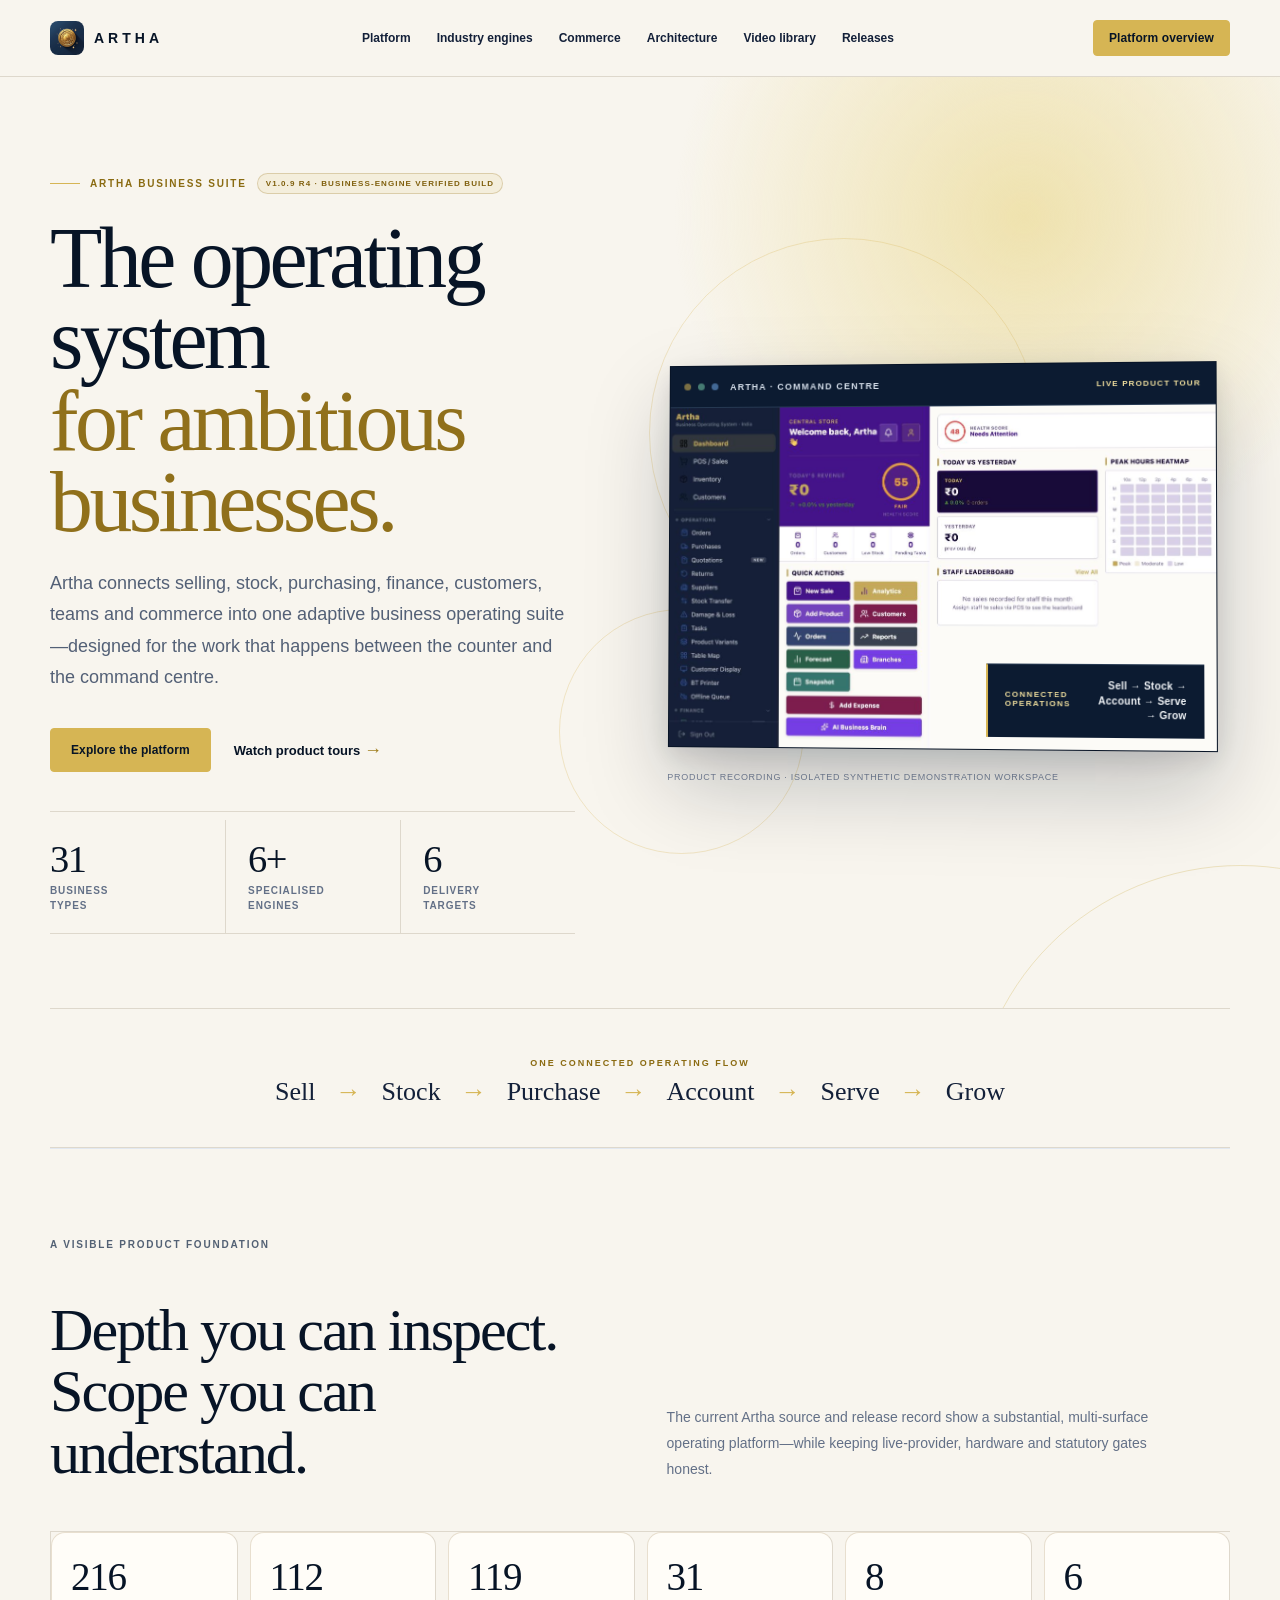
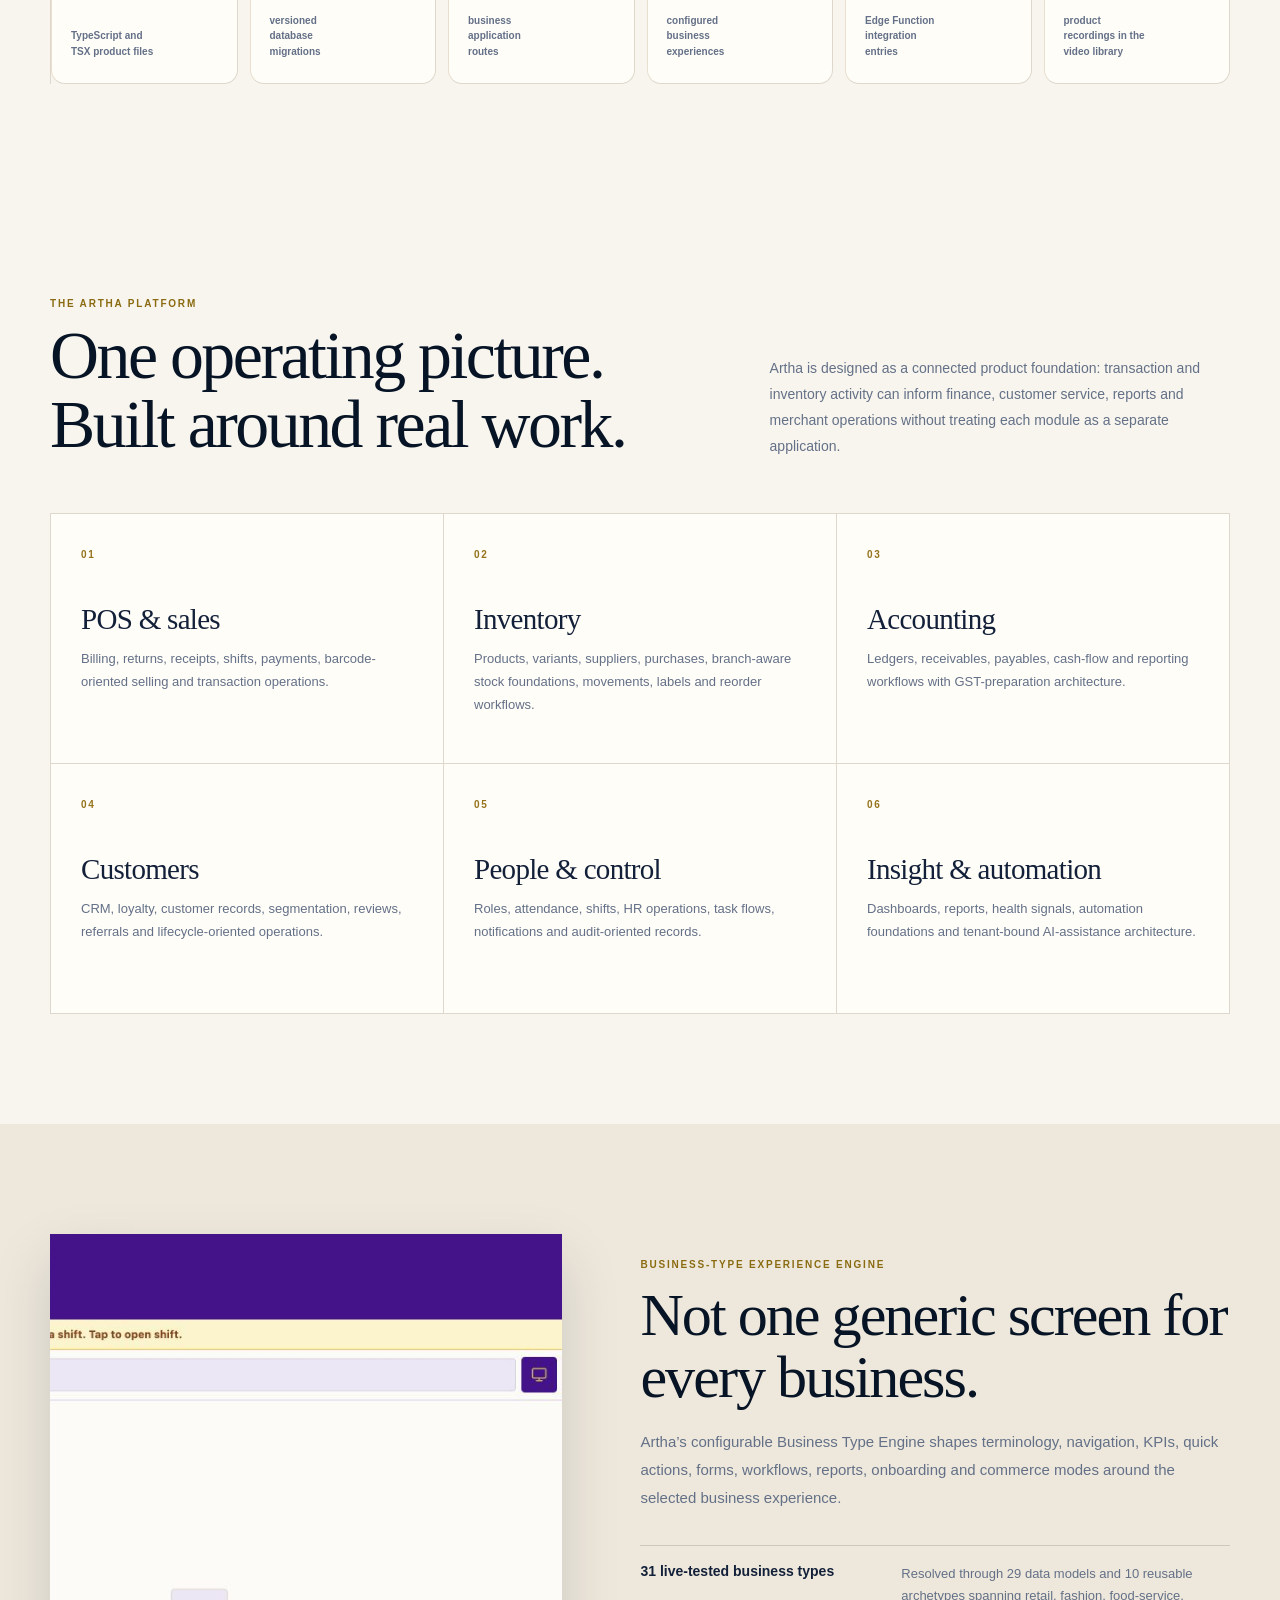
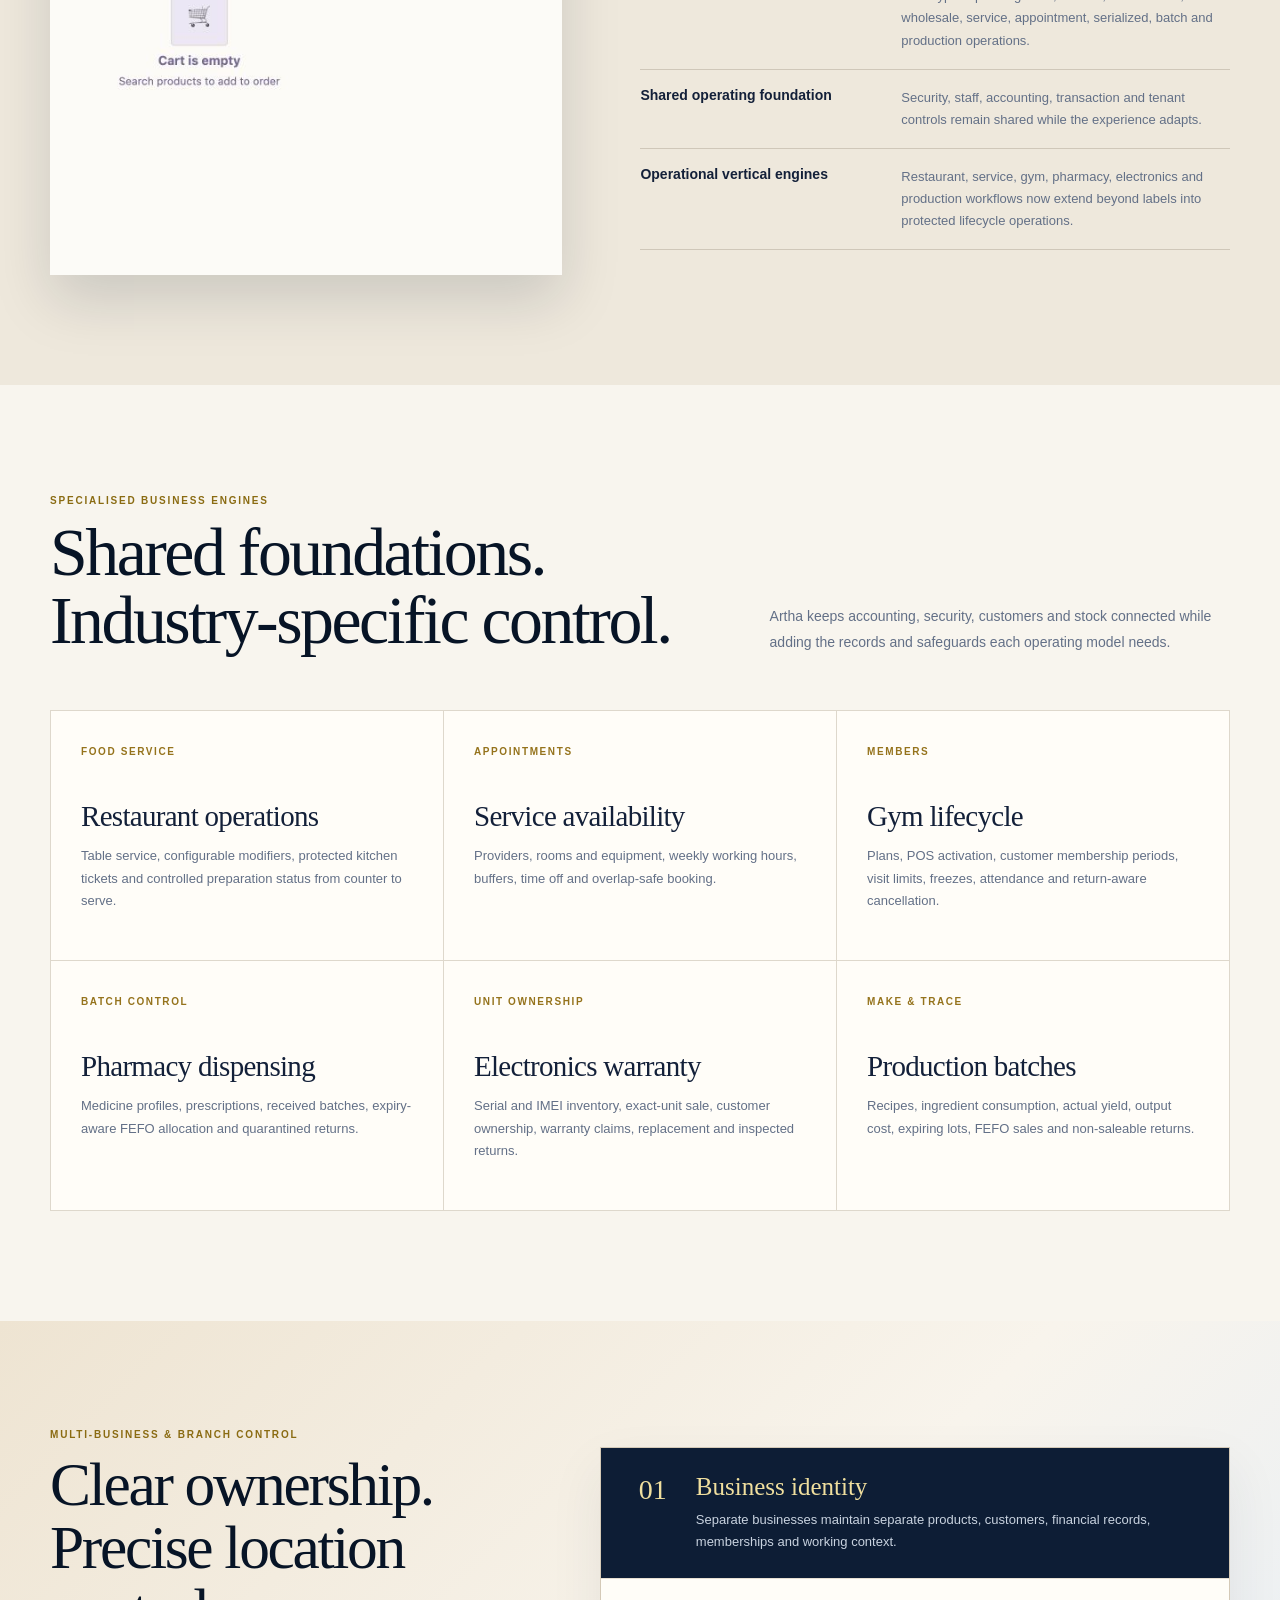
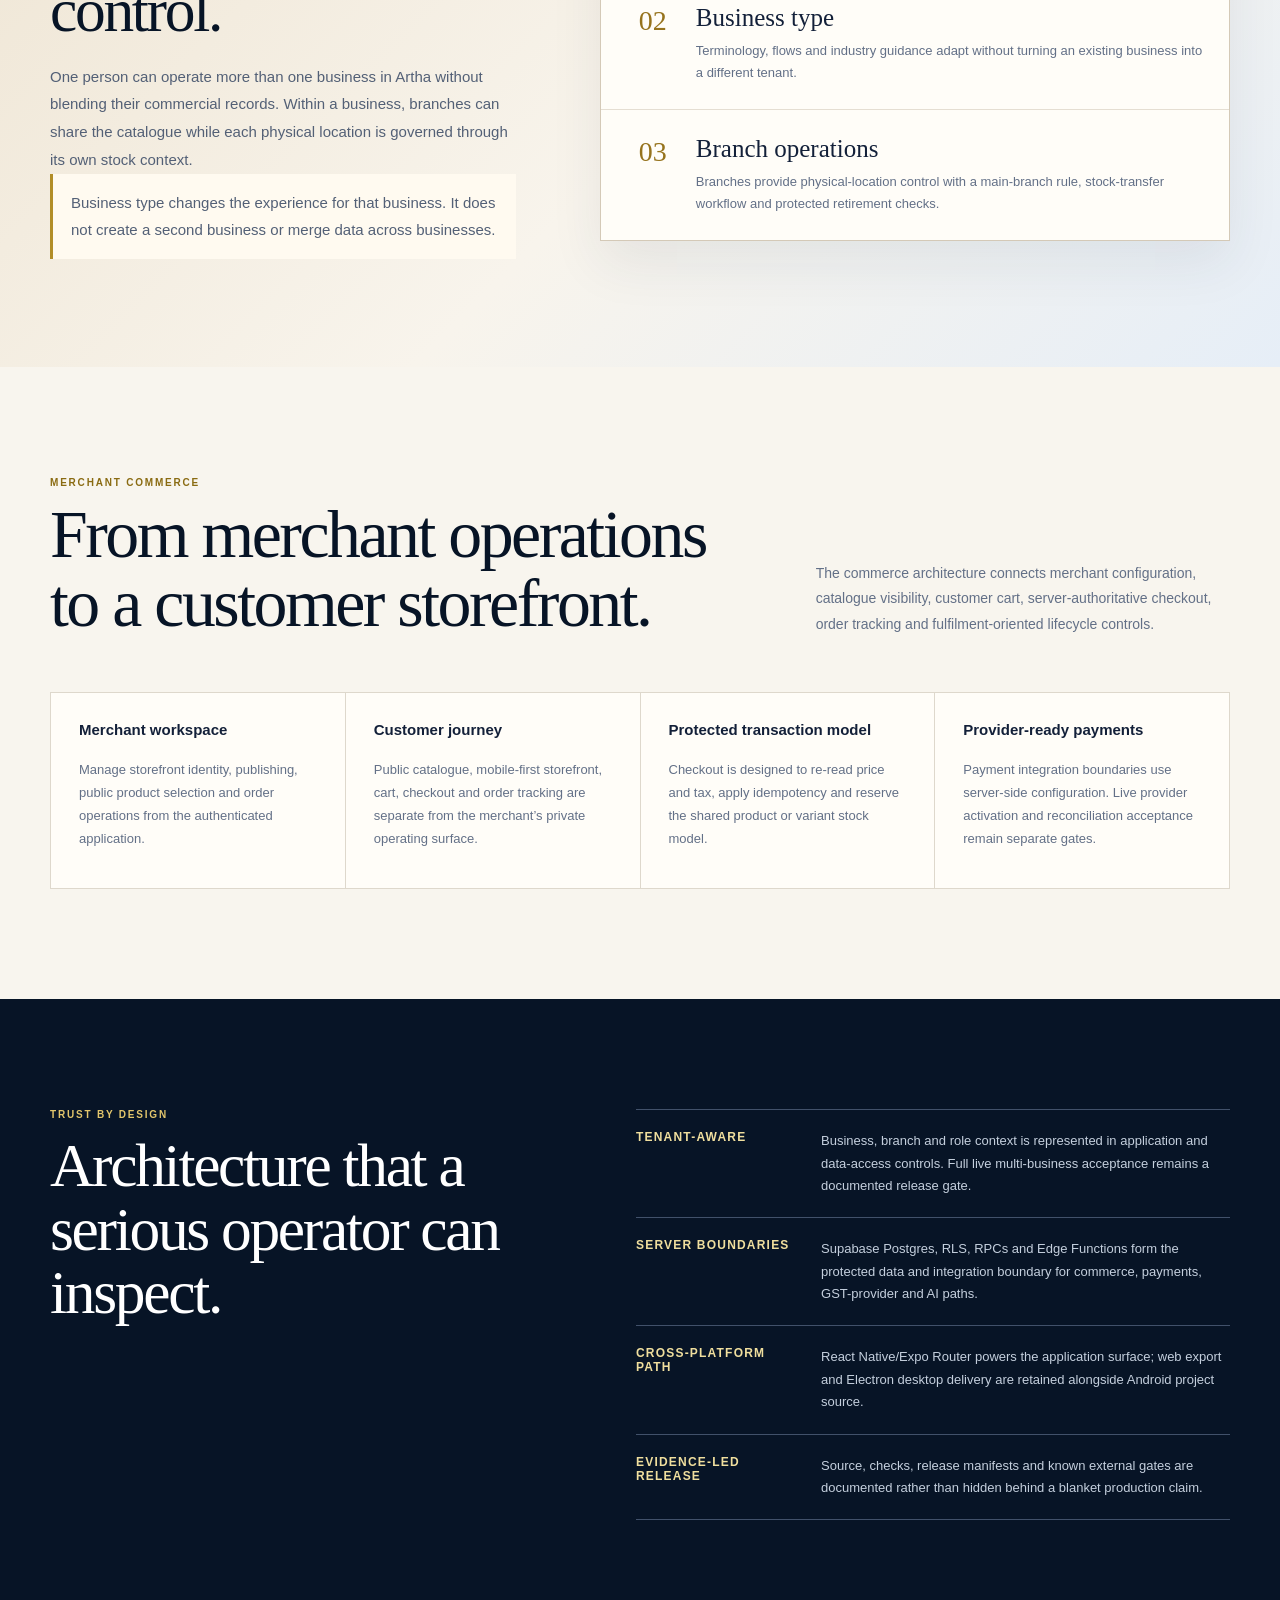
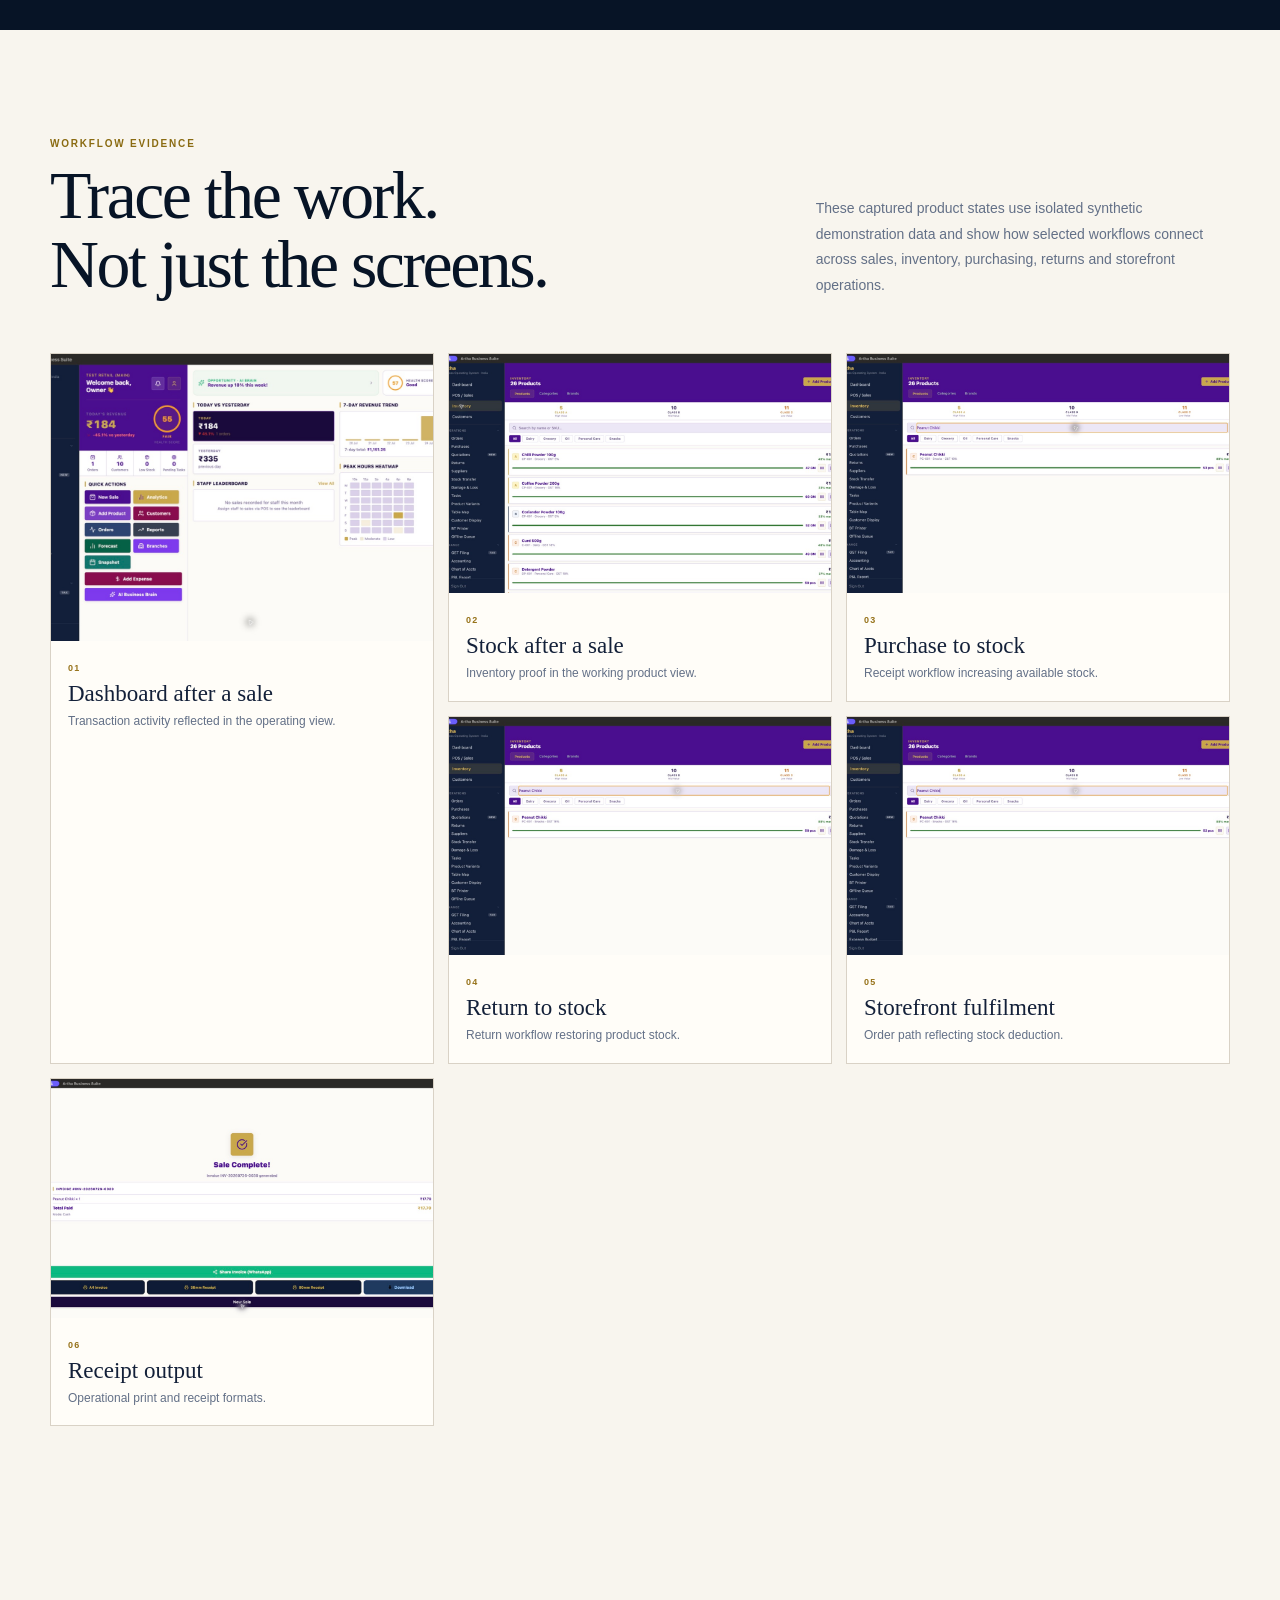
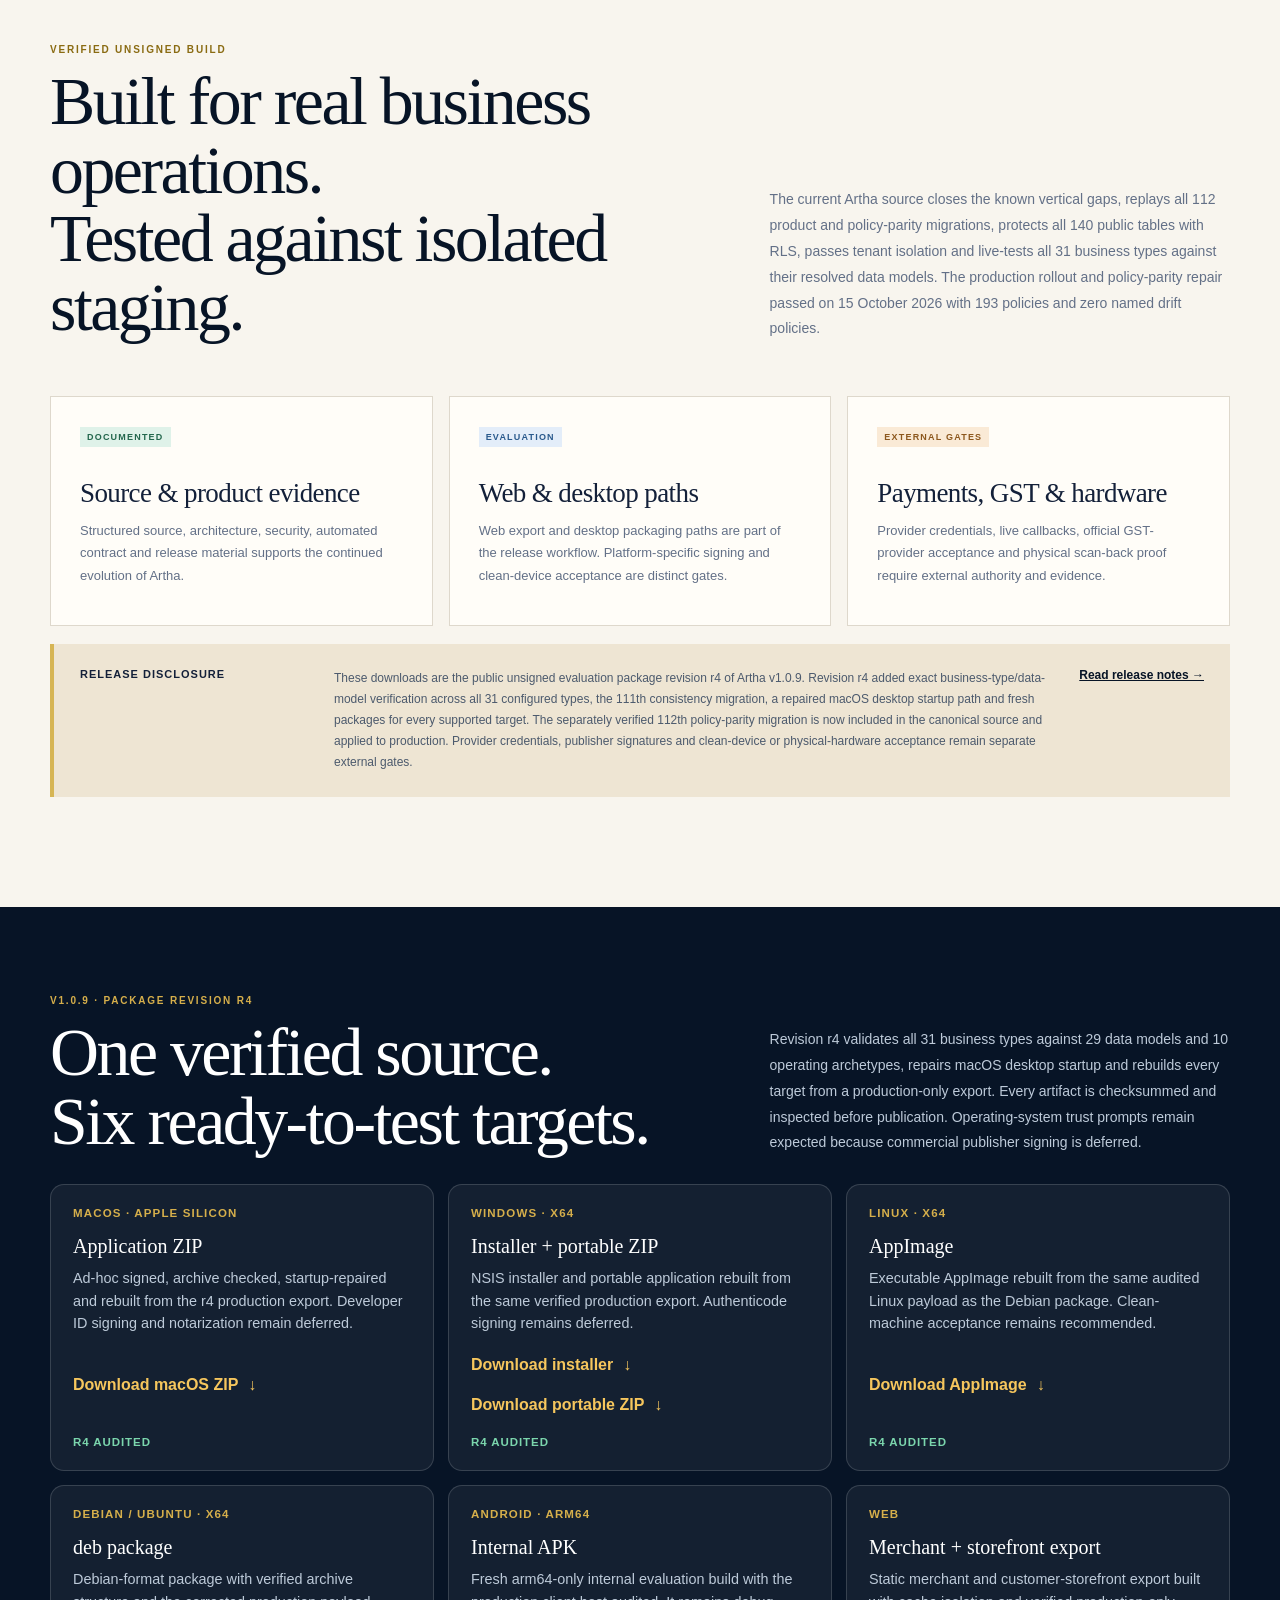
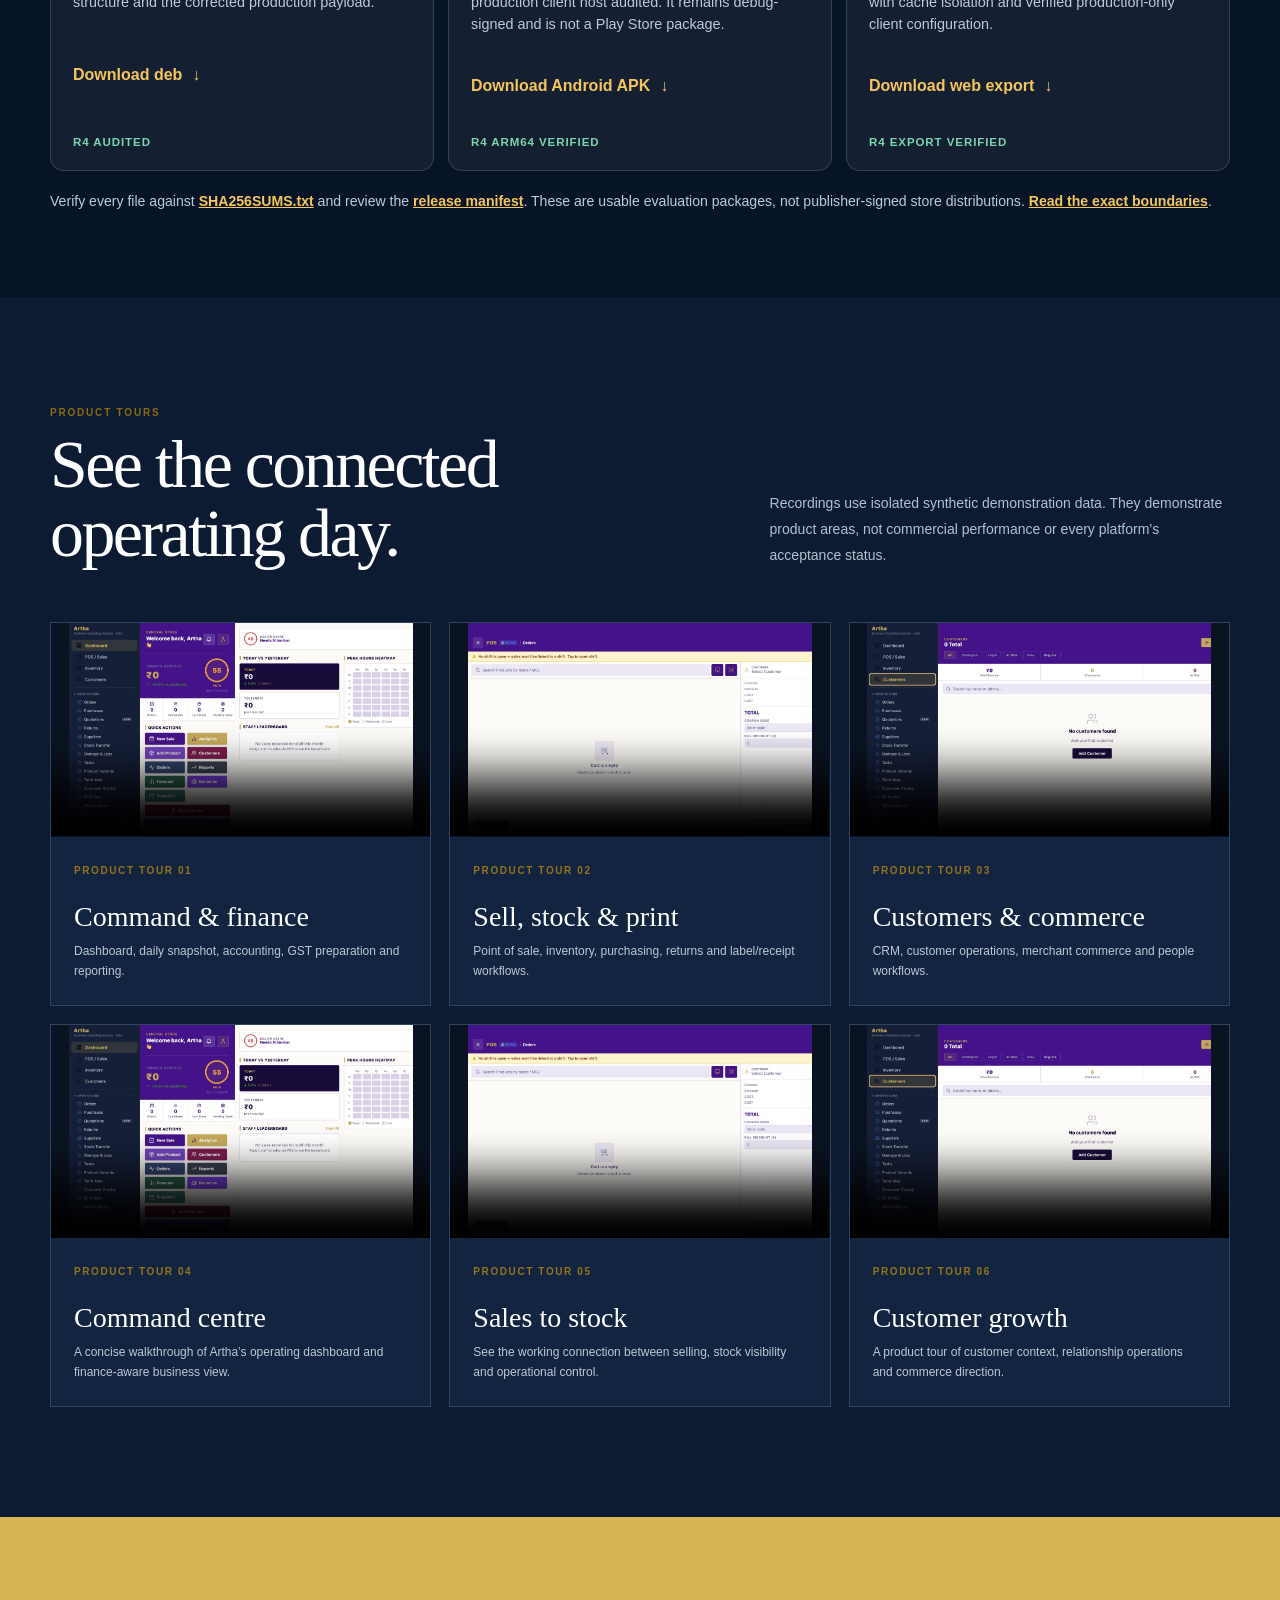
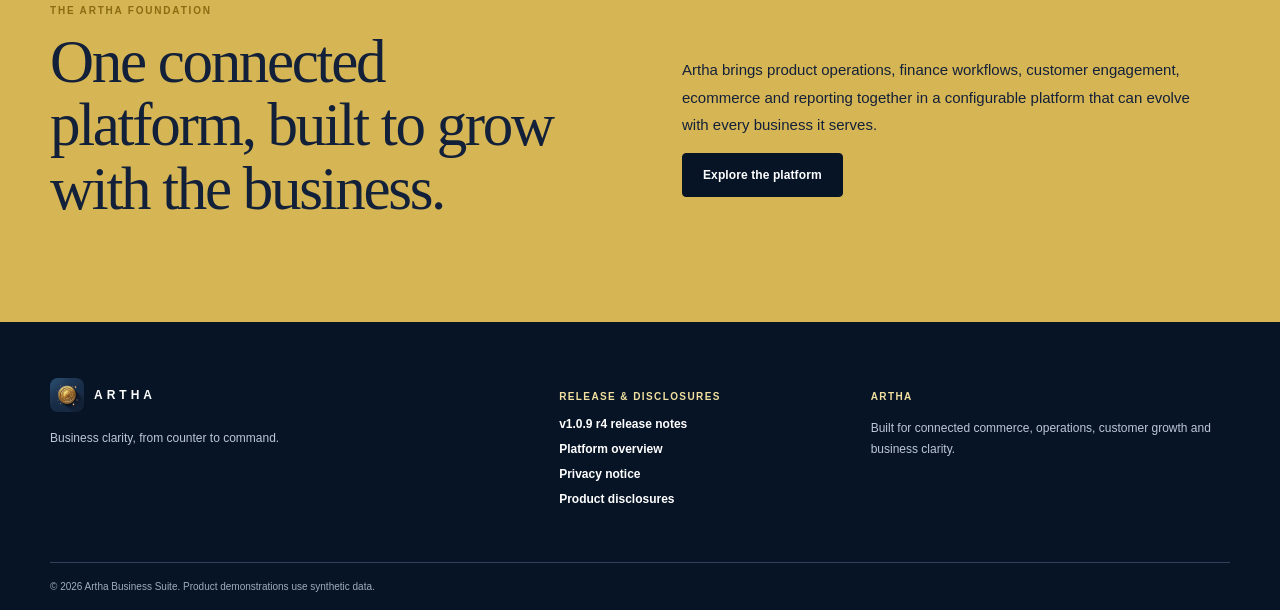
==== index.html @ af760c0e "Update verified migration parity wording" ====
<!doctype html>
<html lang="en">
<head>
  <meta charset="utf-8">
  <meta name="viewport" content="width=device-width,initial-scale=1">
  <meta name="description" content="Artha Business Suite is a multi-industry business operating platform for POS, inventory, finance, GST preparation, CRM, teams, commerce and storefront operations.">
  <meta name="theme-color" content="#071426">
  <meta property="og:type" content="website">
  <meta property="og:title" content="Artha Business Suite — Business clarity, from counter to command">
  <meta property="og:description" content="A connected multi-industry operating platform for sales, stock, finance, customers and commerce.">
  <meta property="og:image" content="assets/og.png">
  <title>Artha Business Suite — Business clarity, from counter to command</title>
  <link rel="icon" href="assets/artha-icon.png">
  <link rel="stylesheet" href="styles.css">
  <link rel="stylesheet" href="release.css">
</head>
<body>
  <a class="skip-link" href="#main">Skip to content</a>
  <header class="site-header">
    <div class="wrap nav">
      <a class="brand" href="#top" aria-label="Artha Business Suite home"><img src="assets/artha-icon.png" alt="">ARTHA</a>
      <nav aria-label="Primary navigation">
        <a href="#platform">Platform</a>
        <a href="#verticals">Industry engines</a>
        <a href="#commerce">Commerce</a>
        <a href="#architecture">Architecture</a>
        <a href="#demos">Video library</a>
        <a href="#releases">Releases</a>
      </nav>
      <a class="button button-small" href="platform.html">Platform overview</a>
    </div>
  </header>

  <main id="main">
    <section class="hero" id="top">
      <div class="wrap hero-grid">
        <div>
          <p class="eyebrow"><span></span>Artha Business Suite <b class="release-chip">v1.0.9 r4 · business-engine verified build</b></p>
          <h1>The operating system<br><em>for ambitious businesses.</em></h1>
          <p class="lede">Artha connects selling, stock, purchasing, finance, customers, teams and commerce into one adaptive business operating suite—designed for the work that happens between the counter and the command centre.</p>
          <div class="actions">
            <a class="button" href="#platform">Explore the platform</a>
            <a class="text-link" href="#demos">Watch product tours <span aria-hidden="true">→</span></a>
          </div>
          <div class="hero-proof" aria-label="Artha scope at a glance">
            <div><strong>31</strong><span>business types</span></div>
            <div><strong>6+</strong><span>specialised engines</span></div>
            <div><strong>6</strong><span>delivery targets</span></div>
          </div>
        </div>
        <figure class="hero-stage">
          <div class="stage-orbit orbit-one"></div><div class="stage-orbit orbit-two"></div>
          <div class="stage-window">
            <div class="stage-bar"><span></span><span></span><span></span><b>ARTHA · COMMAND CENTRE</b><i>LIVE PRODUCT TOUR</i></div>
            <video muted autoplay loop playsinline preload="metadata" poster="assets/media/dashboard.png" aria-label="Artha command centre product tour using synthetic demonstration data"><source src="assets/media/artha-command-centre.mp4" type="video/mp4"></video>
            <div class="stage-annotation"><span>CONNECTED OPERATIONS</span><strong>Sell → Stock → Account → Serve → Grow</strong></div>
          </div>
          <figcaption>Product recording · isolated synthetic demonstration workspace</figcaption>
        </figure>
      </div>
    </section>

    <section class="operating-flow wrap" aria-label="Connected operating flow">
      <p>ONE CONNECTED OPERATING FLOW</p>
      <div><span>Sell</span><b>→</b><span>Stock</span><b>→</b><span>Purchase</span><b>→</b><span>Account</span><b>→</b><span>Serve</span><b>→</b><span>Grow</span></div>
    </section>

    <section class="proof-section wrap" aria-label="Artha product evidence">
      <div class="proof-heading"><p class="kicker">A visible product foundation</p><h2>Depth you can inspect.<br>Scope you can understand.</h2><p>The current Artha source and release record show a substantial, multi-surface operating platform—while keeping live-provider, hardware and statutory gates honest.</p></div>
      <div class="proof-grid proof-grid-six">
        <article><strong>216</strong><span>TypeScript and TSX product files</span></article>
        <article><strong>112</strong><span>versioned database migrations</span></article>
        <article><strong>119</strong><span>business application routes</span></article>
        <article><strong>31</strong><span>configured business experiences</span></article>
        <article><strong>8</strong><span>Edge Function integration entries</span></article>
        <article><strong>6</strong><span>product recordings in the video library</span></article>
      </div>
    </section>

    <section class="section wrap" id="platform">
      <div class="section-heading">
        <div><p class="kicker">The Artha platform</p><h2>One operating picture.<br>Built around real work.</h2></div>
        <p>Artha is designed as a connected product foundation: transaction and inventory activity can inform finance, customer service, reports and merchant operations without treating each module as a separate application.</p>
      </div>
      <div class="capability-grid">
        <article><span>01</span><h3>POS &amp; sales</h3><p>Billing, returns, receipts, shifts, payments, barcode-oriented selling and transaction operations.</p></article>
        <article><span>02</span><h3>Inventory</h3><p>Products, variants, suppliers, purchases, branch-aware stock foundations, movements, labels and reorder workflows.</p></article>
        <article><span>03</span><h3>Accounting</h3><p>Ledgers, receivables, payables, cash-flow and reporting workflows with GST-preparation architecture.</p></article>
        <article><span>04</span><h3>Customers</h3><p>CRM, loyalty, customer records, segmentation, reviews, referrals and lifecycle-oriented operations.</p></article>
        <article><span>05</span><h3>People &amp; control</h3><p>Roles, attendance, shifts, HR operations, task flows, notifications and audit-oriented records.</p></article>
        <article><span>06</span><h3>Insight &amp; automation</h3><p>Dashboards, reports, health signals, automation foundations and tenant-bound AI-assistance architecture.</p></article>
      </div>
    </section>

    <section class="split-section" id="experiences">
      <div class="wrap split-grid">
        <div class="feature-image"><img src="assets/media/pos.png" alt="Artha point of sale interface with synthetic data"></div>
        <div class="feature-copy">
          <p class="kicker">Business-type experience engine</p>
          <h2>Not one generic screen for every business.</h2>
          <p>Artha’s configurable Business Type Engine shapes terminology, navigation, KPIs, quick actions, forms, workflows, reports, onboarding and commerce modes around the selected business experience.</p>
          <ul class="check-list">
            <li><strong>31 live-tested business types</strong><span>Resolved through 29 data models and 10 reusable archetypes spanning retail, fashion, food-service, wholesale, service, appointment, serialized, batch and production operations.</span></li>
            <li><strong>Shared operating foundation</strong><span>Security, staff, accounting, transaction and tenant controls remain shared while the experience adapts.</span></li>
            <li><strong>Operational vertical engines</strong><span>Restaurant, service, gym, pharmacy, electronics and production workflows now extend beyond labels into protected lifecycle operations.</span></li>
          </ul>
        </div>
      </div>
    </section>

    <section class="section wrap" id="verticals">
      <div class="section-heading">
        <div><p class="kicker">Specialised business engines</p><h2>Shared foundations.<br>Industry-specific control.</h2></div>
        <p>Artha keeps accounting, security, customers and stock connected while adding the records and safeguards each operating model needs.</p>
      </div>
      <div class="capability-grid">
        <article><span>FOOD SERVICE</span><h3>Restaurant operations</h3><p>Table service, configurable modifiers, protected kitchen tickets and controlled preparation status from counter to serve.</p></article>
        <article><span>APPOINTMENTS</span><h3>Service availability</h3><p>Providers, rooms and equipment, weekly working hours, buffers, time off and overlap-safe booking.</p></article>
        <article><span>MEMBERS</span><h3>Gym lifecycle</h3><p>Plans, POS activation, customer membership periods, visit limits, freezes, attendance and return-aware cancellation.</p></article>
        <article><span>BATCH CONTROL</span><h3>Pharmacy dispensing</h3><p>Medicine profiles, prescriptions, received batches, expiry-aware FEFO allocation and quarantined returns.</p></article>
        <article><span>UNIT OWNERSHIP</span><h3>Electronics warranty</h3><p>Serial and IMEI inventory, exact-unit sale, customer ownership, warranty claims, replacement and inspected returns.</p></article>
        <article><span>MAKE &amp; TRACE</span><h3>Production batches</h3><p>Recipes, ingredient consumption, actual yield, output cost, expiring lots, FEFO sales and non-saleable returns.</p></article>
      </div>
    </section>

    <section class="business-model-section" id="operating-model">
      <div class="wrap business-model-grid">
        <div class="business-model-copy">
          <p class="kicker">Multi-business &amp; branch control</p>
          <h2>Clear ownership.<br>Precise location control.</h2>
          <p>One person can operate more than one business in Artha without blending their commercial records. Within a business, branches can share the catalogue while each physical location is governed through its own stock context.</p>
          <p class="model-note">Business type changes the experience for that business. It does not create a second business or merge data across businesses.</p>
        </div>
        <div class="tenancy-panel" aria-label="Business and branch operating model">
          <article class="model-anchor"><span>01</span><div><b>Business identity</b><p>Separate businesses maintain separate products, customers, financial records, memberships and working context.</p></div></article>
          <article><span>02</span><div><b>Business type</b><p>Terminology, flows and industry guidance adapt without turning an existing business into a different tenant.</p></div></article>
          <article><span>03</span><div><b>Branch operations</b><p>Branches provide physical-location control with a main-branch rule, stock-transfer workflow and protected retirement checks.</p></div></article>
        </div>
      </div>
    </section>

    <section class="section wrap" id="commerce">
      <div class="section-heading narrow">
        <div><p class="kicker">Merchant commerce</p><h2>From merchant operations<br>to a customer storefront.</h2></div>
        <p>The commerce architecture connects merchant configuration, catalogue visibility, customer cart, server-authoritative checkout, order tracking and fulfilment-oriented lifecycle controls.</p>
      </div>
      <div class="commerce-grid">
        <article><b>Merchant workspace</b><p>Manage storefront identity, publishing, public product selection and order operations from the authenticated application.</p></article>
        <article><b>Customer journey</b><p>Public catalogue, mobile-first storefront, cart, checkout and order tracking are separate from the merchant’s private operating surface.</p></article>
        <article><b>Protected transaction model</b><p>Checkout is designed to re-read price and tax, apply idempotency and reserve the shared product or variant stock model.</p></article>
        <article><b>Provider-ready payments</b><p>Payment integration boundaries use server-side configuration. Live provider activation and reconciliation acceptance remain separate gates.</p></article>
      </div>
    </section>

    <section class="dark-section" id="architecture">
      <div class="wrap architecture-grid">
        <div><p class="kicker">Trust by design</p><h2>Architecture that a serious operator can inspect.</h2></div>
        <div class="architecture-list">
          <article><span>Tenant-aware</span><p>Business, branch and role context is represented in application and data-access controls. Full live multi-business acceptance remains a documented release gate.</p></article>
          <article><span>Server boundaries</span><p>Supabase Postgres, RLS, RPCs and Edge Functions form the protected data and integration boundary for commerce, payments, GST-provider and AI paths.</p></article>
          <article><span>Cross-platform path</span><p>React Native/Expo Router powers the application surface; web export and Electron desktop delivery are retained alongside Android project source.</p></article>
          <article><span>Evidence-led release</span><p>Source, checks, release manifests and known external gates are documented rather than hidden behind a blanket production claim.</p></article>
        </div>
      </div>
    </section>

    <section class="evidence-workbench wrap">
      <div class="section-heading narrow">
        <div><p class="kicker">Workflow evidence</p><h2>Trace the work.<br>Not just the screens.</h2></div>
        <p>These captured product states use isolated synthetic demonstration data and show how selected workflows connect across sales, inventory, purchasing, returns and storefront operations.</p>
      </div>
      <div class="evidence-wall">
        <figure class="evidence-feature"><img src="assets/evidence/dashboard-after-real-sale.png" alt="Artha dashboard state after a synthetic sale"><figcaption><span>01</span><b>Dashboard after a sale</b><p>Transaction activity reflected in the operating view.</p></figcaption></figure>
        <figure><img src="assets/evidence/inventory-after-real-sale.png" alt="Artha inventory state after a synthetic sale"><figcaption><span>02</span><b>Stock after a sale</b><p>Inventory proof in the working product view.</p></figcaption></figure>
        <figure><img src="assets/evidence/purchase-stock-increased.png" alt="Artha product stock after a synthetic purchase"><figcaption><span>03</span><b>Purchase to stock</b><p>Receipt workflow increasing available stock.</p></figcaption></figure>
        <figure><img src="assets/evidence/return-stock-restored.png" alt="Artha inventory state after a synthetic return"><figcaption><span>04</span><b>Return to stock</b><p>Return workflow restoring product stock.</p></figcaption></figure>
        <figure><img src="assets/evidence/storefront-order-stock-deducted.png" alt="Artha storefront order stock deduction evidence"><figcaption><span>05</span><b>Storefront fulfilment</b><p>Order path reflecting stock deduction.</p></figcaption></figure>
        <figure><img src="assets/evidence/receipt-formats-real-sale.png" alt="Artha receipt format examples generated from a synthetic sale"><figcaption><span>06</span><b>Receipt output</b><p>Operational print and receipt formats.</p></figcaption></figure>
      </div>
    </section>

    <section class="section wrap" id="evidence">
      <div class="section-heading">
        <div><p class="kicker">Verified unsigned build</p><h2>Built for real business operations.<br>Tested against isolated staging.</h2></div>
        <p>The current Artha source closes the known vertical gaps, replays all 112 product and policy-parity migrations, protects all 140 public tables with RLS, passes tenant isolation and live-tests all 31 business types against their resolved data models. The production rollout and policy-parity repair passed on 15 October 2026 with 193 policies and zero named drift policies.</p>
      </div>
      <div class="status-grid">
        <article><span class="status-label verified">Documented</span><h3>Source &amp; product evidence</h3><p>Structured source, architecture, security, automated contract and release material supports the continued evolution of Artha.</p></article>
        <article><span class="status-label evaluation">Evaluation</span><h3>Web &amp; desktop paths</h3><p>Web export and desktop packaging paths are part of the release workflow. Platform-specific signing and clean-device acceptance are distinct gates.</p></article>
        <article><span class="status-label external">External gates</span><h3>Payments, GST &amp; hardware</h3><p>Provider credentials, live callbacks, official GST-provider acceptance and physical scan-back proof require external authority and evidence.</p></article>
      </div>
      <div class="release-note"><strong>Release disclosure</strong><p>These downloads are the public unsigned evaluation package revision r4 of Artha v1.0.9. Revision r4 added exact business-type/data-model verification across all 31 configured types, the 111th consistency migration, a repaired macOS desktop startup path and fresh packages for every supported target. The separately verified 112th policy-parity migration is now included in the canonical source and applied to production. Provider credentials, publisher signatures and clean-device or physical-hardware acceptance remain separate external gates.</p><a href="release-notes.html">Read release notes →</a></div>
    </section>

    <section class="release-hub" id="releases">
      <div class="wrap">
        <div class="section-heading inverse"><div><p class="kicker">v1.0.9 · package revision r4</p><h2>One verified source.<br>Six ready-to-test targets.</h2></div><p>Revision r4 validates all 31 business types against 29 data models and 10 operating archetypes, repairs macOS desktop startup and rebuilds every target from a production-only export. Every artifact is checksummed and inspected before publication. Operating-system trust prompts remain expected because commercial publisher signing is deferred.</p></div>
        <div class="package-grid">
          <article><span class="package-platform">macOS · Apple Silicon</span><h3>Application ZIP</h3><p>Ad-hoc signed, archive checked, startup-repaired and rebuilt from the r4 production export. Developer ID signing and notarization remain deferred.</p><a href="https://github.com/TechHorizonAdmin/artha-official/releases/download/v1.0.9-unsigned-r4/Artha-Business-Suite-macOS-Apple-Silicon-1.0.9.zip">Download macOS ZIP <span>↓</span></a><span class="package-status package-status-ready">R4 AUDITED</span></article>
          <article><span class="package-platform">Windows · x64</span><h3>Installer + portable ZIP</h3><p>NSIS installer and portable application rebuilt from the same verified production export. Authenticode signing remains deferred.</p><a href="https://github.com/TechHorizonAdmin/artha-official/releases/download/v1.0.9-unsigned-r4/Artha-Business-Suite-Windows-Setup-1.0.9-x64.exe">Download installer <span>↓</span></a><a href="https://github.com/TechHorizonAdmin/artha-official/releases/download/v1.0.9-unsigned-r4/Artha-Business-Suite-Windows-portable-1.0.9-x64.zip">Download portable ZIP <span>↓</span></a><span class="package-status package-status-ready">R4 AUDITED</span></article>
          <article><span class="package-platform">Linux · x64</span><h3>AppImage</h3><p>Executable AppImage rebuilt from the same audited Linux payload as the Debian package. Clean-machine acceptance remains recommended.</p><a href="https://github.com/TechHorizonAdmin/artha-official/releases/download/v1.0.9-unsigned-r4/Artha-Business-Suite-Linux-1.0.9-x86_64.AppImage">Download AppImage <span>↓</span></a><span class="package-status package-status-ready">R4 AUDITED</span></article>
          <article><span class="package-platform">Debian / Ubuntu · x64</span><h3>deb package</h3><p>Debian-format package with verified archive structure and the corrected production payload.</p><a href="https://github.com/TechHorizonAdmin/artha-official/releases/download/v1.0.9-unsigned-r4/Artha-Business-Suite-Linux-1.0.9-amd64.deb">Download deb <span>↓</span></a><span class="package-status package-status-ready">R4 AUDITED</span></article>
          <article><span class="package-platform">Android · arm64</span><h3>Internal APK</h3><p>Fresh arm64-only internal evaluation build with the production client host audited. It remains debug-signed and is not a Play Store package.</p><a href="https://github.com/TechHorizonAdmin/artha-official/releases/download/v1.0.9-unsigned-r4/Artha-Business-Suite-Android-internal-1.0.9-arm64.apk">Download Android APK <span>↓</span></a><span class="package-status package-status-ready">R4 ARM64 VERIFIED</span></article>
          <article><span class="package-platform">Web</span><h3>Merchant + storefront export</h3><p>Static merchant and customer-storefront export built with cache isolation and verified production-only client configuration.</p><a href="https://github.com/TechHorizonAdmin/artha-official/releases/download/v1.0.9-unsigned-r4/Artha-Web-Application-unsigned-1.0.9.zip">Download web export <span>↓</span></a><span class="package-status package-status-ready">R4 EXPORT VERIFIED</span></article>
        </div>
        <p class="release-library-note">Verify every file against <a href="downloads/SHA256SUMS.txt">SHA256SUMS.txt</a> and review the <a href="downloads/RELEASE-MANIFEST.md">release manifest</a>. These are usable evaluation packages, not publisher-signed store distributions. <a href="release-notes.html">Read the exact boundaries</a>.</p>
      </div>
    </section>

    <section class="demo-section" id="demos">
      <div class="wrap">
        <div class="section-heading inverse"><div><p class="kicker">Product tours</p><h2>See the connected<br>operating day.</h2></div><p>Recordings use isolated synthetic demonstration data. They demonstrate product areas, not commercial performance or every platform’s acceptance status.</p></div>
        <div class="video-grid">
          <article><video controls preload="metadata" poster="assets/media/dashboard.png"><source src="assets/media/artha-1.0.7-command-finance.webm" type="video/webm"></video><div><span>PRODUCT TOUR 01</span><h3>Command &amp; finance</h3><p>Dashboard, daily snapshot, accounting, GST preparation and reporting.</p></div></article>
          <article><video controls preload="metadata" poster="assets/media/pos.png"><source src="assets/media/artha-1.0.7-sell-stock-print.webm" type="video/webm"></video><div><span>PRODUCT TOUR 02</span><h3>Sell, stock &amp; print</h3><p>Point of sale, inventory, purchasing, returns and label/receipt workflows.</p></div></article>
          <article><video controls preload="metadata" poster="assets/media/customers.png"><source src="assets/media/artha-1.0.7-customers-commerce-people.webm" type="video/webm"></video><div><span>PRODUCT TOUR 03</span><h3>Customers &amp; commerce</h3><p>CRM, customer operations, merchant commerce and people workflows.</p></div></article>
          <article><video controls preload="metadata" poster="assets/media/dashboard.png"><source src="assets/media/artha-command-centre.mp4" type="video/mp4"></video><div><span>PRODUCT TOUR 04</span><h3>Command centre</h3><p>A concise walkthrough of Artha’s operating dashboard and finance-aware business view.</p></div></article>
          <article><video controls preload="metadata" poster="assets/media/pos.png"><source src="assets/media/artha-sell-and-stock.mp4" type="video/mp4"></video><div><span>PRODUCT TOUR 05</span><h3>Sales to stock</h3><p>See the working connection between selling, stock visibility and operational control.</p></div></article>
          <article><video controls preload="metadata" poster="assets/media/customers.png"><source src="assets/media/artha-customer-growth.mp4" type="video/mp4"></video><div><span>PRODUCT TOUR 06</span><h3>Customer growth</h3><p>A product tour of customer context, relationship operations and commerce direction.</p></div></article>
        </div>
      </div>
    </section>

    <section class="artha-callout">
      <div class="wrap artha-callout-grid"><div><p class="kicker">The Artha foundation</p><h2>One connected platform, built to grow with the business.</h2></div><div><p>Artha brings product operations, finance workflows, customer engagement, ecommerce and reporting together in a configurable platform that can evolve with every business it serves.</p><a class="button button-dark" href="platform.html">Explore the platform</a></div></div>
    </section>
  </main>

  <footer class="site-footer">
    <div class="wrap footer-grid"><div><a class="brand brand-light" href="#top"><img src="assets/artha-icon.png" alt="">ARTHA</a><p>Business clarity, from counter to command.</p></div><div><p class="footer-title">Release &amp; disclosures</p><a href="release-notes.html">v1.0.9 r4 release notes</a><a href="platform.html">Platform overview</a><a href="privacy.html">Privacy notice</a><a href="disclosures.html">Product disclosures</a></div><div><p class="footer-title">Artha</p><p>Built for connected commerce, operations, customer growth and business clarity.</p></div></div>
    <div class="wrap footer-bottom">© 2026 Artha Business Suite. Product demonstrations use synthetic data.</div>
  </footer>
</body>
</html>
---- styles.css ----
:root{--navy:#071426;--navy-2:#101e36;--ink:#132039;--gold:#d6b554;--gold-light:#f0df9e;--cream:#f8f5ee;--paper:#fffdf8;--muted:#637087;--line:#ded8cc;--blue:#74a6e7;--green:#69c8a3;--orange:#e5af64}*{box-sizing:border-box}html{scroll-behavior:smooth}body{margin:0;background:var(--cream);color:var(--ink);font-family:Inter,-apple-system,BlinkMacSystemFont,"Segoe UI",Arial,sans-serif;font-size:16px}.wrap{width:min(1180px,calc(100% - 48px));margin-inline:auto}.skip-link{position:absolute;left:-9999px;top:8px;background:var(--navy);color:#fff;padding:10px;z-index:10}.skip-link:focus{left:8px}.site-header{position:sticky;top:0;z-index:5;background:#f8f5eefa;backdrop-filter:blur(12px);border-bottom:1px solid var(--line)}.nav{height:76px;display:flex;align-items:center;justify-content:space-between;gap:22px}.brand{display:inline-flex;align-items:center;gap:10px;color:var(--navy);font-weight:900;letter-spacing:4px;text-decoration:none;font-size:14px}.brand img{width:34px;height:34px;border-radius:8px}.nav nav{display:flex;align-items:center;gap:26px}.nav nav a,.site-footer a{color:inherit;text-decoration:none;font-size:12px;font-weight:750}.nav nav a:hover,.site-footer a:hover,.text-link:hover{color:#8b6c13}.button{display:inline-flex;align-items:center;justify-content:center;border:1px solid var(--gold);background:var(--gold);color:var(--navy);text-decoration:none;padding:14px 20px;border-radius:4px;font-size:12px;font-weight:900;letter-spacing:.1px;transition:transform .2s ease,background-color .2s ease}.button:hover{background:var(--gold-light);transform:translateY(-2px)}.button-small{padding:10px 15px}.button-dark{background:var(--navy);border-color:var(--navy);color:#fff}.button-dark:hover{background:#172a48}.text-link{font-size:13px;font-weight:800;color:var(--navy);text-decoration:none;padding:12px 0}.text-link span{color:#9f7d1c;font-size:18px;vertical-align:-1px}.button:focus-visible,.text-link:focus-visible,.nav a:focus-visible,.site-footer a:focus-visible{outline:3px solid #397bc4;outline-offset:3px}.hero{padding:96px 0 74px;background:radial-gradient(circle at 80% 15%,#efe2ae 0,transparent 27%),var(--cream)}.hero-grid{display:grid;grid-template-columns:.91fr 1.09fr;align-items:center;gap:64px}.eyebrow,.kicker{margin:0;color:#8a6b12;letter-spacing:1.8px;font-size:10px;text-transform:uppercase;font-weight:900}.eyebrow{display:flex;align-items:center;gap:10px}.eyebrow span{width:30px;height:1px;background:var(--gold)}h1,h2,h3{font-family:Georgia,"Times New Roman",serif;font-weight:400}h1{font-size:clamp(54px,6.7vw,92px);letter-spacing:-3.5px;line-height:.95;margin:24px 0;color:var(--navy)}h1 em{font-style:normal;color:#90701b}.lede{font-size:18px;line-height:1.75;color:#536076;max-width:620px;margin:0}.actions{display:flex;align-items:center;flex-wrap:wrap;gap:23px;margin:34px 0}.trust-strip{display:flex;flex-wrap:wrap;gap:0;margin:42px 0 0;padding:0;list-style:none}.trust-strip li{border:1px solid var(--line);padding:8px 11px;margin-right:-1px;font-size:9px;text-transform:uppercase;letter-spacing:1px;font-weight:850}.product-frame{margin:0;background:var(--navy);box-shadow:0 35px 75px #07142630}.product-frame img{width:100%;display:block;aspect-ratio:16/10;object-fit:cover}.product-frame figcaption{display:block;color:#c9d2df;padding:10px 14px;font-size:10px;letter-spacing:.5px}.operating-flow{padding:40px 0;border-top:1px solid var(--line);border-bottom:1px solid var(--line);text-align:center}.operating-flow p{font-size:9px;color:#8b6b12;font-weight:900;letter-spacing:2px}.operating-flow div{display:flex;justify-content:center;align-items:center;gap:20px;flex-wrap:wrap;font:26px Georgia,serif}.operating-flow b{color:var(--gold)}.section{padding:110px 0}.section-heading{display:grid;grid-template-columns:1.05fr .75fr;align-items:end;gap:75px;margin-bottom:54px}.section-heading.narrow{grid-template-columns:1.2fr .72fr}.section-heading h2{font-size:clamp(42px,5.3vw,70px);letter-spacing:-2.5px;line-height:1.01;margin:13px 0 0;color:var(--navy)}.section-heading>p{color:var(--muted);font-size:14px;line-height:1.85;margin:0}.capability-grid{display:grid;grid-template-columns:repeat(3,1fr);border-top:1px solid var(--line);border-left:1px solid var(--line)}.capability-grid article{min-height:250px;padding:30px;border-right:1px solid var(--line);border-bottom:1px solid var(--line);background:var(--paper)}.capability-grid span,.video-grid span{font-size:10px;color:#95731c;font-weight:900;letter-spacing:1.6px}.capability-grid h3{font-size:29px;letter-spacing:-.7px;margin:41px 0 12px}.capability-grid p,.commerce-grid p{font-size:13px;line-height:1.75;color:var(--muted);margin:0}.split-section{background:#eee8dc;padding:110px 0}.split-grid{display:grid;grid-template-columns:.93fr 1.07fr;align-items:center;gap:78px}.feature-image{background:var(--navy);box-shadow:0 25px 55px #07142626}.feature-image img{display:block;width:100%;aspect-ratio:4/5;object-fit:cover}.feature-copy h2{font-size:clamp(40px,4.7vw,61px);letter-spacing:-2px;line-height:1.03;color:var(--navy);margin:14px 0 20px}.feature-copy>p:not(.kicker){color:var(--muted);line-height:1.85;font-size:15px;max-width:610px}.check-list{margin:34px 0 0;padding:0;list-style:none;border-top:1px solid #cfc7b9}.check-list li{padding:17px 0;border-bottom:1px solid #cfc7b9;display:grid;grid-template-columns:.85fr 1.15fr;gap:18px;font-size:13px}.check-list strong{font-size:14px}.check-list span{line-height:1.7;color:var(--muted)}.commerce-grid{display:grid;grid-template-columns:repeat(4,1fr);gap:1px;border:1px solid var(--line);background:var(--line)}.commerce-grid article{background:var(--paper);padding:28px;min-height:195px}.commerce-grid b{font-size:15px}.commerce-grid p{margin-top:20px}.dark-section{background:var(--navy);color:#fff;padding:110px 0}.architecture-grid{display:grid;grid-template-columns:.92fr 1.08fr;gap:80px}.architecture-grid h2{font-size:clamp(43px,4.8vw,64px);letter-spacing:-2.3px;line-height:1.03;margin:14px 0}.architecture-list{border-top:1px solid #41516a}.architecture-list article{display:grid;grid-template-columns:.57fr 1.43fr;gap:22px;padding:20px 0;border-bottom:1px solid #41516a}.architecture-list span{color:var(--gold-light);font-size:12px;text-transform:uppercase;letter-spacing:1.2px;font-weight:900}.architecture-list p{color:#c4cfdd;line-height:1.72;font-size:13px;margin:0}.status-grid{display:grid;grid-template-columns:repeat(3,1fr);gap:16px}.status-grid article{border:1px solid var(--line);background:var(--paper);padding:29px;min-height:230px}.status-label{font-size:9px;letter-spacing:1.2px;font-weight:900;text-transform:uppercase;display:inline-block;padding:5px 7px}.verified{background:#dff2e9;color:#23674d}.evaluation{background:#e3edf9;color:#29598c}.external{background:#faead6;color:#8c571d}.status-grid h3{font-size:27px;letter-spacing:-.6px;line-height:1.05;margin:32px 0 12px}.status-grid p{font-size:13px;line-height:1.75;color:var(--muted);margin:0}.release-note{margin-top:18px;padding:24px 26px;border-left:4px solid var(--gold);background:#eee5d3;display:grid;grid-template-columns:.5fr 1.55fr auto;gap:20px;align-items:start}.release-note strong{font-size:11px;text-transform:uppercase;letter-spacing:1px}.release-note p{font-size:12px;line-height:1.75;margin:0;color:#4c5a6d}.release-note a{white-space:nowrap;color:var(--navy);font-weight:800;font-size:12px}.demo-section{background:#0c1b31;color:#fff;padding:110px 0}.inverse h2{color:#fff}.inverse>p{color:#b5c1d1}.video-grid{display:grid;grid-template-columns:repeat(3,1fr);gap:18px}.video-grid article{background:#12243f;border:1px solid #32435d}.video-grid video{display:block;width:100%;aspect-ratio:16/9;background:#020814}.video-grid article>div{padding:23px}.video-grid h3{font-size:28px;margin:23px 0 8px}.video-grid p{color:#bdc8d7;font-size:12px;line-height:1.7;margin:0}.artha-callout{padding:88px 0;background:var(--gold)}.artha-callout-grid{display:grid;grid-template-columns:1fr 1fr;gap:84px;align-items:center}.artha-callout h2{font-size:clamp(40px,4.8vw,61px);letter-spacing:-2.3px;line-height:1.04;margin:14px 0}.artha-callout-grid>div>p:not(.kicker){line-height:1.82;font-size:15px;max-width:530px}.site-footer{background:var(--navy);color:#fff;padding:56px 0 0}.brand-light{color:#fff}.footer-grid{display:grid;grid-template-columns:1.25fr .7fr 1fr;gap:60px;padding-bottom:45px}.footer-grid p{font-size:12px;line-height:1.75;color:#bcc8d6}.footer-grid a:not(.brand){display:block;margin:11px 0;color:#fff}.footer-title{color:var(--gold-light)!important;text-transform:uppercase;letter-spacing:1.4px;font-size:10px!important;font-weight:900}.footer-bottom{border-top:1px solid #30415c;padding:18px 0;color:#9eadbf;font-size:10px}.legal-page{max-width:850px;padding:88px 0 105px}.legal-page h1{font-size:clamp(48px,6vw,76px);margin-bottom:22px}.legal-page h2{font-size:30px;letter-spacing:-.8px;margin-top:42px}.legal-page h3{font-size:21px;margin-top:28px}.legal-page p,.legal-page li{color:#536076;line-height:1.85;font-size:15px}.legal-page a{color:#74590e}.legal-page table{width:100%;border-collapse:collapse;font-size:13px}.legal-page th,.legal-page td{border:1px solid var(--line);padding:12px;text-align:left;vertical-align:top;line-height:1.55}.legal-page th{background:#eee6d7}.legal-notice{padding:18px 21px;background:#eee6d7;border-left:4px solid var(--gold);font-size:13px;line-height:1.7}.page-header{background:var(--cream)}@media(max-width:920px){.hero-grid,.section-heading,.section-heading.narrow,.split-grid,.architecture-grid,.artha-callout-grid{grid-template-columns:1fr;gap:30px}.hero{padding-top:65px}.product-frame{max-width:740px}.commerce-grid{grid-template-columns:repeat(2,1fr)}.release-note{grid-template-columns:1fr;gap:10px}.release-note a{white-space:normal}.footer-grid{grid-template-columns:1fr 1fr;gap:30px}.footer-grid>div:first-child{grid-column:1/-1}}@media(max-width:680px){.wrap{width:calc(100% - 28px)}.nav{height:68px}.nav nav{display:none}.button-small{display:none}h1{font-size:50px}.section,.split-section,.dark-section,.demo-section{padding:72px 0}.capability-grid,.status-grid,.video-grid{grid-template-columns:1fr}.capability-grid article{min-height:auto}.commerce-grid{grid-template-columns:1fr}.operating-flow div{font-size:18px;gap:10px}.check-list li,.architecture-list article{grid-template-columns:1fr;gap:7px}.footer-grid{grid-template-columns:1fr}.footer-grid>div:first-child{grid-column:auto}.trust-strip{margin-top:30px}.hero-grid{gap:40px}.legal-page{padding:55px 0 80px}}@media(prefers-reduced-motion:reduce){html{scroll-behavior:auto}.button{transition:none}}
---- release.css ----
.proof-section{padding:72px 0 32px;border-top:1px solid #e2e8f0}.proof-heading{display:grid;grid-template-columns:minmax(0,1.1fr) minmax(260px,.75fr);gap:32px;align-items:end;margin-bottom:24px}.proof-heading h2{margin:6px 0 0;font-size:clamp(1.8rem,3.2vw,3rem);line-height:1.06;color:#071426}.proof-heading>p{margin:0;color:#536174;line-height:1.65}.proof-grid{display:grid;grid-template-columns:repeat(4,1fr);gap:12px}.proof-grid article{min-height:156px;padding:22px;background:linear-gradient(145deg,#f7f2e8,#fff);border:1px solid #e8dfcf;border-radius:14px;display:flex;flex-direction:column;justify-content:space-between}.proof-grid strong{font-size:2.6rem;line-height:1;color:#9c771f;letter-spacing:-.07em}.proof-grid span{max-width:15ch;color:#334155;font-size:.92rem;line-height:1.35;font-weight:600}.release-hub{padding:88px 0;background:#071426;color:#f8fafc}.release-hub .section-heading{margin-bottom:28px}.release-hub .section-heading h2{color:#fff}.release-hub .section-heading>p{color:#bdcad9}.release-hub .kicker{color:#d6af4b}.package-grid{display:grid;grid-template-columns:repeat(4,1fr);gap:14px}.package-grid article{display:flex;min-height:286px;flex-direction:column;padding:22px;border:1px solid rgba(255,255,255,.15);border-radius:14px;background:rgba(255,255,255,.055)}.package-platform{font-size:.72rem;text-transform:uppercase;letter-spacing:.1em;color:#d6af4b;font-weight:800}.package-grid h3{margin:16px 0 9px;color:#fff;font-size:1.25rem}.package-grid p{margin:0;color:#bdcad9;line-height:1.55;font-size:.9rem}.package-grid a{margin-top:auto;padding-top:22px;color:#f6c65d;font-weight:800;text-decoration:none}.package-grid a span{margin-left:5px}.package-grid a:hover,.release-library-note a:hover{text-decoration:underline}.release-library-note{margin:22px 0 0;color:#bdcad9;font-size:.88rem}.release-library-note a{color:#f6c65d;font-weight:700}.video-grid{grid-template-columns:repeat(3,minmax(0,1fr))}.video-grid article{min-width:0}.video-grid video{background:#0b1322}@media(max-width:940px){.nav nav{display:none}}@media(max-width:860px){.proof-heading{grid-template-columns:1fr;gap:12px}.proof-grid,.package-grid{grid-template-columns:repeat(2,1fr)}.package-grid article{min-height:250px}}@media(max-width:560px){.proof-section{padding:52px 0 18px}.proof-grid,.package-grid{grid-template-columns:1fr}.proof-grid article{min-height:126px}.release-hub{padding:58px 0}.video-grid{grid-template-columns:1fr}}
.release-chip{display:inline-flex;align-items:center;border:1px solid #c8a849;border-radius:99px;padding:4px 7px;color:#5e4705;background:#fff8df;font-size:8px;letter-spacing:1px}.hero{overflow:hidden;position:relative}.hero:after{content:"";position:absolute;width:42vw;height:42vw;right:-18vw;bottom:-31vw;border:1px solid #d2b65d55;border-radius:50%;pointer-events:none}.hero-grid{position:relative;z-index:1}.hero-proof{display:flex;gap:18px;padding-top:8px}.hero-proof>div{display:flex;align-items:baseline;gap:7px}.hero-proof strong{font-size:1.35rem;color:#8c6b10;letter-spacing:-.06em}.hero-proof span{font-size:9px;line-height:1.25;max-width:63px;text-transform:uppercase;letter-spacing:.55px;font-weight:800;color:#5d6878}.hero-stage{position:relative;margin:0;padding:20px 16px 0}.stage-orbit{position:absolute;inset:auto;border-radius:50%;pointer-events:none}.orbit-one{width:90%;aspect-ratio:1;left:0;top:1%;border:1px solid #b2902f66}.orbit-two{width:55%;aspect-ratio:1;right:-5%;bottom:-6%;border:1px dashed #bd9a3e77}.stage-window{overflow:hidden;position:relative;border:1px solid #8693a4;background:#071426;box-shadow:0 35px 70px #07142642;transform:perspective(1100px) rotateY(-3deg) rotateX(1deg)}.stage-window video{display:block;width:100%;aspect-ratio:16/9;object-fit:cover;background:#0b1322}.stage-bar{display:flex;align-items:center;gap:5px;height:35px;padding:0 12px;background:#0e213d;color:#bdcad9;font:700 8px Inter,Arial,sans-serif;letter-spacing:1px}.stage-bar span{width:7px;height:7px;border-radius:50%;background:#d6b554}.stage-bar span:nth-child(2){background:#75c9a7}.stage-bar span:nth-child(3){background:#70a7e8}.stage-bar b{margin-left:7px;font:800 8px Inter,Arial,sans-serif}.stage-bar i{margin-left:auto;color:#d6b554;font-style:normal;font-size:7px}.stage-annotation{position:absolute;right:12px;bottom:12px;max-width:215px;padding:10px 12px;background:#071426e6;border-left:2px solid #d6b554;color:#fff}.stage-annotation span{display:block;margin-bottom:3px;color:#e4c96f;font:800 7px Inter,Arial,sans-serif;letter-spacing:1.2px}.stage-annotation strong{font:700 10px/1.35 Inter,Arial,sans-serif}.hero-stage figcaption{padding:11px 2px 0;color:#596679;font-size:9px;letter-spacing:.6px;text-transform:uppercase}.proof-grid-six{grid-template-columns:repeat(6,1fr)}.proof-grid-six article{min-height:135px}.business-model-section{padding:108px 0;background:linear-gradient(135deg,#eee4d2,#f8f4ec 55%,#e6eef7)}.business-model-grid{display:grid;grid-template-columns:.85fr 1.15fr;gap:84px;align-items:center}.business-model-copy h2{margin:13px 0 20px;color:#071426;font-size:clamp(42px,4.8vw,64px);line-height:1.03;letter-spacing:-2.3px}.business-model-copy>p:not(.kicker){margin:0;color:#536076;font-size:15px;line-height:1.85}.business-model-copy .model-note{margin-top:20px;padding:15px 18px;border-left:3px solid #b18d28;background:#fffaf0;color:#4e4a3d;font-size:13px;line-height:1.7}.tenancy-panel{border:1px solid #d4c9b7;background:#fffdf8;box-shadow:0 22px 50px #24334b14}.tenancy-panel article{display:grid;grid-template-columns:54px 1fr;gap:16px;padding:25px;border-bottom:1px solid #e5ded2}.tenancy-panel article:last-child{border-bottom:0}.tenancy-panel article span{display:flex;align-items:flex-start;justify-content:center;padding-top:1px;color:#96731d;font:400 28px Georgia,serif}.tenancy-panel b{display:block;color:#132039;font:400 25px Georgia,serif}.tenancy-panel p{margin:8px 0 0;color:#637087;font-size:13px;line-height:1.7}.tenancy-panel .model-anchor{background:#0d1d35}.tenancy-panel .model-anchor span,.tenancy-panel .model-anchor b{color:#f0df9e}.tenancy-panel .model-anchor p{color:#c8d2df}.evidence-workbench{padding:108px 0}.evidence-wall{display:grid;grid-template-columns:repeat(3,1fr);gap:14px}.evidence-wall figure{margin:0;overflow:hidden;border:1px solid #d9d2c6;background:#fffdf8}.evidence-wall img{display:block;width:100%;aspect-ratio:16/10;object-fit:cover;transition:transform .35s ease}.evidence-wall figure:hover img{transform:scale(1.025)}.evidence-wall figcaption{padding:16px 17px 18px}.evidence-wall figcaption span{display:inline-block;margin-bottom:8px;color:#97731b;font-size:9px;font-weight:900;letter-spacing:1.3px}.evidence-wall figcaption b{display:block;color:#132039;font:400 23px Georgia,serif}.evidence-wall figcaption p{margin:5px 0 0;color:#637087;font-size:12px;line-height:1.55}.evidence-wall .evidence-feature{grid-row:span 2}.evidence-wall .evidence-feature img{aspect-ratio:4/3}.dark-section .kicker{color:#e3c66c}@media(max-width:960px){.proof-grid-six{grid-template-columns:repeat(3,1fr)}.business-model-grid{grid-template-columns:1fr;gap:36px}.evidence-wall{grid-template-columns:repeat(2,1fr)}.evidence-wall .evidence-feature{grid-row:auto}}@media(max-width:680px){.hero-proof{gap:12px}.hero-stage{padding:16px 0 0}.stage-bar b{display:none}.stage-annotation{right:8px;bottom:8px}.proof-grid-six{grid-template-columns:repeat(2,1fr)}.business-model-section,.evidence-workbench{padding:72px 0}.evidence-wall{grid-template-columns:1fr}.evidence-wall .evidence-feature img{aspect-ratio:16/10}}@media(prefers-reduced-motion:reduce){.evidence-wall img{transition:none}.stage-window{transform:none}}

/* ==========================================================================
   ARTHA — CURRENT-SOURCE PUBLIC WEBSITE POLISH
   Executive visual hierarchy + responsive proof metrics
   ========================================================================== */

.hero {
  overflow: hidden;
}

/* Current-source package promotion states. */
.package-grid {
  grid-template-columns: repeat(3, minmax(0, 1fr));
}

.package-grid article > a {
  display: inline-flex;
  align-items: center;
  gap: 5px;
}

.package-status {
  margin-top: auto;
  padding-top: 22px;
  color: #efc764;
  font-size: 0.72rem;
  font-weight: 900;
  letter-spacing: 0.08em;
}

.package-status-ready {
  color: #7bd6ad;
}

@media (max-width: 1100px) {
  .package-grid {
    grid-template-columns: repeat(3, minmax(0, 1fr));
  }
}

@media (max-width: 760px) {
  .package-grid {
    grid-template-columns: 1fr;
  }
}

.hero-grid {
  position: relative;
}

/* Hero proof metrics */
.hero-proof {
  display: grid;
  grid-template-columns: repeat(3, minmax(0, 1fr));
  gap: 0;
  max-width: 610px;
  margin-top: 38px;
  border-top: 1px solid var(--line);
  border-bottom: 1px solid var(--line);
}

.hero-proof > div {
  min-width: 0;
  padding: 20px 22px 20px 0;
  display: flex;
  flex-direction: column;
  gap: 6px;
}

.hero-proof > div + div {
  border-left: 1px solid var(--line);
  padding-left: 22px;
}

.hero-proof strong {
  display: block;
  color: var(--navy);
  font-family: Georgia, "Times New Roman", serif;
  font-weight: 400;
  font-size: clamp(30px, 3vw, 43px);
  line-height: 1;
  letter-spacing: -1.5px;
}

.hero-proof span {
  display: block;
  color: var(--muted);
  font-size: 10px;
  line-height: 1.45;
  font-weight: 800;
  letter-spacing: 0.9px;
  text-transform: uppercase;
}

/* Hero product stage */
.hero-stage {
  position: relative;
  margin: 0;
  min-width: 0;
  isolation: isolate;
}

.stage-window {
  position: relative;
  z-index: 2;
  overflow: hidden;
  background: #071426;
  border: 1px solid rgba(7, 20, 38, 0.18);
  box-shadow:
    0 38px 80px rgba(7, 20, 38, 0.22),
    0 8px 24px rgba(7, 20, 38, 0.11);
}

.stage-window video {
  display: block;
  width: 100%;
  aspect-ratio: 16 / 10;
  object-fit: cover;
  background: #071426;
}

.stage-bar {
  min-height: 42px;
  padding: 0 14px;
  display: flex;
  align-items: center;
  gap: 7px;
  background: #0c1b31;
  color: #d5deea;
  border-bottom: 1px solid #263952;
  white-space: nowrap;
}

.stage-bar > span {
  width: 7px;
  height: 7px;
  border-radius: 50%;
  background: #d6b554;
  opacity: 0.55;
  flex: 0 0 auto;
}

.stage-bar b {
  margin-left: 5px;
  font-size: 9px;
  letter-spacing: 1.2px;
  font-family: Inter, -apple-system, BlinkMacSystemFont, "Segoe UI", Arial, sans-serif;
}

.stage-bar i {
  margin-left: auto;
  color: var(--gold-light);
  font-size: 8px;
  font-style: normal;
  font-weight: 900;
  letter-spacing: 1.1px;
}

.stage-annotation {
  display: flex;
  align-items: center;
  justify-content: space-between;
  gap: 18px;
  padding: 14px 17px;
  background: #0c1b31;
  border-top: 1px solid #263952;
}

.stage-annotation span {
  color: var(--gold-light);
  font-size: 8px;
  letter-spacing: 1.3px;
  font-weight: 900;
}

.stage-annotation strong {
  color: #f2f5f8;
  font-size: 10px;
  line-height: 1.45;
  text-align: right;
  letter-spacing: 0.25px;
}

.hero-stage figcaption {
  margin-top: 11px;
  color: #778298;
  font-size: 9px;
  line-height: 1.5;
  letter-spacing: 0.7px;
  text-transform: uppercase;
}

.stage-orbit {
  position: absolute;
  z-index: 0;
  border: 1px solid rgba(214, 181, 84, 0.28);
  border-radius: 50%;
  pointer-events: none;
}

.orbit-one {
  width: 390px;
  height: 390px;
  right: -145px;
  top: -105px;
}

.orbit-two {
  width: 245px;
  height: 245px;
  left: -90px;
  bottom: -70px;
}

/* Proof foundation */
.proof-section {
  padding-top: 88px;
  padding-bottom: 104px;
}

.proof-heading {
  display: grid;
  grid-template-columns: 1fr 1.05fr;
  column-gap: 80px;
  align-items: end;
  margin-bottom: 48px;
}

.proof-heading .kicker {
  grid-column: 1 / -1;
  margin-bottom: 13px;
}

.proof-heading h2 {
  margin: 0;
  color: var(--navy);
  font-size: clamp(40px, 4.7vw, 62px);
  line-height: 1.02;
  letter-spacing: -2px;
}

.proof-heading > p:not(.kicker) {
  margin: 0;
  color: var(--muted);
  font-size: 14px;
  line-height: 1.85;
  max-width: 520px;
}

.proof-grid {
  display: grid;
  border-top: 1px solid var(--line);
  border-left: 1px solid var(--line);
}

.proof-grid-six {
  grid-template-columns: repeat(6, minmax(0, 1fr));
}

.proof-grid article {
  min-width: 0;
  min-height: 150px;
  padding: 24px 19px;
  background: var(--paper);
  border-right: 1px solid var(--line);
  border-bottom: 1px solid var(--line);
}

.proof-grid strong {
  display: block;
  color: var(--navy);
  font-family: Georgia, "Times New Roman", serif;
  font-size: 39px;
  font-weight: 400;
  line-height: 1;
  letter-spacing: -1.3px;
  margin-bottom: 17px;
}

.proof-grid span {
  display: block;
  color: var(--muted);
  font-size: 10px;
  line-height: 1.55;
  font-weight: 750;
}

/* Release chip */
.release-chip {
  display: inline-flex;
  align-items: center;
  padding: 5px 8px;
  border: 1px solid rgba(143, 108, 18, 0.25);
  border-radius: 999px;
  background: rgba(214, 181, 84, 0.11);
  color: #80600e;
  font-size: 8px;
  letter-spacing: 1.1px;
  white-space: nowrap;
}

/* Slightly improve hero balance on large displays */
@media (min-width: 1200px) {
  .hero-grid {
    grid-template-columns: 0.95fr 1.05fr;
    gap: 74px;
  }

  .hero-stage {
    transform: translateY(10px);
  }
}

@media (max-width: 1000px) {
  .proof-grid-six {
    grid-template-columns: repeat(3, minmax(0, 1fr));
  }
}

@media (max-width: 920px) {
  .hero-proof {
    max-width: 660px;
  }

  .hero-stage {
    margin-top: 14px;
    max-width: 800px;
  }

  .proof-heading {
    grid-template-columns: 1fr;
    row-gap: 20px;
  }

  .proof-heading .kicker {
    grid-column: auto;
    margin-bottom: 0;
  }
}

@media (max-width: 680px) {
  .hero-proof {
    grid-template-columns: 1fr;
    border-bottom: 0;
    margin-top: 30px;
  }

  .hero-proof > div,
  .hero-proof > div + div {
    border-left: 0;
    border-bottom: 1px solid var(--line);
    padding: 15px 0;
    display: grid;
    grid-template-columns: 72px 1fr;
    align-items: center;
    gap: 15px;
  }

  .hero-proof strong {
    font-size: 31px;
  }

  .hero-proof span {
    font-size: 9px;
  }

  .stage-bar i {
    display: none;
  }

  .stage-annotation {
    align-items: flex-start;
    flex-direction: column;
    gap: 5px;
  }

  .stage-annotation strong {
    text-align: left;
  }

  .proof-grid-six {
    grid-template-columns: repeat(2, minmax(0, 1fr));
  }

  .proof-section {
    padding-top: 66px;
    padding-bottom: 76px;
  }
}
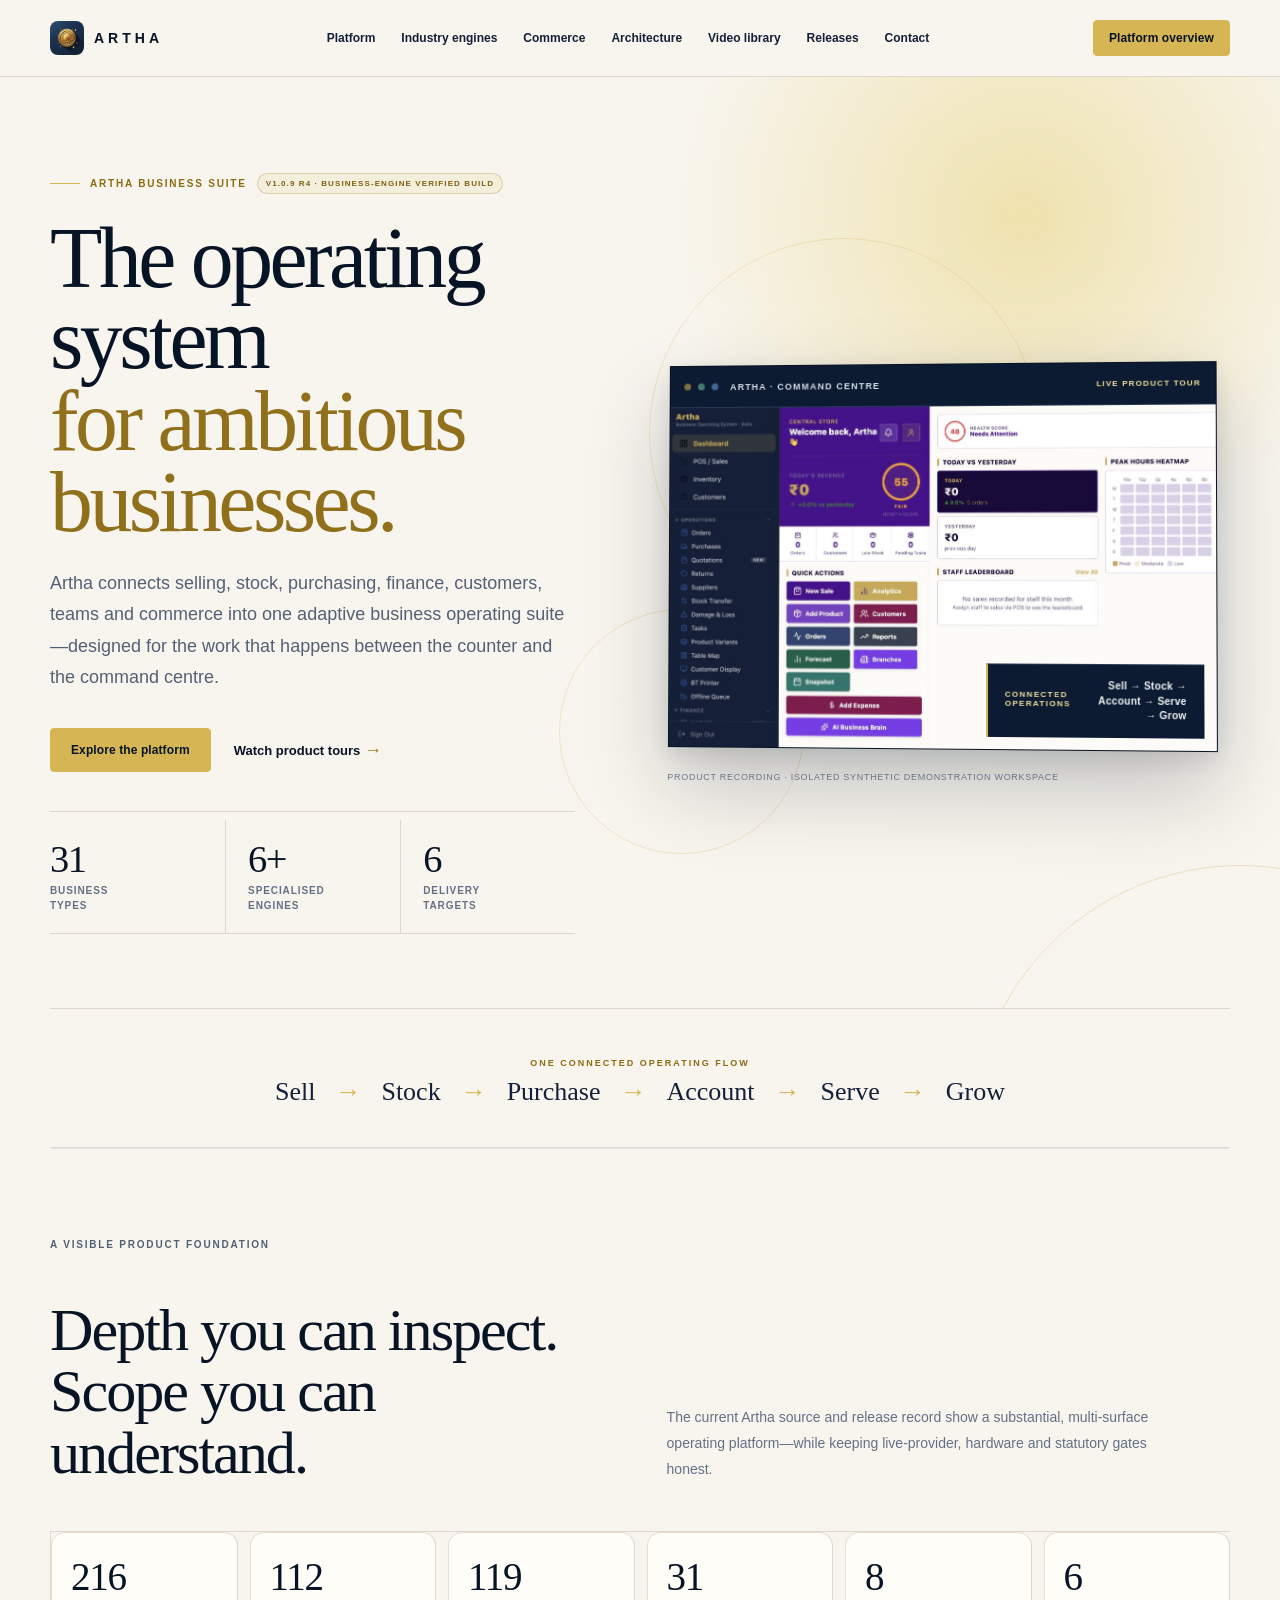
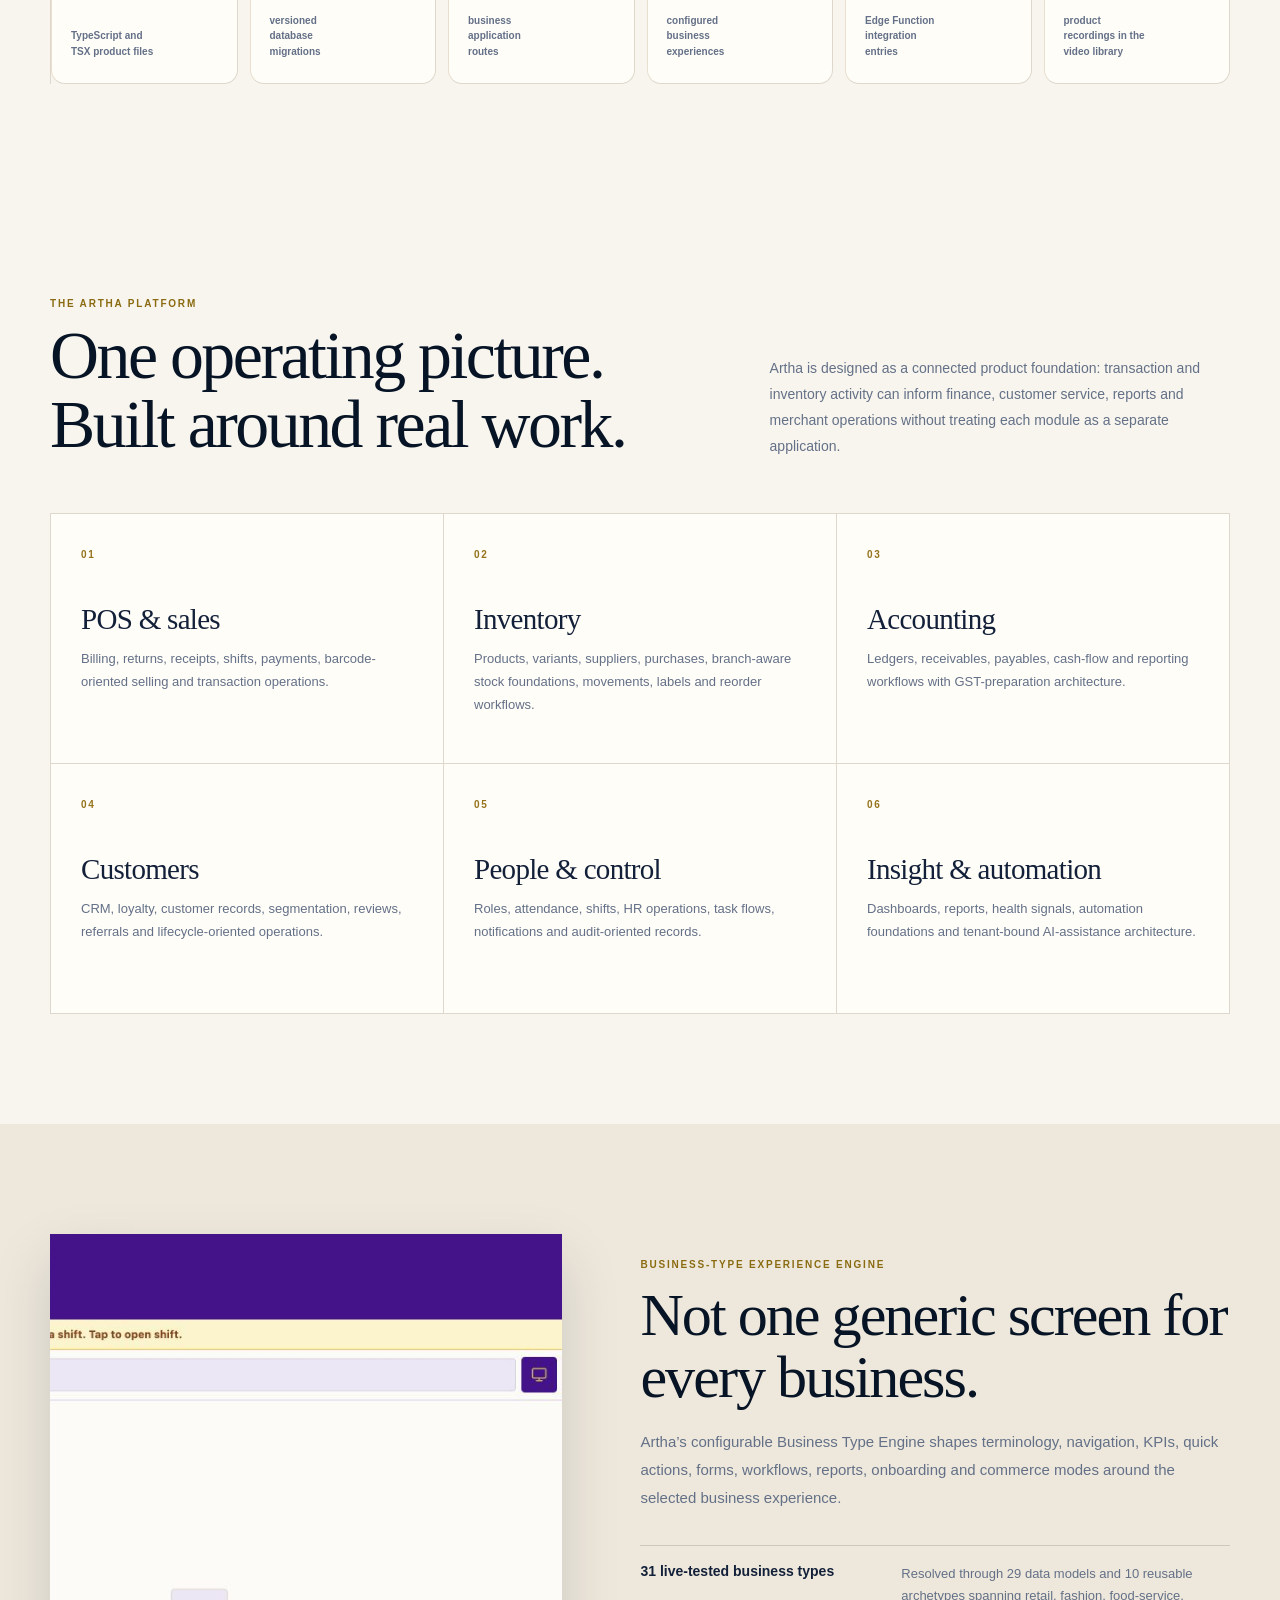
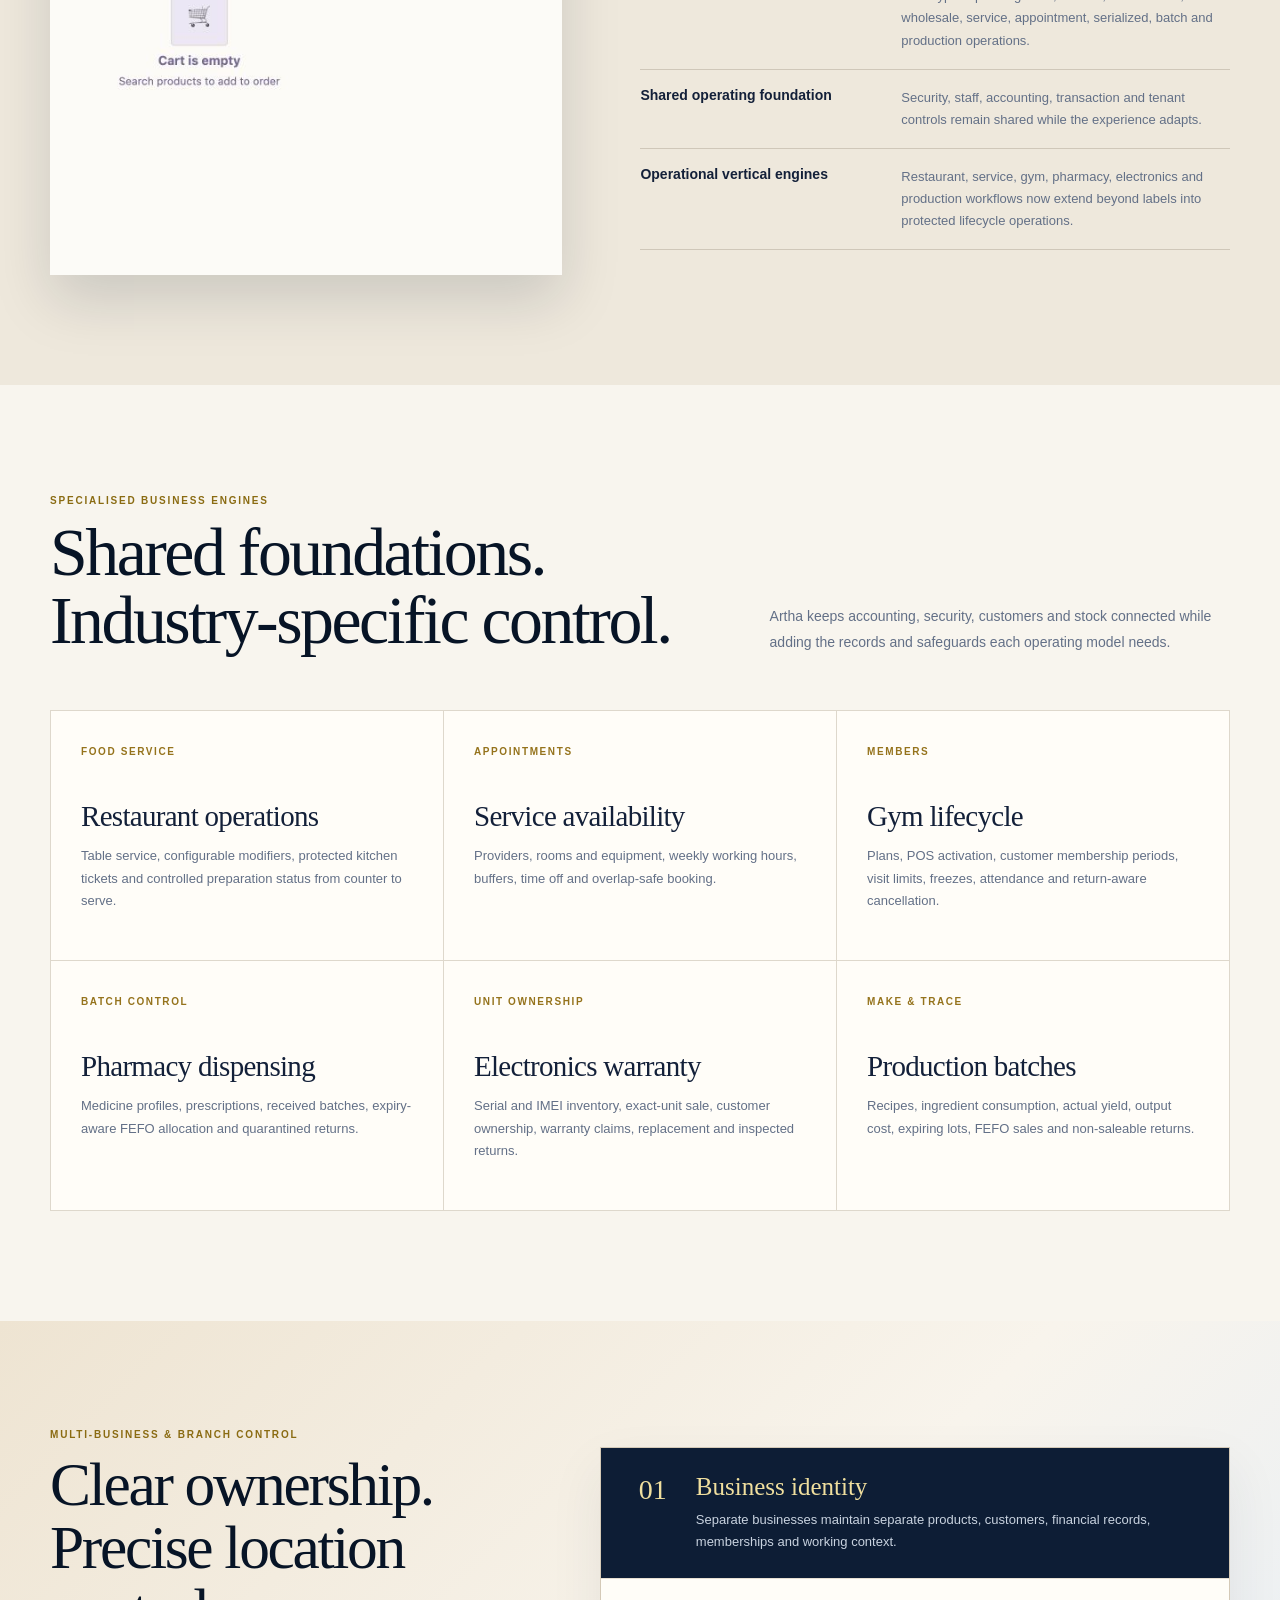
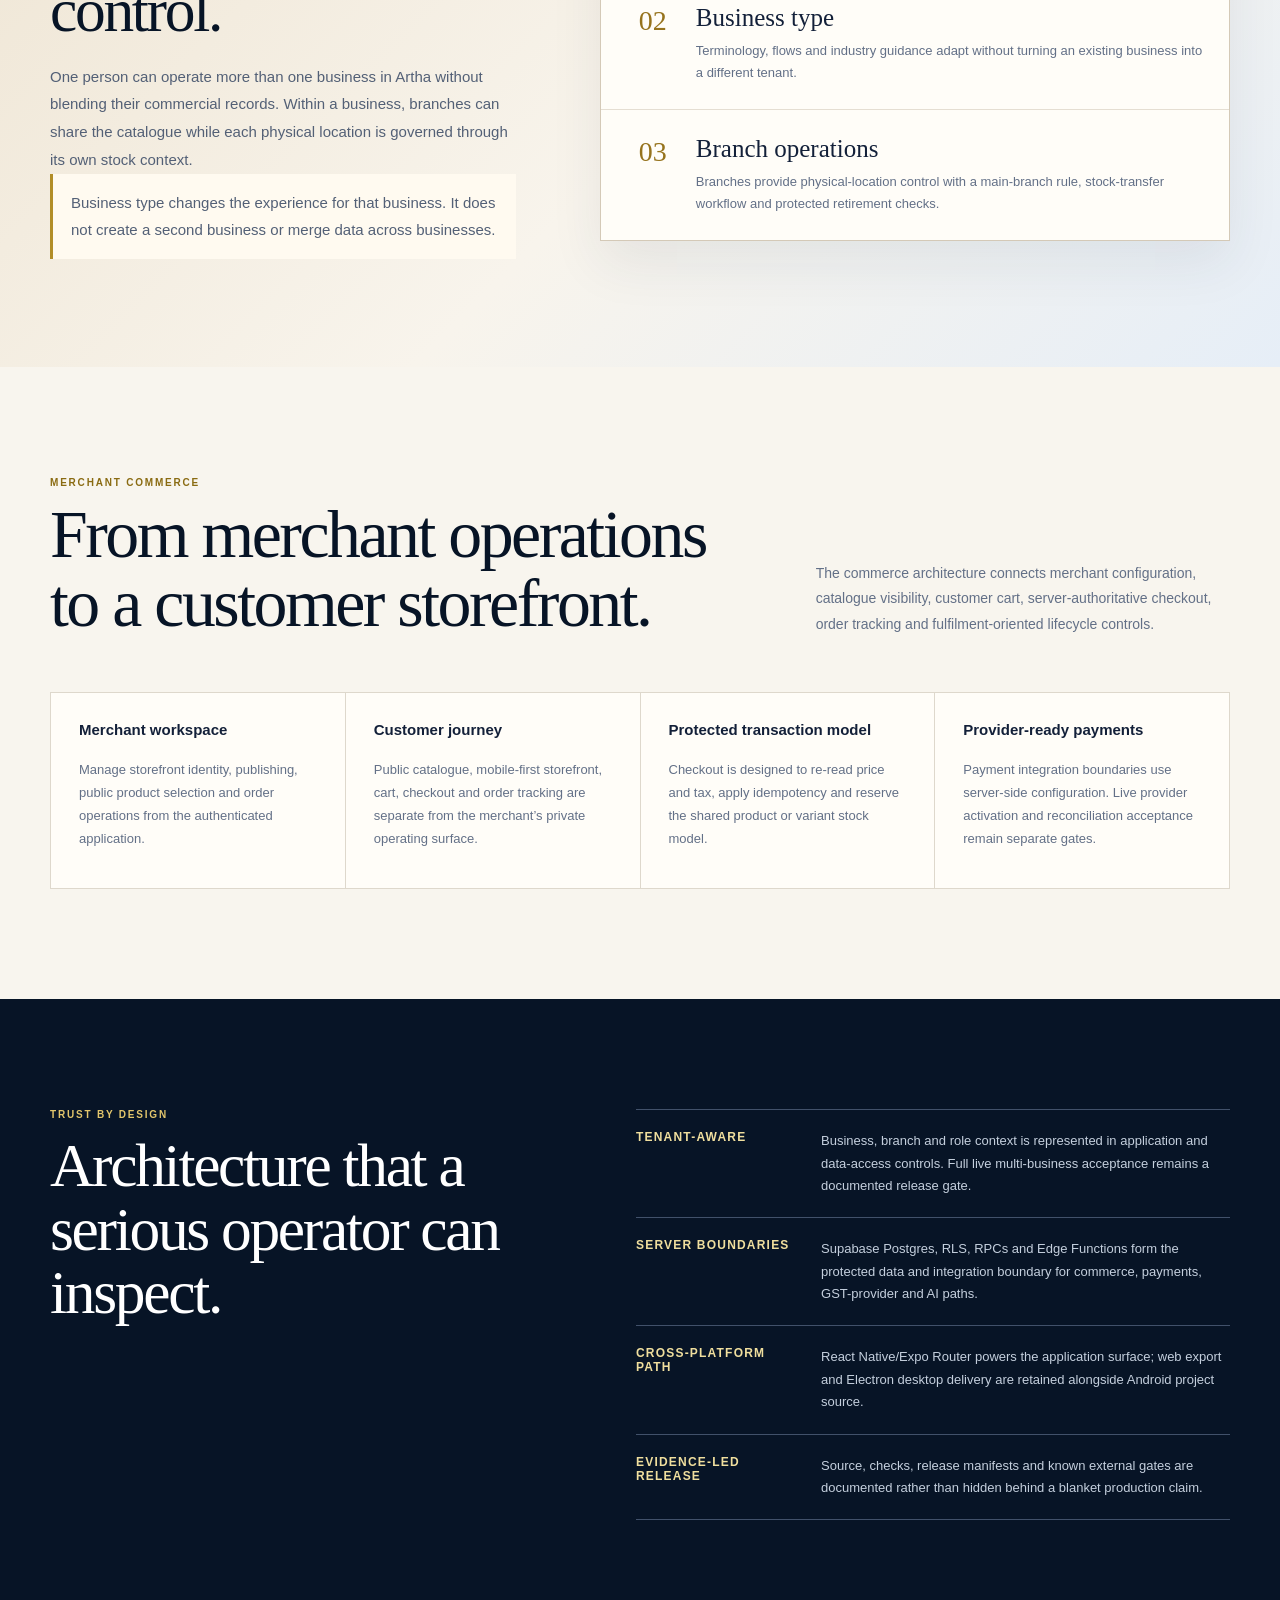
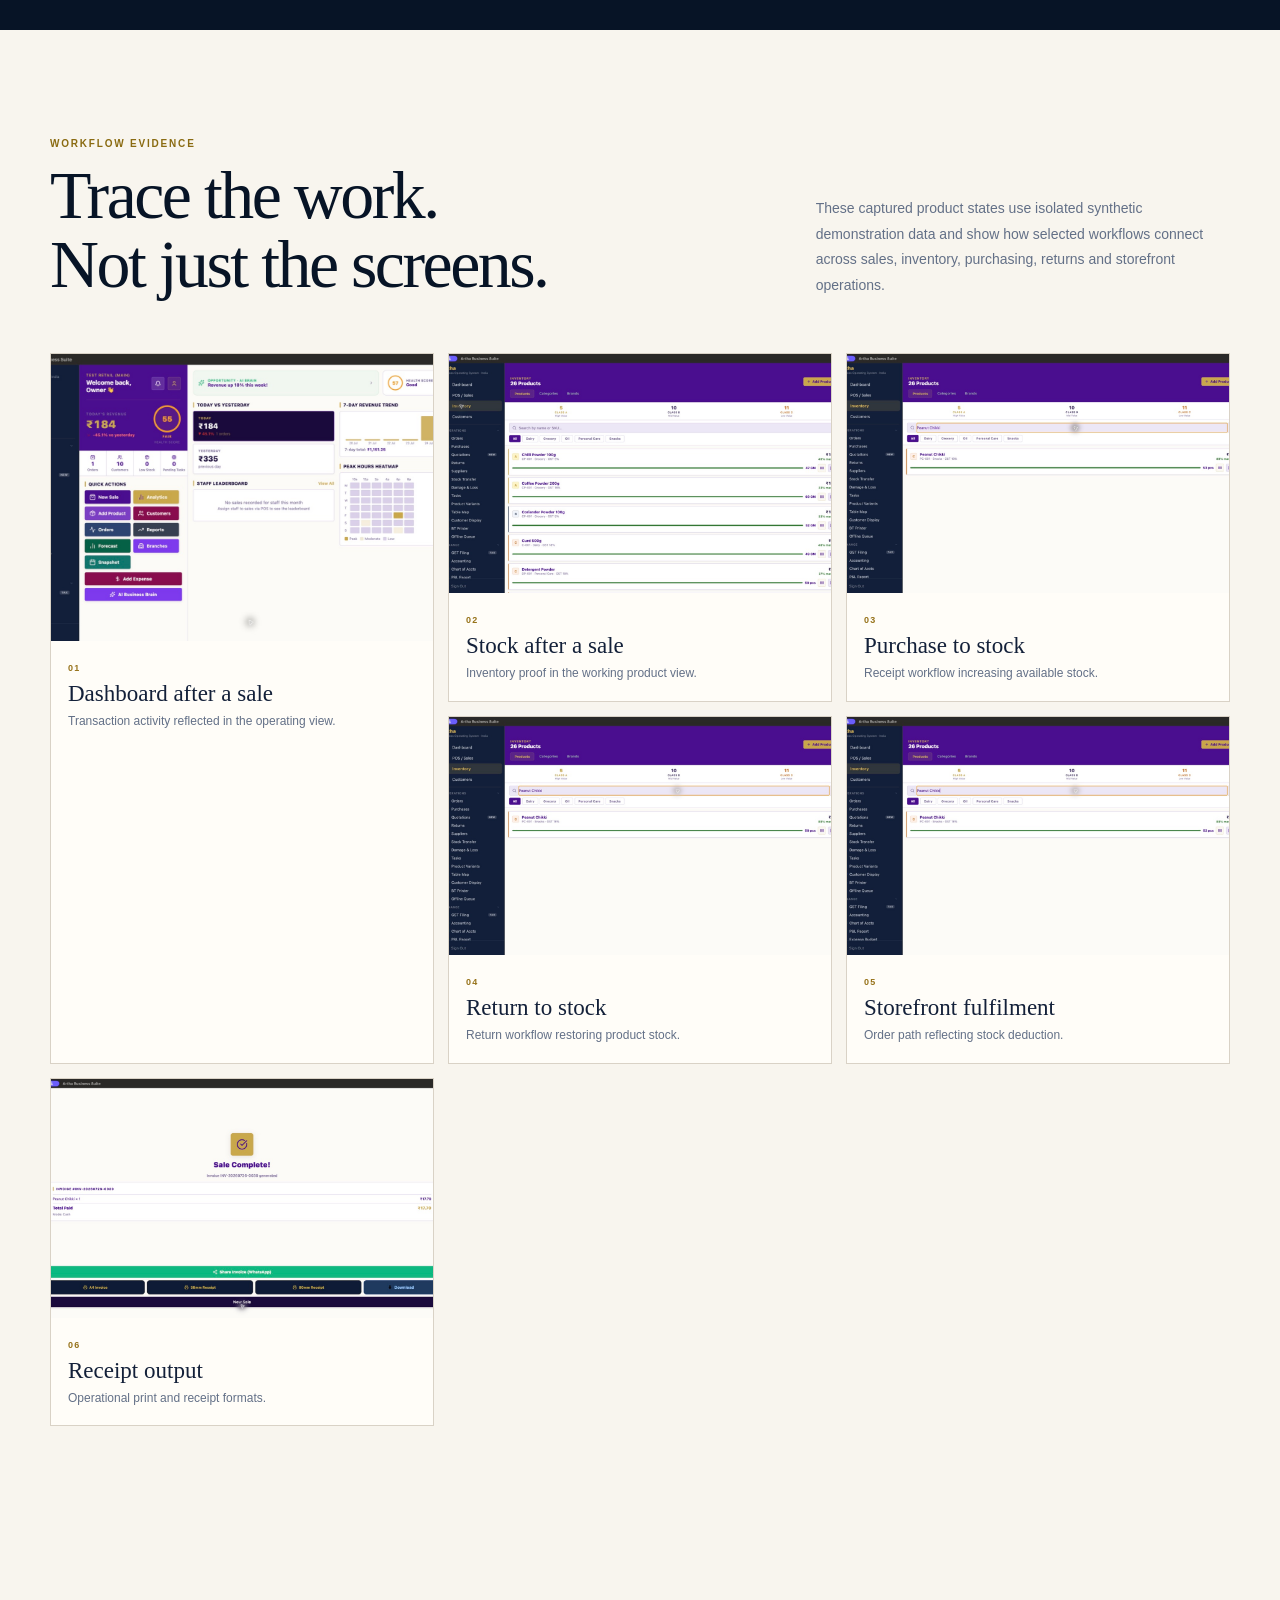
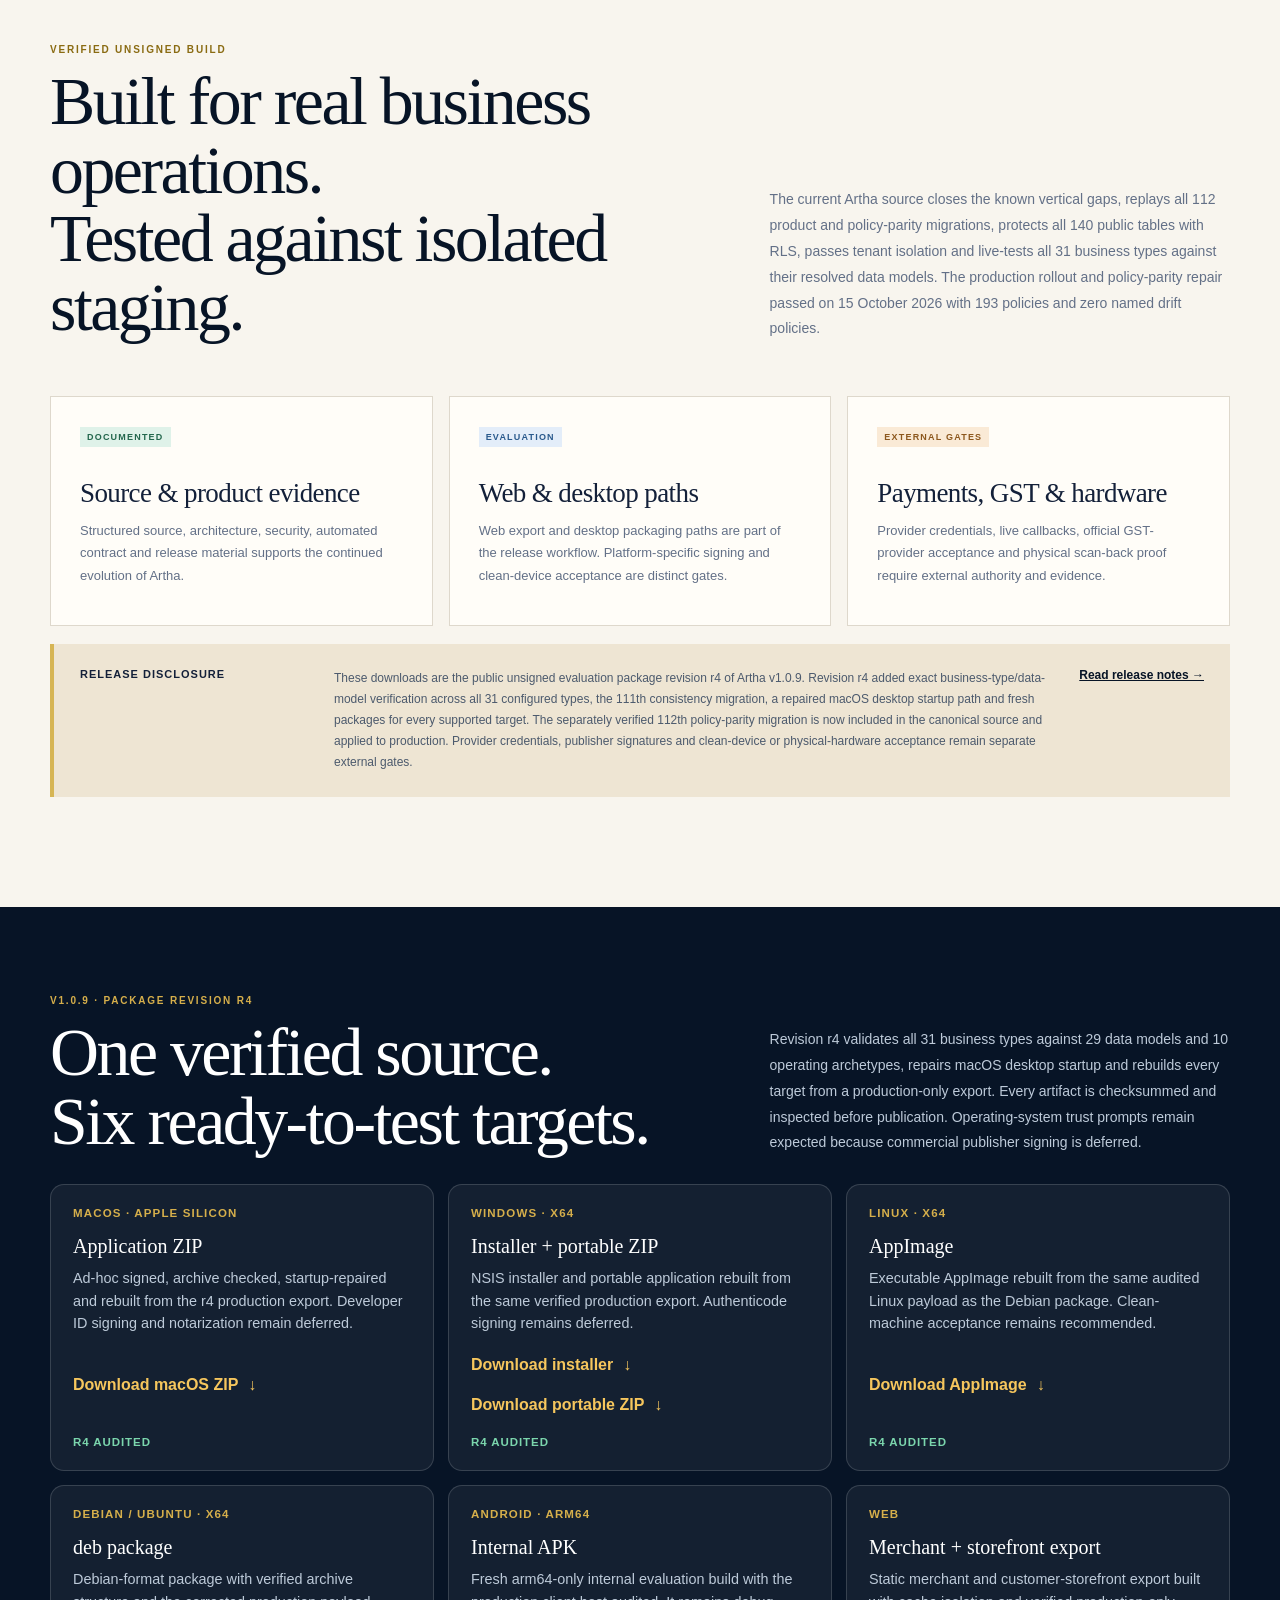
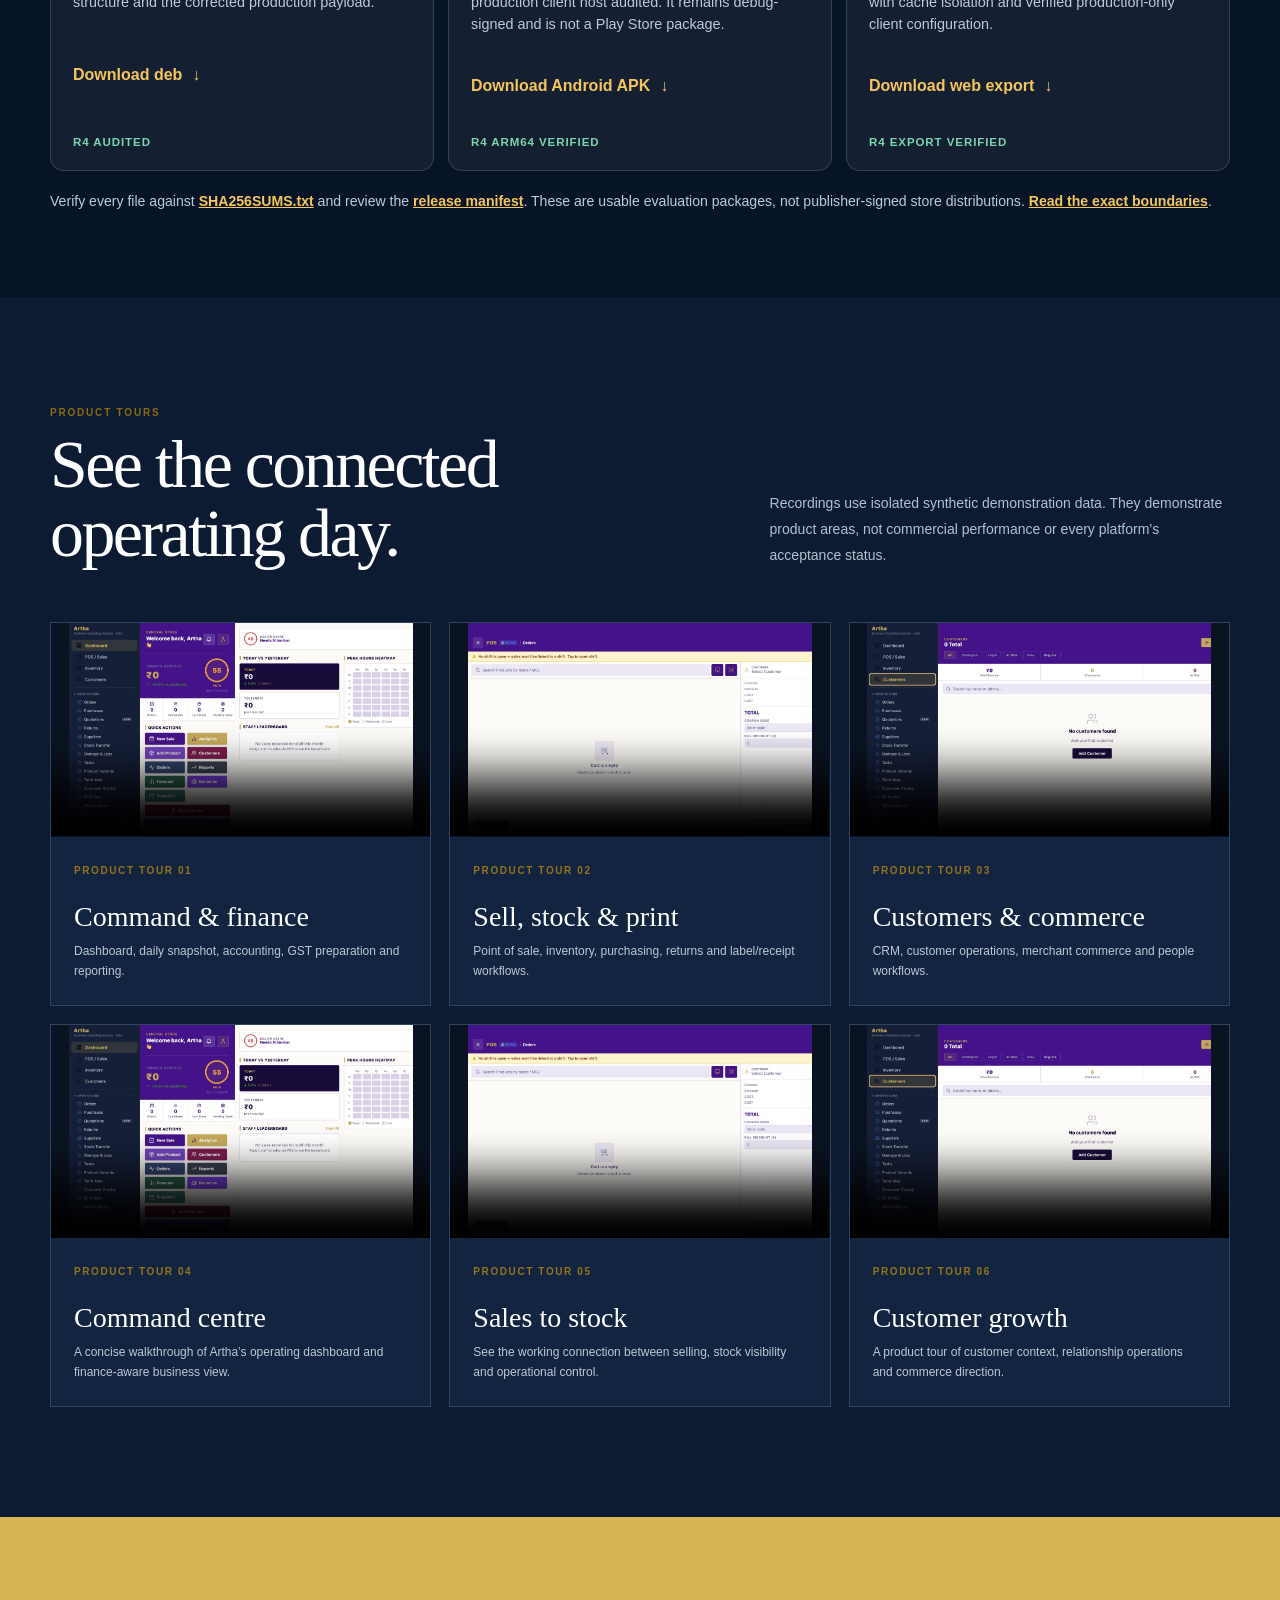
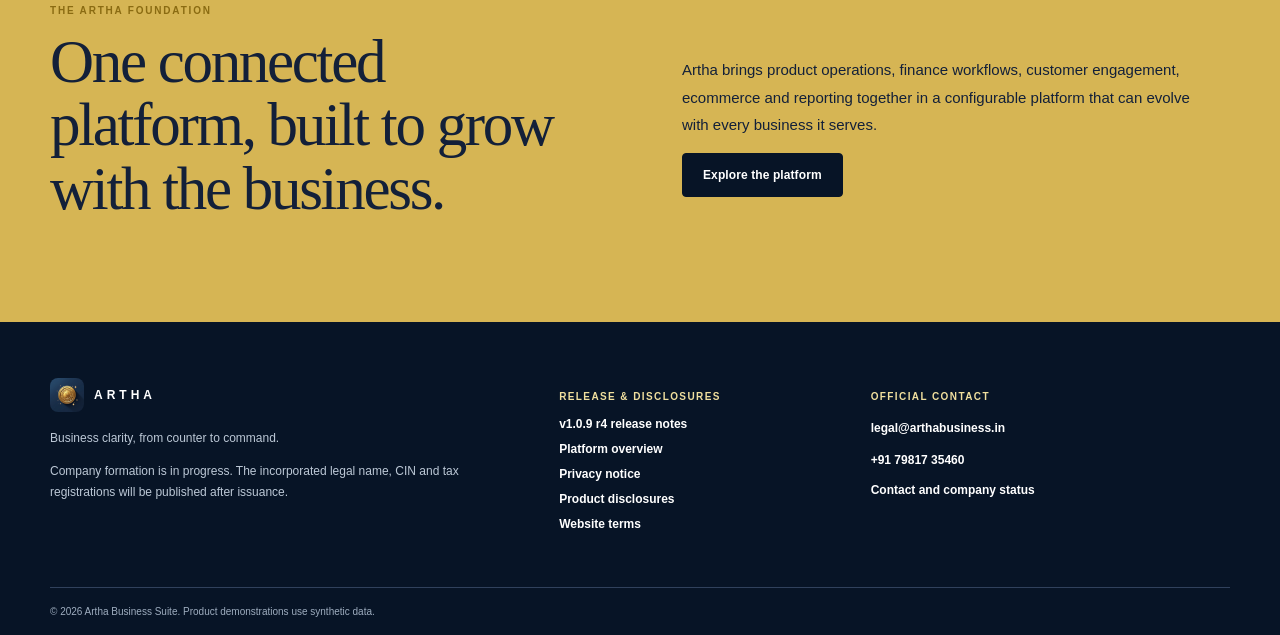
==== commit f28f2d11: "Publish Artha company contact and release boundaries" ====
--- a/index.html
+++ b/index.html
@@ -26,6 +26,7 @@
         <a href="#architecture">Architecture</a>
         <a href="#demos">Video library</a>
         <a href="#releases">Releases</a>
+        <a href="contact.html">Contact</a>
       </nav>
       <a class="button button-small" href="platform.html">Platform overview</a>
     </div>
@@ -227,7 +228,7 @@
   </main>
 
   <footer class="site-footer">
-    <div class="wrap footer-grid"><div><a class="brand brand-light" href="#top"><img src="assets/artha-icon.png" alt="">ARTHA</a><p>Business clarity, from counter to command.</p></div><div><p class="footer-title">Release &amp; disclosures</p><a href="release-notes.html">v1.0.9 r4 release notes</a><a href="platform.html">Platform overview</a><a href="privacy.html">Privacy notice</a><a href="disclosures.html">Product disclosures</a></div><div><p class="footer-title">Artha</p><p>Built for connected commerce, operations, customer growth and business clarity.</p></div></div>
+    <div class="wrap footer-grid"><div><a class="brand brand-light" href="#top"><img src="assets/artha-icon.png" alt="">ARTHA</a><p>Business clarity, from counter to command.</p><p>Company formation is in progress. The incorporated legal name, CIN and tax registrations will be published after issuance.</p></div><div><p class="footer-title">Release &amp; disclosures</p><a href="release-notes.html">v1.0.9 r4 release notes</a><a href="platform.html">Platform overview</a><a href="privacy.html">Privacy notice</a><a href="disclosures.html">Product disclosures</a><a href="terms.html">Website terms</a></div><div><p class="footer-title">Official contact</p><p><a href="mailto:legal@arthabusiness.in">legal@arthabusiness.in</a><a href="tel:+917981735460">+91 79817 35460</a></p><a href="contact.html">Contact and company status</a></div></div>
     <div class="wrap footer-bottom">© 2026 Artha Business Suite. Product demonstrations use synthetic data.</div>
   </footer>
 </body>
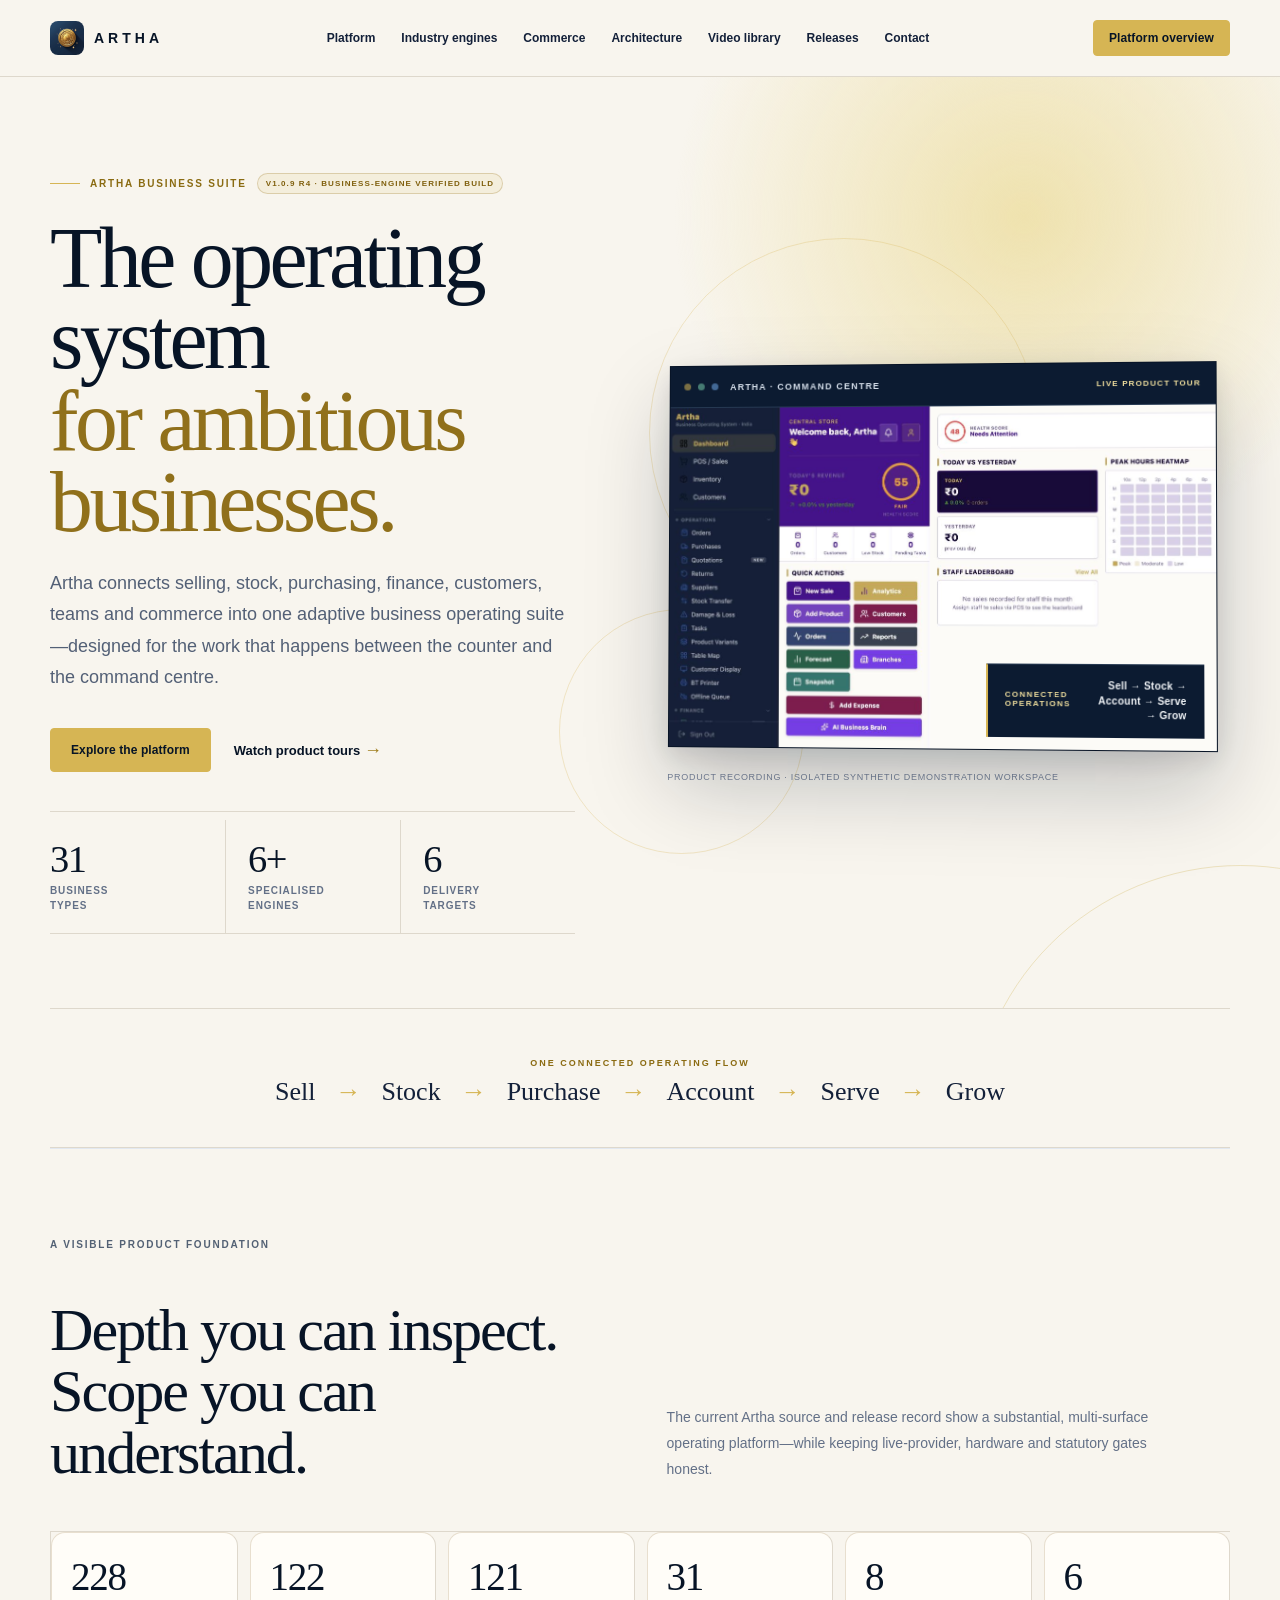
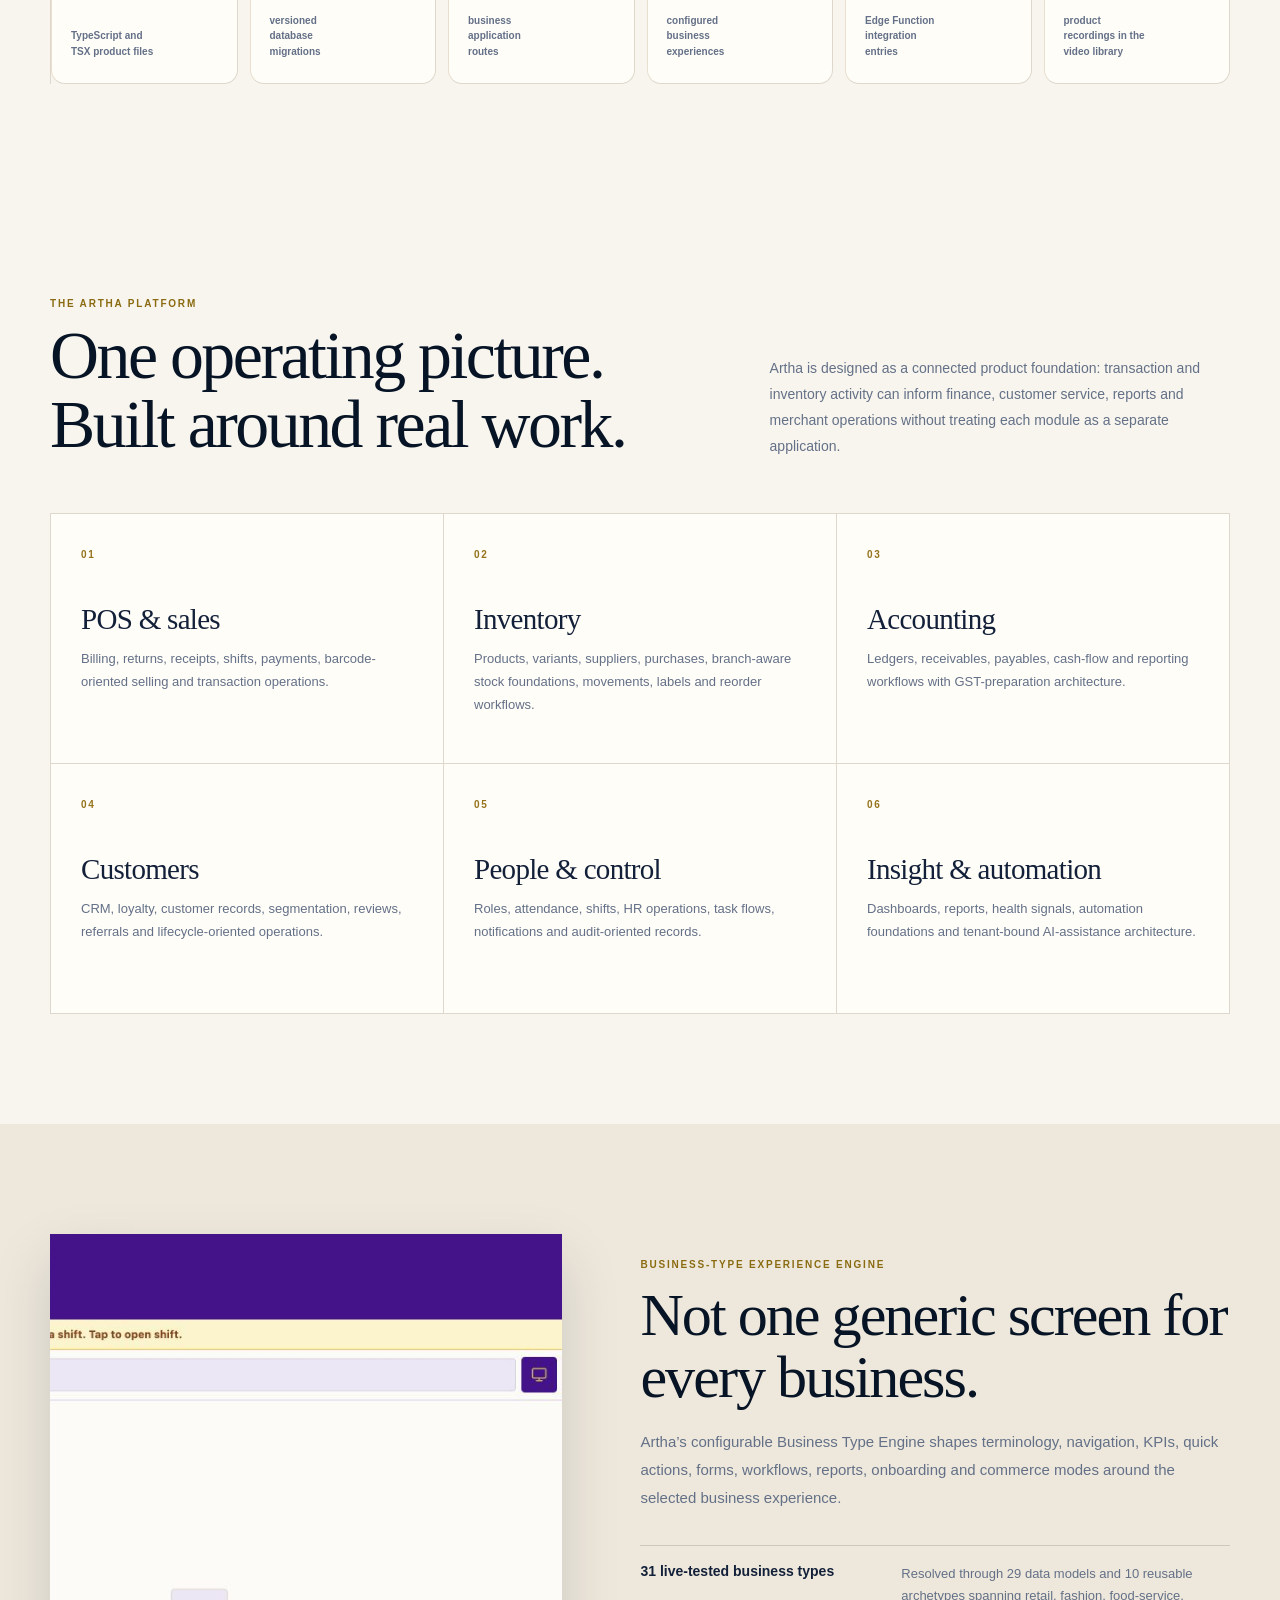
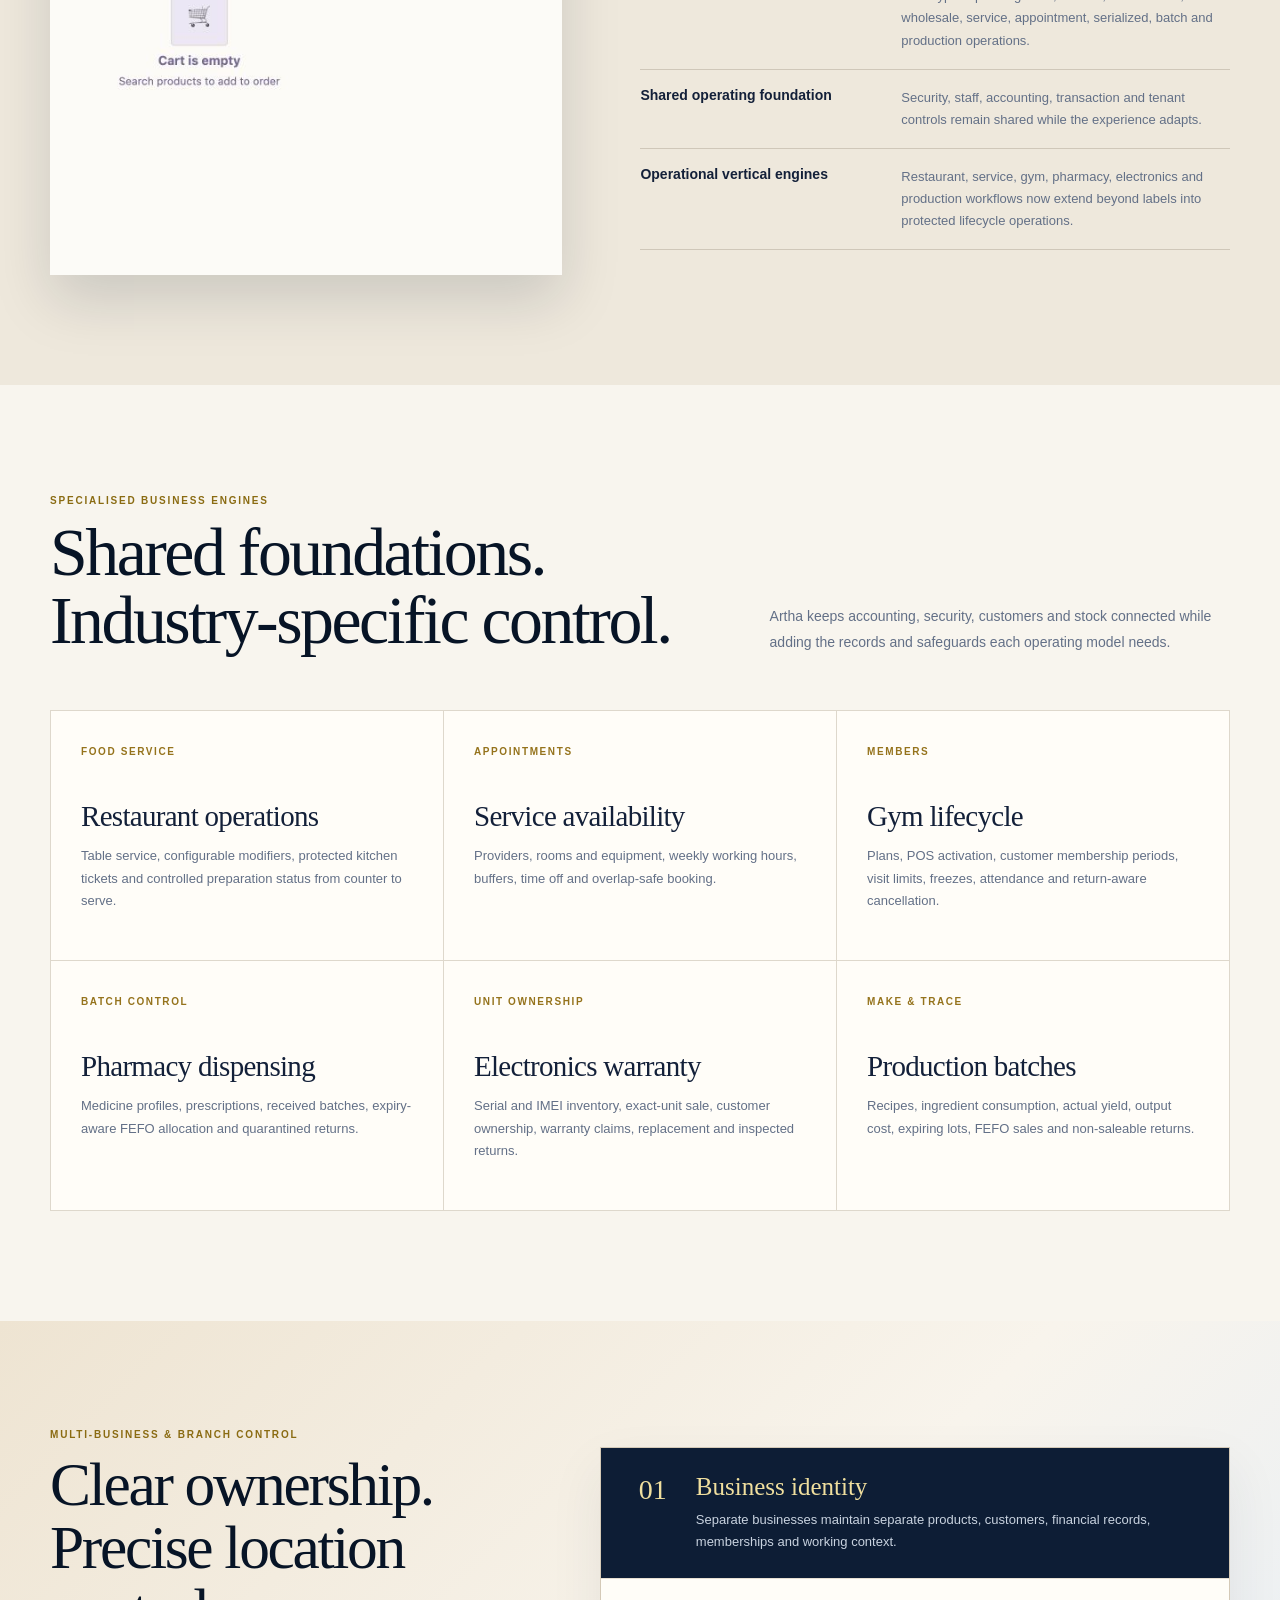
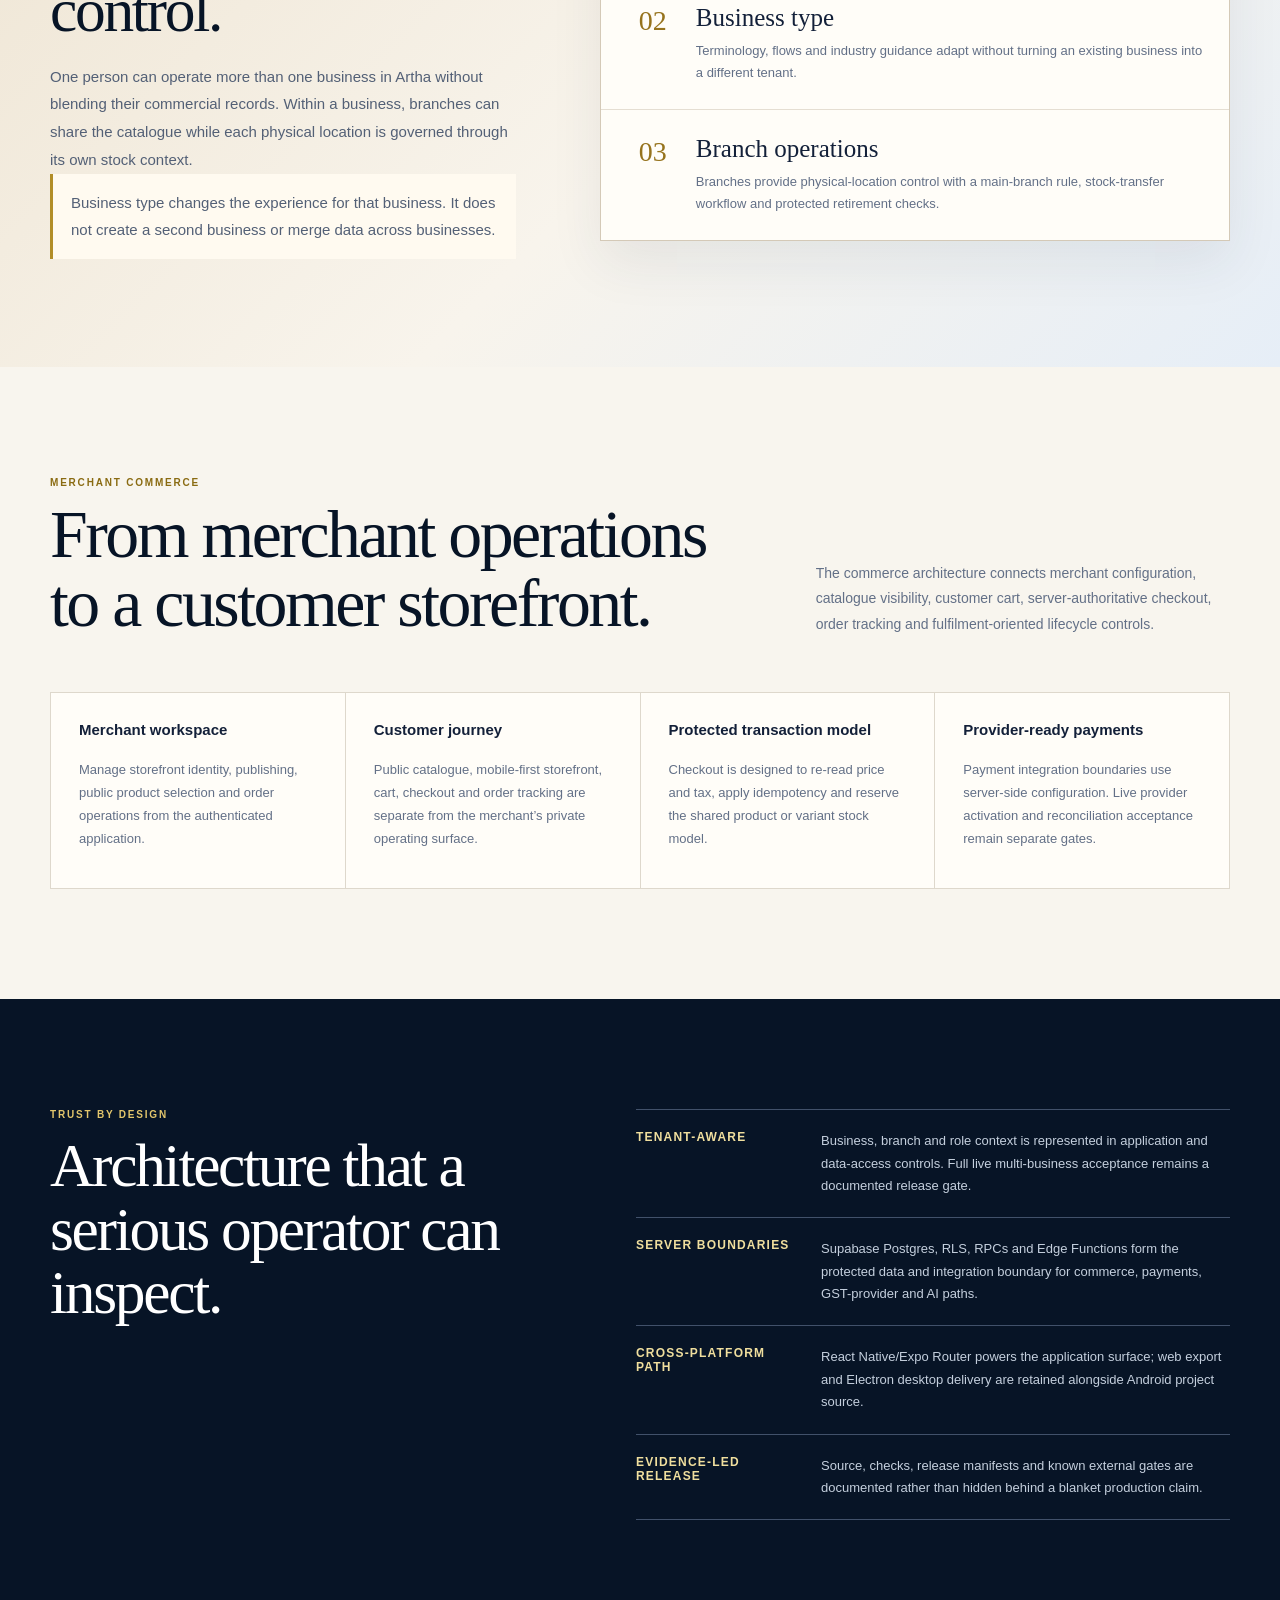
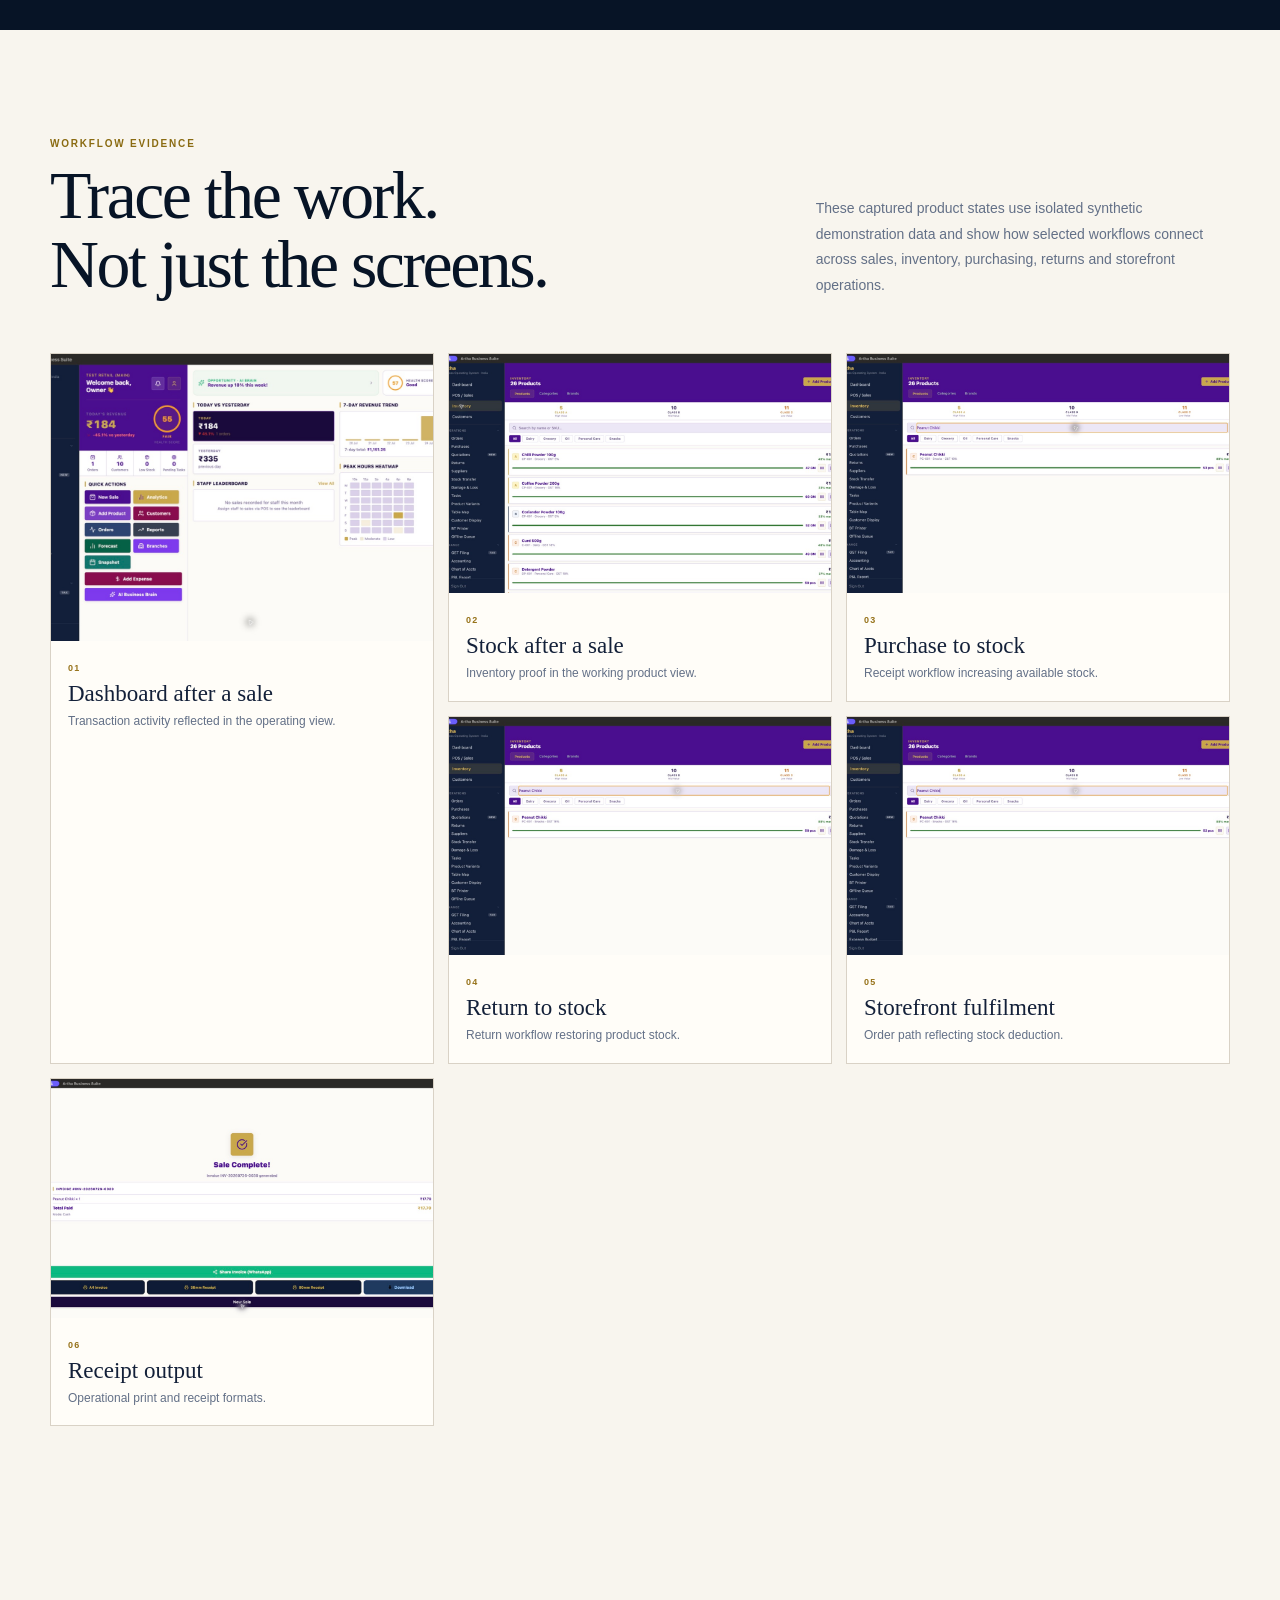
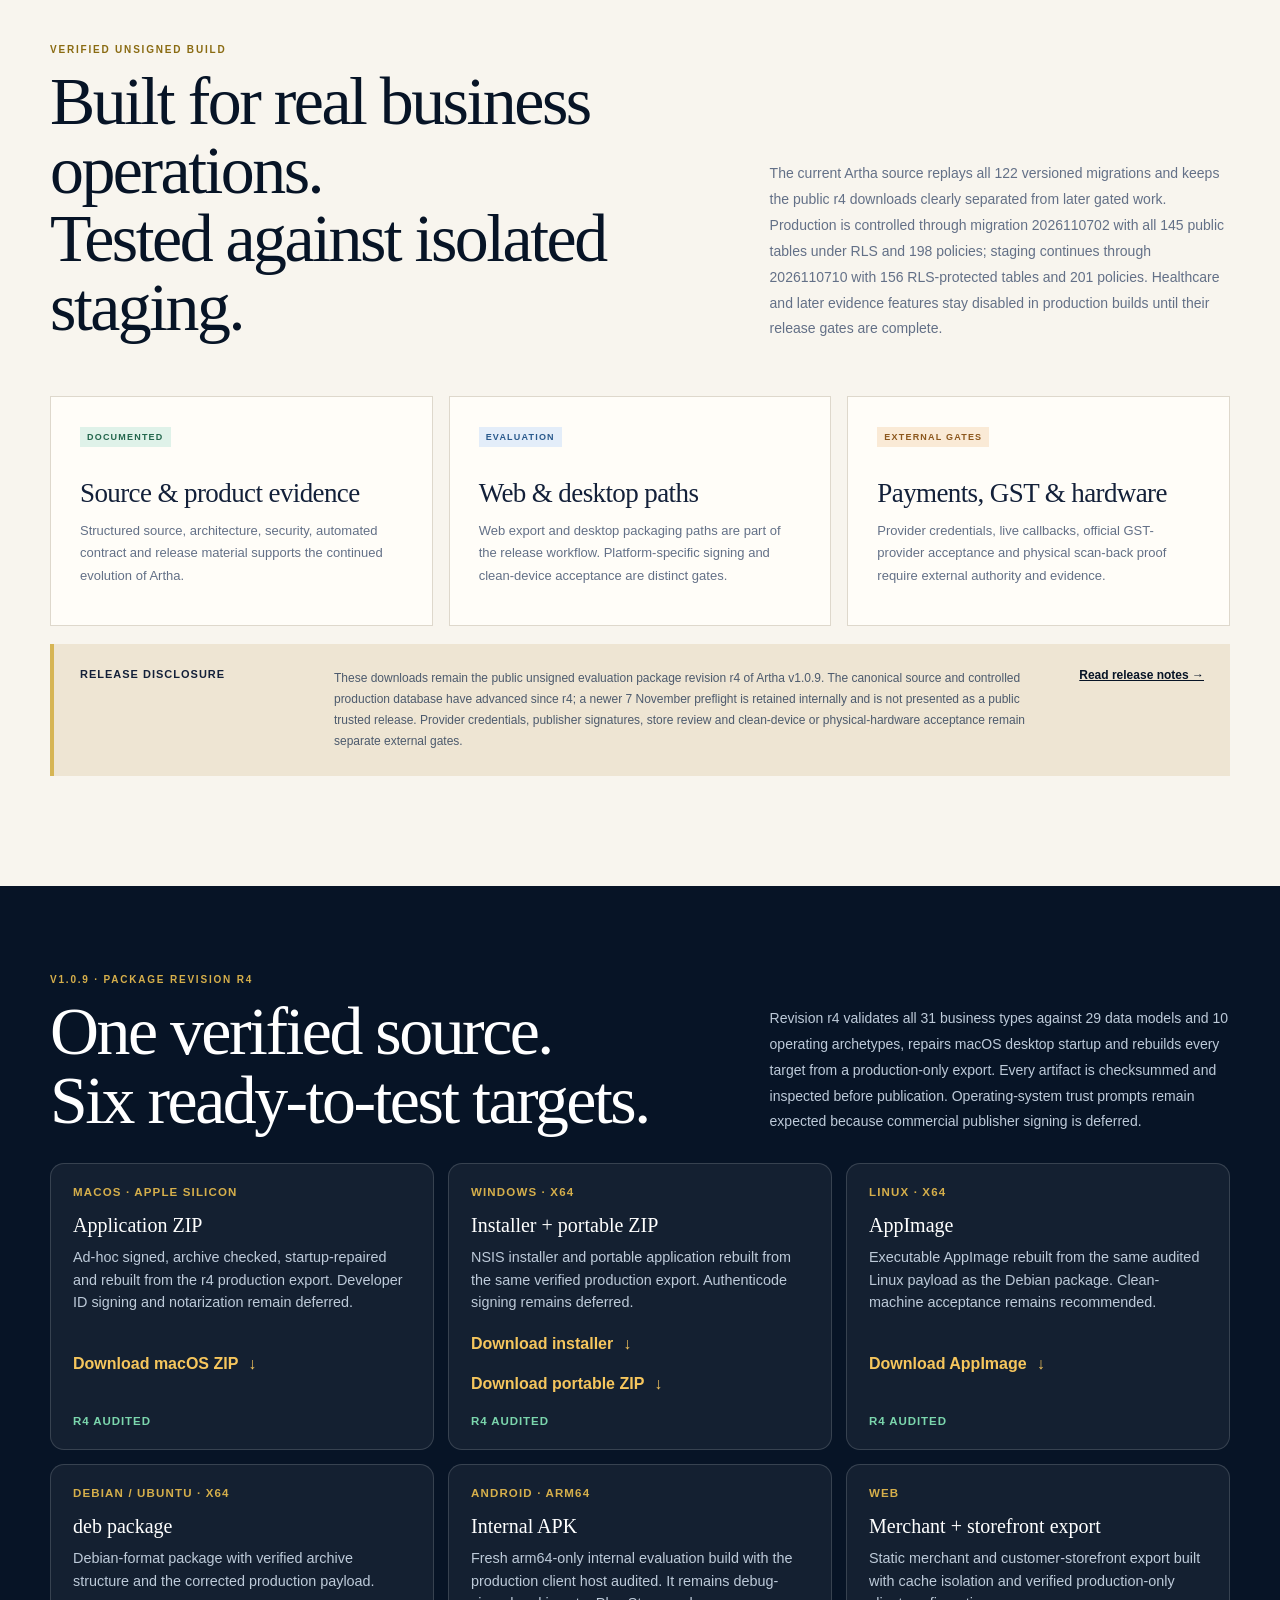
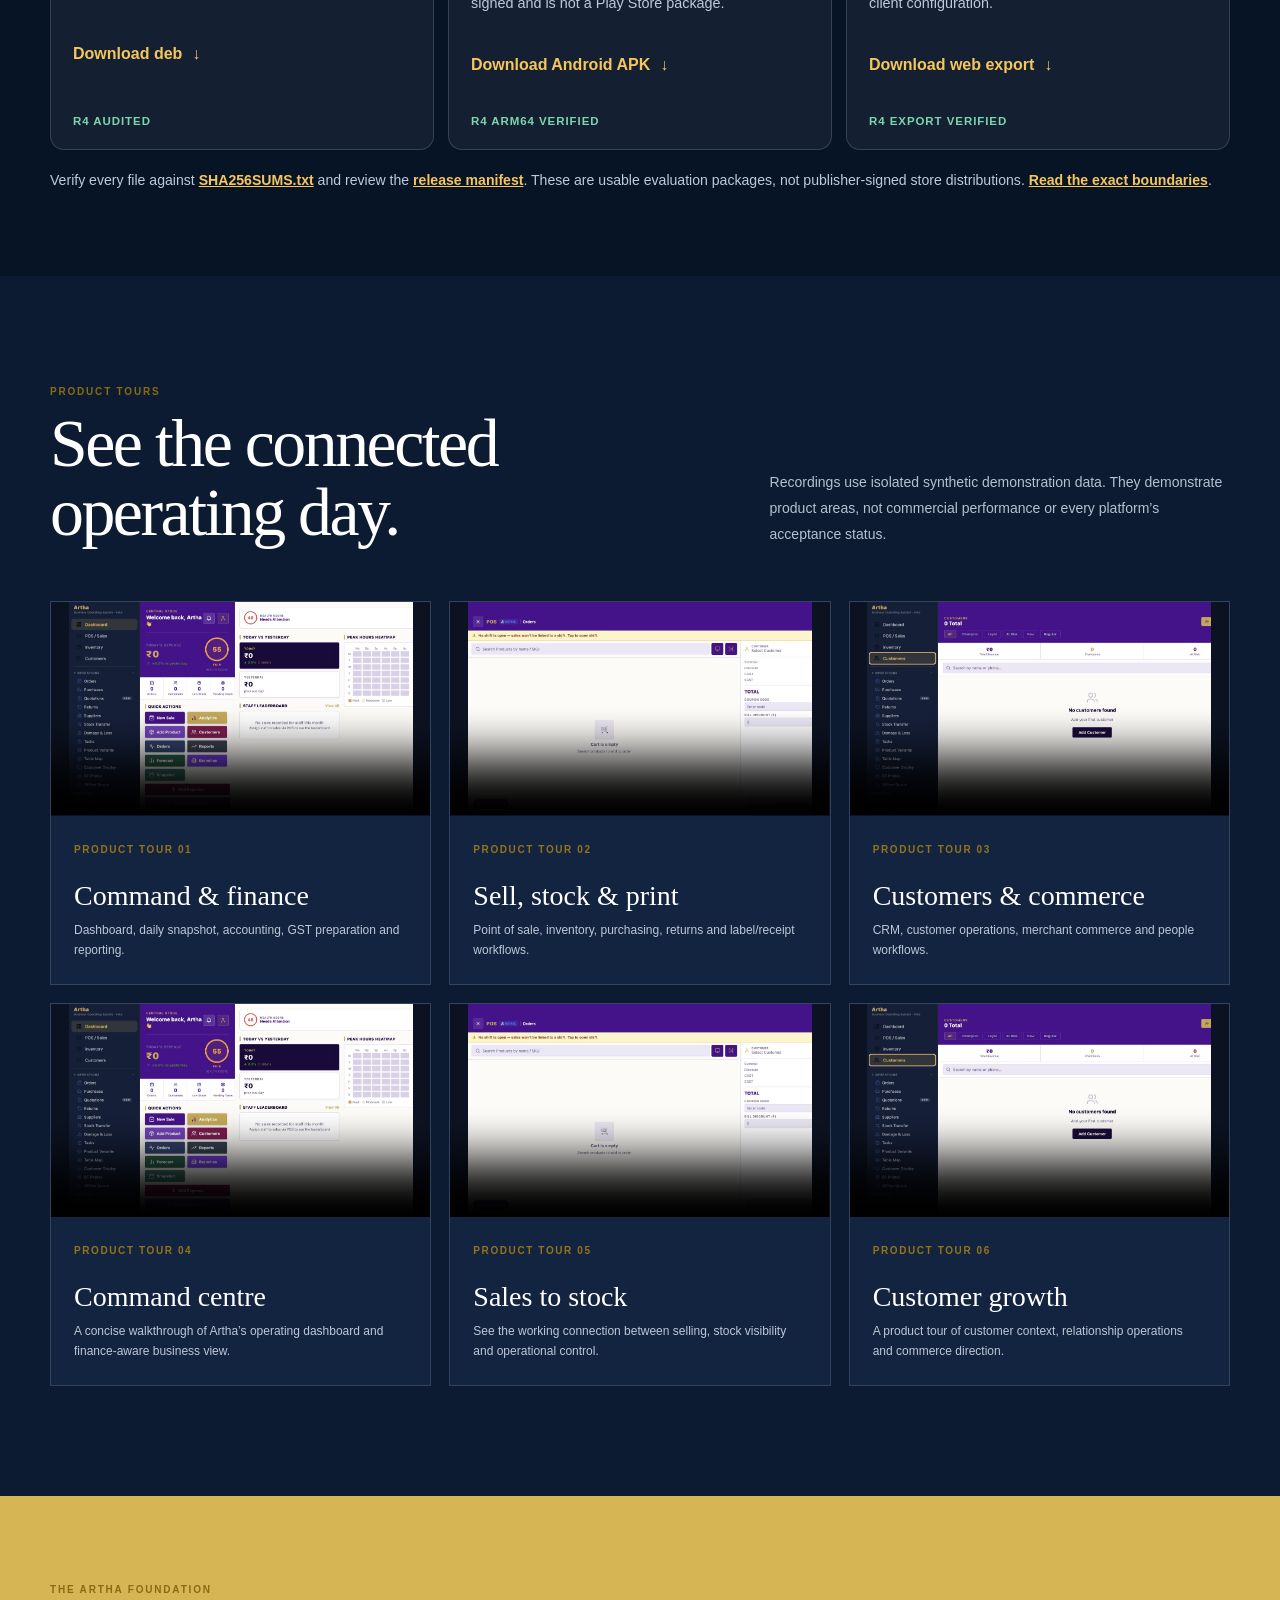
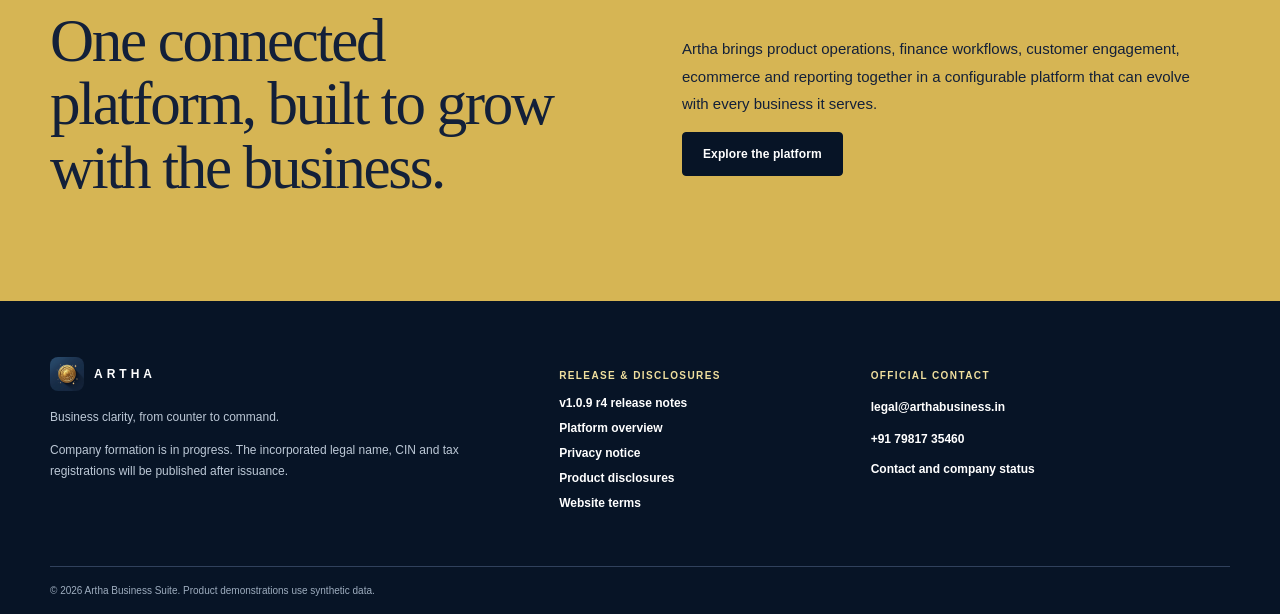
==== commit ab6db910: "Update Artha platform and release boundaries" ====
--- a/index.html
+++ b/index.html
@@ -69,9 +69,9 @@
     <section class="proof-section wrap" aria-label="Artha product evidence">
       <div class="proof-heading"><p class="kicker">A visible product foundation</p><h2>Depth you can inspect.<br>Scope you can understand.</h2><p>The current Artha source and release record show a substantial, multi-surface operating platform—while keeping live-provider, hardware and statutory gates honest.</p></div>
       <div class="proof-grid proof-grid-six">
-        <article><strong>216</strong><span>TypeScript and TSX product files</span></article>
-        <article><strong>112</strong><span>versioned database migrations</span></article>
-        <article><strong>119</strong><span>business application routes</span></article>
+        <article><strong>228</strong><span>TypeScript and TSX product files</span></article>
+        <article><strong>122</strong><span>versioned database migrations</span></article>
+        <article><strong>121</strong><span>business application routes</span></article>
         <article><strong>31</strong><span>configured business experiences</span></article>
         <article><strong>8</strong><span>Edge Function integration entries</span></article>
         <article><strong>6</strong><span>product recordings in the video library</span></article>
@@ -183,14 +183,14 @@
     <section class="section wrap" id="evidence">
       <div class="section-heading">
         <div><p class="kicker">Verified unsigned build</p><h2>Built for real business operations.<br>Tested against isolated staging.</h2></div>
-        <p>The current Artha source closes the known vertical gaps, replays all 112 product and policy-parity migrations, protects all 140 public tables with RLS, passes tenant isolation and live-tests all 31 business types against their resolved data models. The production rollout and policy-parity repair passed on 15 October 2026 with 193 policies and zero named drift policies.</p>
+        <p>The current Artha source replays all 122 versioned migrations and keeps the public r4 downloads clearly separated from later gated work. Production is controlled through migration 2026110702 with all 145 public tables under RLS and 198 policies; staging continues through 2026110710 with 156 RLS-protected tables and 201 policies. Healthcare and later evidence features stay disabled in production builds until their release gates are complete.</p>
       </div>
       <div class="status-grid">
         <article><span class="status-label verified">Documented</span><h3>Source &amp; product evidence</h3><p>Structured source, architecture, security, automated contract and release material supports the continued evolution of Artha.</p></article>
         <article><span class="status-label evaluation">Evaluation</span><h3>Web &amp; desktop paths</h3><p>Web export and desktop packaging paths are part of the release workflow. Platform-specific signing and clean-device acceptance are distinct gates.</p></article>
         <article><span class="status-label external">External gates</span><h3>Payments, GST &amp; hardware</h3><p>Provider credentials, live callbacks, official GST-provider acceptance and physical scan-back proof require external authority and evidence.</p></article>
       </div>
-      <div class="release-note"><strong>Release disclosure</strong><p>These downloads are the public unsigned evaluation package revision r4 of Artha v1.0.9. Revision r4 added exact business-type/data-model verification across all 31 configured types, the 111th consistency migration, a repaired macOS desktop startup path and fresh packages for every supported target. The separately verified 112th policy-parity migration is now included in the canonical source and applied to production. Provider credentials, publisher signatures and clean-device or physical-hardware acceptance remain separate external gates.</p><a href="release-notes.html">Read release notes →</a></div>
+      <div class="release-note"><strong>Release disclosure</strong><p>These downloads remain the public unsigned evaluation package revision r4 of Artha v1.0.9. The canonical source and controlled production database have advanced since r4; a newer 7 November preflight is retained internally and is not presented as a public trusted release. Provider credentials, publisher signatures, store review and clean-device or physical-hardware acceptance remain separate external gates.</p><a href="release-notes.html">Read release notes →</a></div>
     </section>
 
     <section class="release-hub" id="releases">
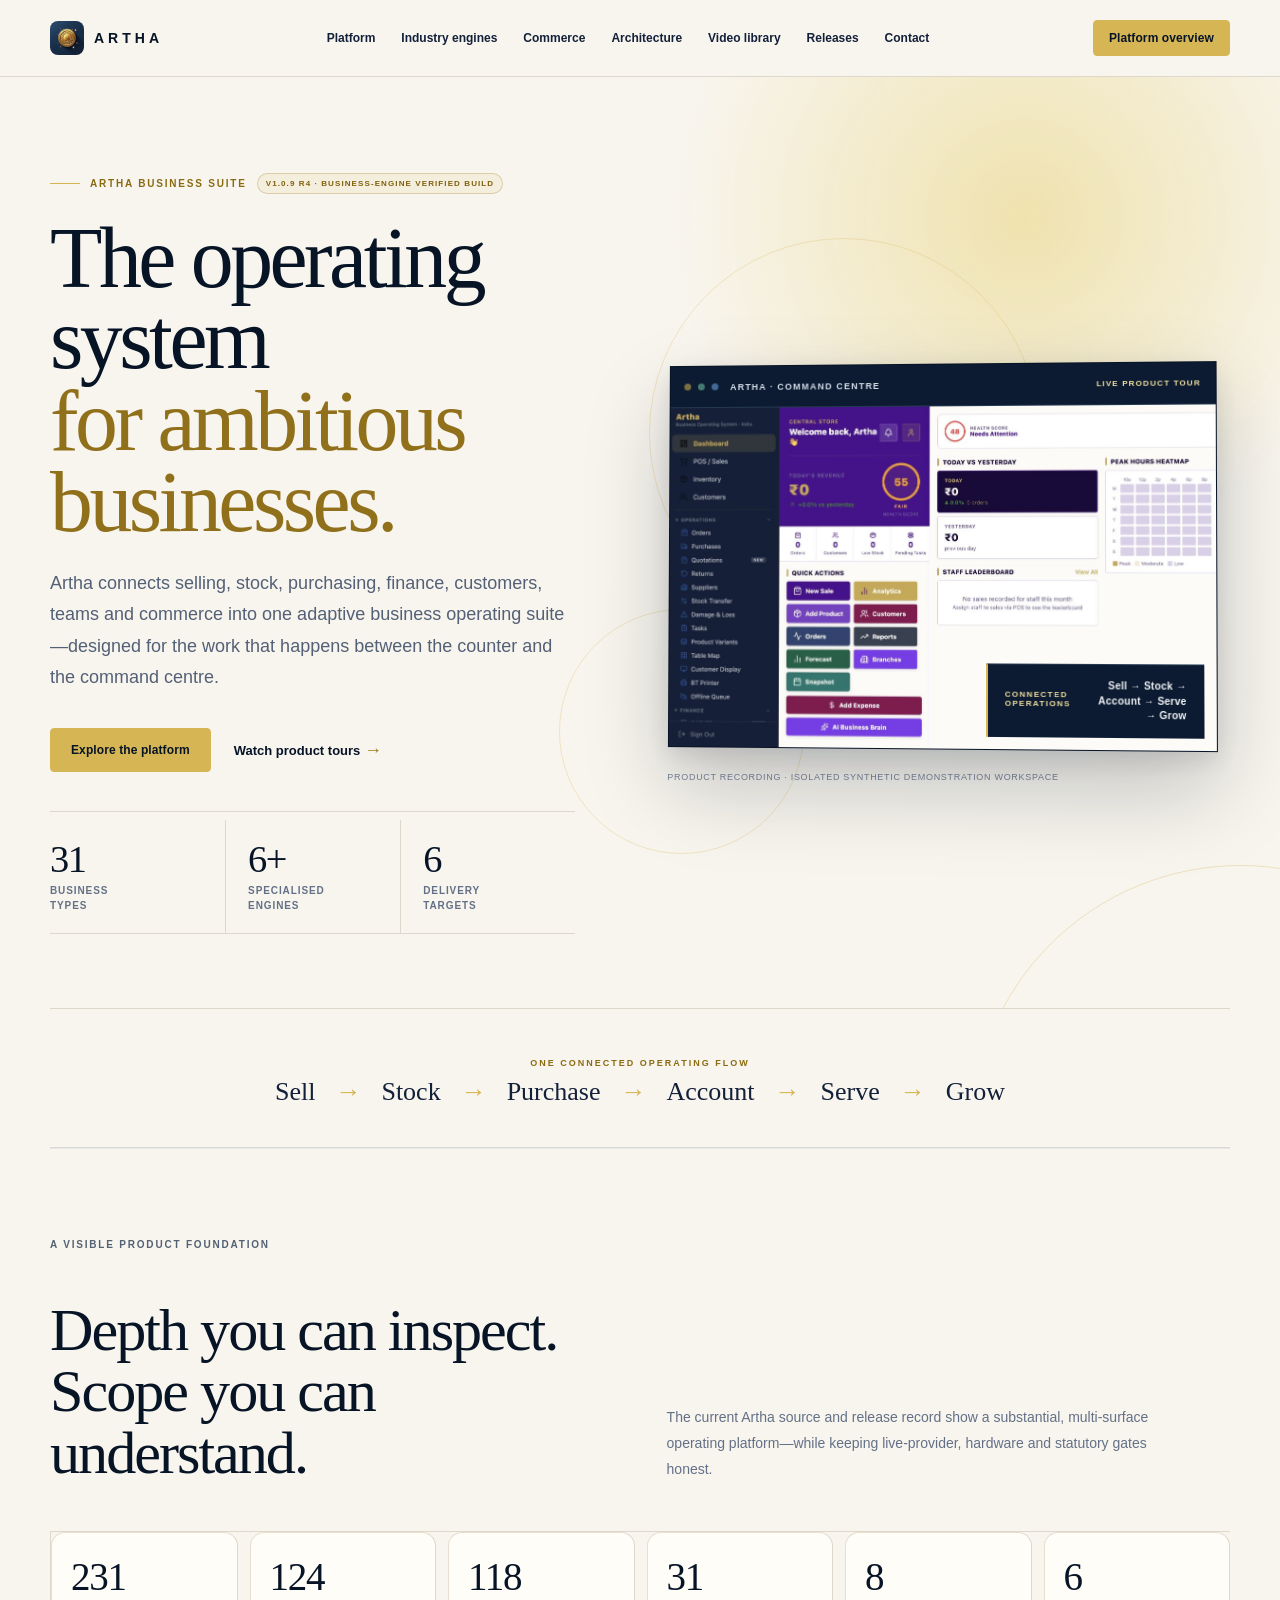
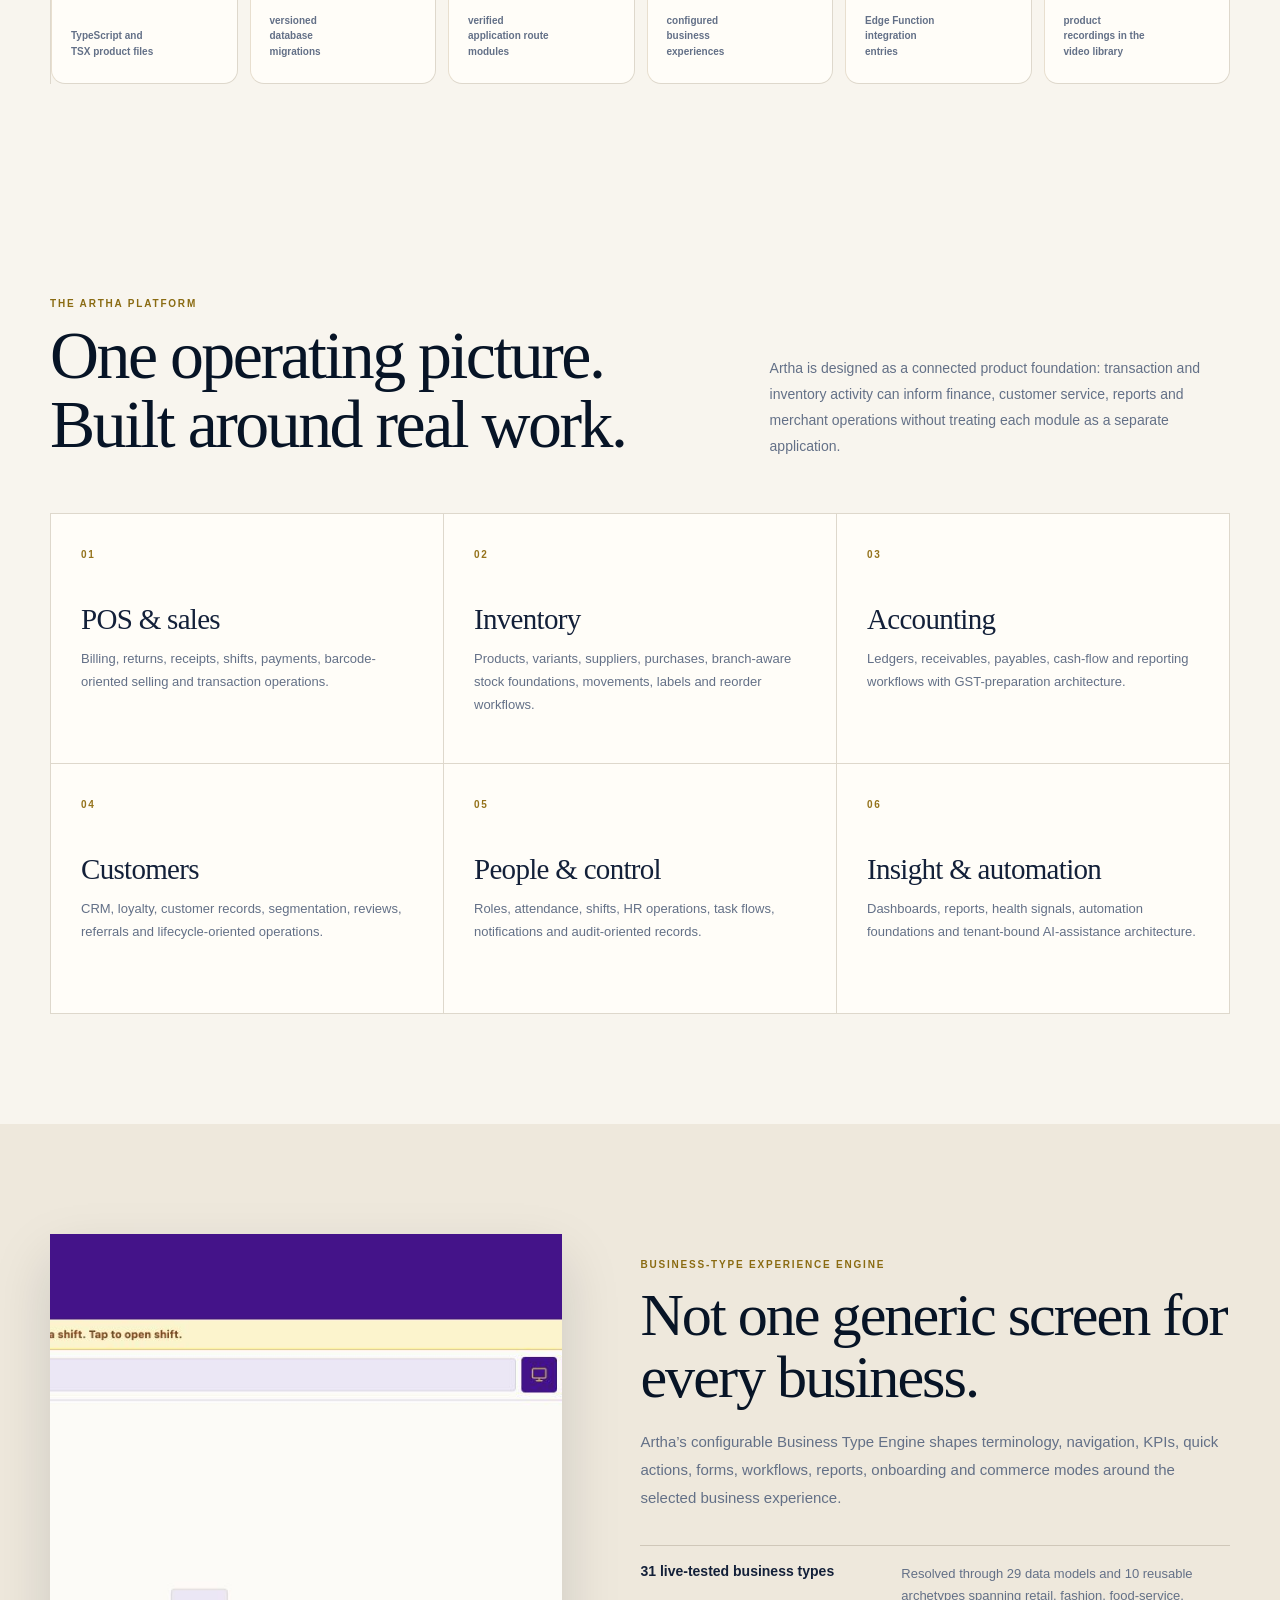
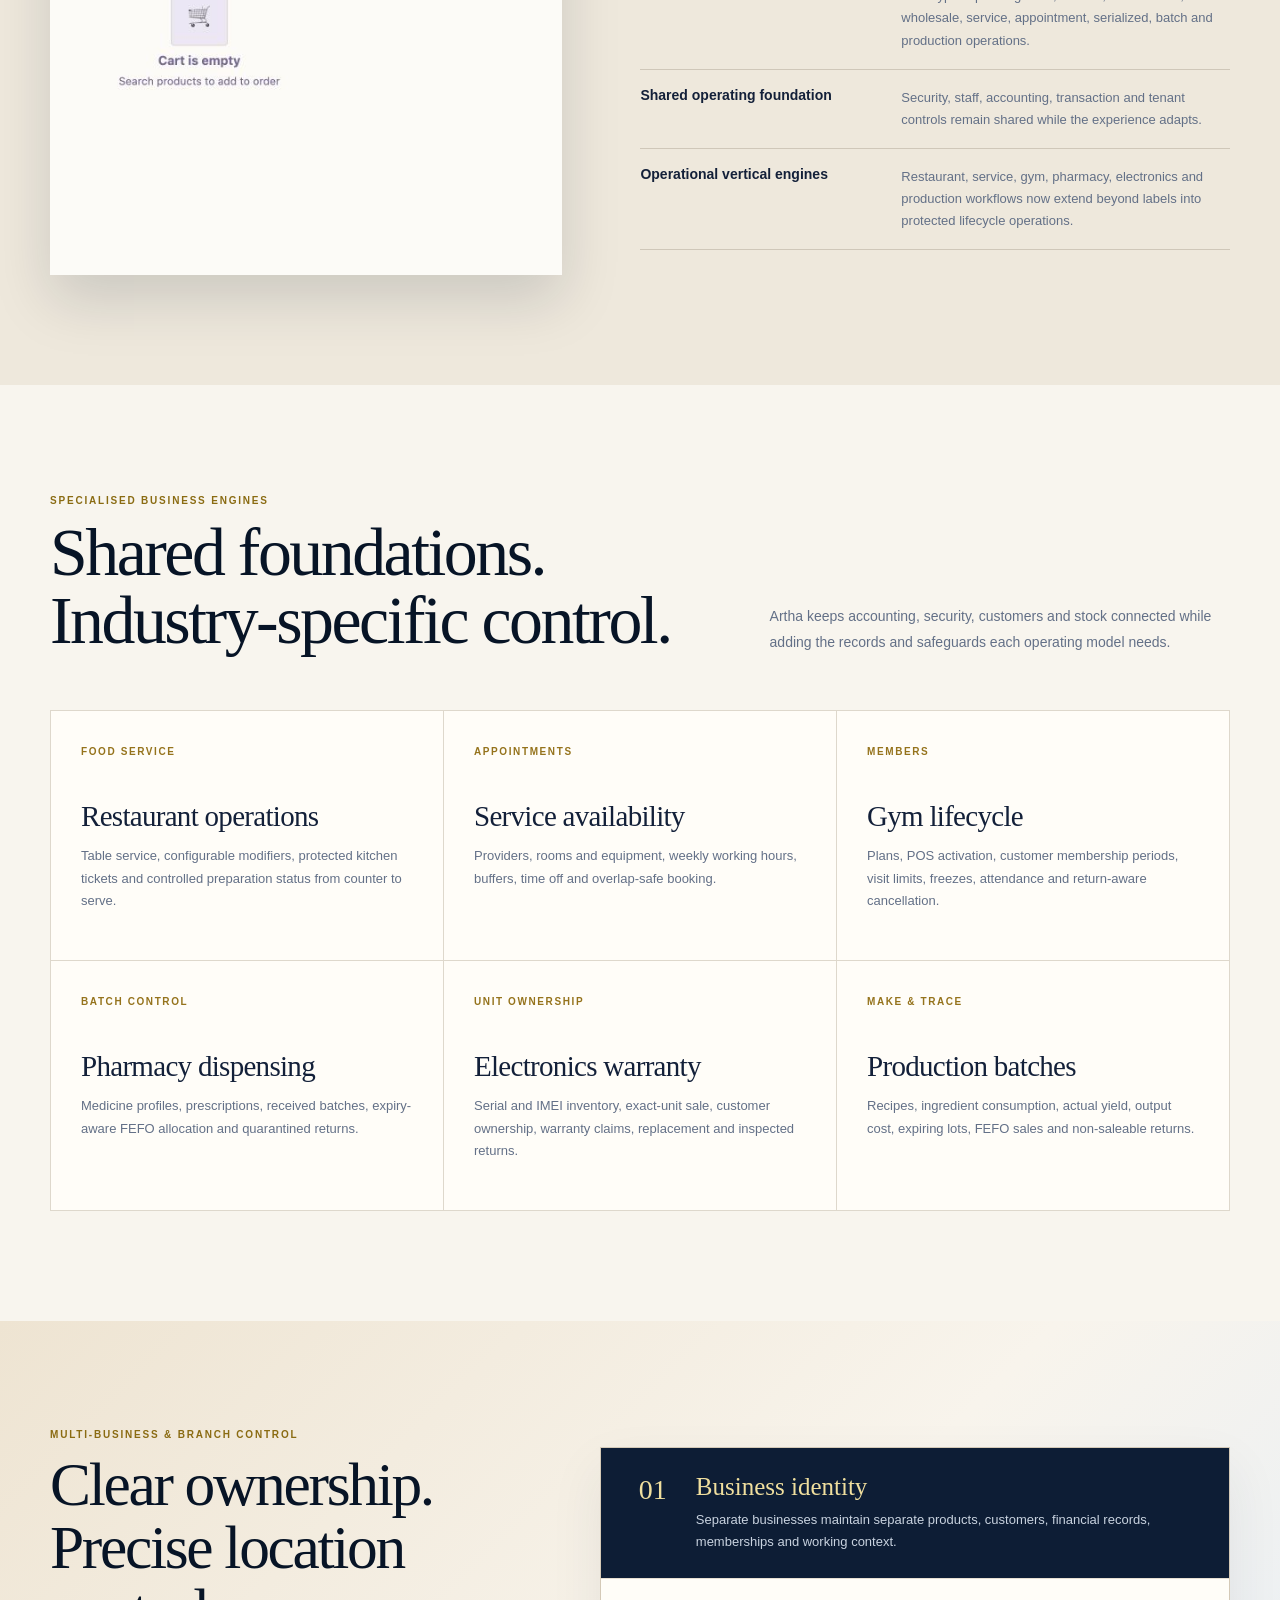
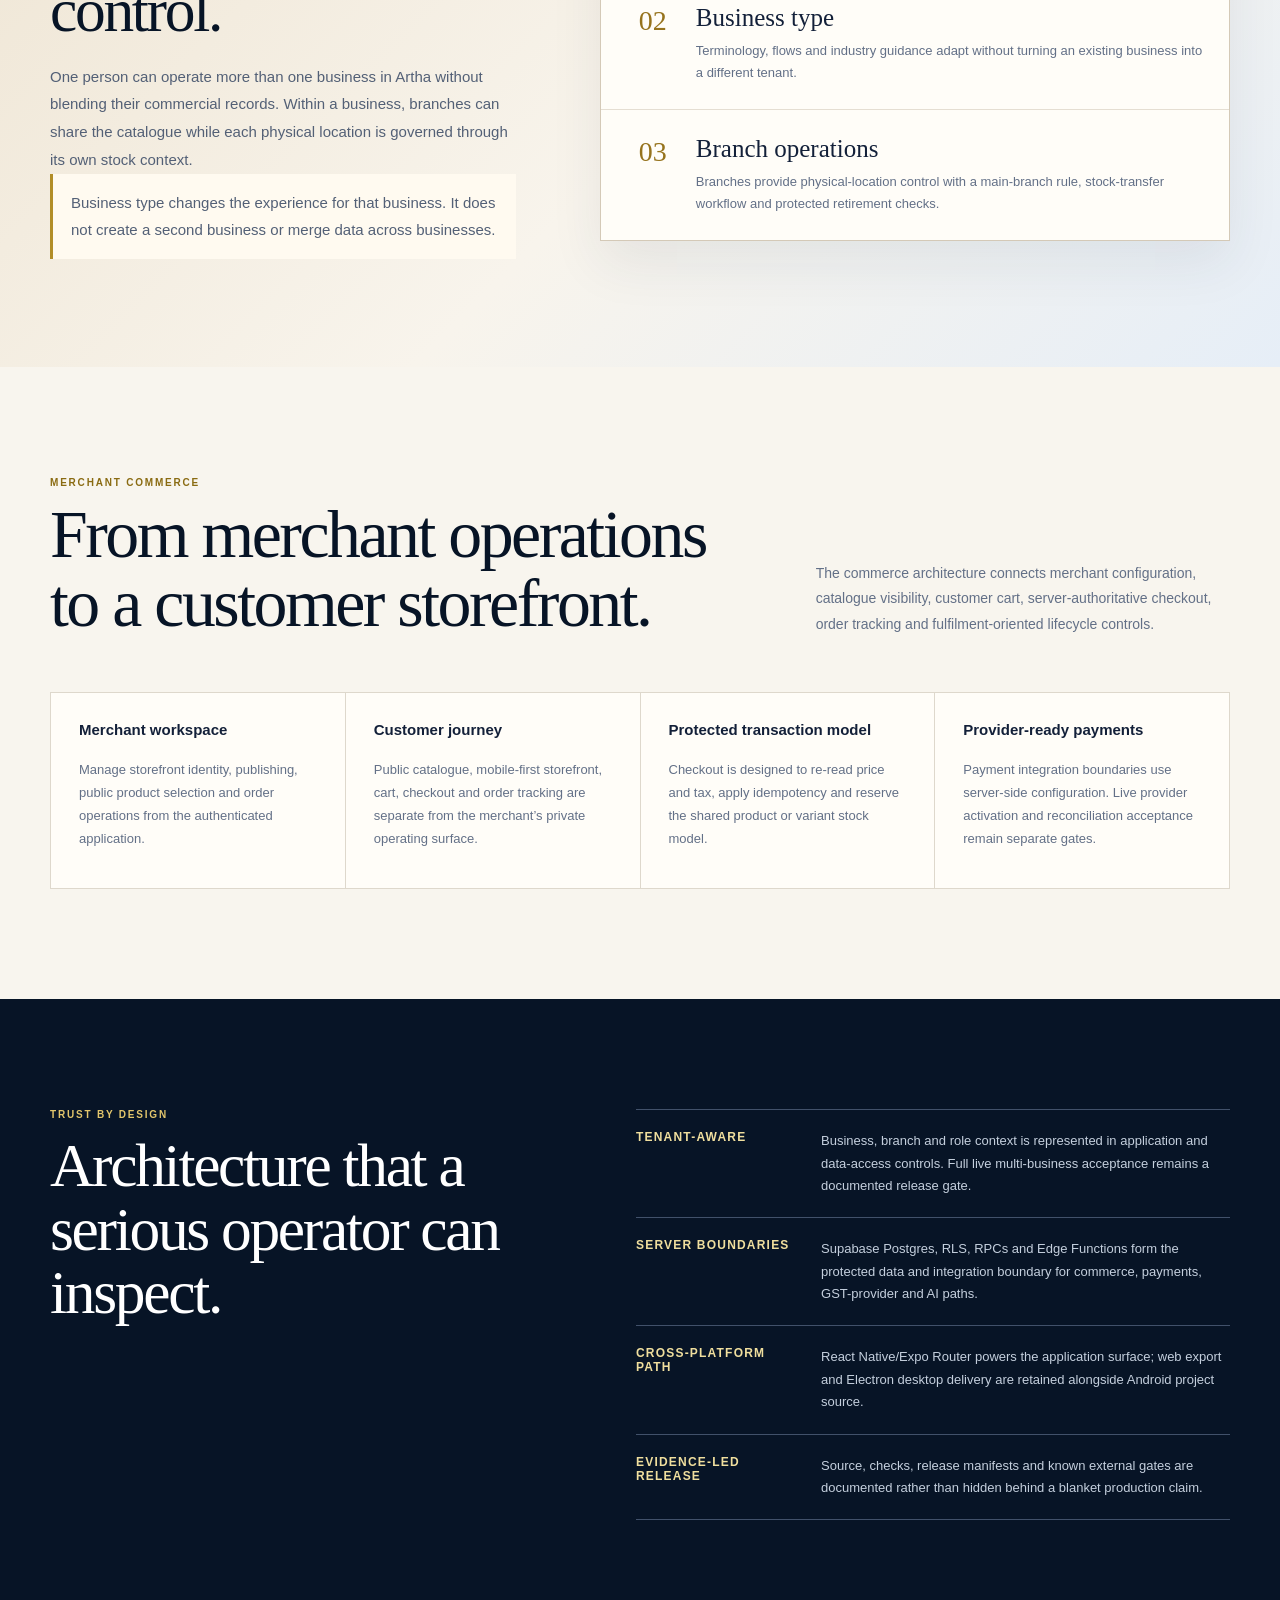
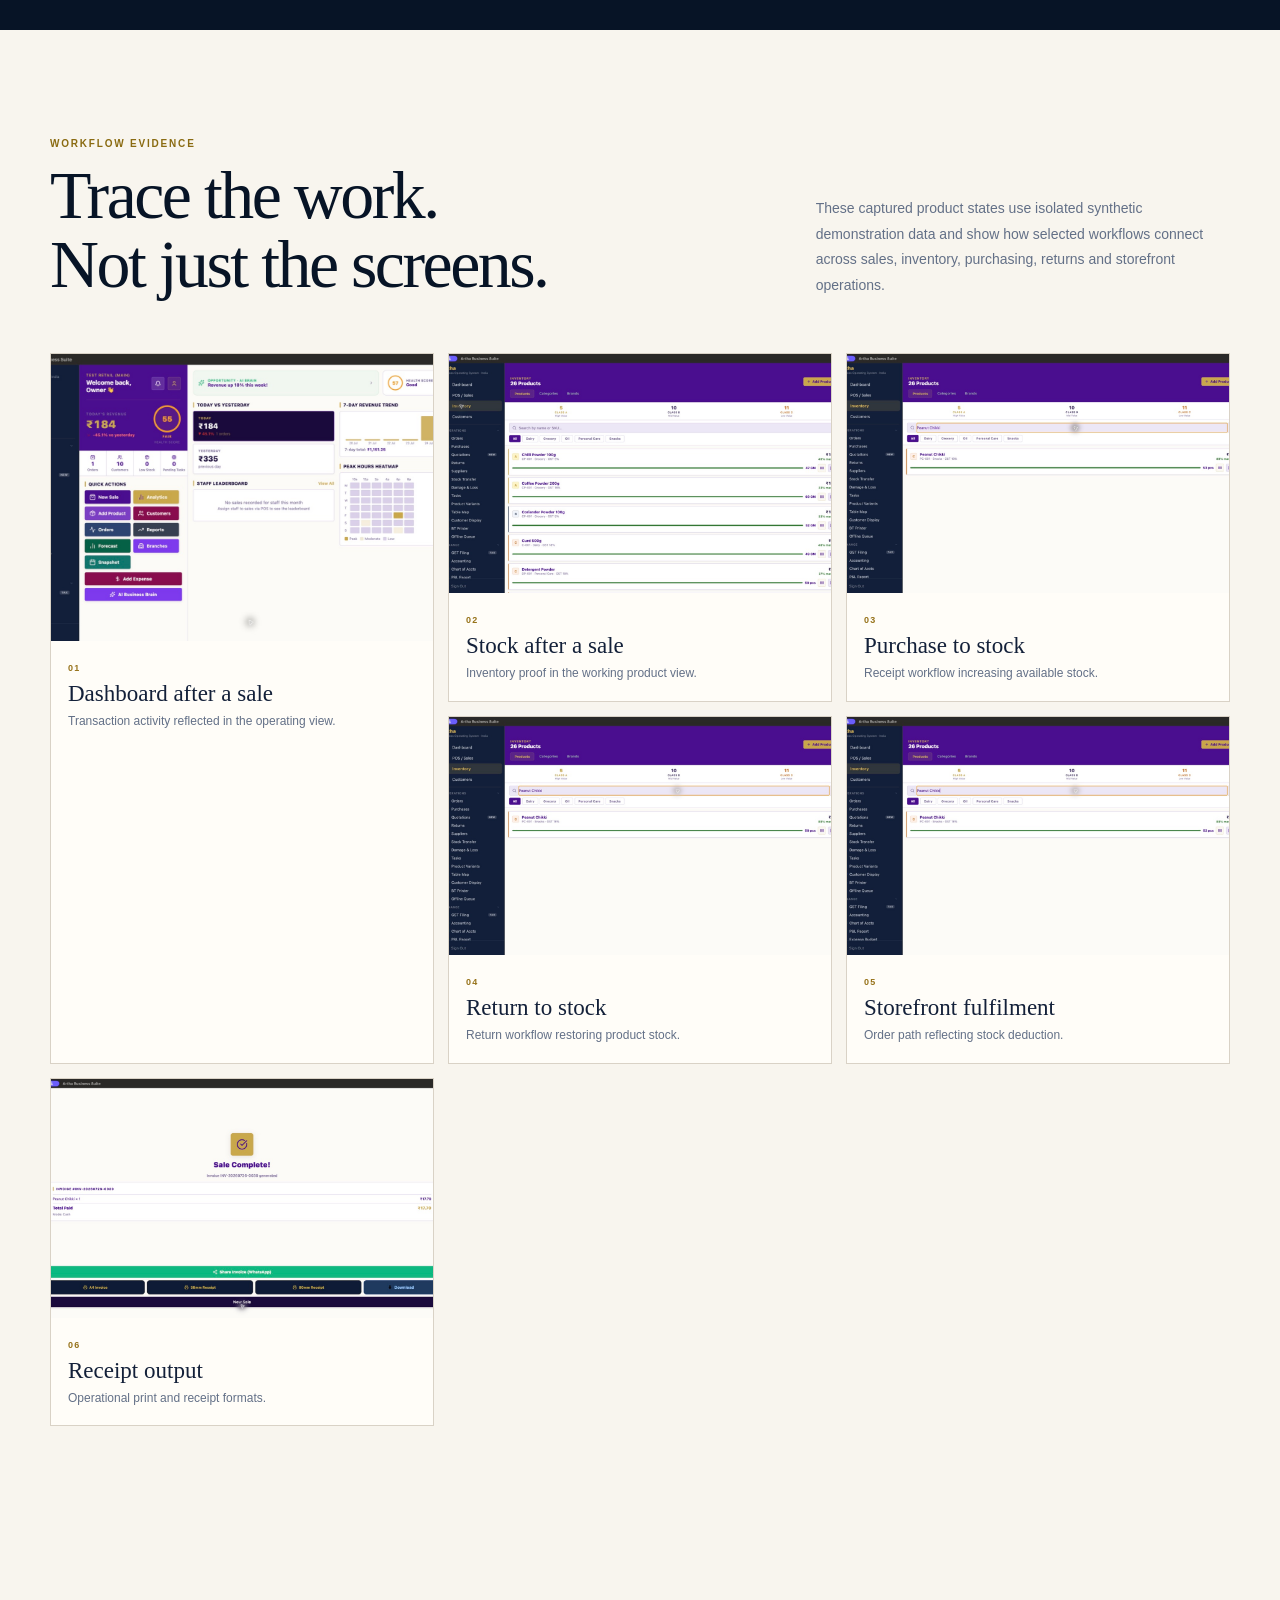
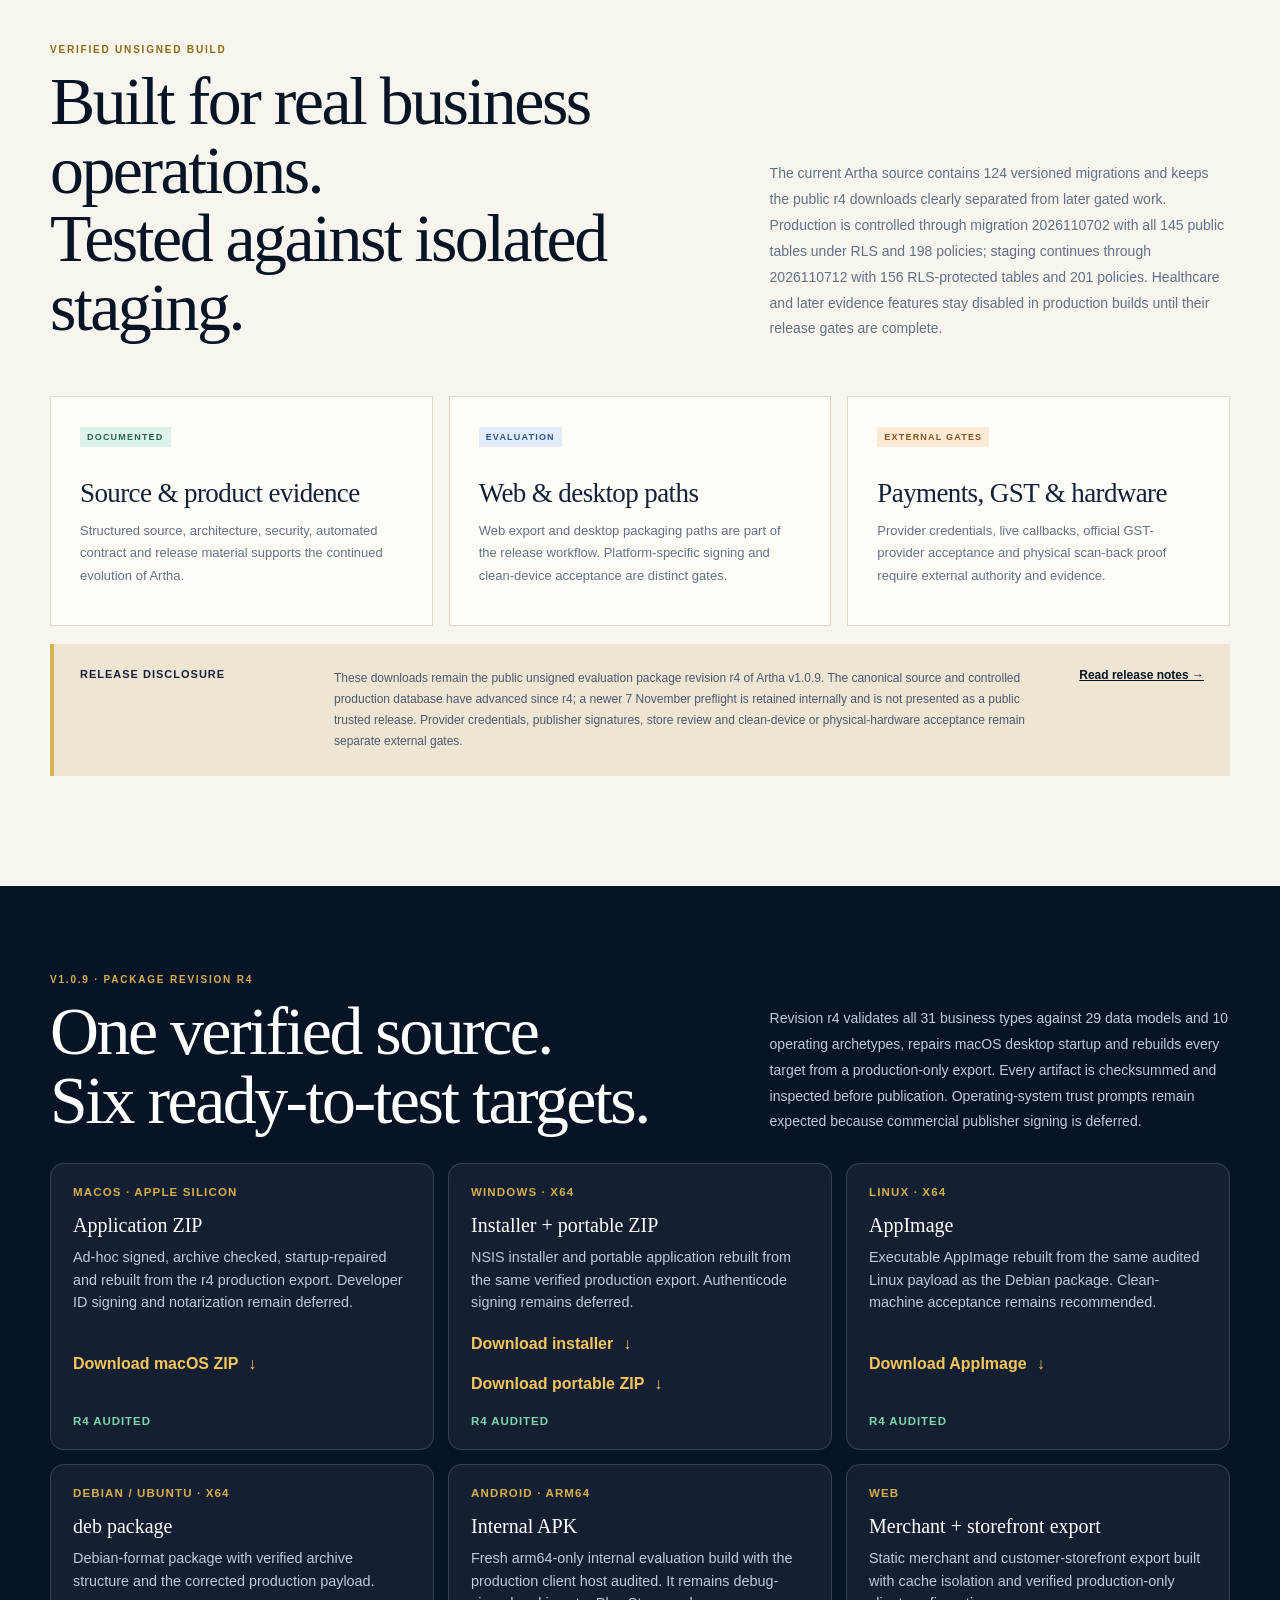
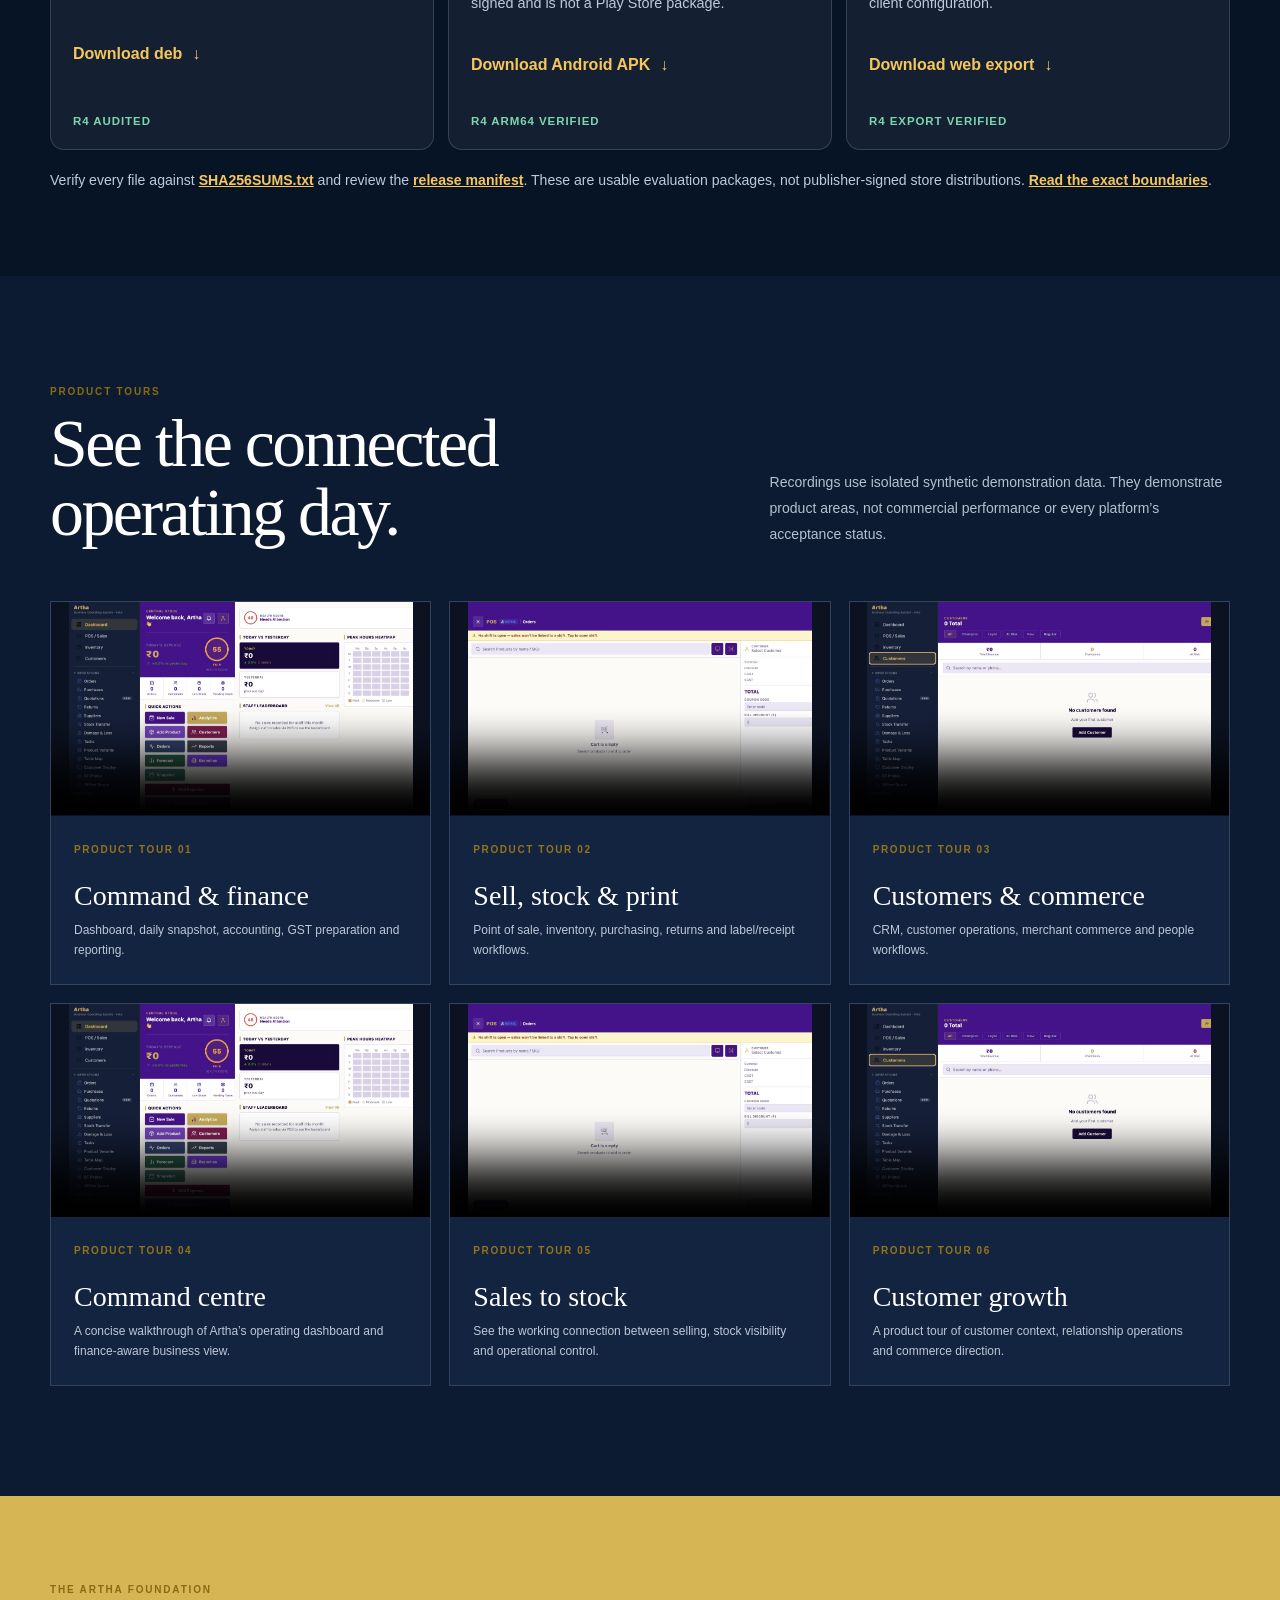
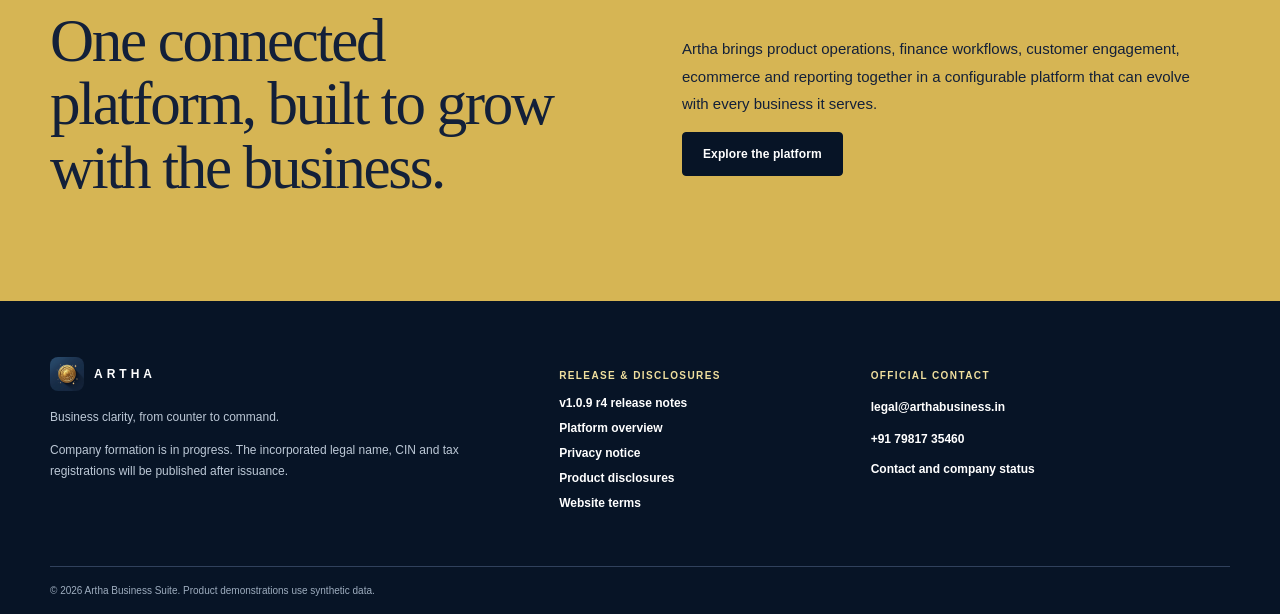
==== commit cf17cac2: "Update current source and staging facts" ====
--- a/index.html
+++ b/index.html
@@ -69,9 +69,9 @@
     <section class="proof-section wrap" aria-label="Artha product evidence">
       <div class="proof-heading"><p class="kicker">A visible product foundation</p><h2>Depth you can inspect.<br>Scope you can understand.</h2><p>The current Artha source and release record show a substantial, multi-surface operating platform—while keeping live-provider, hardware and statutory gates honest.</p></div>
       <div class="proof-grid proof-grid-six">
-        <article><strong>228</strong><span>TypeScript and TSX product files</span></article>
-        <article><strong>122</strong><span>versioned database migrations</span></article>
-        <article><strong>121</strong><span>business application routes</span></article>
+        <article><strong>231</strong><span>TypeScript and TSX product files</span></article>
+        <article><strong>124</strong><span>versioned database migrations</span></article>
+        <article><strong>118</strong><span>verified application route modules</span></article>
         <article><strong>31</strong><span>configured business experiences</span></article>
         <article><strong>8</strong><span>Edge Function integration entries</span></article>
         <article><strong>6</strong><span>product recordings in the video library</span></article>
@@ -183,7 +183,7 @@
     <section class="section wrap" id="evidence">
       <div class="section-heading">
         <div><p class="kicker">Verified unsigned build</p><h2>Built for real business operations.<br>Tested against isolated staging.</h2></div>
-        <p>The current Artha source replays all 122 versioned migrations and keeps the public r4 downloads clearly separated from later gated work. Production is controlled through migration 2026110702 with all 145 public tables under RLS and 198 policies; staging continues through 2026110710 with 156 RLS-protected tables and 201 policies. Healthcare and later evidence features stay disabled in production builds until their release gates are complete.</p>
+        <p>The current Artha source contains 124 versioned migrations and keeps the public r4 downloads clearly separated from later gated work. Production is controlled through migration 2026110702 with all 145 public tables under RLS and 198 policies; staging continues through 2026110712 with 156 RLS-protected tables and 201 policies. Healthcare and later evidence features stay disabled in production builds until their release gates are complete.</p>
       </div>
       <div class="status-grid">
         <article><span class="status-label verified">Documented</span><h3>Source &amp; product evidence</h3><p>Structured source, architecture, security, automated contract and release material supports the continued evolution of Artha.</p></article>
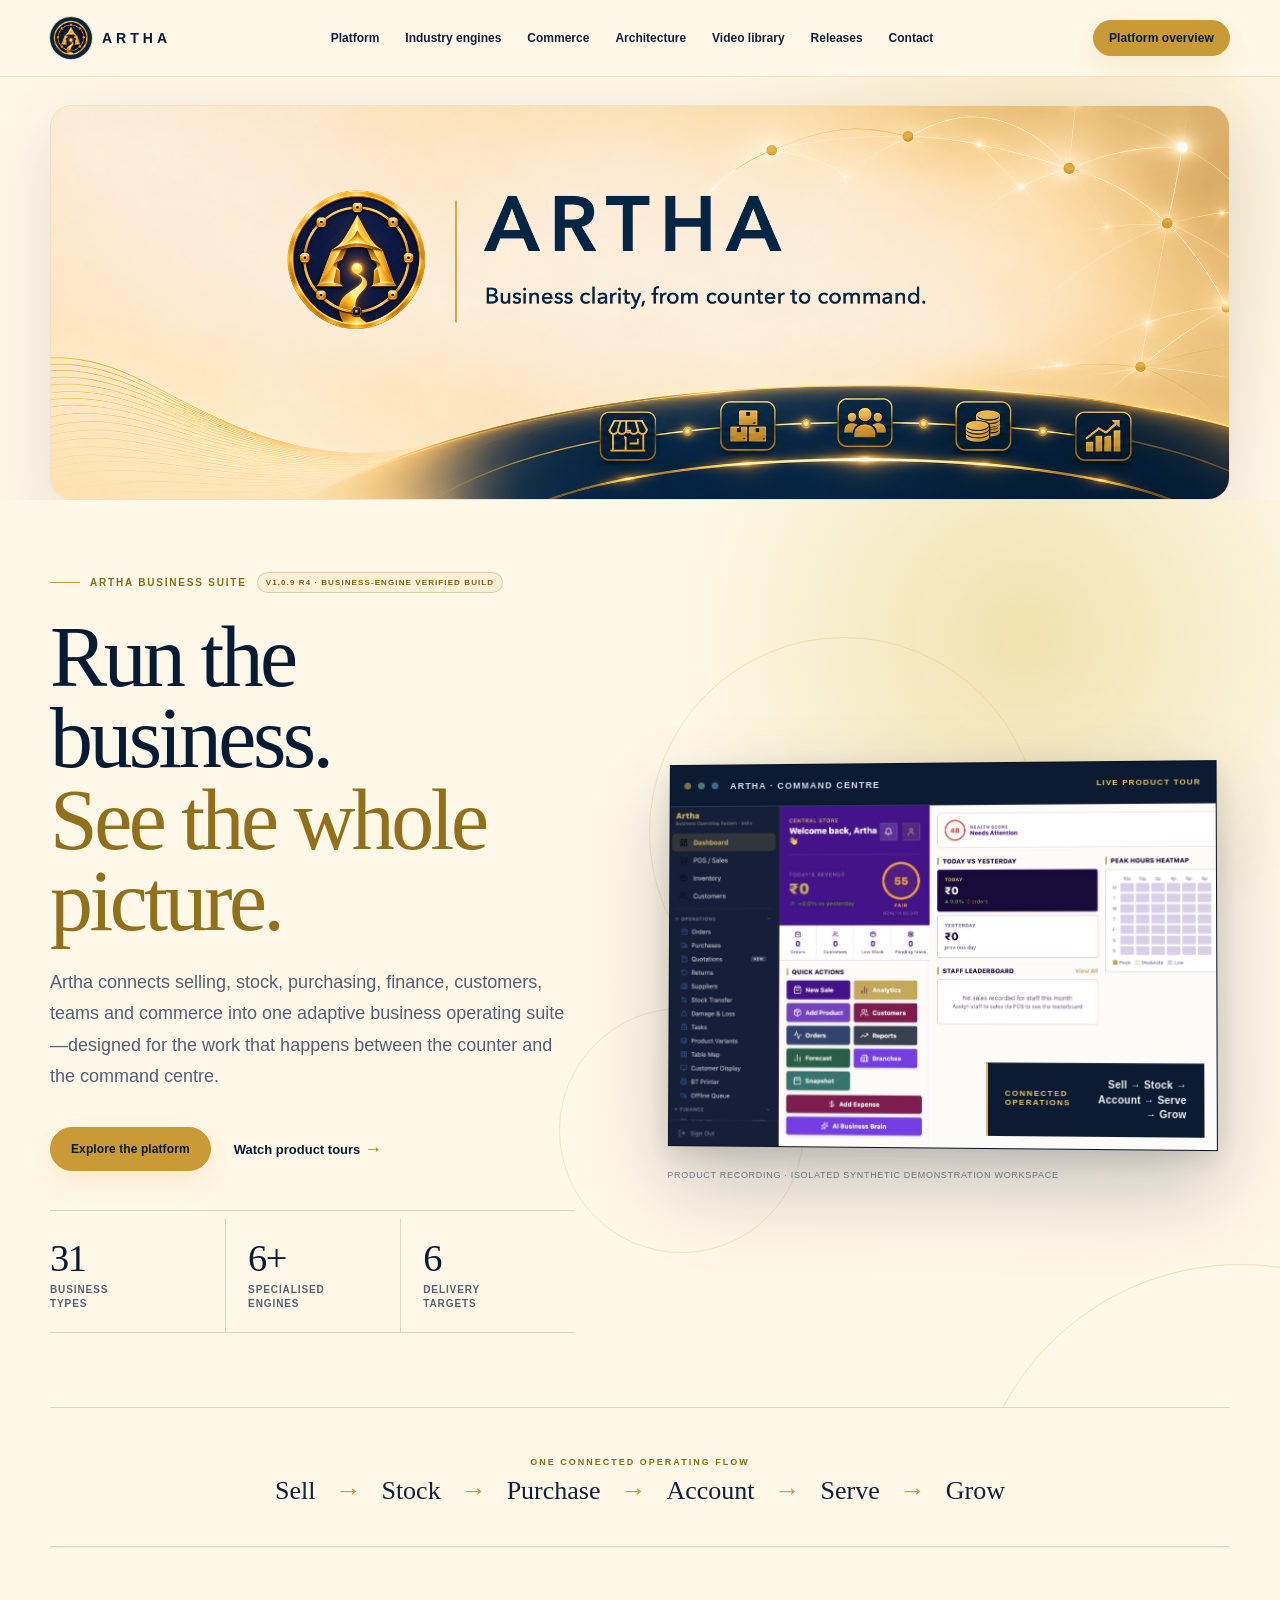
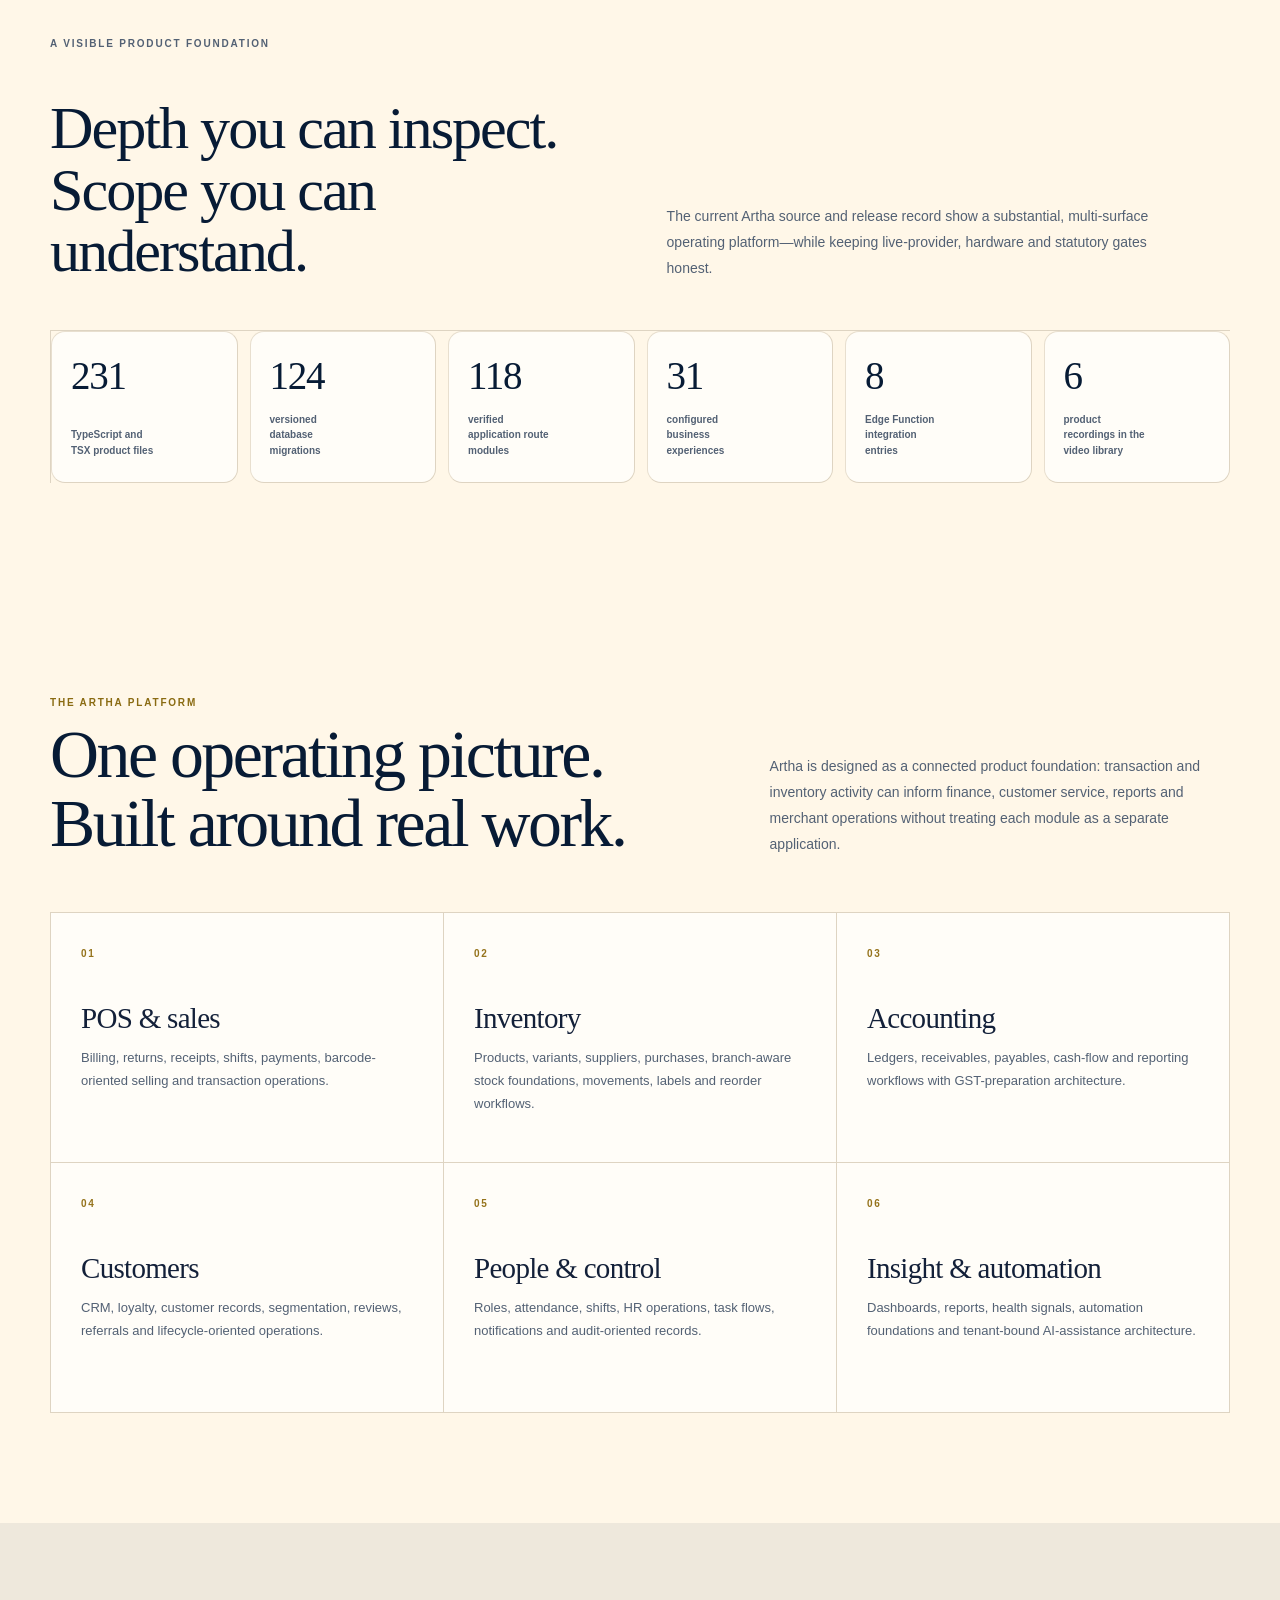
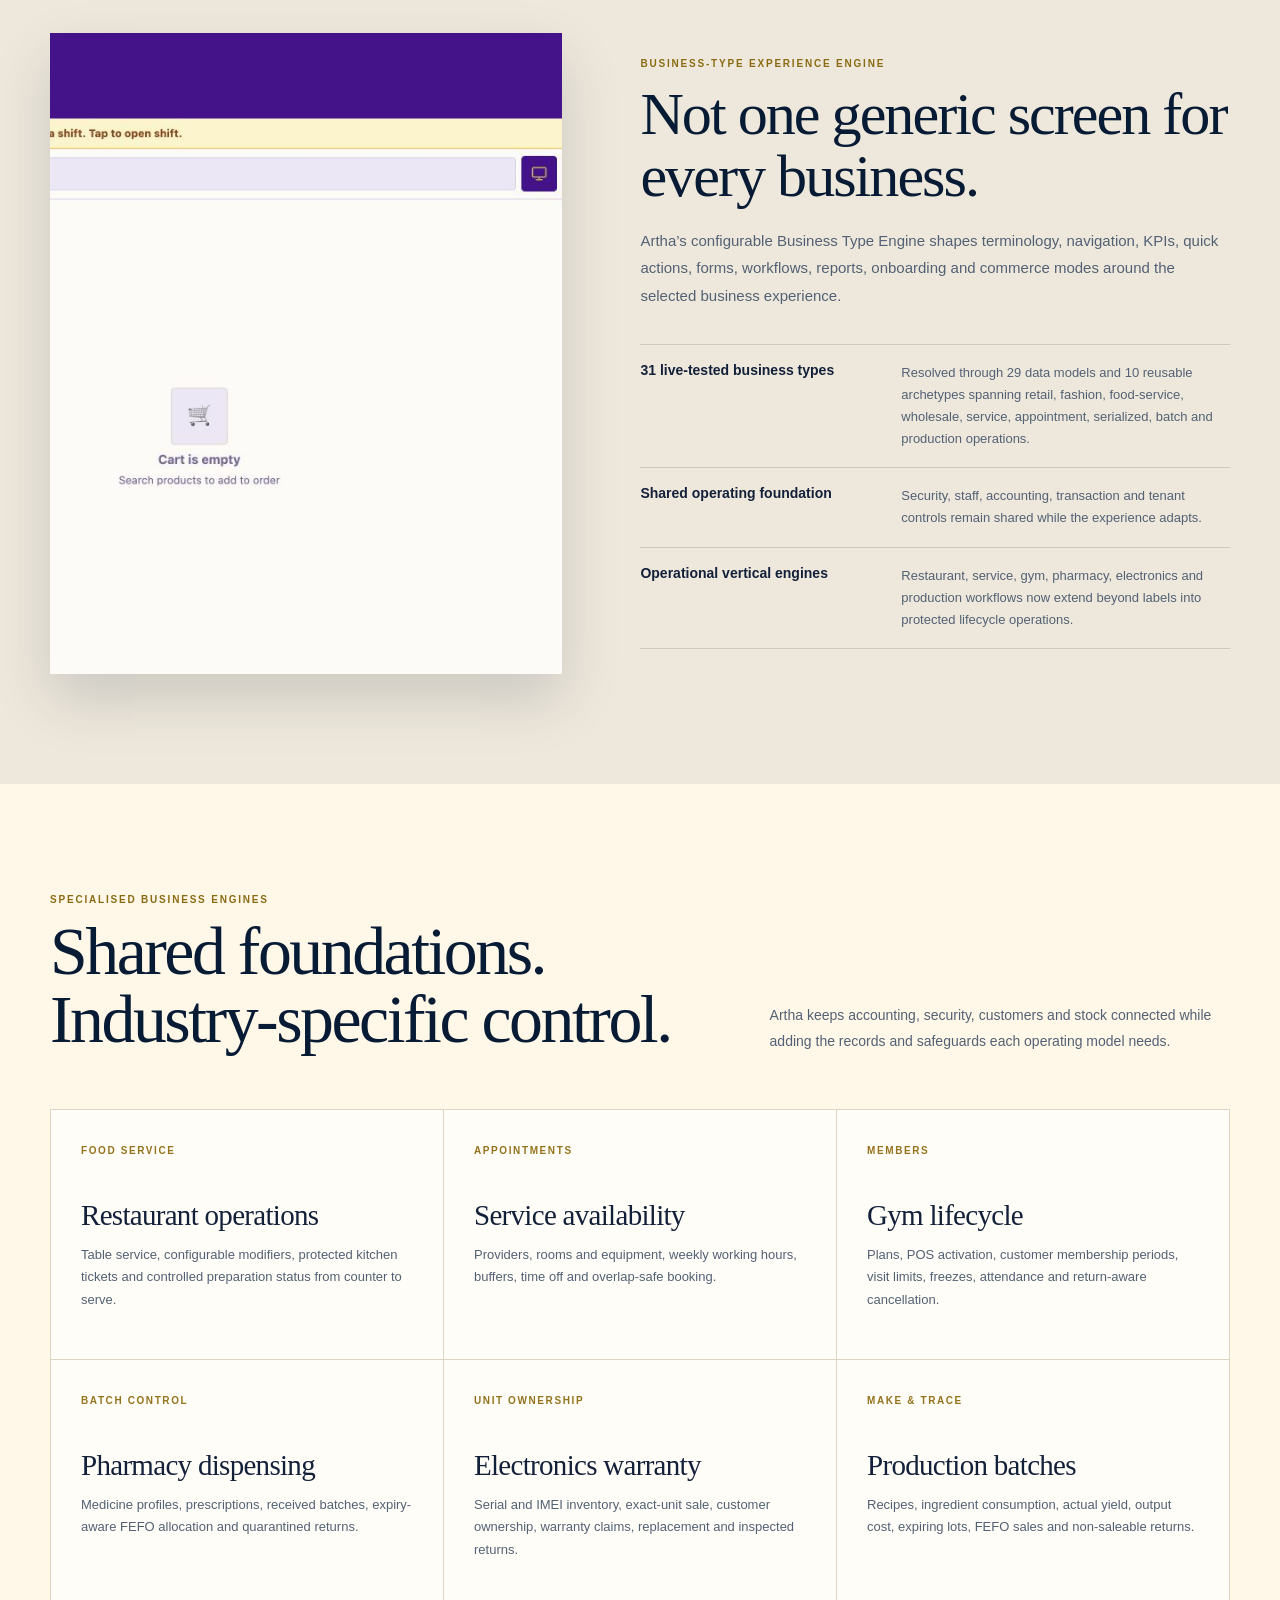
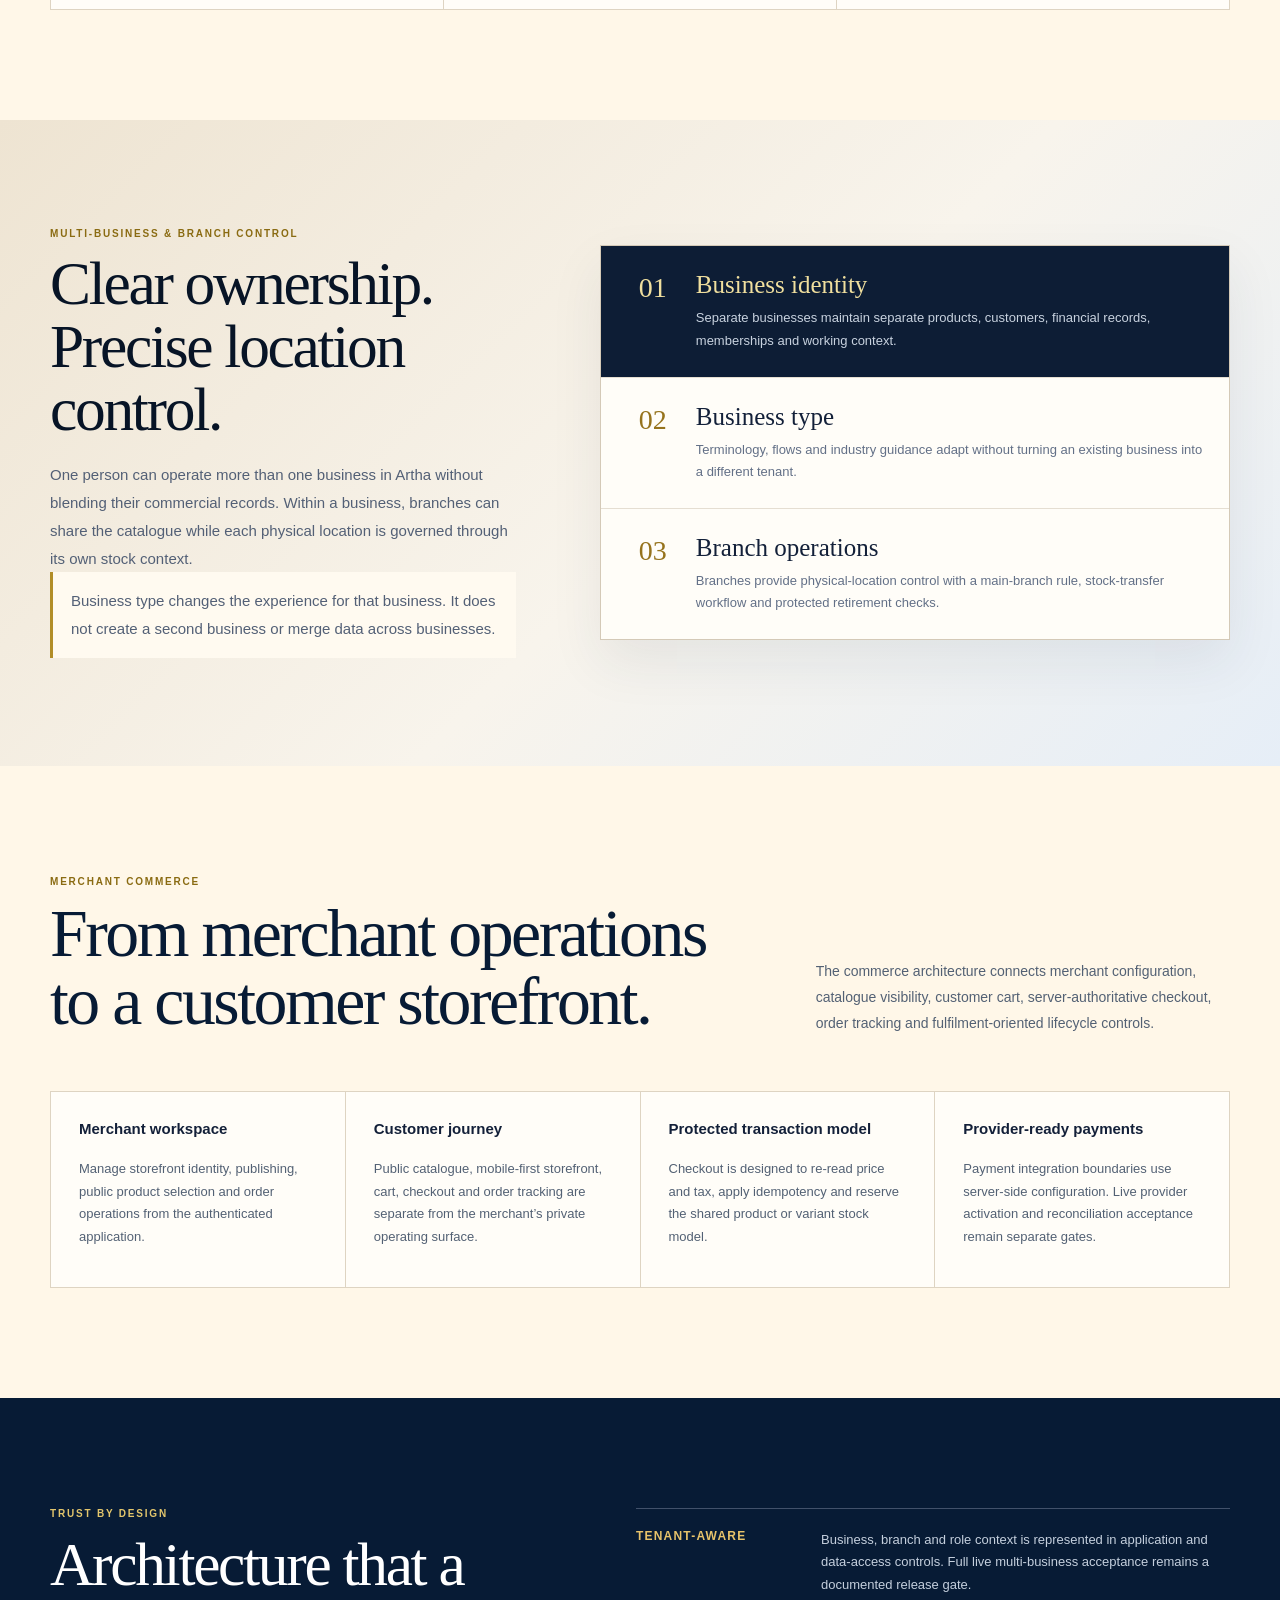
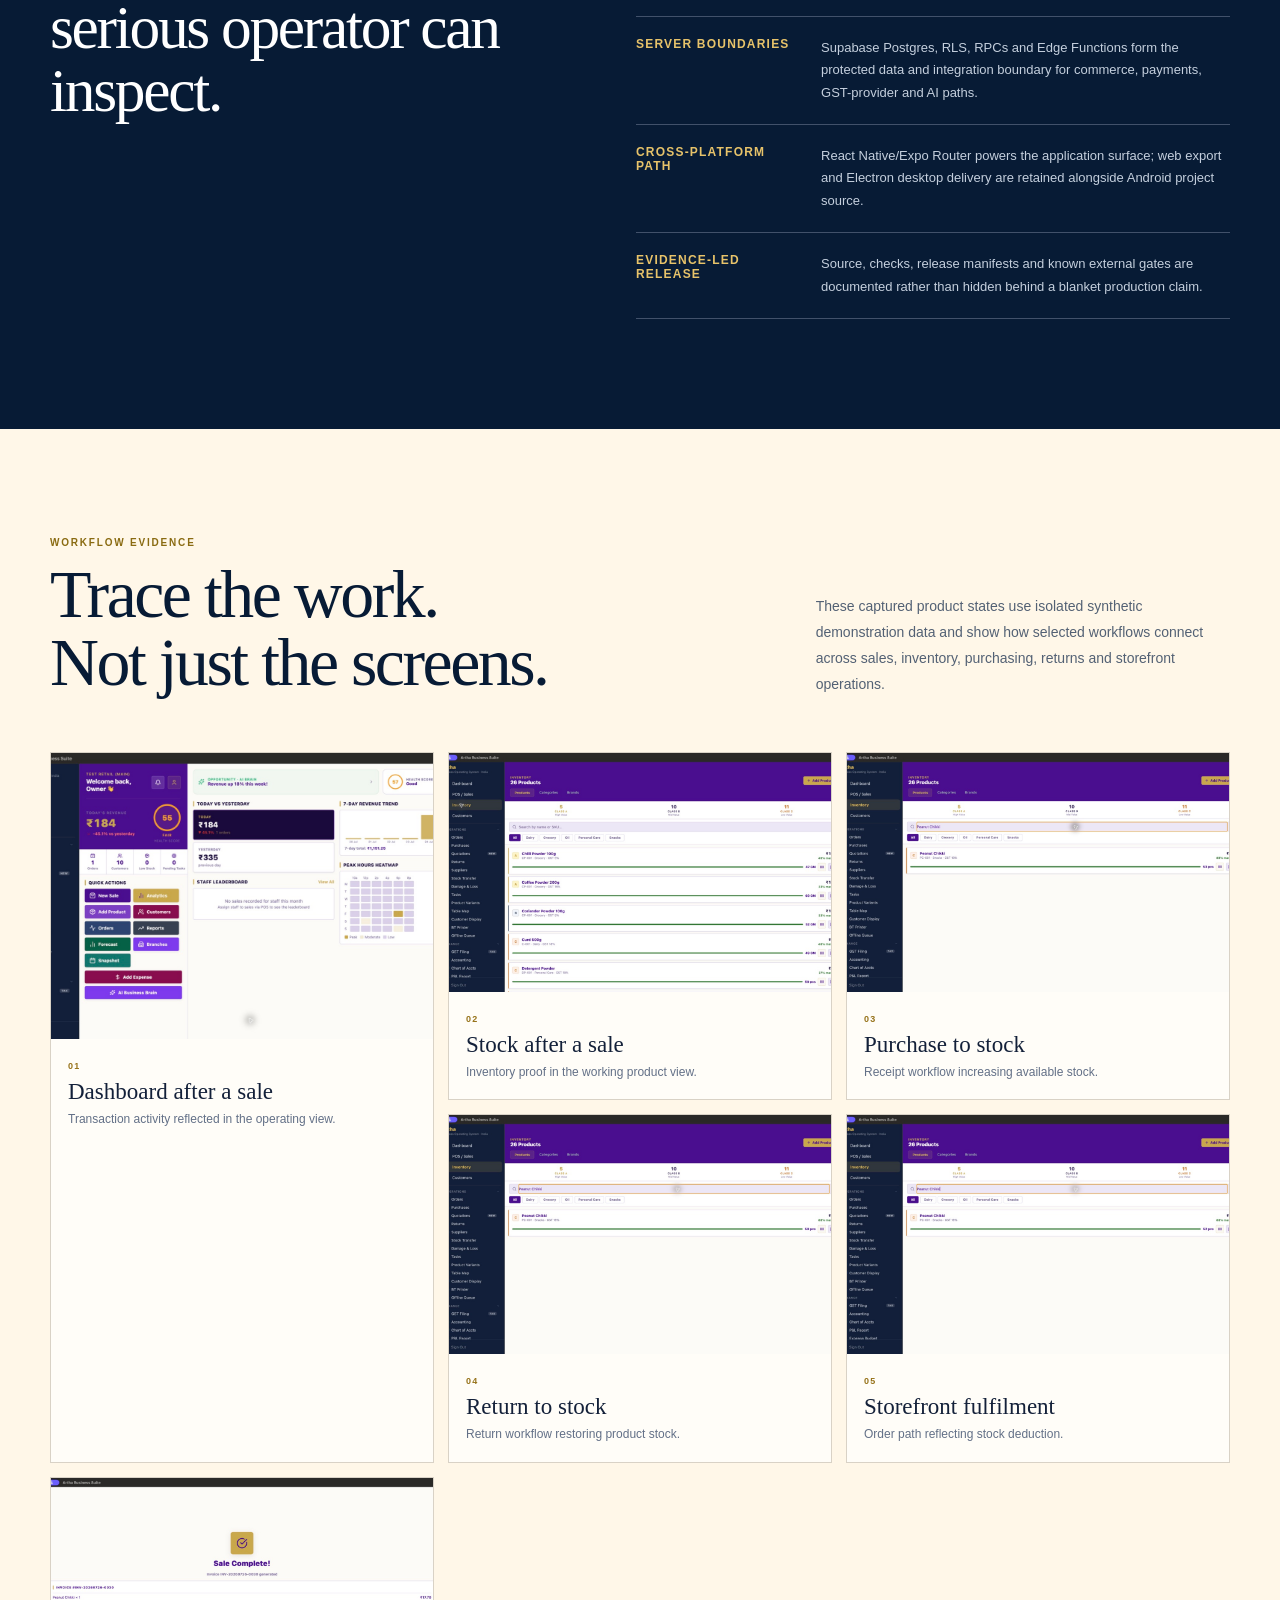
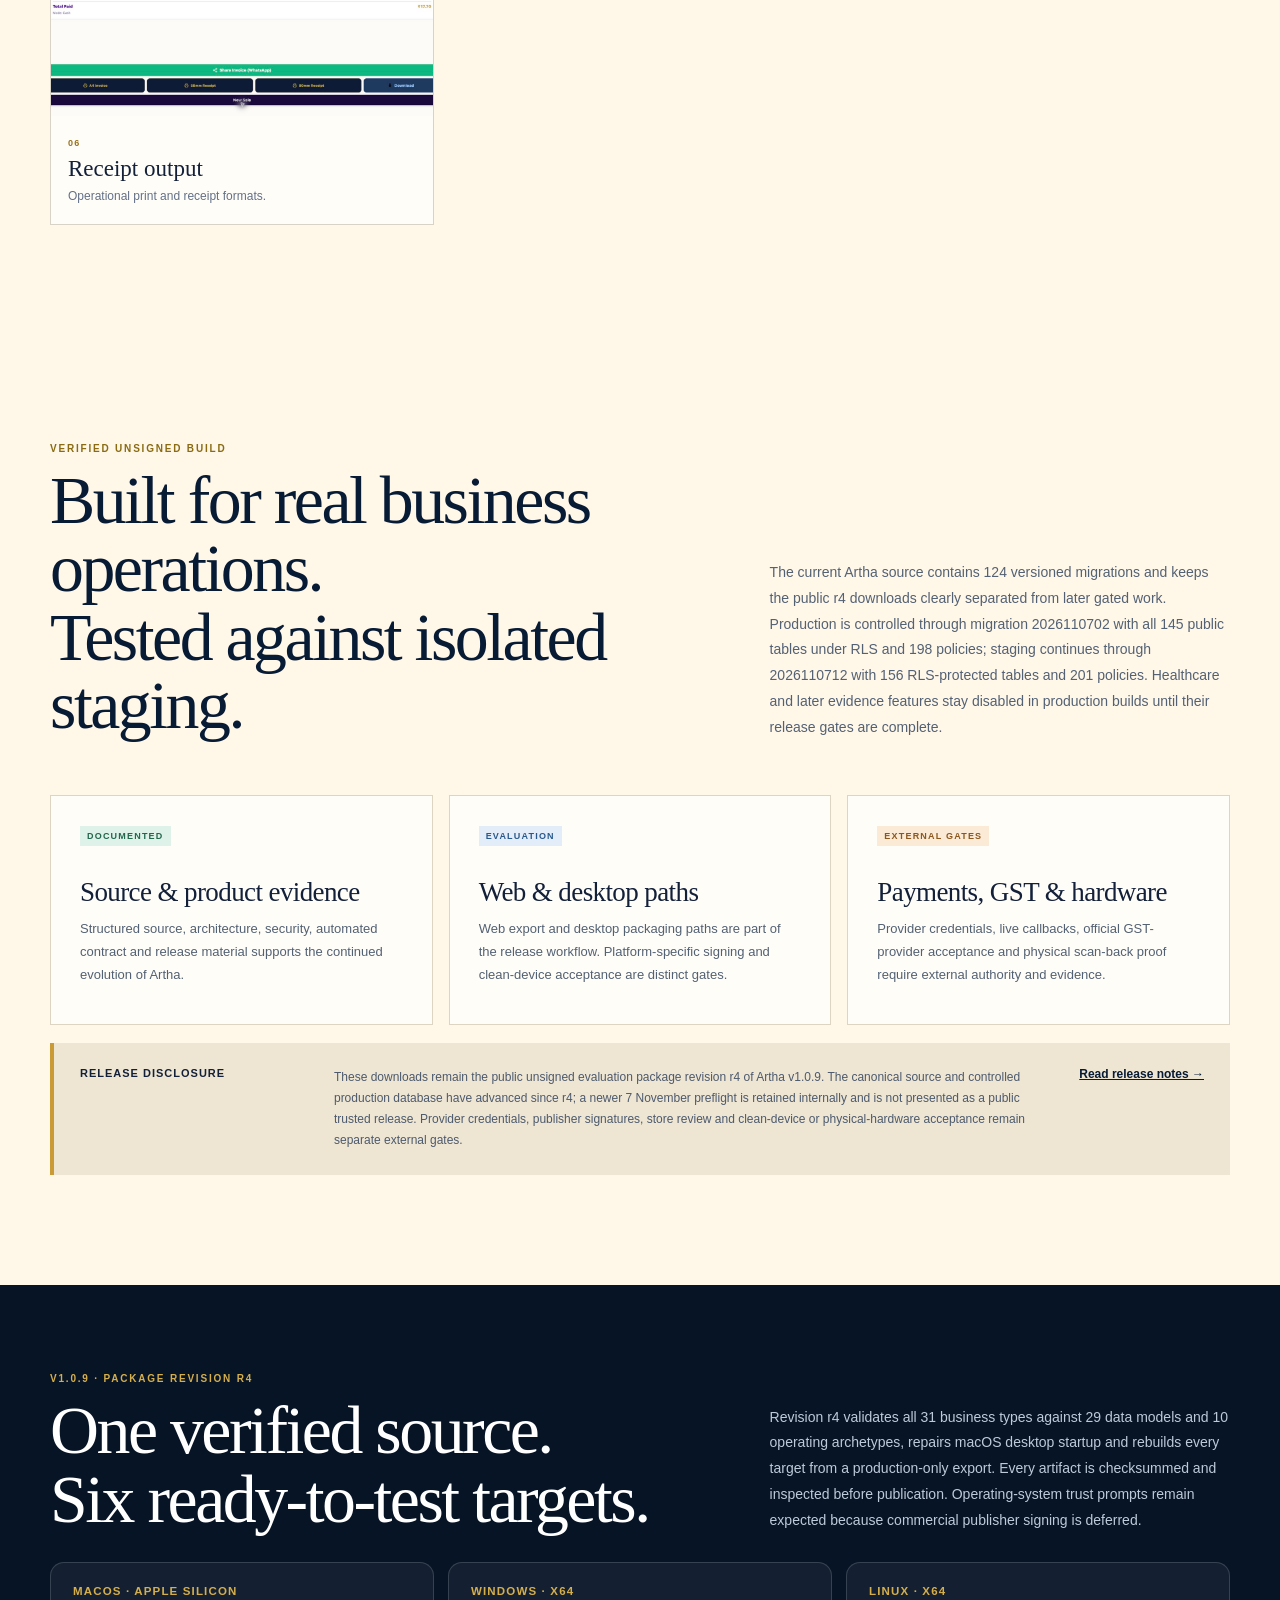
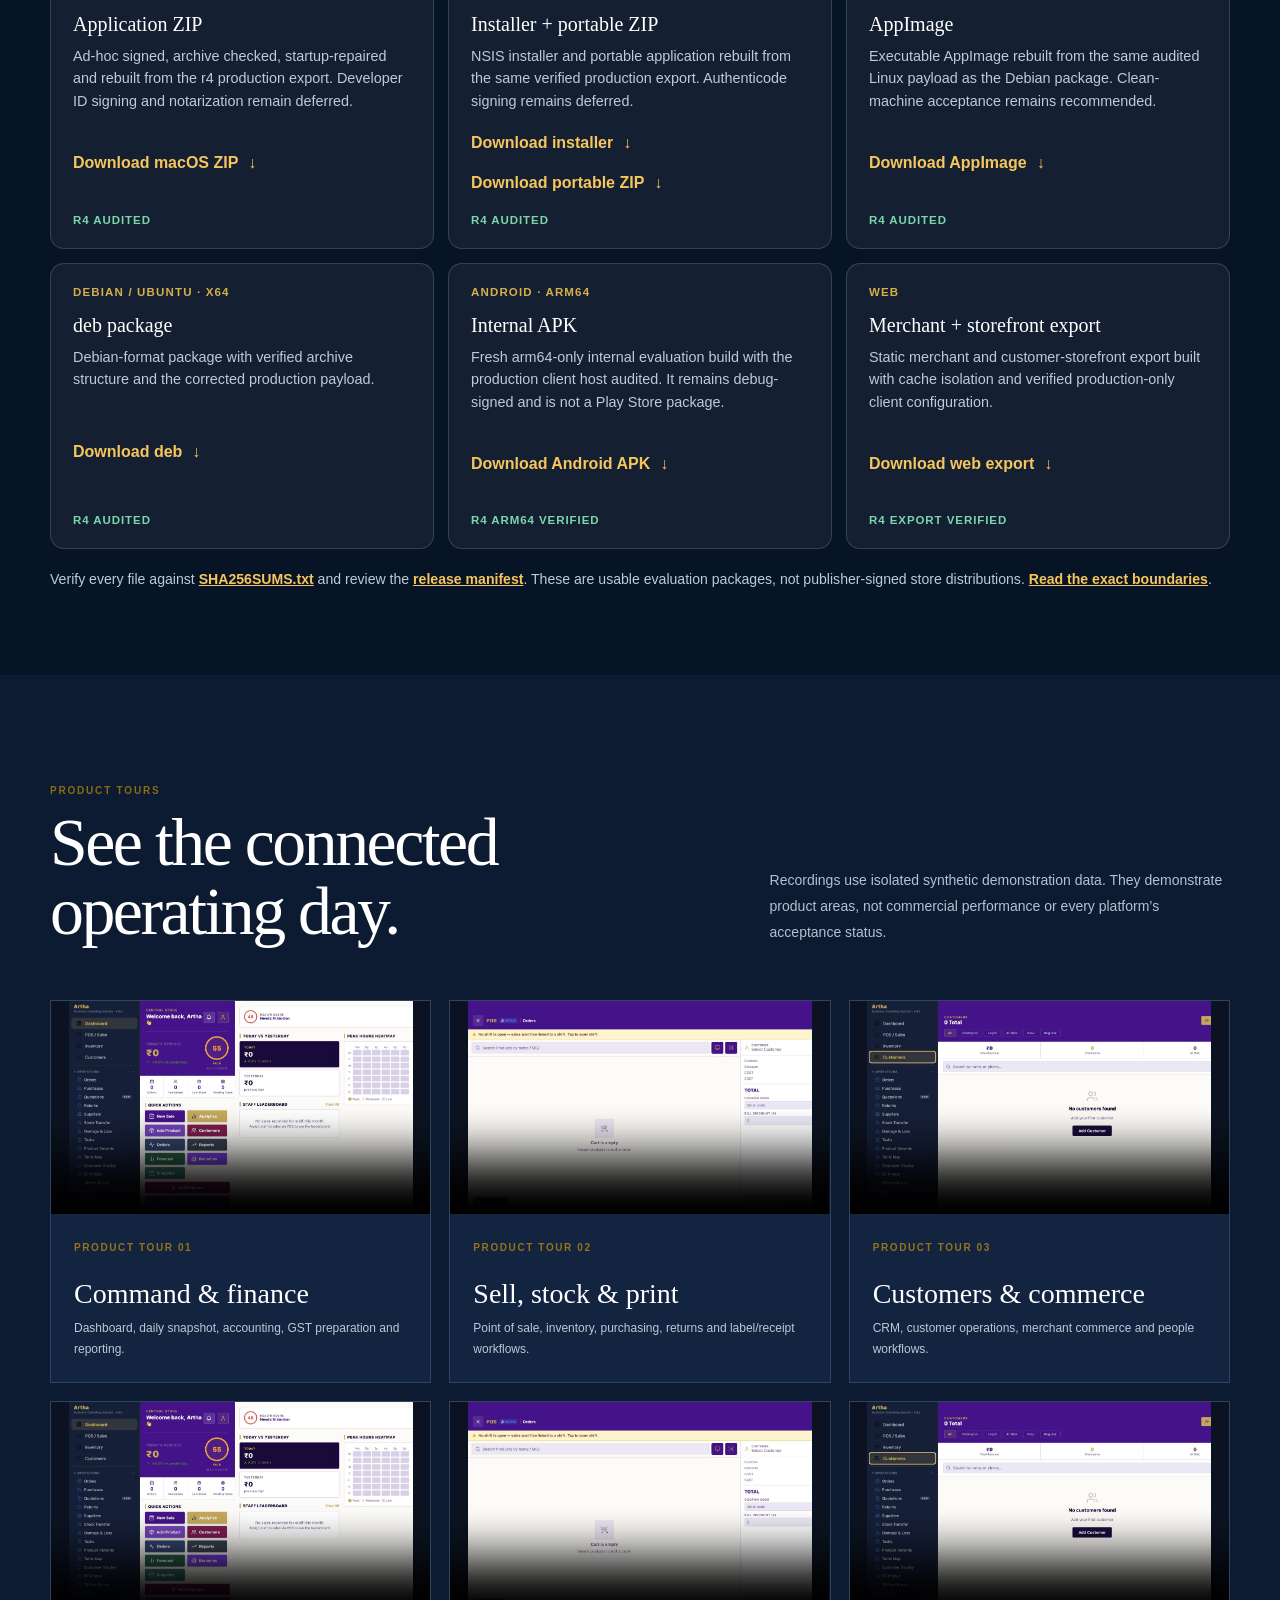
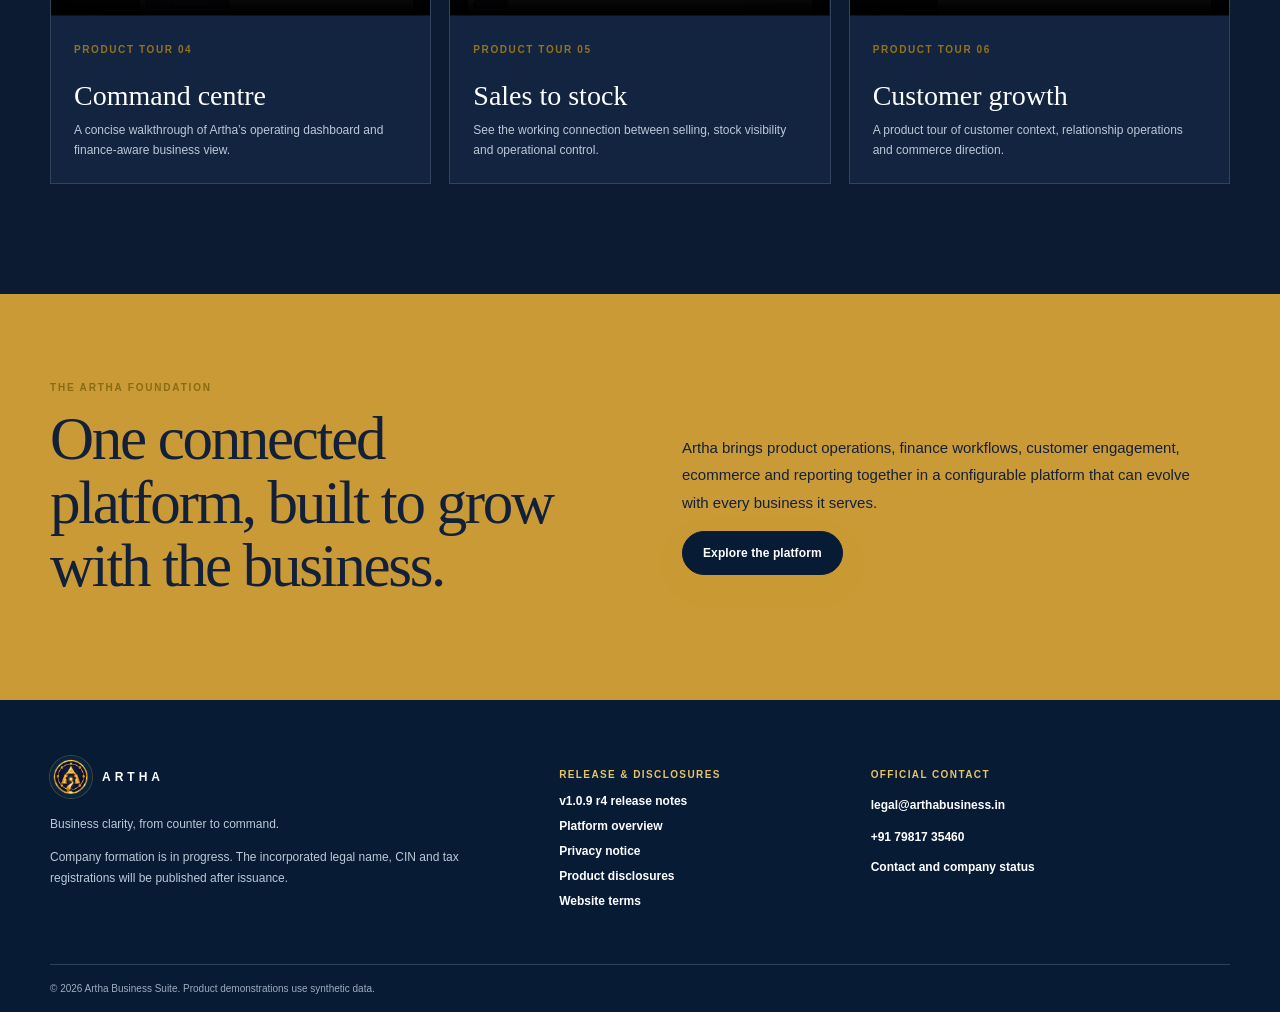
==== commit e98bbb6c: "feat: apply approved Royal Gateway brand system" ====
--- a/index.html
+++ b/index.html
@@ -9,16 +9,23 @@
   <meta property="og:title" content="Artha Business Suite — Business clarity, from counter to command">
   <meta property="og:description" content="A connected multi-industry operating platform for sales, stock, finance, customers and commerce.">
   <meta property="og:image" content="assets/og.png">
+  <meta property="og:image:width" content="1200">
+  <meta property="og:image:height" content="630">
+  <meta name="twitter:card" content="summary_large_image">
+  <meta name="twitter:title" content="Artha Business Suite — Business clarity, from counter to command">
+  <meta name="twitter:description" content="A connected multi-industry operating platform for sales, stock, finance, customers and commerce.">
+  <meta name="twitter:image" content="assets/og.png">
   <title>Artha Business Suite — Business clarity, from counter to command</title>
   <link rel="icon" href="assets/artha-icon.png">
   <link rel="stylesheet" href="styles.css">
+  <link rel="stylesheet" href="brand.css">
   <link rel="stylesheet" href="release.css">
 </head>
 <body>
   <a class="skip-link" href="#main">Skip to content</a>
   <header class="site-header">
     <div class="wrap nav">
-      <a class="brand" href="#top" aria-label="Artha Business Suite home"><img src="assets/artha-icon.png" alt="">ARTHA</a>
+      <a class="brand" href="#top" aria-label="Artha Business Suite home"><img src="assets/artha-icon.png" alt="Artha Royal Gateway emblem">ARTHA</a>
       <nav aria-label="Primary navigation">
         <a href="#platform">Platform</a>
         <a href="#verticals">Industry engines</a>
@@ -29,15 +36,30 @@
         <a href="contact.html">Contact</a>
       </nav>
       <a class="button button-small" href="platform.html">Platform overview</a>
+      <details class="mobile-menu">
+        <summary aria-label="Open navigation">Menu</summary>
+        <nav aria-label="Mobile navigation">
+          <a href="#platform">Platform</a><a href="#verticals">Industry engines</a><a href="#commerce">Commerce</a><a href="#architecture">Architecture</a><a href="#demos">Video library</a><a href="#releases">Releases</a><a href="contact.html">Contact</a>
+        </nav>
+      </details>
     </div>
   </header>
 
   <main id="main">
+    <section class="brand-banner" aria-label="Artha Business Suite identity">
+      <div class="wrap brand-banner-frame">
+        <img class="brand-banner-art" src="assets/brand/artha-website-hero-royal-gateway.png" alt="Artha Royal Gateway emblem and the words Business clarity, from counter to command">
+        <div class="brand-banner-mobile" aria-hidden="true">
+          <img src="assets/brand/artha-master-emblem.png" alt="">
+          <div><strong>ARTHA</strong><span>Business clarity, from counter to command.</span></div>
+        </div>
+      </div>
+    </section>
     <section class="hero" id="top">
       <div class="wrap hero-grid">
         <div>
           <p class="eyebrow"><span></span>Artha Business Suite <b class="release-chip">v1.0.9 r4 · business-engine verified build</b></p>
-          <h1>The operating system<br><em>for ambitious businesses.</em></h1>
+          <h1>Run the business.<br><em>See the whole picture.</em></h1>
           <p class="lede">Artha connects selling, stock, purchasing, finance, customers, teams and commerce into one adaptive business operating suite—designed for the work that happens between the counter and the command centre.</p>
           <div class="actions">
             <a class="button" href="#platform">Explore the platform</a>
@@ -228,7 +250,7 @@
   </main>
 
   <footer class="site-footer">
-    <div class="wrap footer-grid"><div><a class="brand brand-light" href="#top"><img src="assets/artha-icon.png" alt="">ARTHA</a><p>Business clarity, from counter to command.</p><p>Company formation is in progress. The incorporated legal name, CIN and tax registrations will be published after issuance.</p></div><div><p class="footer-title">Release &amp; disclosures</p><a href="release-notes.html">v1.0.9 r4 release notes</a><a href="platform.html">Platform overview</a><a href="privacy.html">Privacy notice</a><a href="disclosures.html">Product disclosures</a><a href="terms.html">Website terms</a></div><div><p class="footer-title">Official contact</p><p><a href="mailto:legal@arthabusiness.in">legal@arthabusiness.in</a><a href="tel:+917981735460">+91 79817 35460</a></p><a href="contact.html">Contact and company status</a></div></div>
+    <div class="wrap footer-grid"><div><a class="brand brand-light" href="#top"><img src="assets/artha-icon.png" alt="Artha Royal Gateway emblem">ARTHA</a><p>Business clarity, from counter to command.</p><p>Company formation is in progress. The incorporated legal name, CIN and tax registrations will be published after issuance.</p></div><div><p class="footer-title">Release &amp; disclosures</p><a href="release-notes.html">v1.0.9 r4 release notes</a><a href="platform.html">Platform overview</a><a href="privacy.html">Privacy notice</a><a href="disclosures.html">Product disclosures</a><a href="terms.html">Website terms</a></div><div><p class="footer-title">Official contact</p><p><a href="mailto:legal@arthabusiness.in">legal@arthabusiness.in</a><a href="tel:+917981735460">+91 79817 35460</a></p><a href="contact.html">Contact and company status</a></div></div>
     <div class="wrap footer-bottom">© 2026 Artha Business Suite. Product demonstrations use synthetic data.</div>
   </footer>
 </body>
--- a/brand.css
+++ b/brand.css
@@ -0,0 +1,58 @@
+:root {
+  --navy: #071b35;
+  --navy-2: #0b2744;
+  --gold: #c99a35;
+  --gold-light: #e7c36a;
+  --cream: #fff7e8;
+  --paper: #fffdf8;
+  --muted: #536174;
+  --line: #ded4c2;
+}
+
+body {
+  background: radial-gradient(circle at 92% 2%, rgba(231, 195, 106, .14), transparent 25rem), var(--cream);
+}
+.site-header {
+  background: rgba(255, 247, 232, .94);
+  border-bottom-color: rgba(201, 154, 53, .22);
+}
+.brand img {
+  width: 42px;
+  height: 42px;
+  border-radius: 50%;
+  object-fit: cover;
+  box-shadow: 0 0 0 1px rgba(201, 154, 53, .35);
+}
+.button {
+  border-radius: 999px;
+  box-shadow: 0 10px 26px rgba(201, 154, 53, .14);
+}
+.legal-page { position: relative; }
+.legal-page::before {
+  content: "";
+  position: absolute;
+  z-index: -1;
+  top: 30px;
+  right: -80px;
+  width: 240px;
+  height: 240px;
+  border: 1px solid rgba(201, 154, 53, .18);
+  border-radius: 50%;
+  box-shadow: inset 0 0 0 45px rgba(231, 195, 106, .045);
+}
+.legal-page table {
+  overflow: hidden;
+  border-radius: 16px;
+  background: var(--paper);
+  box-shadow: 0 18px 45px rgba(7, 27, 53, .06);
+}
+.legal-page th { background: #f8e9cd; color: var(--navy); }
+.legal-notice {
+  border-left-color: var(--gold);
+  border-radius: 0 14px 14px 0;
+  background: #f8e9cd;
+}
+@media (max-width: 680px) {
+  .brand img { width: 38px; height: 38px; }
+  .legal-page::before { right: -140px; }
+}
--- a/release.css
+++ b/release.css
@@ -389,3 +389,116 @@
     padding-bottom: 76px;
   }
 }
+
+/* Approved 2026 Royal Gateway identity and responsive navigation. */
+:root {
+  --navy: #071b35;
+  --navy-2: #0b2744;
+  --gold: #c99a35;
+  --gold-light: #e7c36a;
+  --cream: #fff7e8;
+  --muted: #536174;
+  --line: #ded4c2;
+}
+
+.brand-banner {
+  padding: 28px 0 0;
+  overflow: hidden;
+  background: radial-gradient(circle at 82% 18%, rgba(231, 195, 106, .26), transparent 33%), var(--cream);
+}
+.brand-banner-frame {
+  overflow: hidden;
+  border: 1px solid rgba(201, 154, 53, .24);
+  border-radius: 22px;
+  background: #fff7e8;
+  box-shadow: 0 24px 70px rgba(7, 27, 53, .12);
+}
+.brand-banner-art { display: block; width: 100%; height: auto; }
+.brand-banner-mobile { display: none; }
+.brand img {
+  width: 42px;
+  height: 42px;
+  border-radius: 50%;
+  object-fit: cover;
+  box-shadow: 0 0 0 1px rgba(201, 154, 53, .35);
+}
+
+.mobile-menu { display: none; position: relative; }
+.mobile-menu summary {
+  cursor: pointer;
+  list-style: none;
+  border: 1px solid var(--gold);
+  border-radius: 999px;
+  padding: 9px 14px;
+  color: var(--navy);
+  font-size: 11px;
+  font-weight: 900;
+  letter-spacing: .6px;
+  text-transform: uppercase;
+}
+.mobile-menu summary::-webkit-details-marker { display: none; }
+.mobile-menu nav {
+  position: absolute;
+  right: 0;
+  top: calc(100% + 12px);
+  display: grid;
+  width: min(270px, calc(100vw - 28px));
+  padding: 10px;
+  border: 1px solid var(--line);
+  border-radius: 16px;
+  background: #fffdf8;
+  box-shadow: 0 22px 50px rgba(7, 27, 53, .18);
+}
+.mobile-menu nav a {
+  padding: 12px 14px;
+  border-radius: 9px;
+  color: var(--navy);
+  font-size: 12px;
+  font-weight: 800;
+  text-decoration: none;
+}
+.mobile-menu nav a:hover,
+.mobile-menu nav a:focus-visible { background: #f8e9cd; }
+.hero { padding-top: 72px; }
+
+@media (max-width: 940px) {
+  .nav > nav,
+  .nav > .button-small { display: none; }
+  .mobile-menu { display: block; }
+}
+@media (max-width: 680px) {
+  .brand-banner { padding-top: 14px; }
+  .brand-banner .wrap { width: calc(100% - 20px); }
+  .brand-banner-frame { border-radius: 14px; }
+  .brand-banner-art { display: none; }
+  .brand-banner-mobile {
+    display: grid;
+    grid-template-columns: 92px 1fr;
+    align-items: center;
+    gap: 18px;
+    min-height: 164px;
+    padding: 22px;
+    background:
+      radial-gradient(circle at 87% 14%, rgba(231, 195, 106, .34), transparent 55%),
+      #fff7e8;
+  }
+  .brand-banner-mobile img { display: block; width: 92px; height: 92px; object-fit: contain; }
+  .brand-banner-mobile strong {
+    display: block;
+    color: var(--navy);
+    font-size: clamp(28px, 11vw, 44px);
+    line-height: 1;
+    letter-spacing: .16em;
+  }
+  .brand-banner-mobile span {
+    display: block;
+    margin-top: 12px;
+    color: var(--navy);
+    font-size: 11px;
+    line-height: 1.45;
+    font-weight: 650;
+  }
+  .eyebrow { flex-wrap: wrap; line-height: 1.55; }
+  .release-chip { max-width: 100%; white-space: normal; line-height: 1.45; }
+  .hero { padding-top: 54px; }
+}
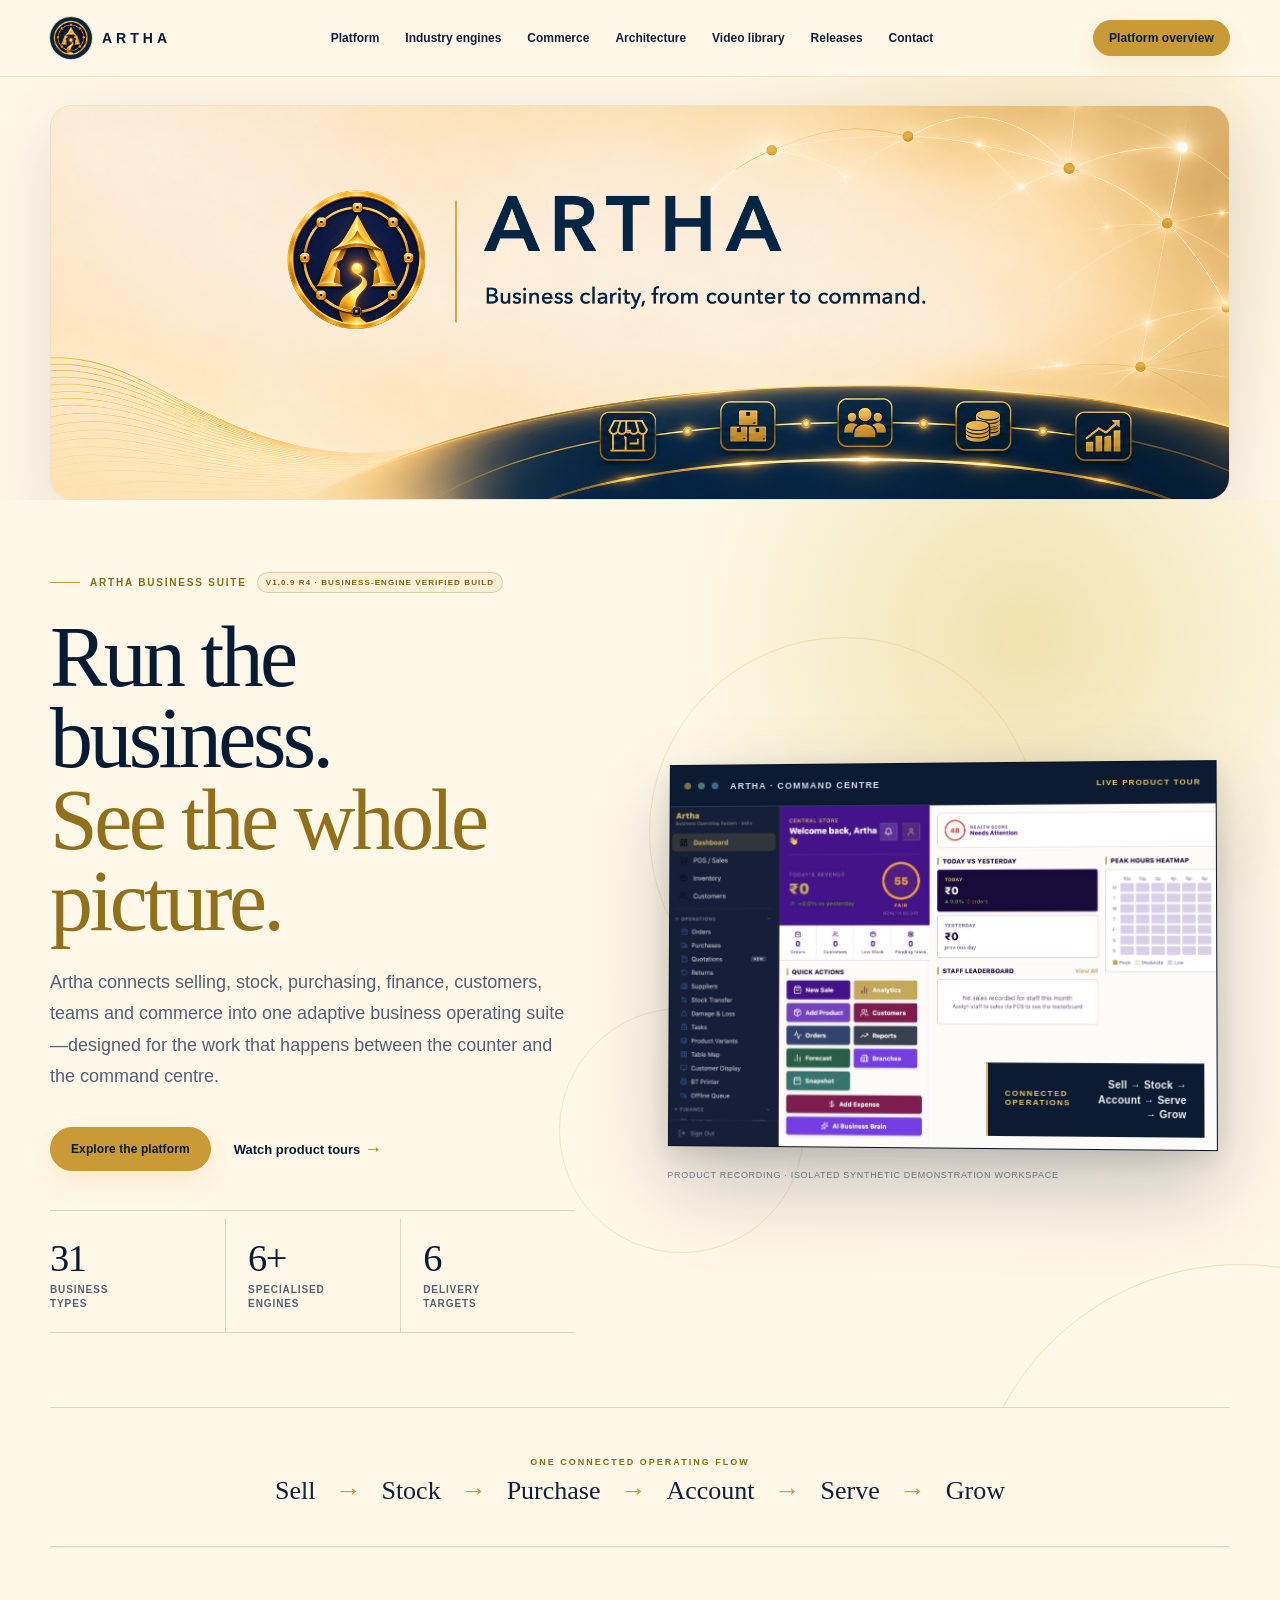
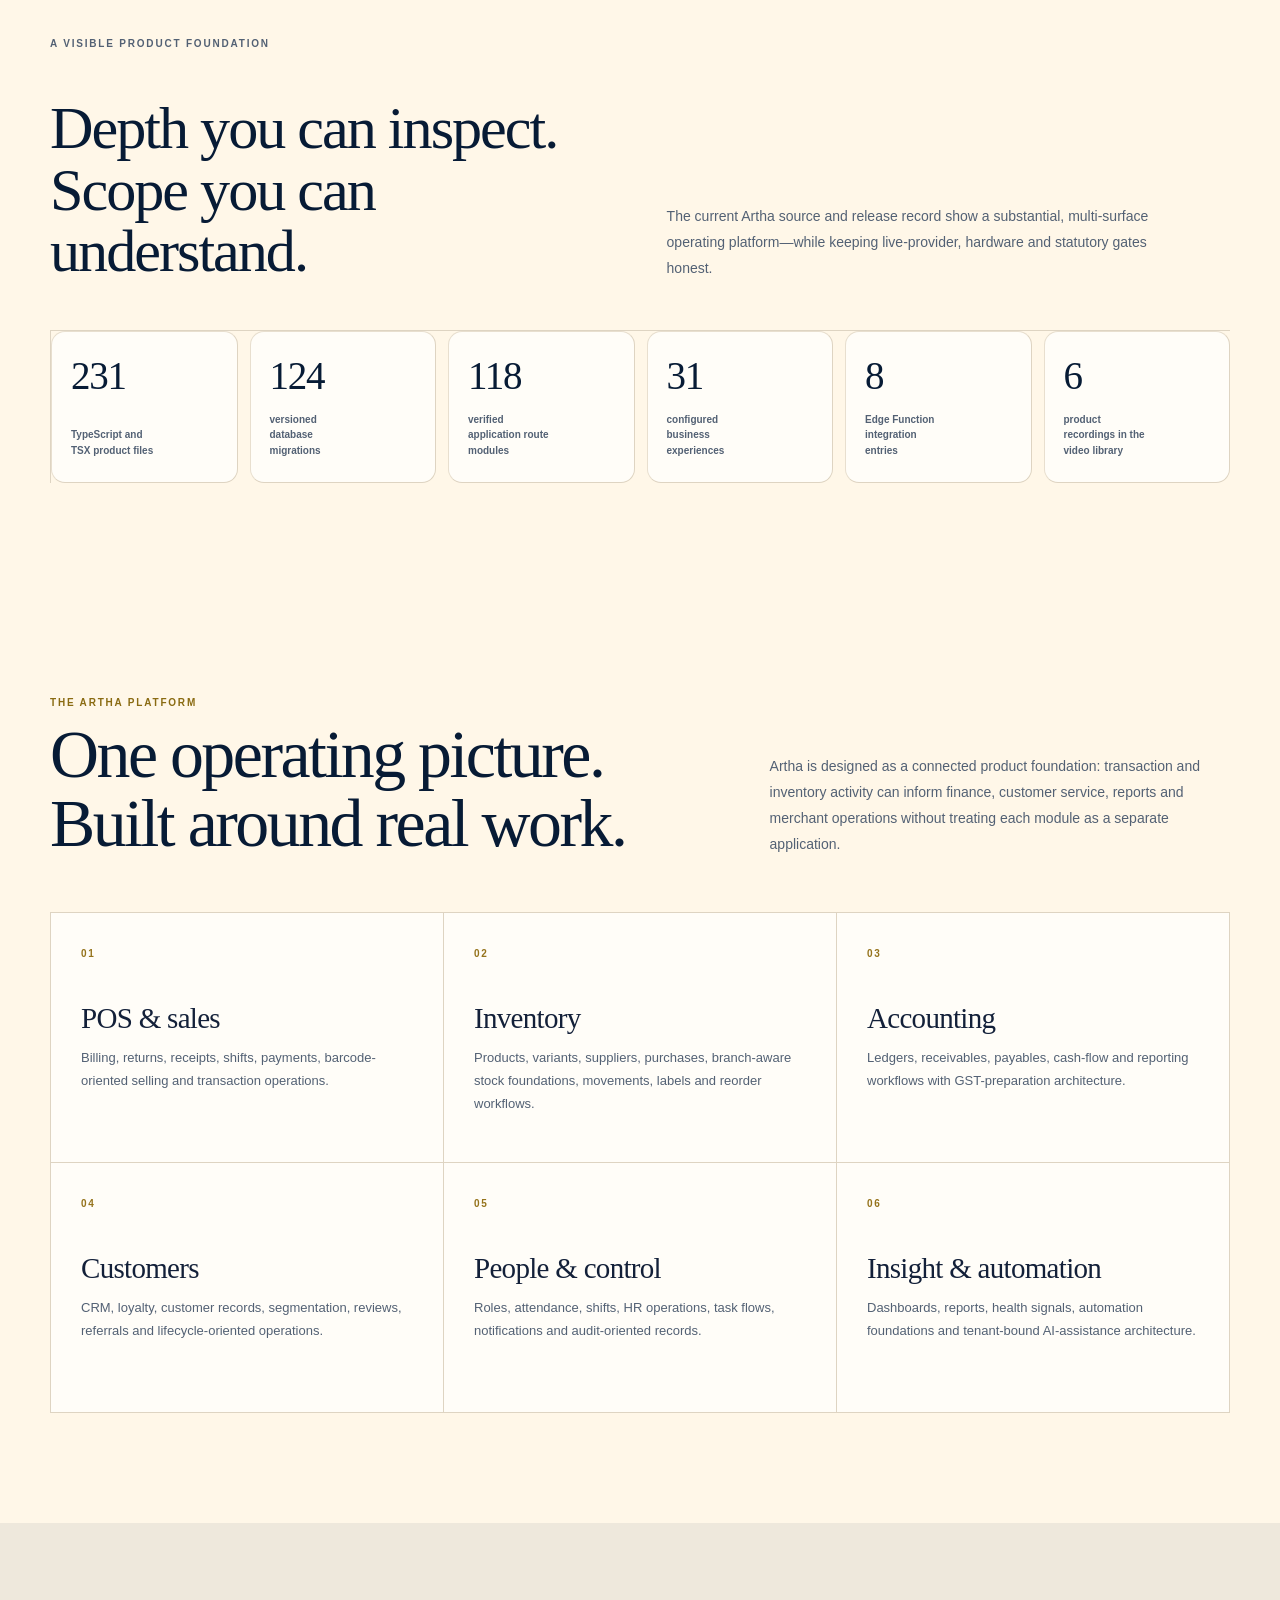
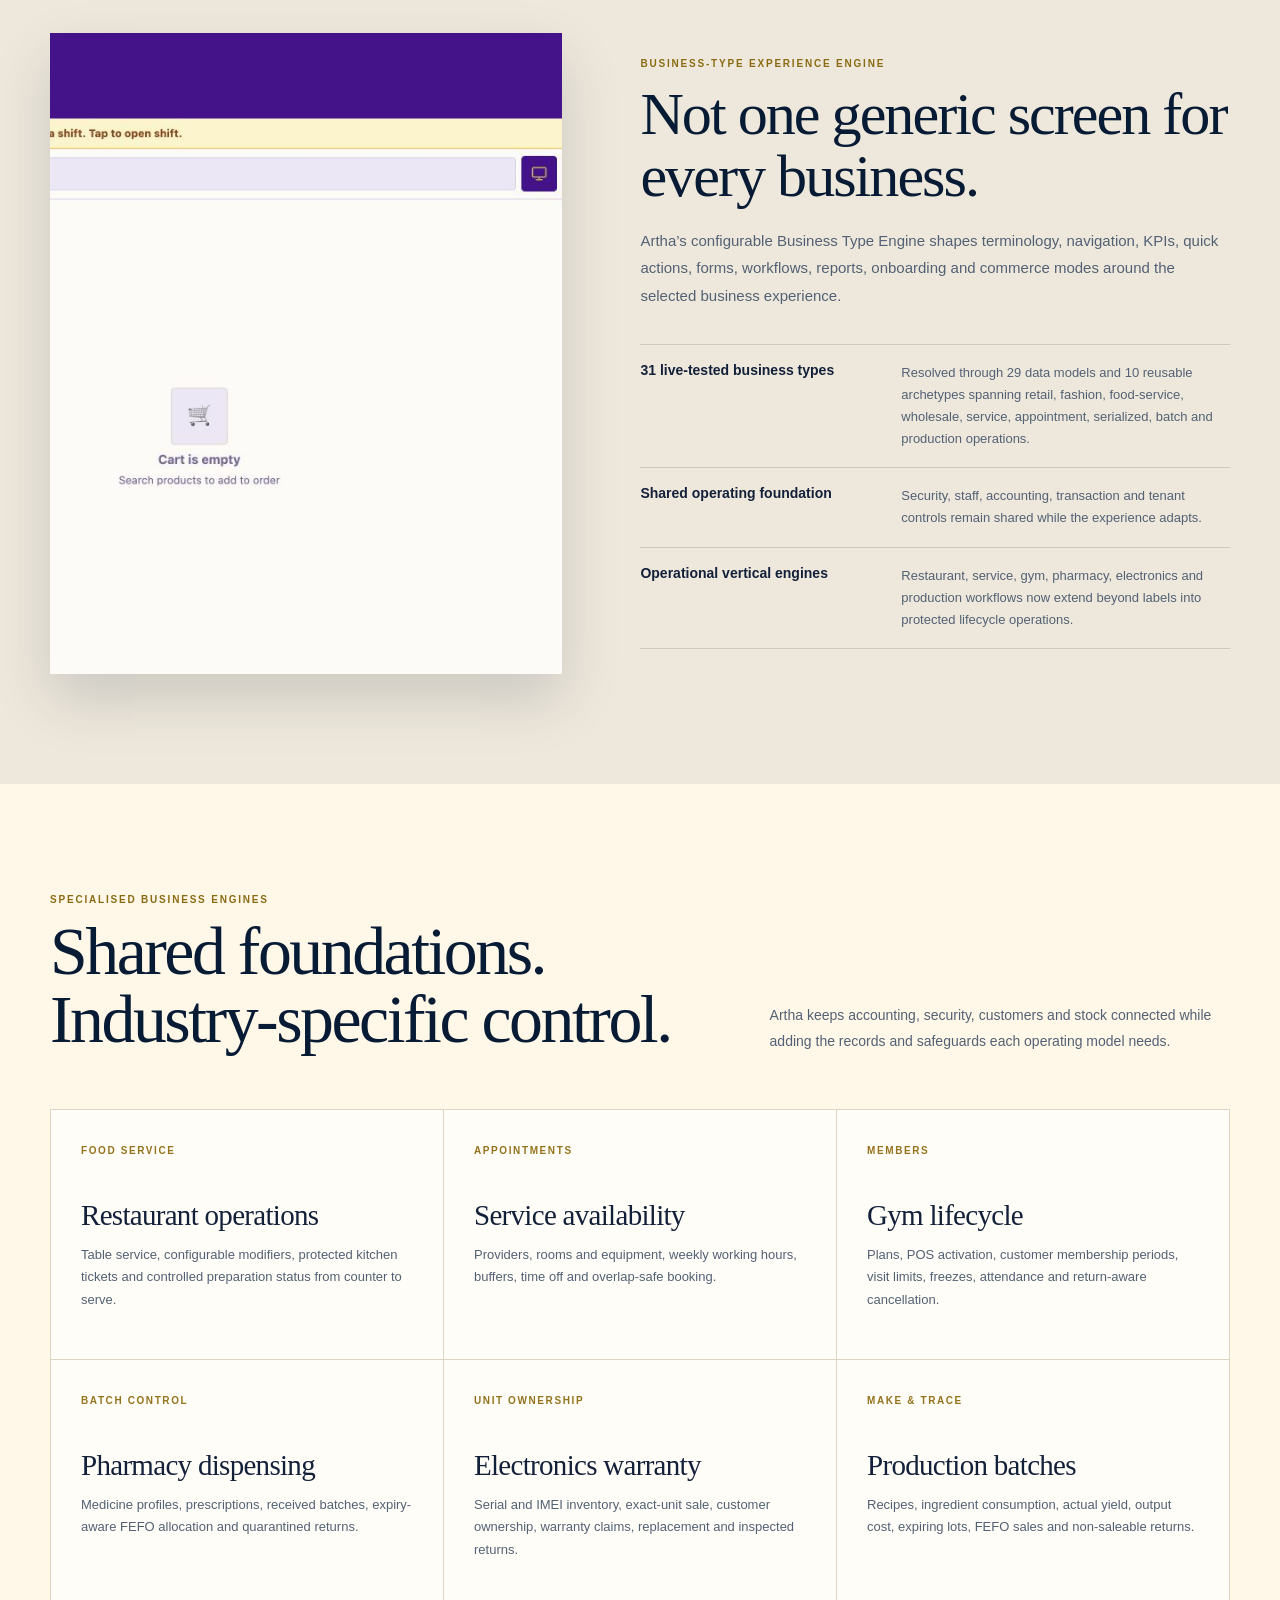
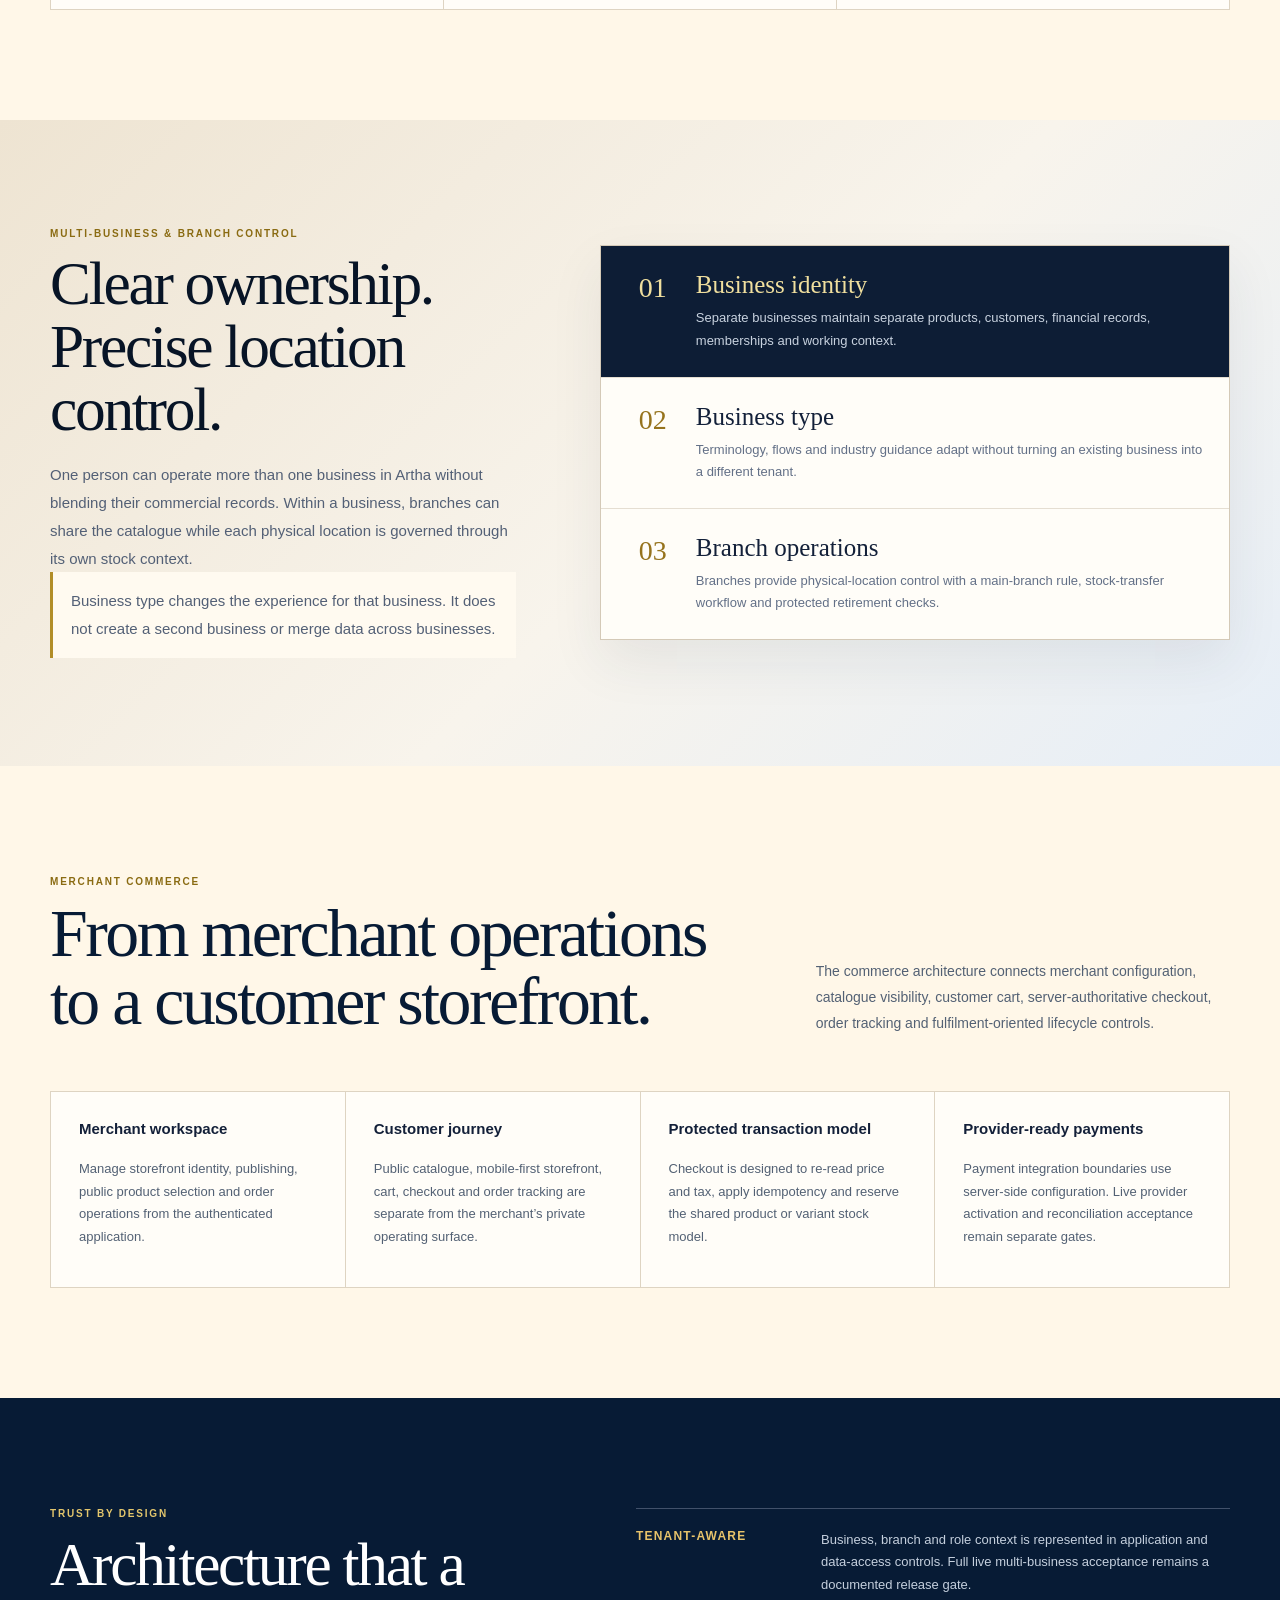
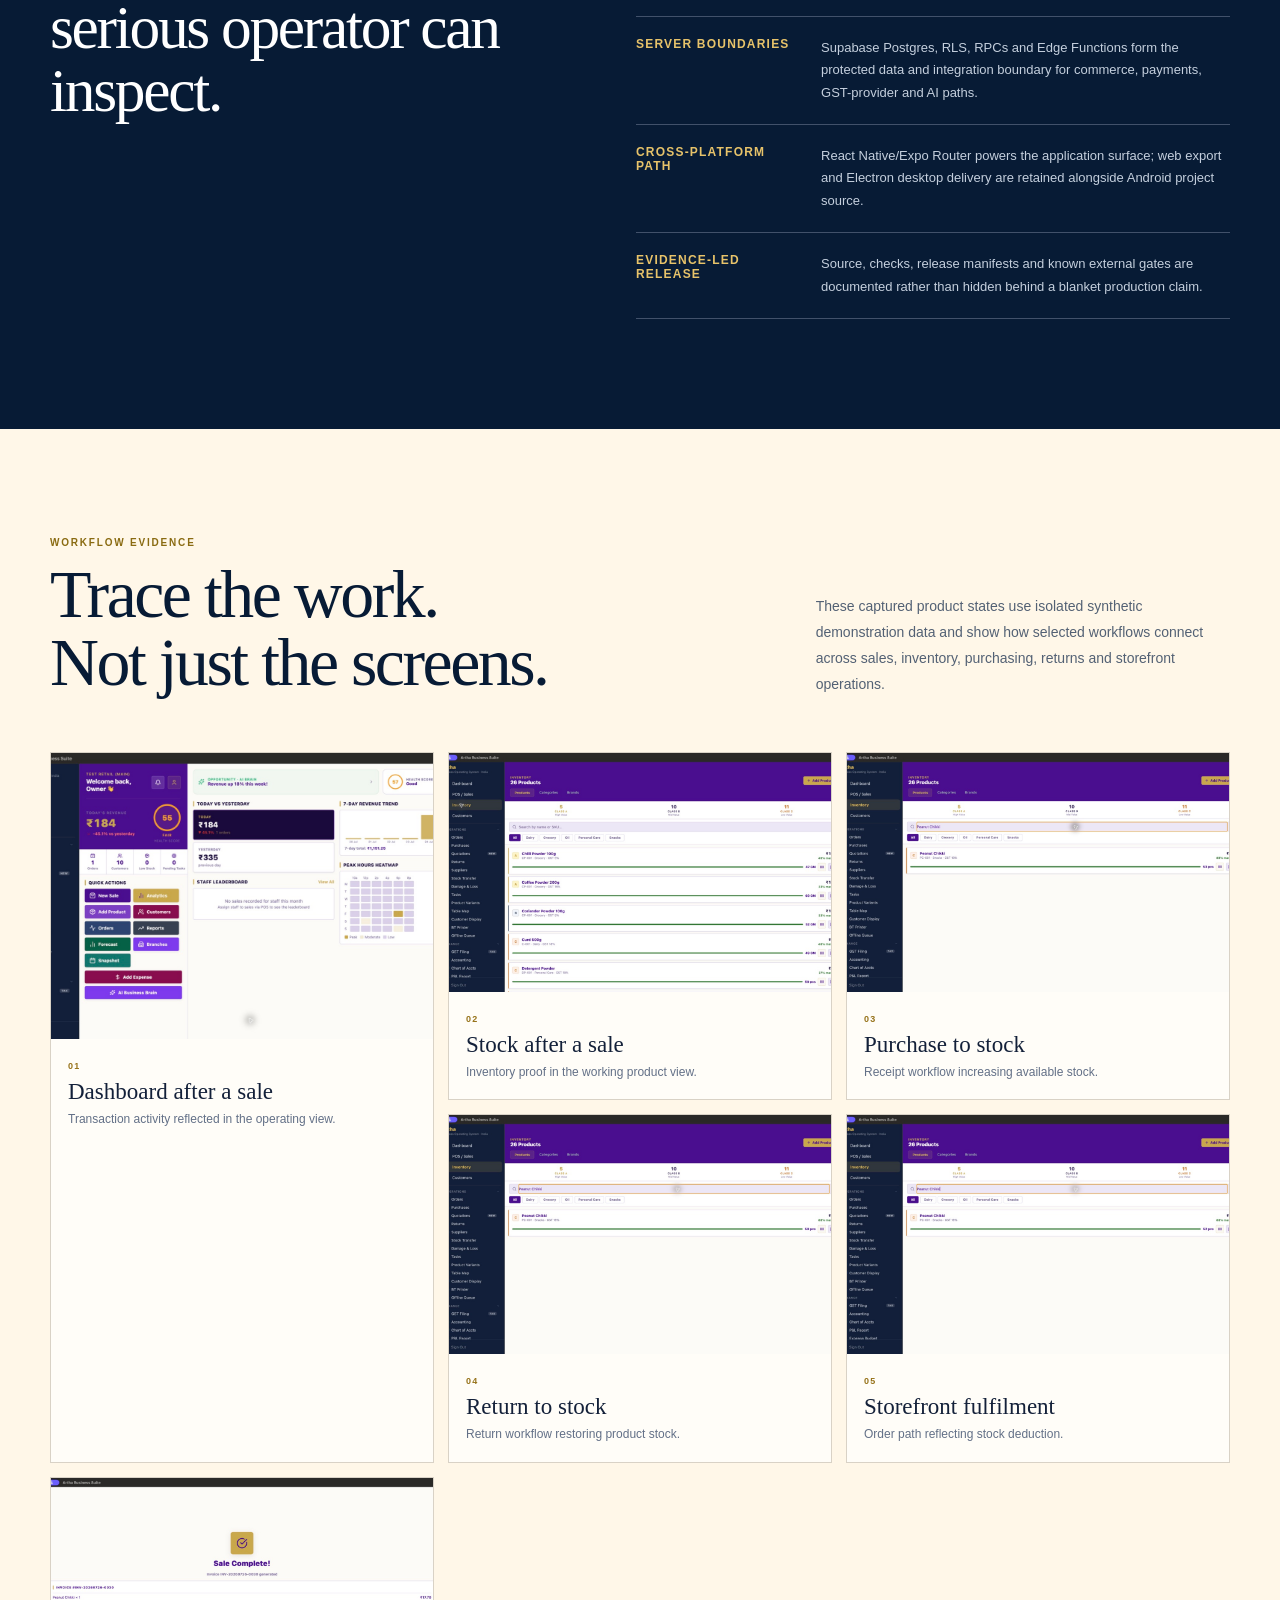
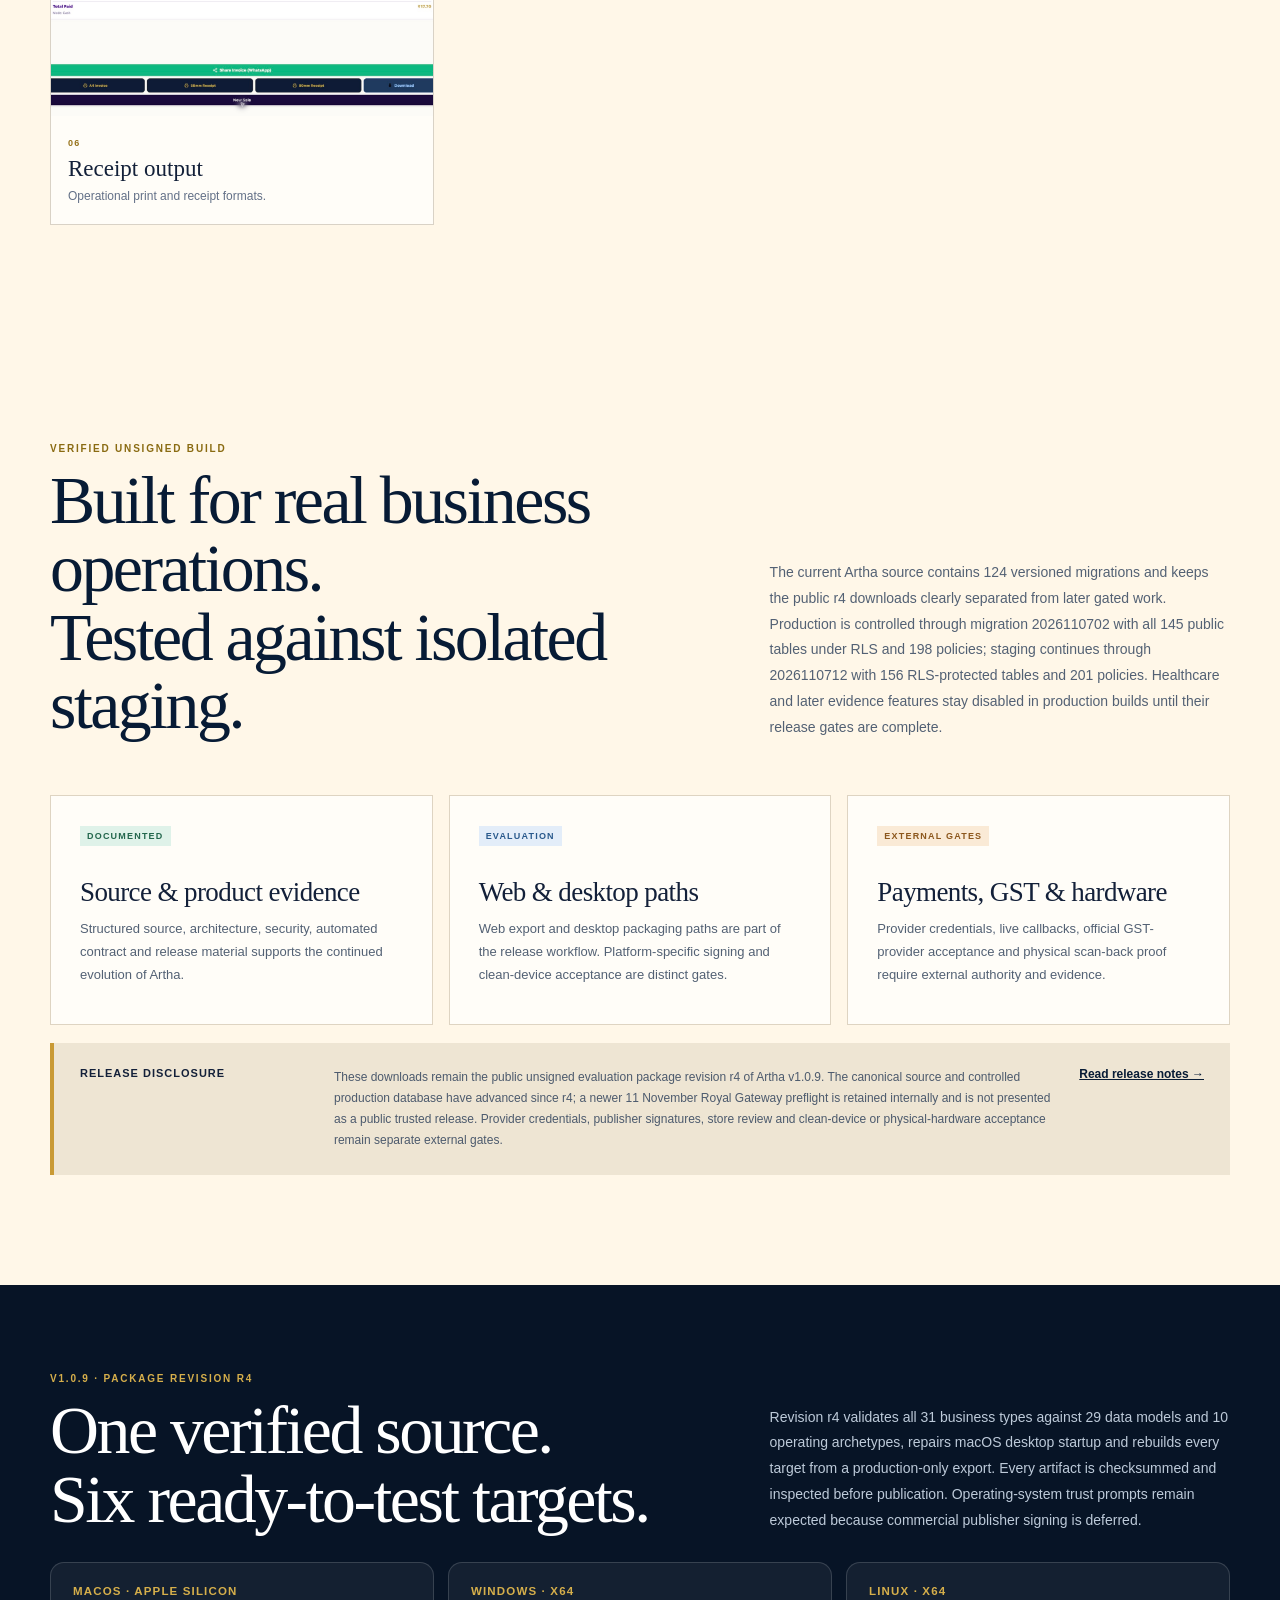
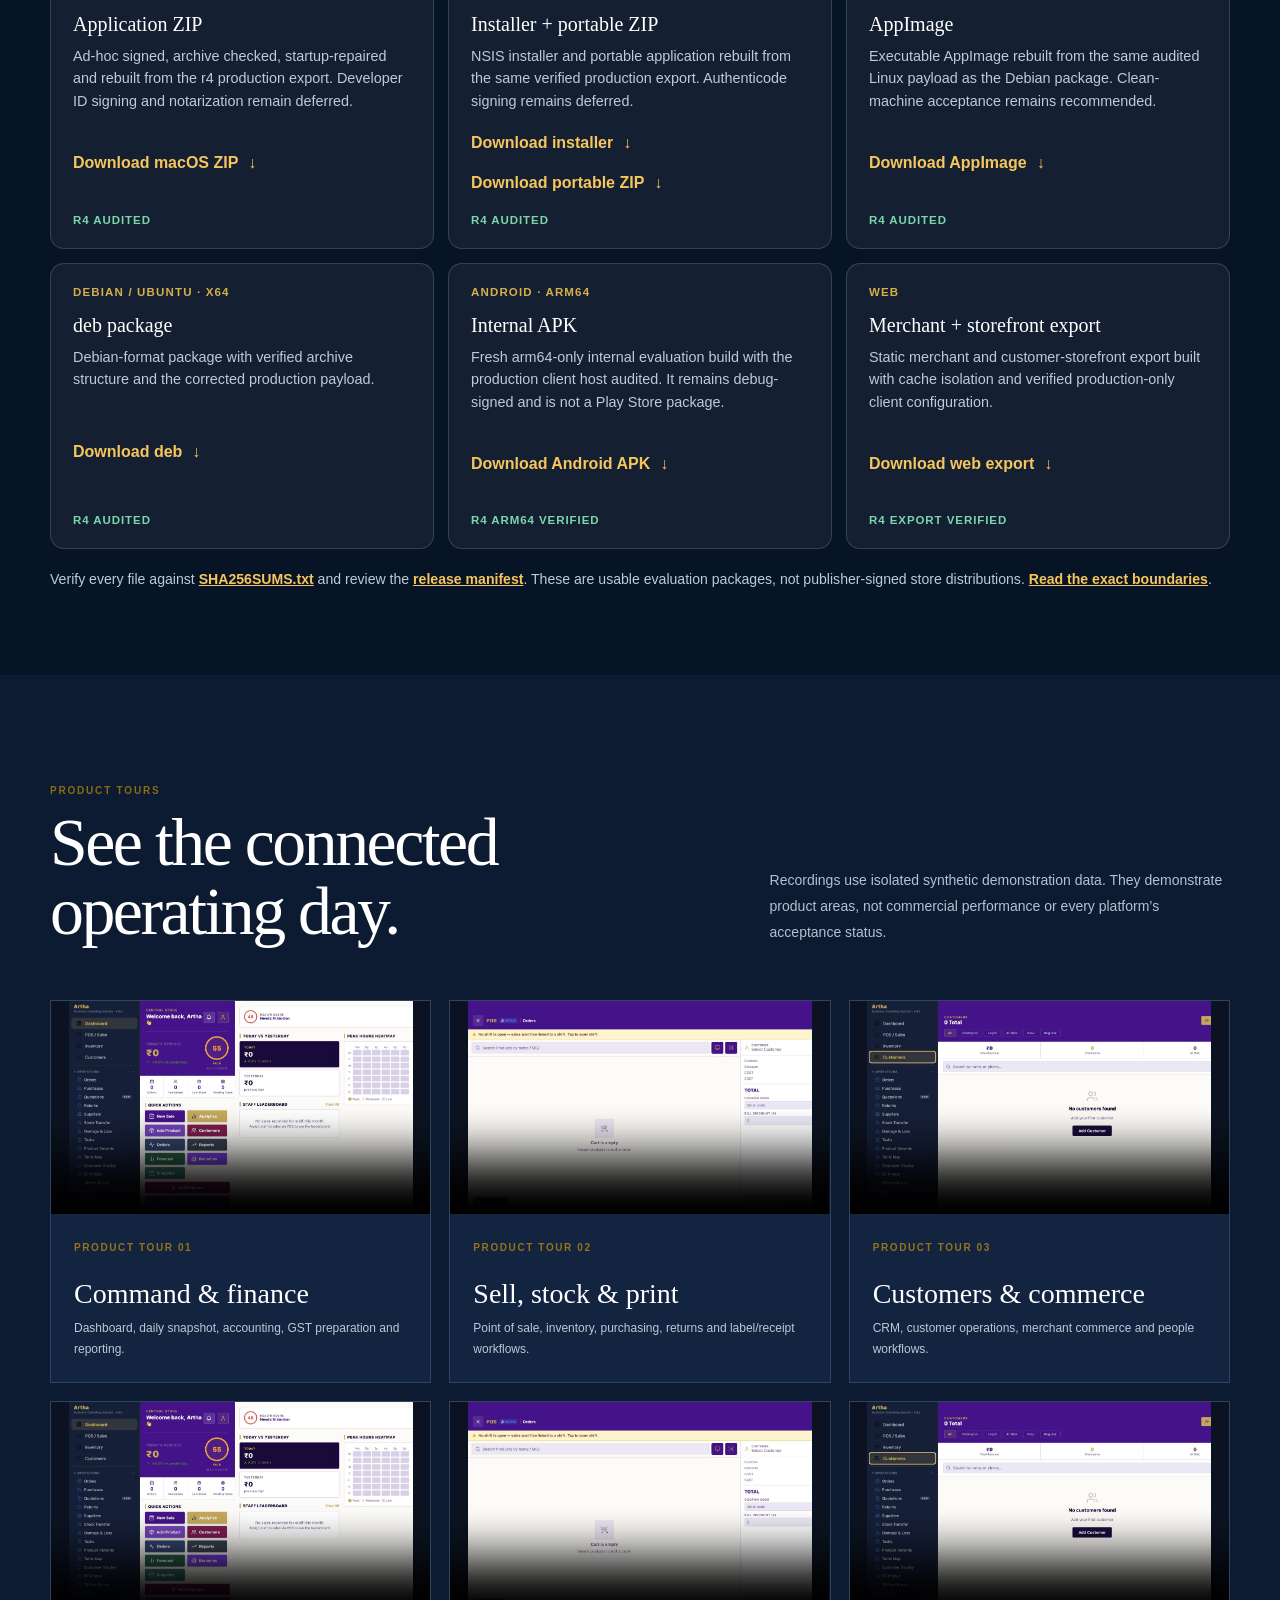
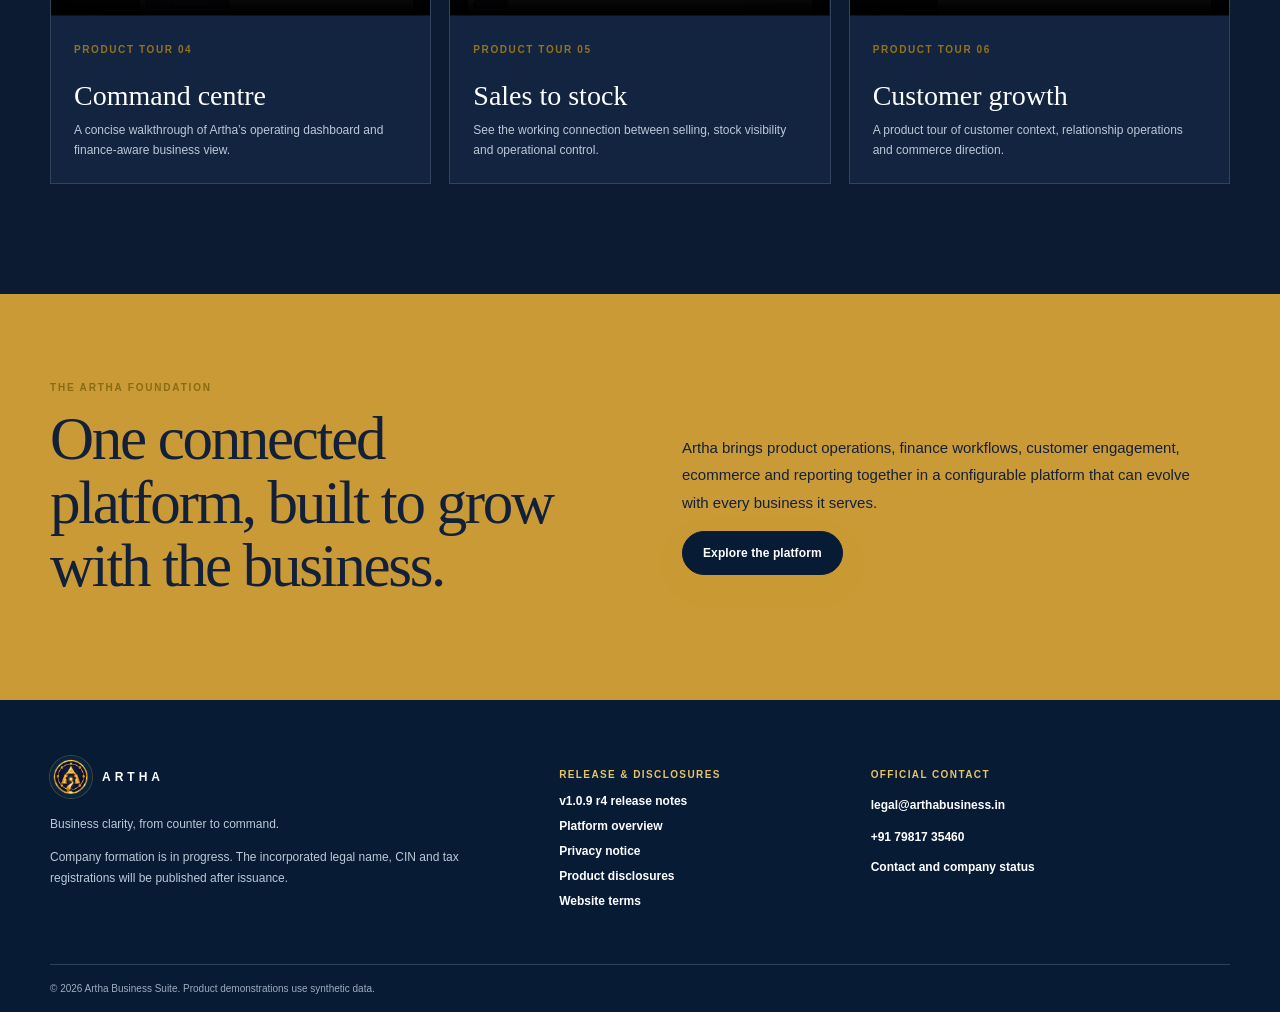
==== commit 0f6b4d24: "docs: record Royal Gateway preflight boundary" ====
--- a/index.html
+++ b/index.html
@@ -212,7 +212,7 @@
         <article><span class="status-label evaluation">Evaluation</span><h3>Web &amp; desktop paths</h3><p>Web export and desktop packaging paths are part of the release workflow. Platform-specific signing and clean-device acceptance are distinct gates.</p></article>
         <article><span class="status-label external">External gates</span><h3>Payments, GST &amp; hardware</h3><p>Provider credentials, live callbacks, official GST-provider acceptance and physical scan-back proof require external authority and evidence.</p></article>
       </div>
-      <div class="release-note"><strong>Release disclosure</strong><p>These downloads remain the public unsigned evaluation package revision r4 of Artha v1.0.9. The canonical source and controlled production database have advanced since r4; a newer 7 November preflight is retained internally and is not presented as a public trusted release. Provider credentials, publisher signatures, store review and clean-device or physical-hardware acceptance remain separate external gates.</p><a href="release-notes.html">Read release notes →</a></div>
+      <div class="release-note"><strong>Release disclosure</strong><p>These downloads remain the public unsigned evaluation package revision r4 of Artha v1.0.9. The canonical source and controlled production database have advanced since r4; a newer 11 November Royal Gateway preflight is retained internally and is not presented as a public trusted release. Provider credentials, publisher signatures, store review and clean-device or physical-hardware acceptance remain separate external gates.</p><a href="release-notes.html">Read release notes →</a></div>
     </section>
 
     <section class="release-hub" id="releases">
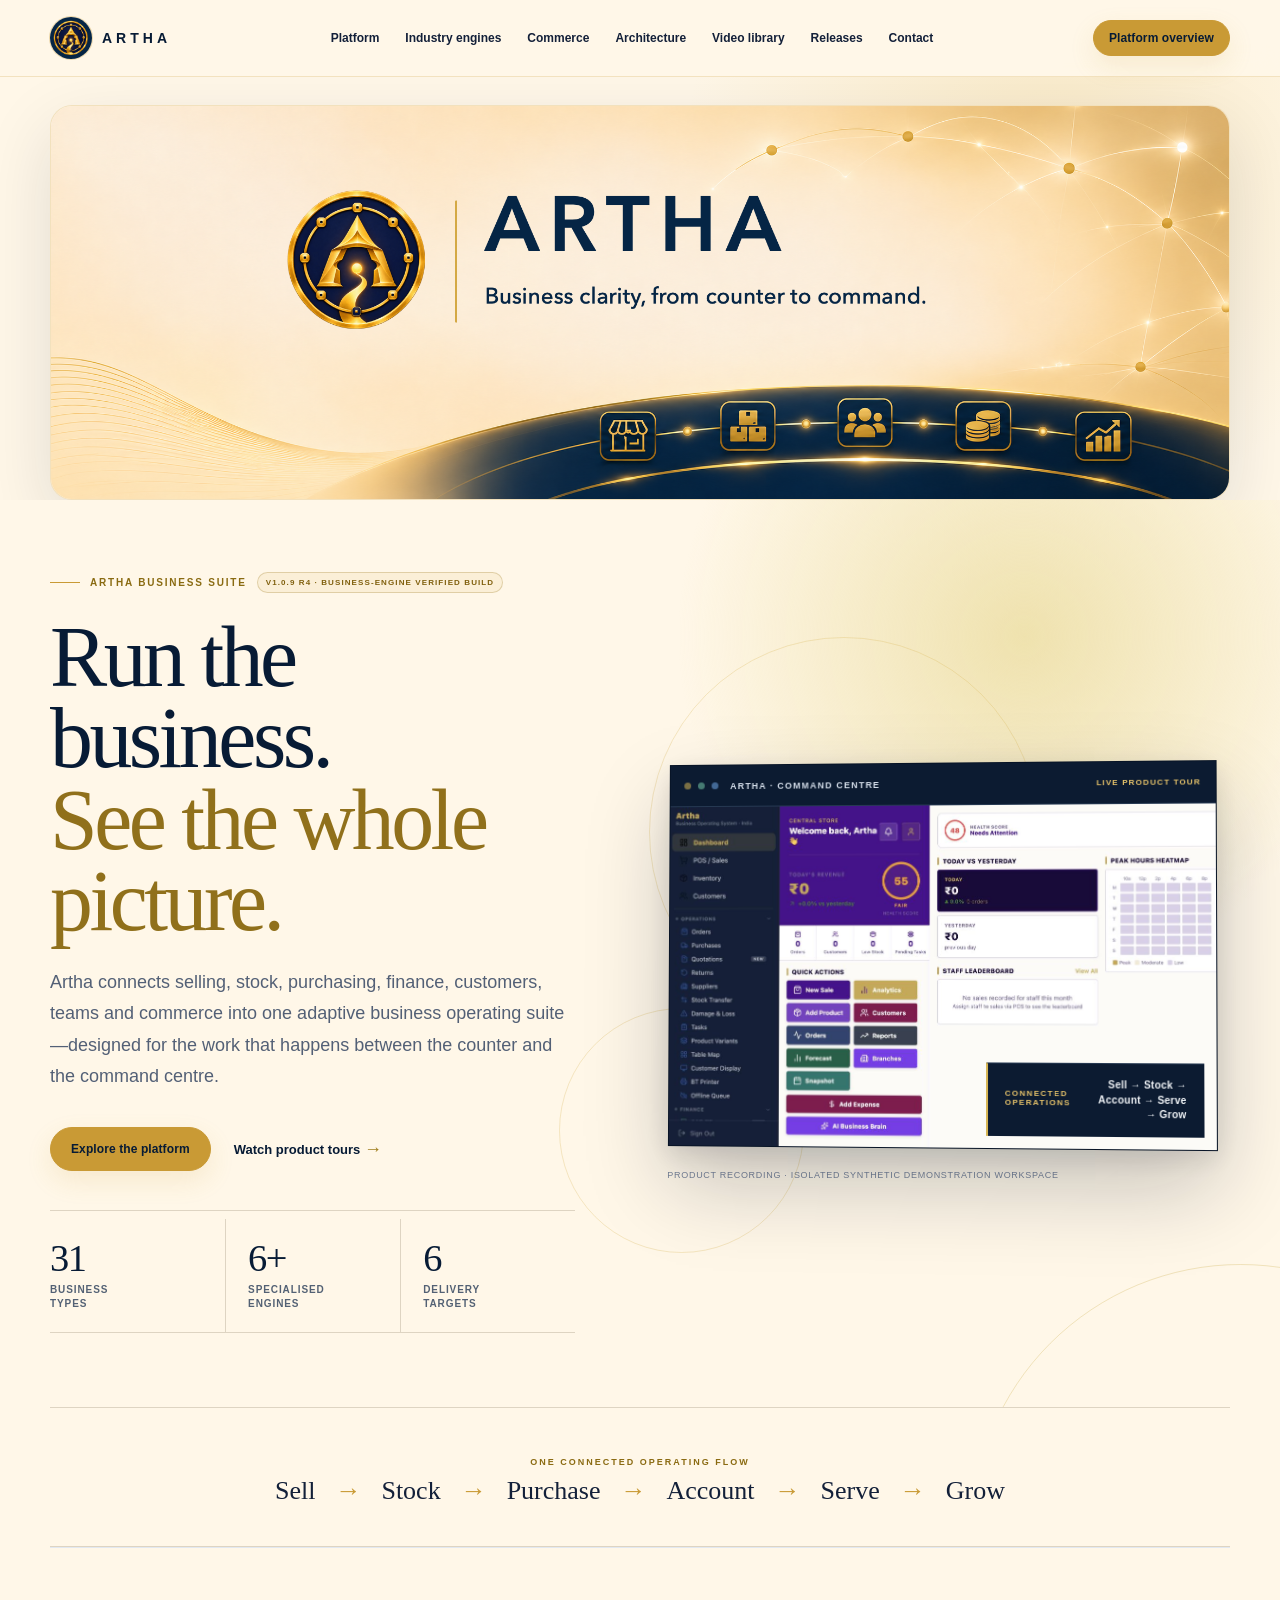
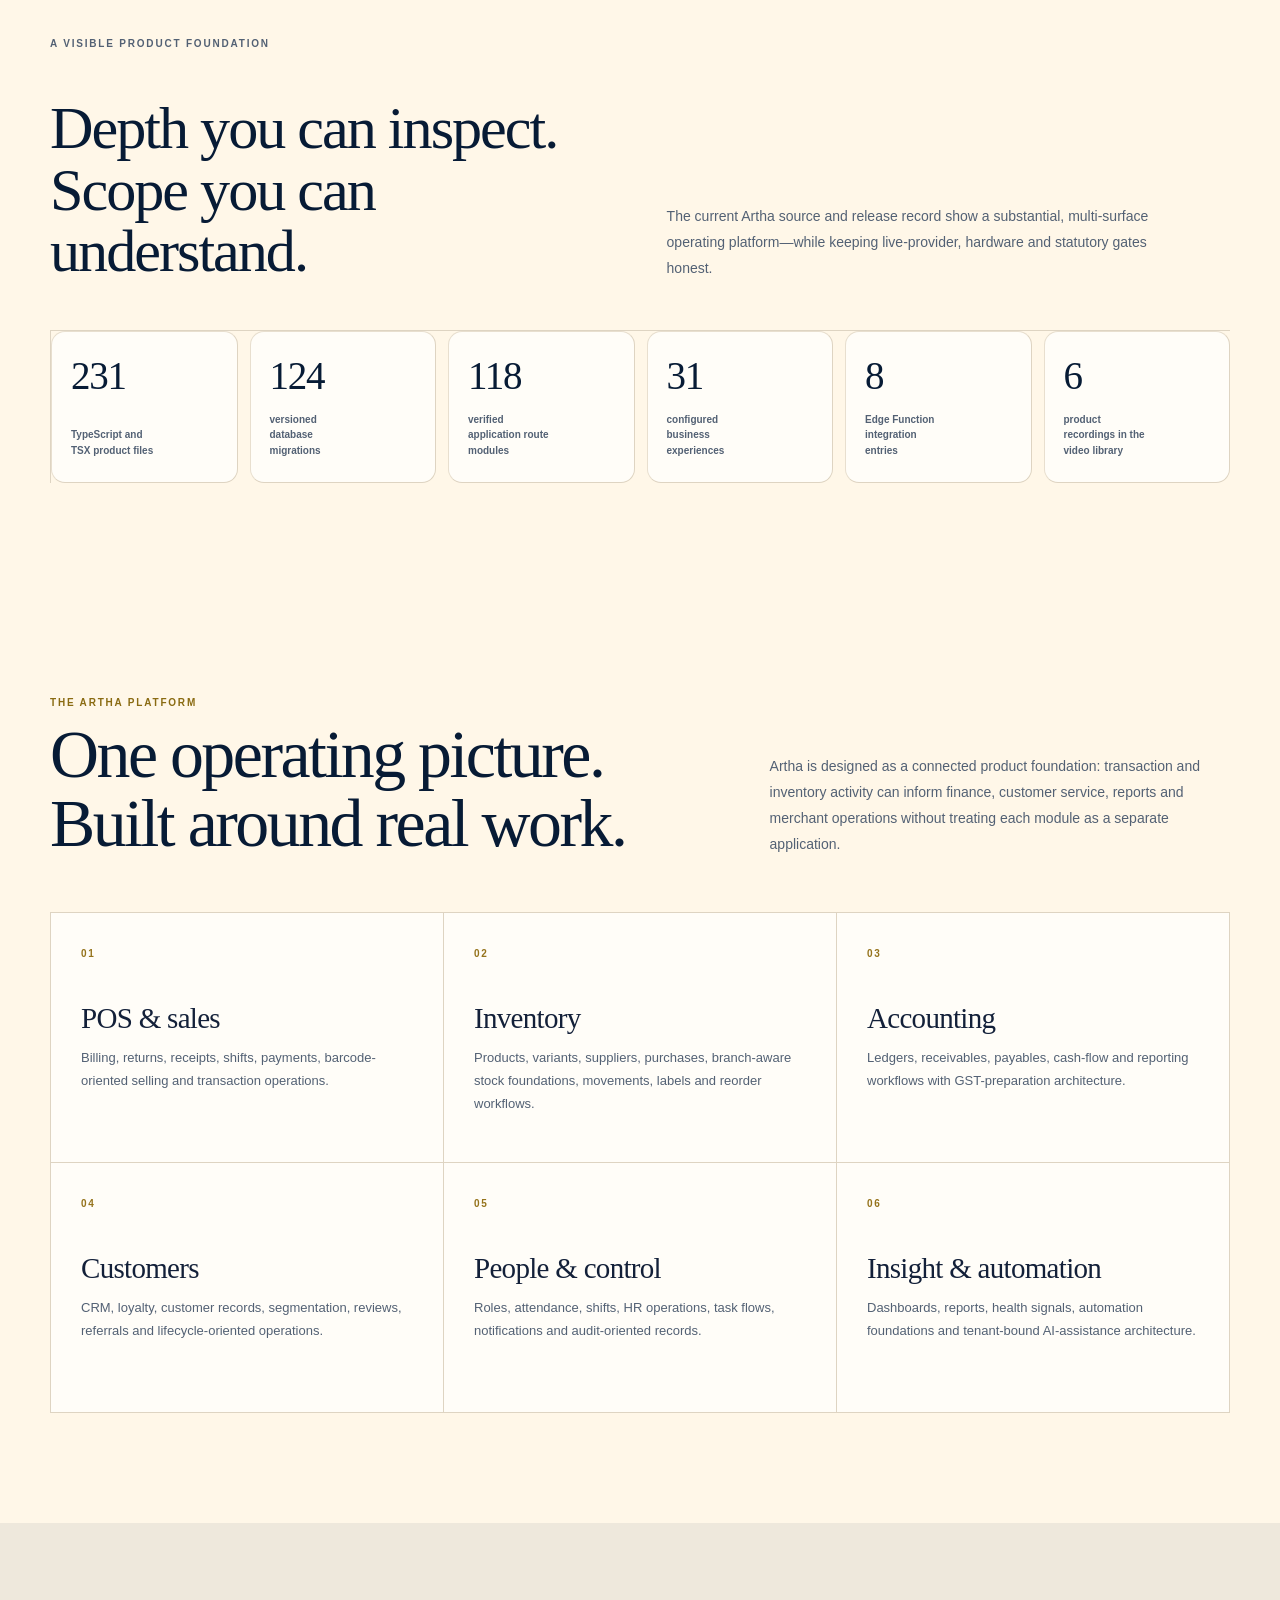
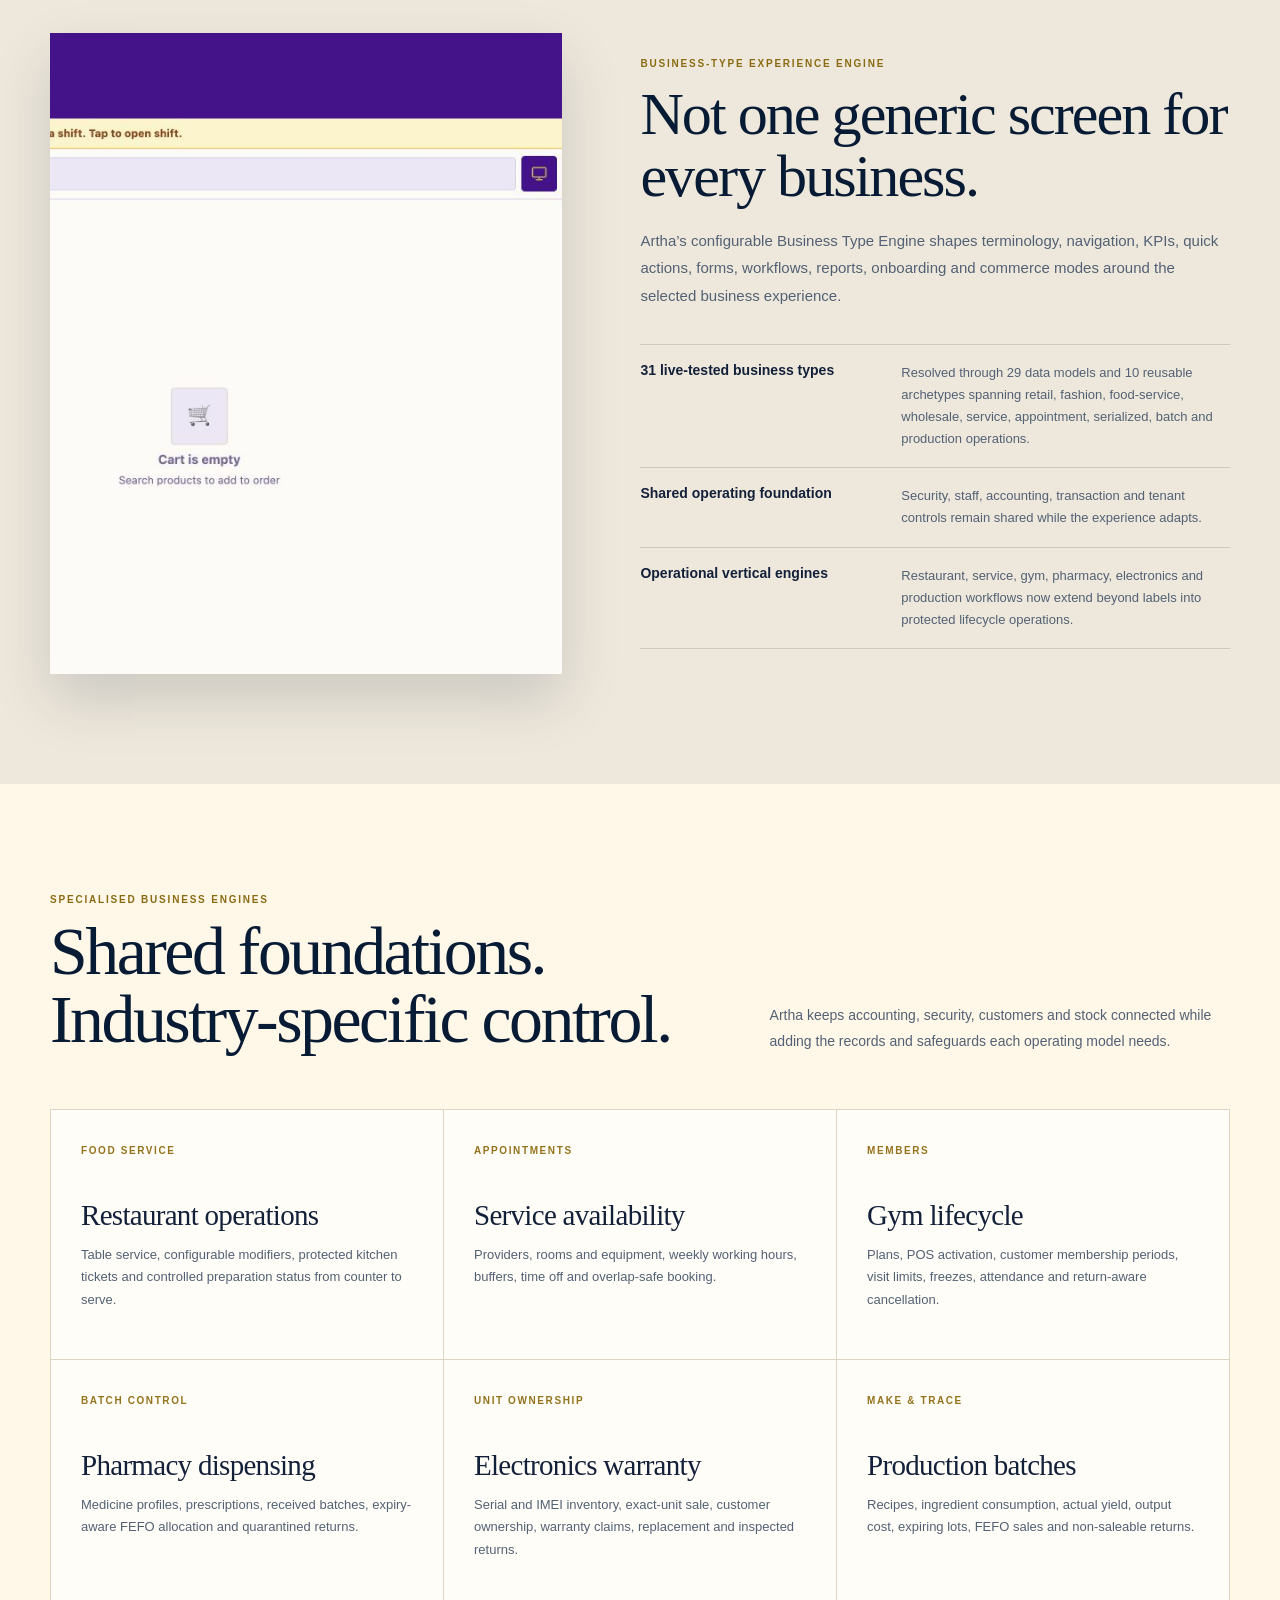
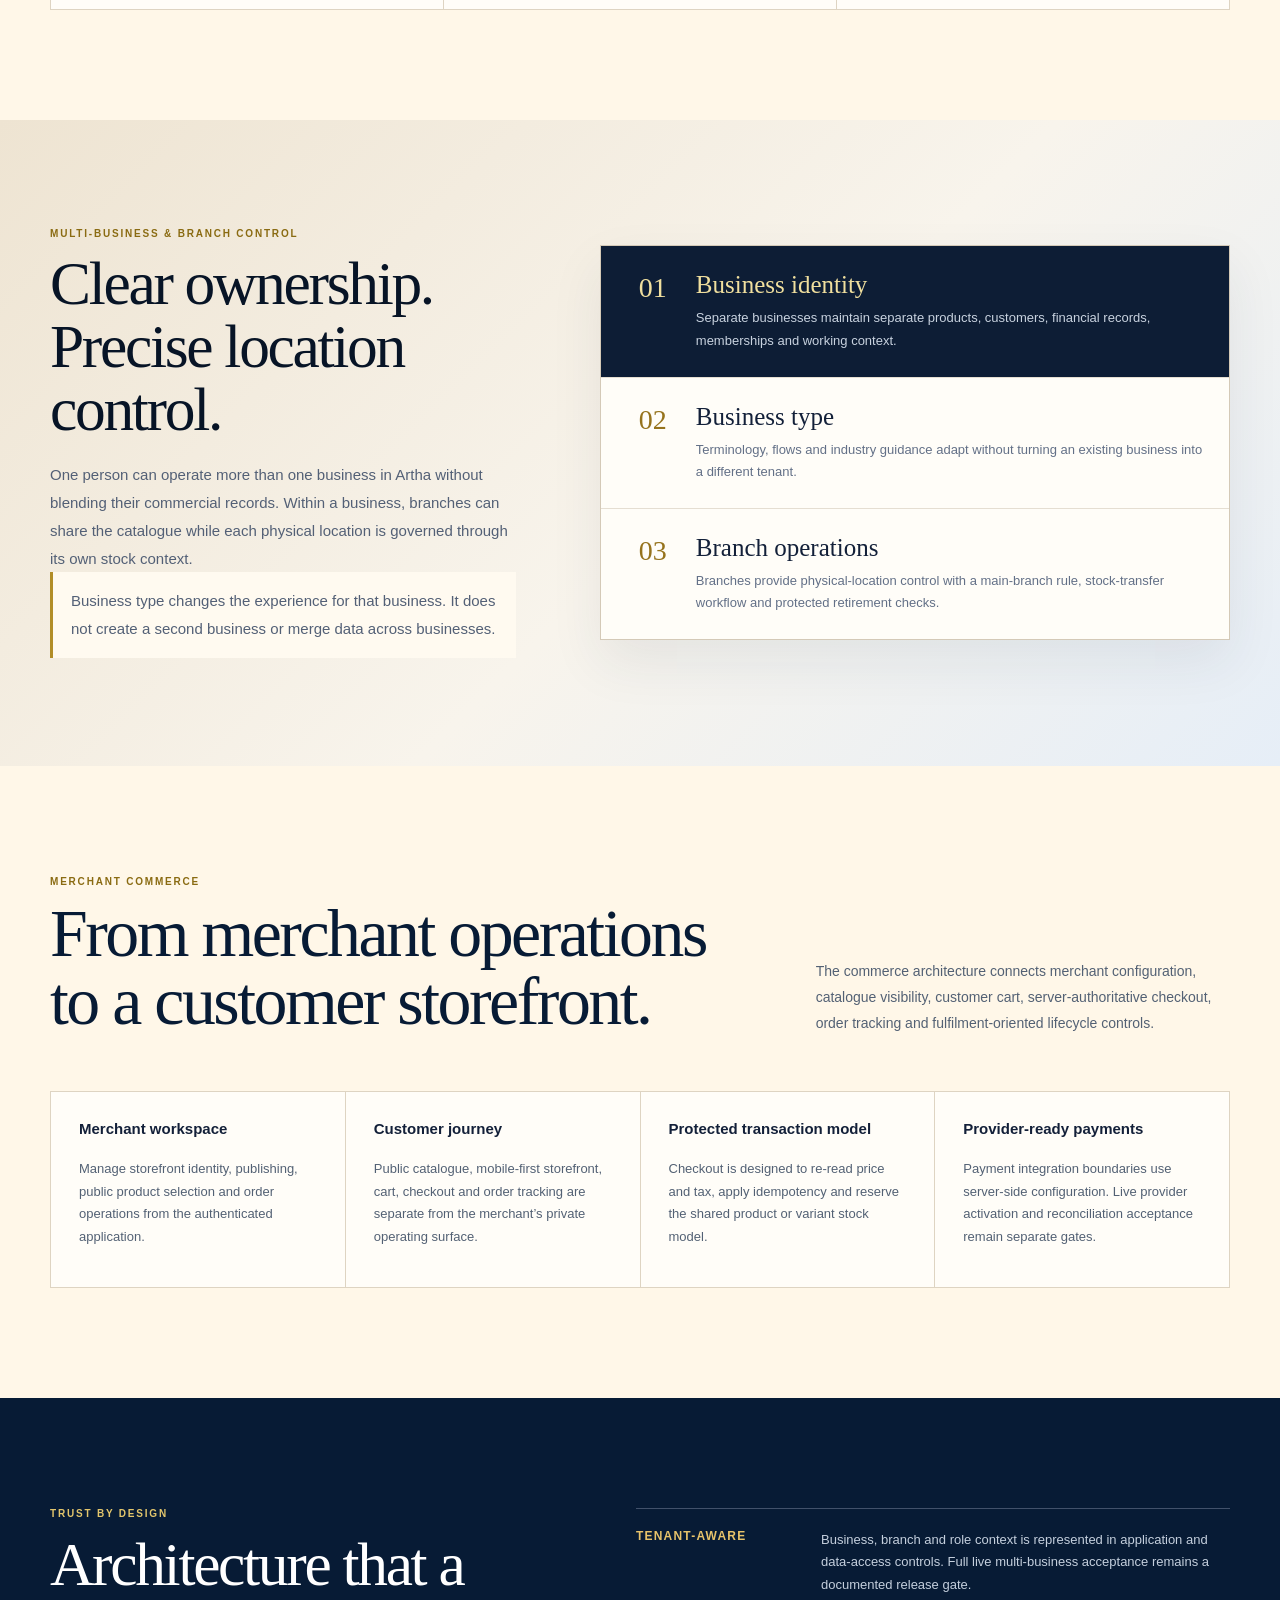
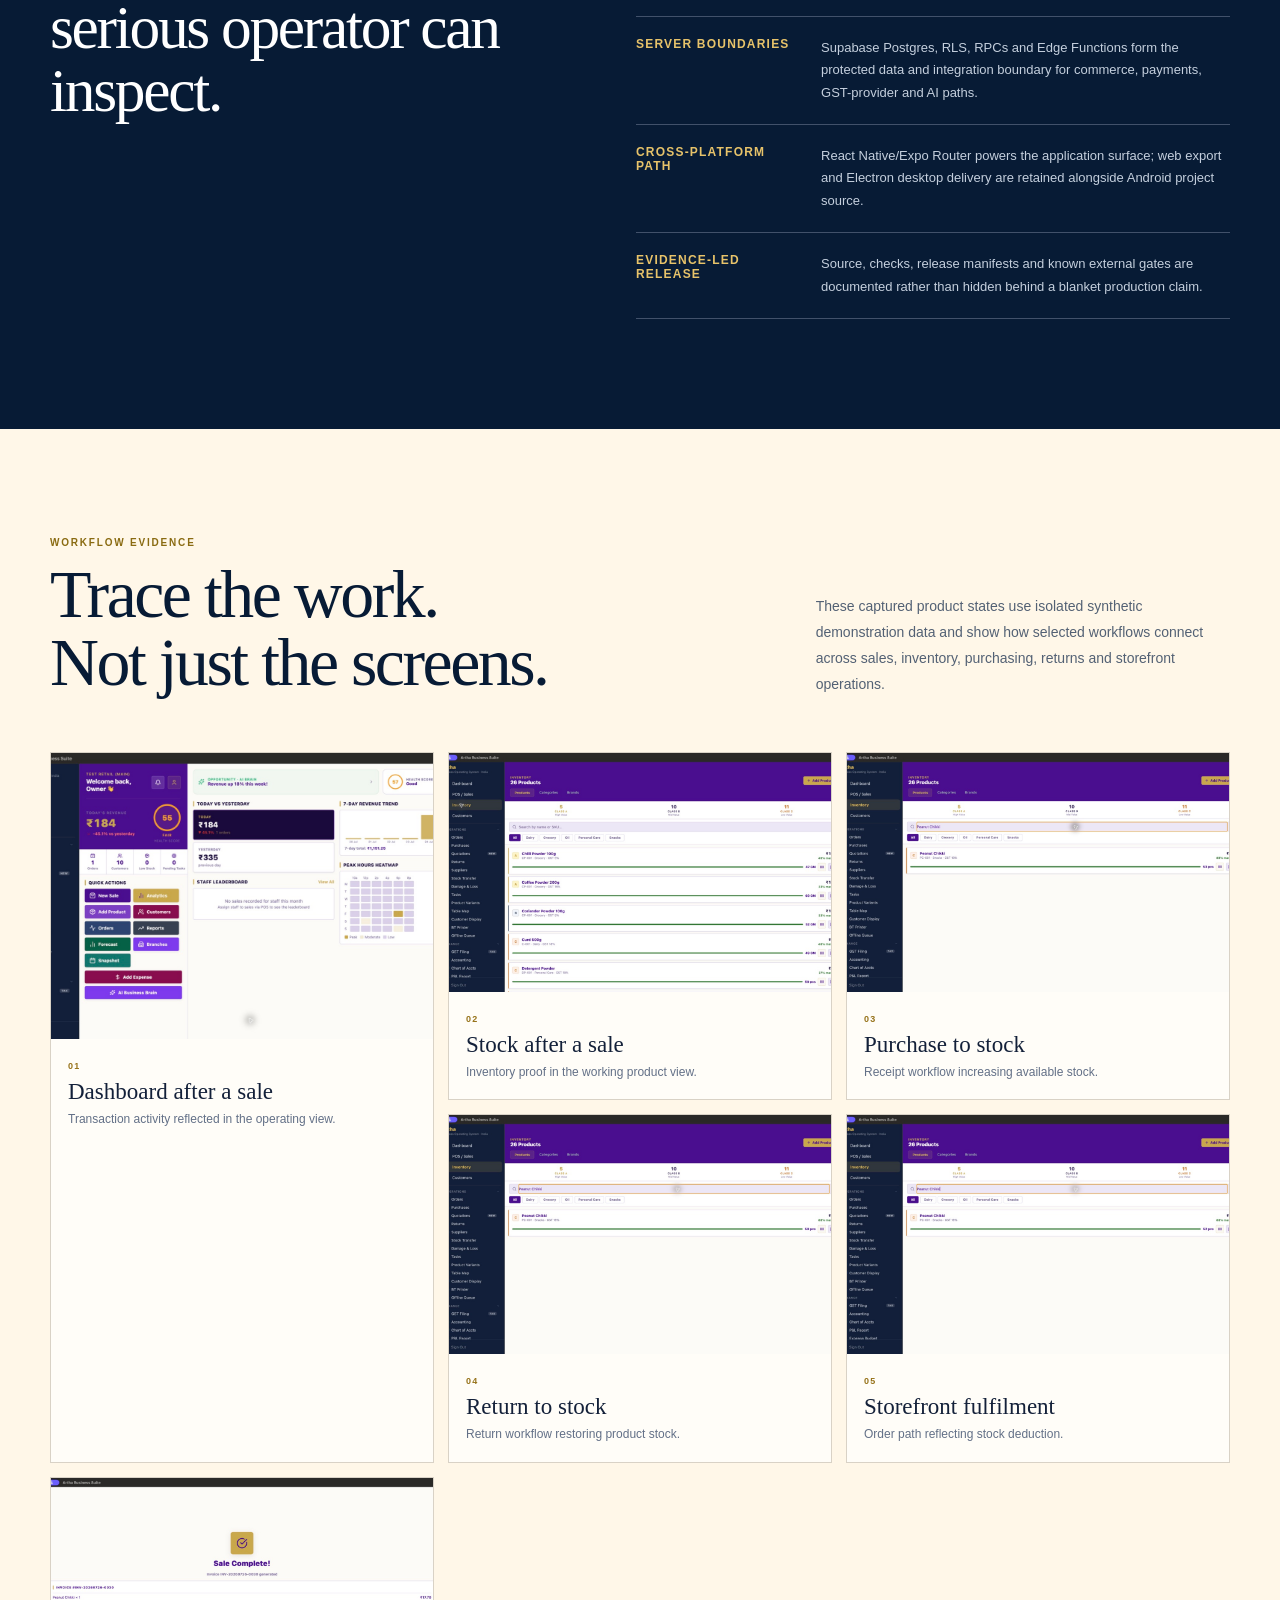
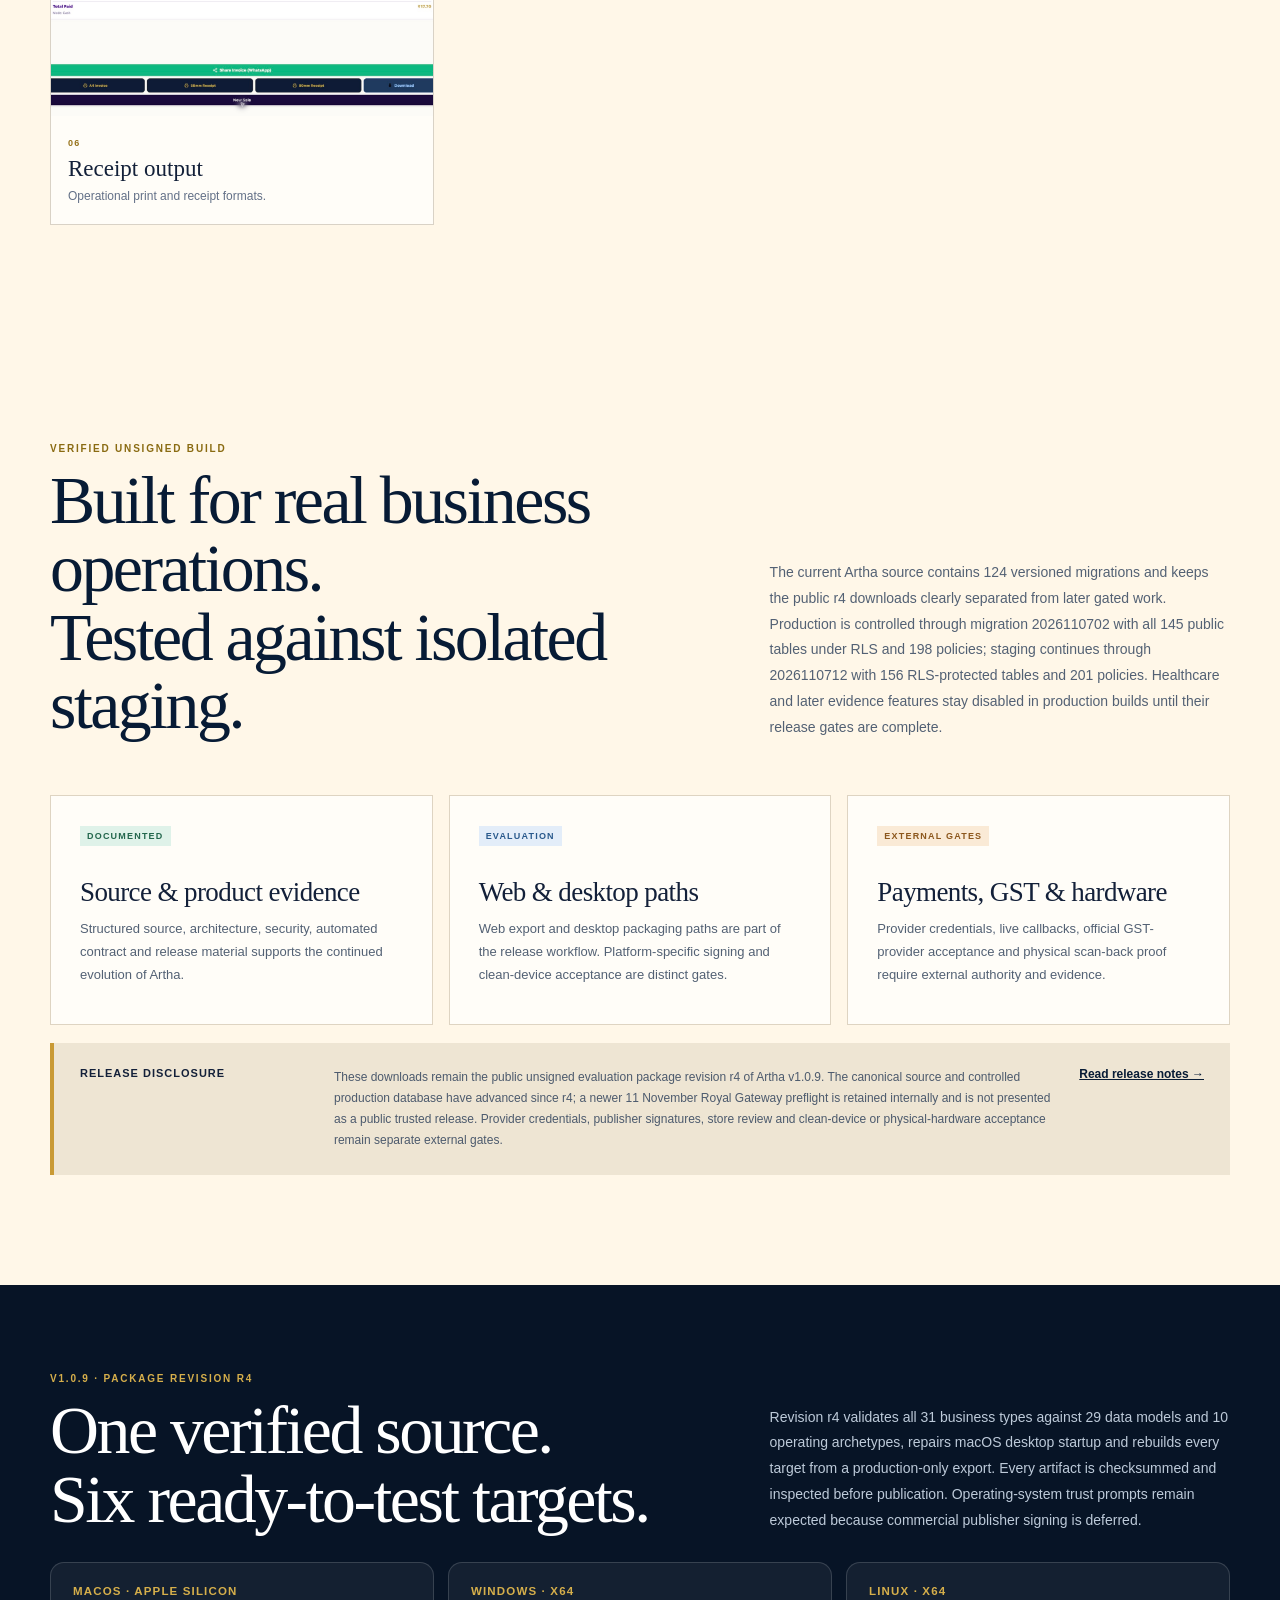
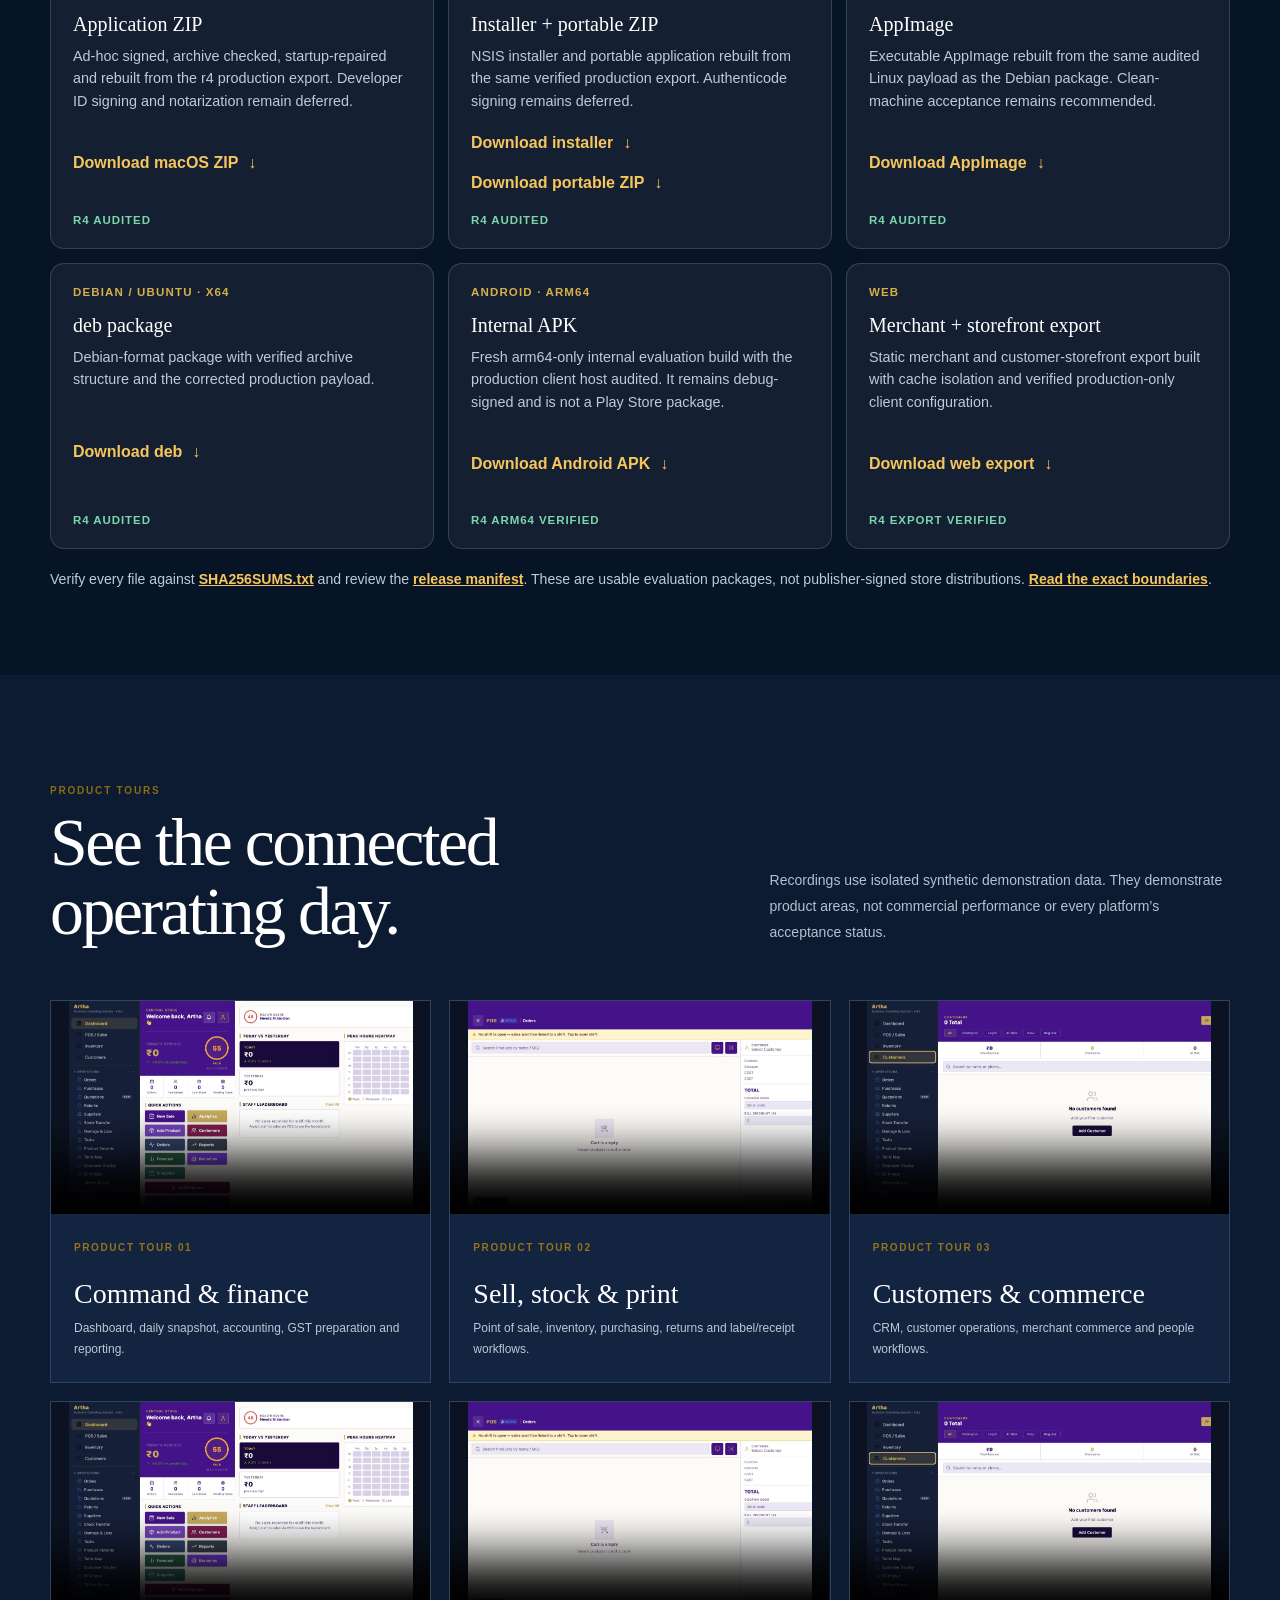
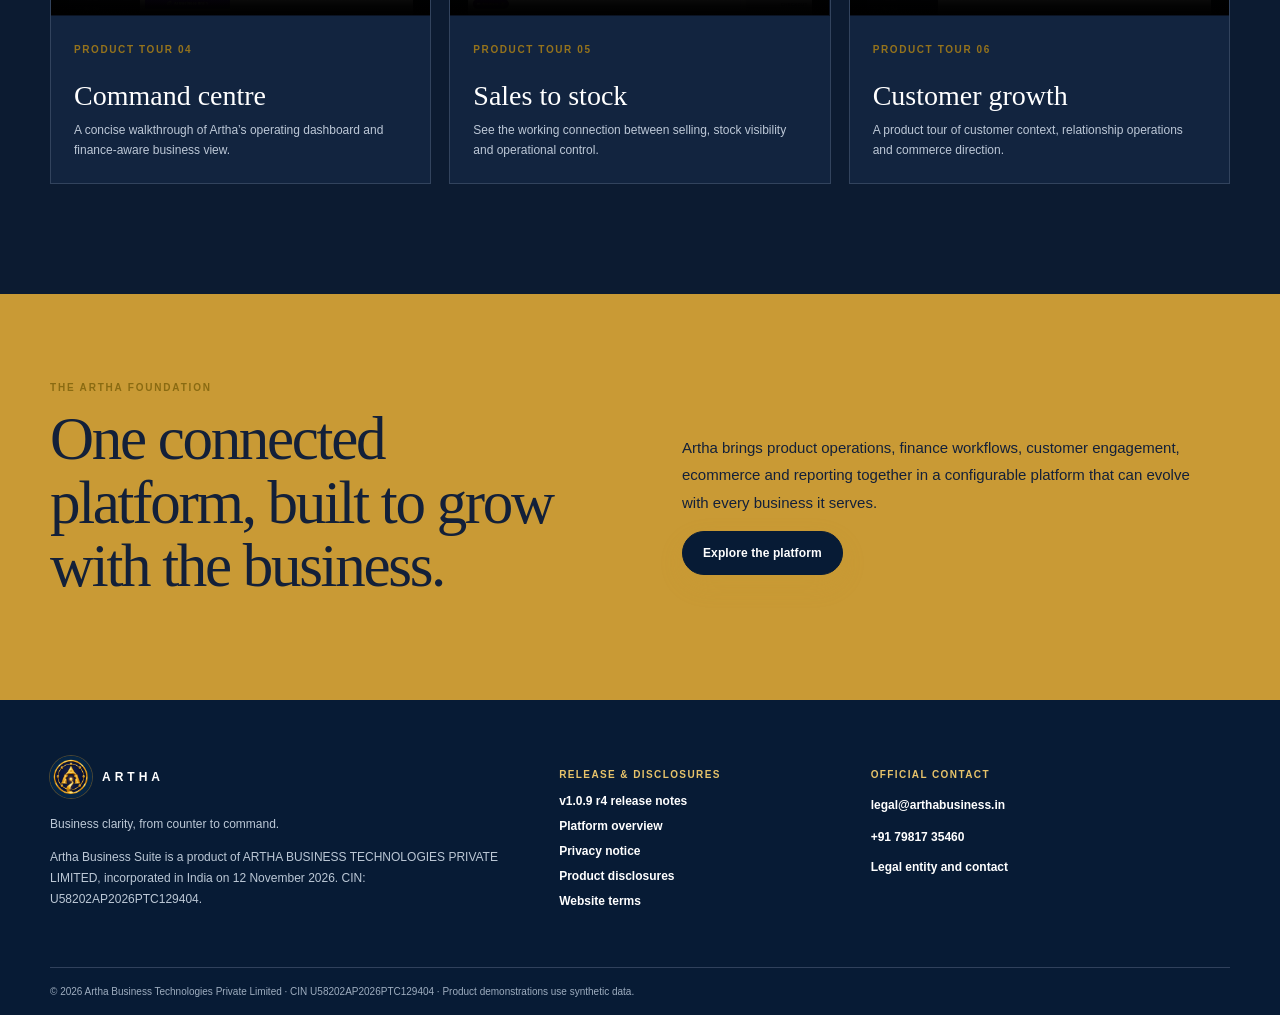
==== commit df2687a1: "Publish incorporated company details" ====
--- a/index.html
+++ b/index.html
@@ -250,8 +250,8 @@
   </main>
 
   <footer class="site-footer">
-    <div class="wrap footer-grid"><div><a class="brand brand-light" href="#top"><img src="assets/artha-icon.png" alt="Artha Royal Gateway emblem">ARTHA</a><p>Business clarity, from counter to command.</p><p>Company formation is in progress. The incorporated legal name, CIN and tax registrations will be published after issuance.</p></div><div><p class="footer-title">Release &amp; disclosures</p><a href="release-notes.html">v1.0.9 r4 release notes</a><a href="platform.html">Platform overview</a><a href="privacy.html">Privacy notice</a><a href="disclosures.html">Product disclosures</a><a href="terms.html">Website terms</a></div><div><p class="footer-title">Official contact</p><p><a href="mailto:legal@arthabusiness.in">legal@arthabusiness.in</a><a href="tel:+917981735460">+91 79817 35460</a></p><a href="contact.html">Contact and company status</a></div></div>
-    <div class="wrap footer-bottom">© 2026 Artha Business Suite. Product demonstrations use synthetic data.</div>
+    <div class="wrap footer-grid"><div><a class="brand brand-light" href="#top"><img src="assets/artha-icon.png" alt="Artha Royal Gateway emblem">ARTHA</a><p>Business clarity, from counter to command.</p><p>Artha Business Suite is a product of ARTHA BUSINESS TECHNOLOGIES PRIVATE LIMITED, incorporated in India on 12 November 2026. CIN: U58202AP2026PTC129404.</p></div><div><p class="footer-title">Release &amp; disclosures</p><a href="release-notes.html">v1.0.9 r4 release notes</a><a href="platform.html">Platform overview</a><a href="privacy.html">Privacy notice</a><a href="disclosures.html">Product disclosures</a><a href="terms.html">Website terms</a></div><div><p class="footer-title">Official contact</p><p><a href="mailto:legal@arthabusiness.in">legal@arthabusiness.in</a><a href="tel:+917981735460">+91 79817 35460</a></p><a href="contact.html">Legal entity and contact</a></div></div>
+    <div class="wrap footer-bottom">© 2026 Artha Business Technologies Private Limited · CIN U58202AP2026PTC129404 · Product demonstrations use synthetic data.</div>
   </footer>
 </body>
 </html>
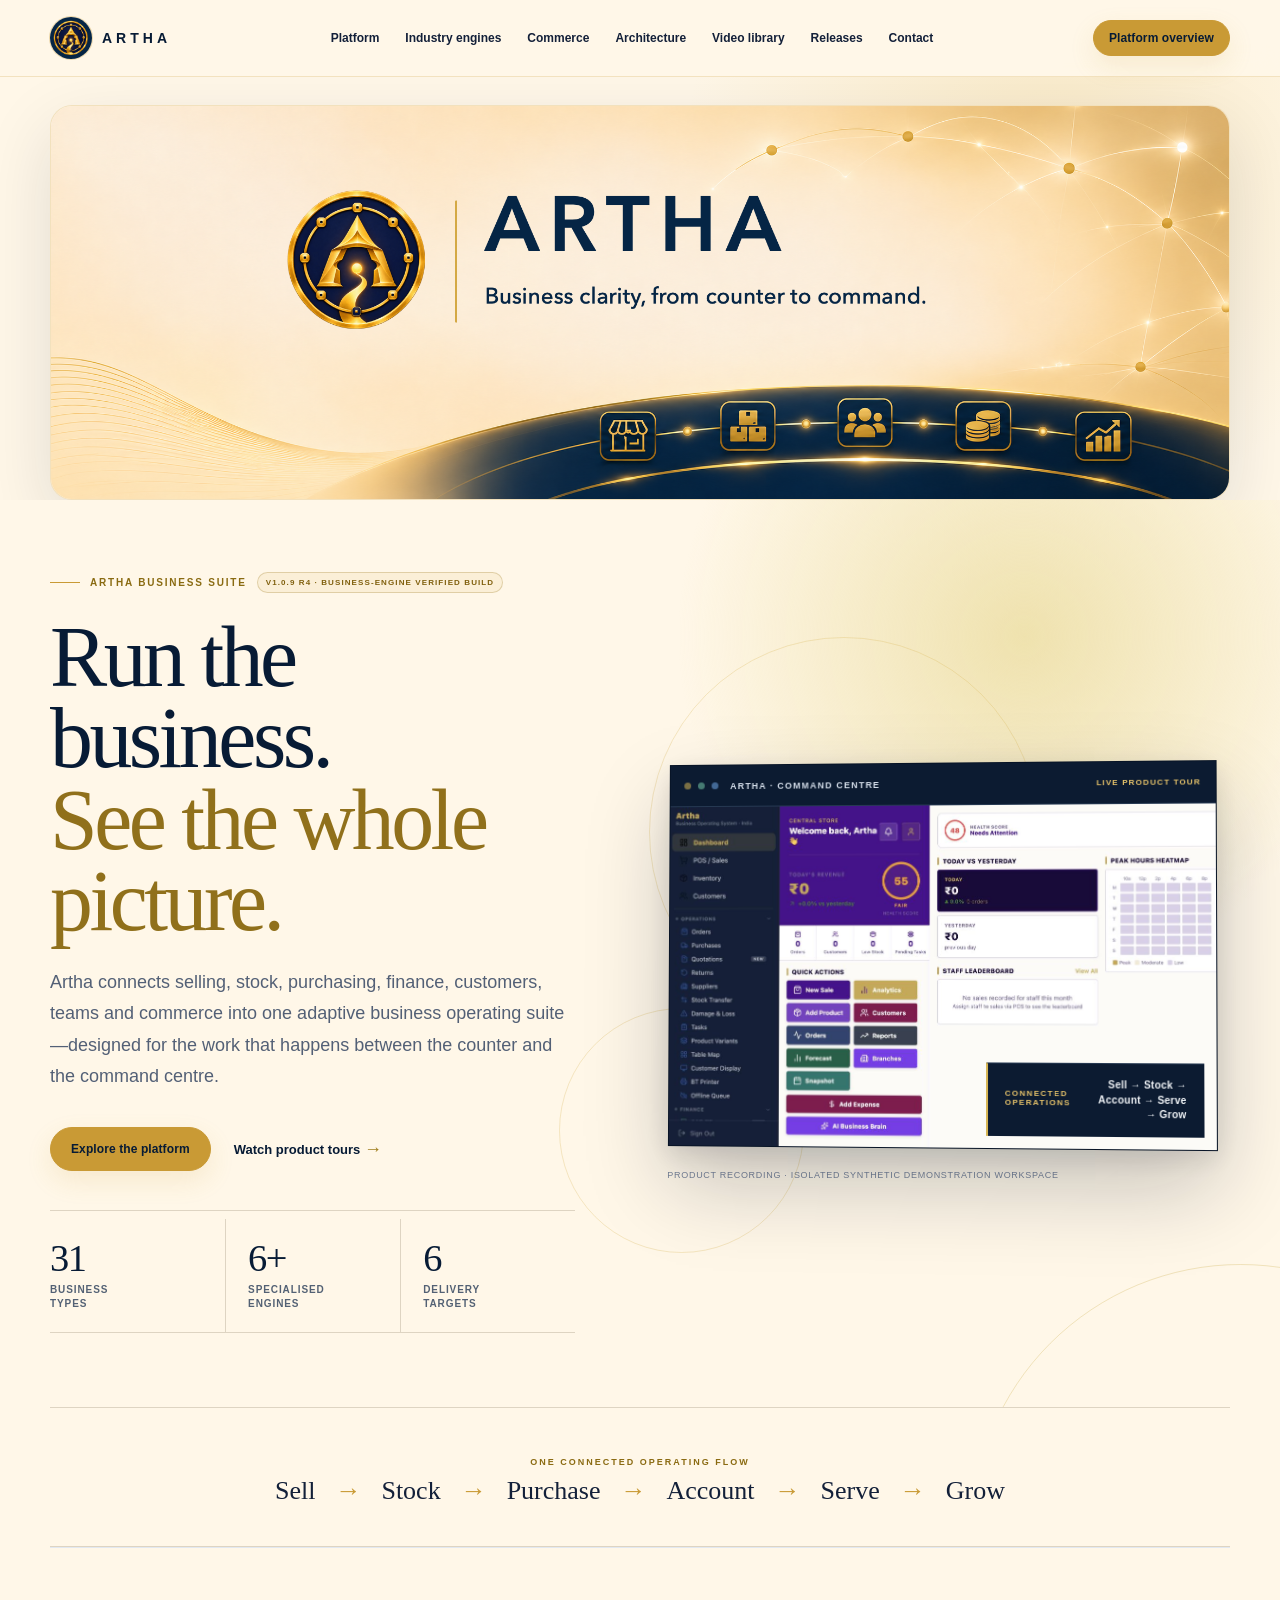
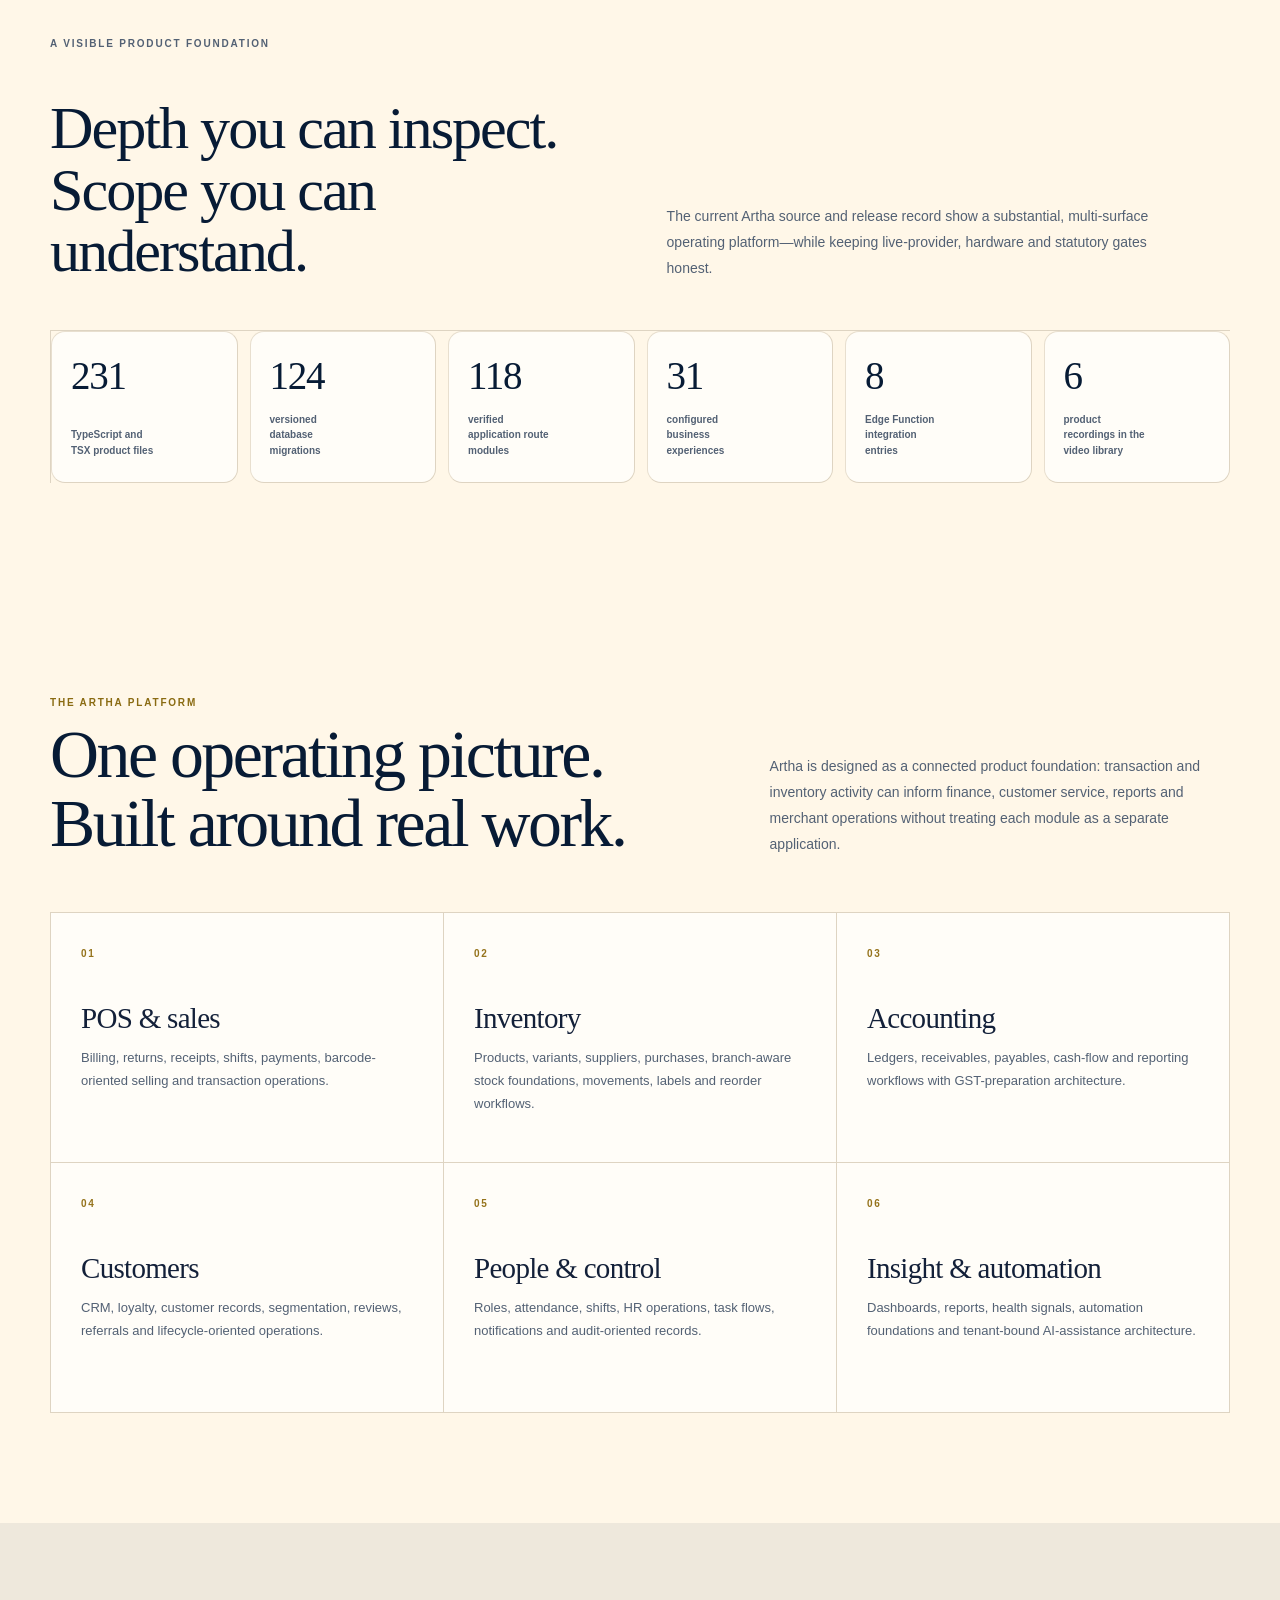
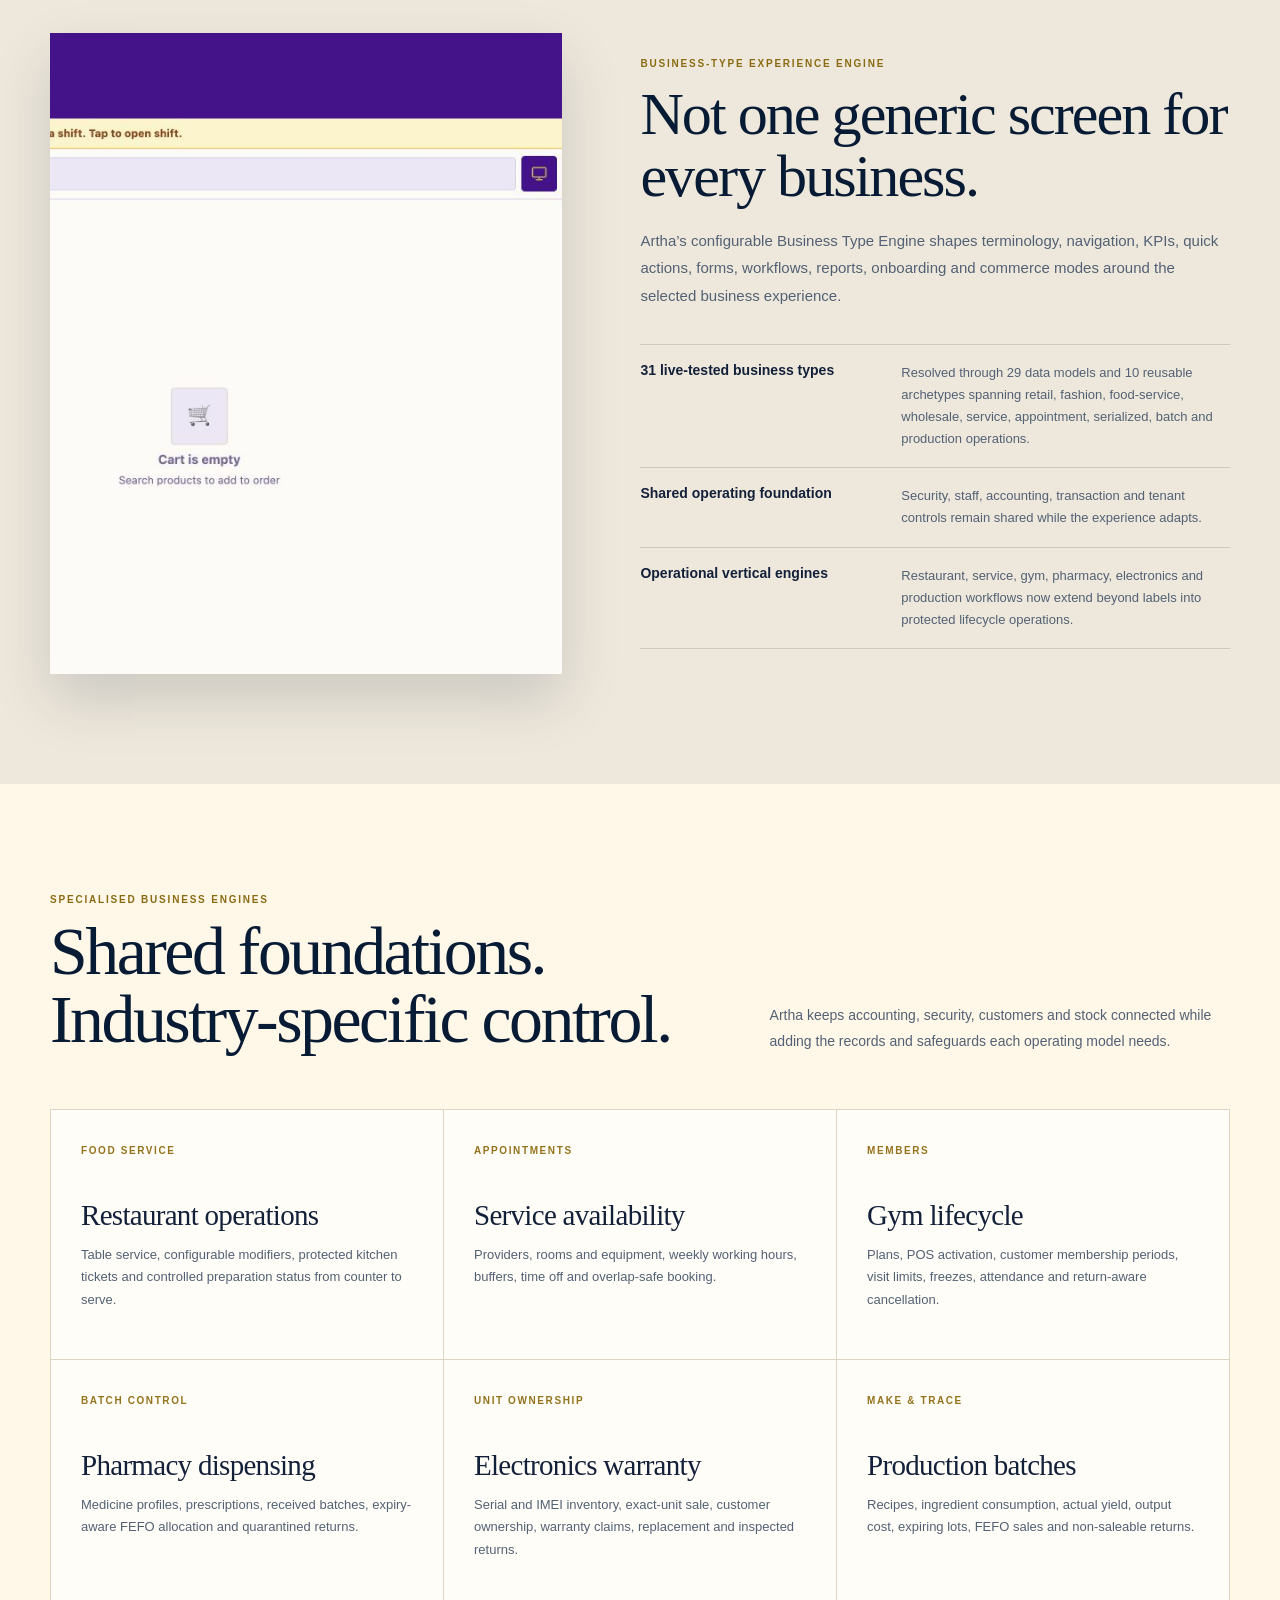
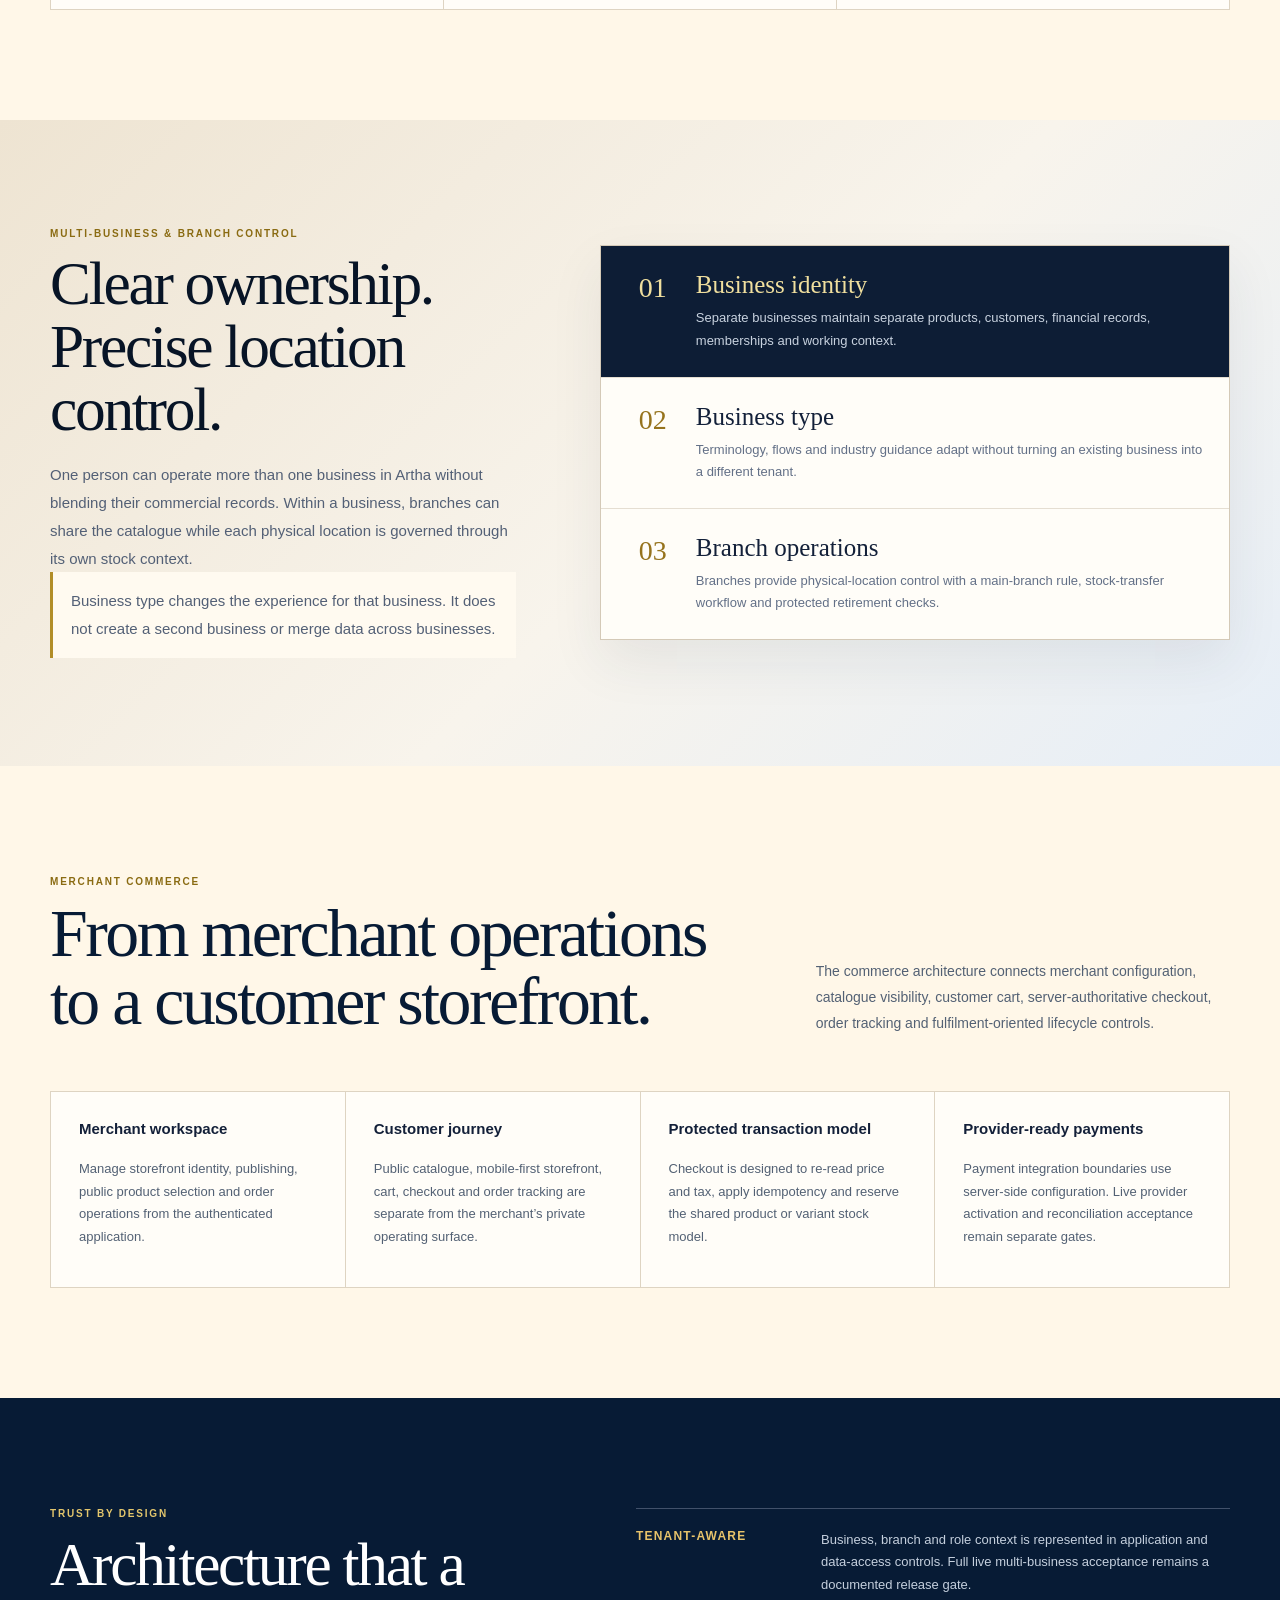
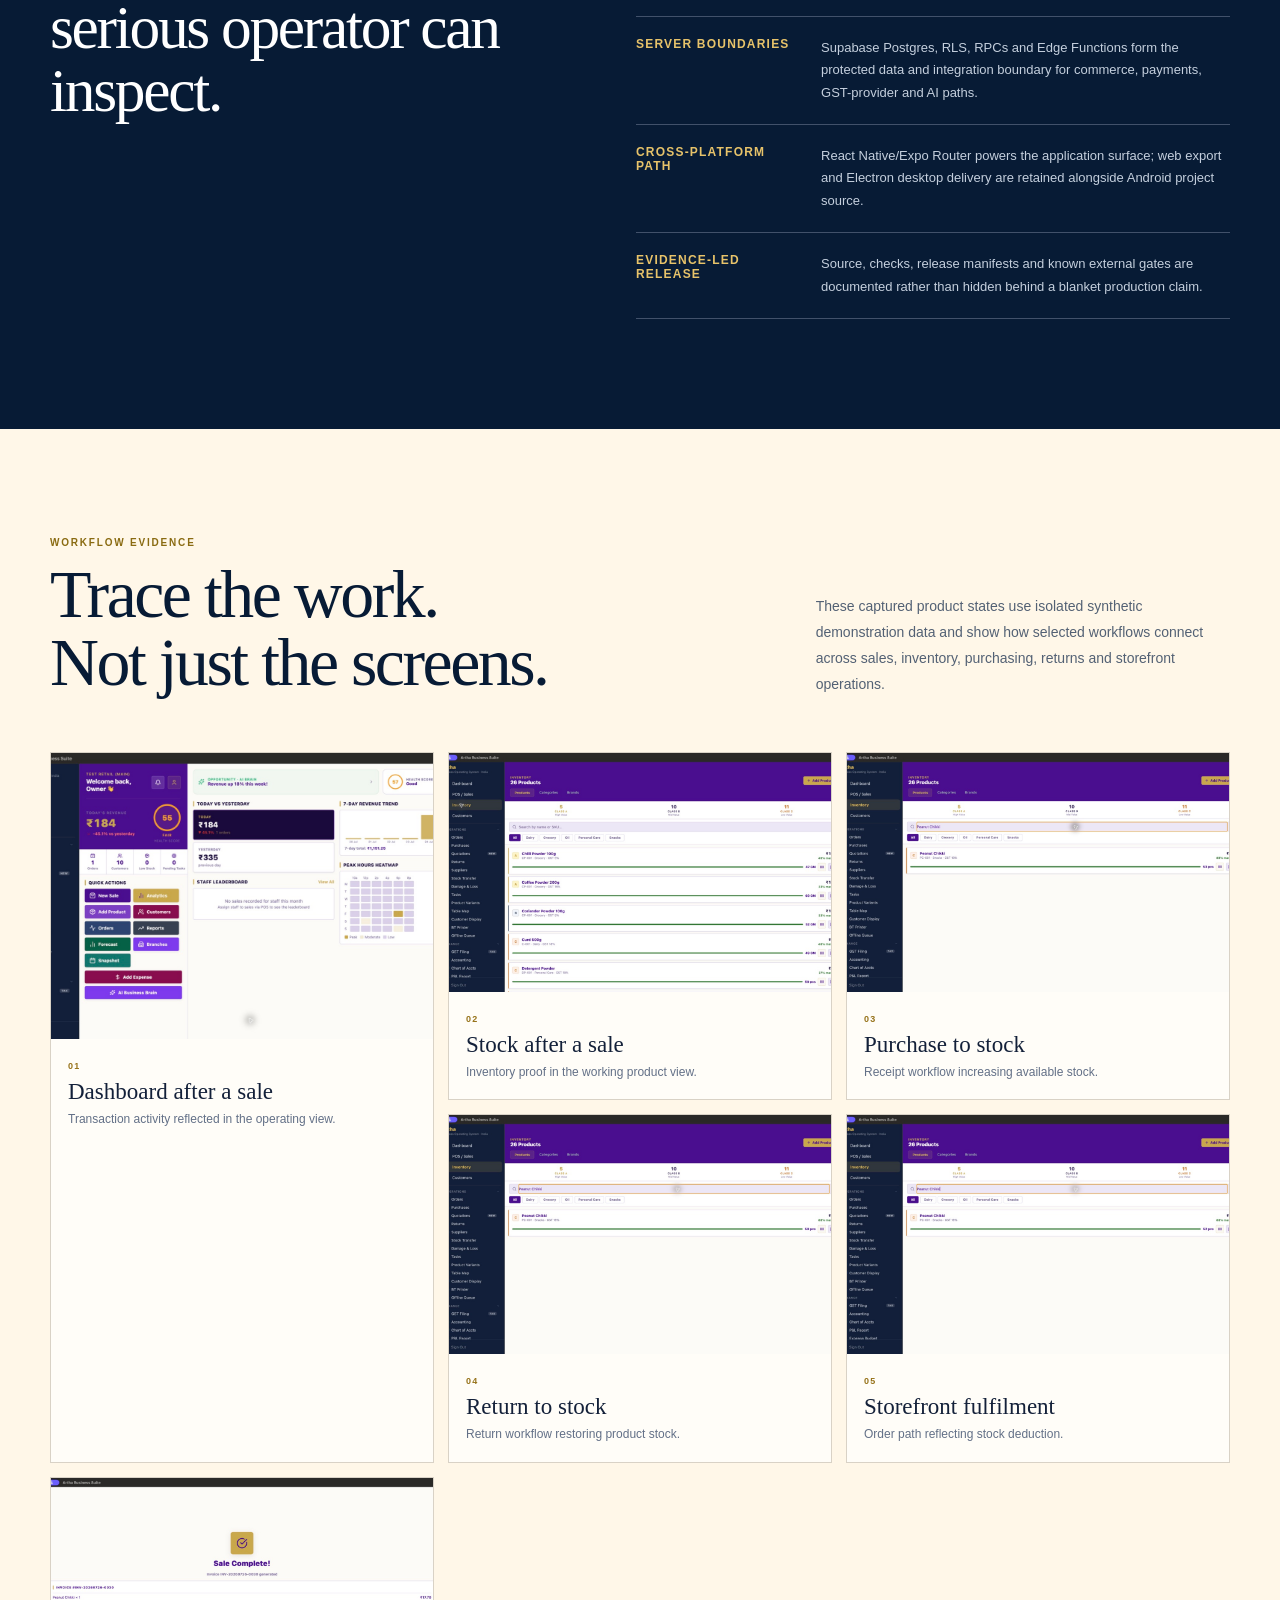
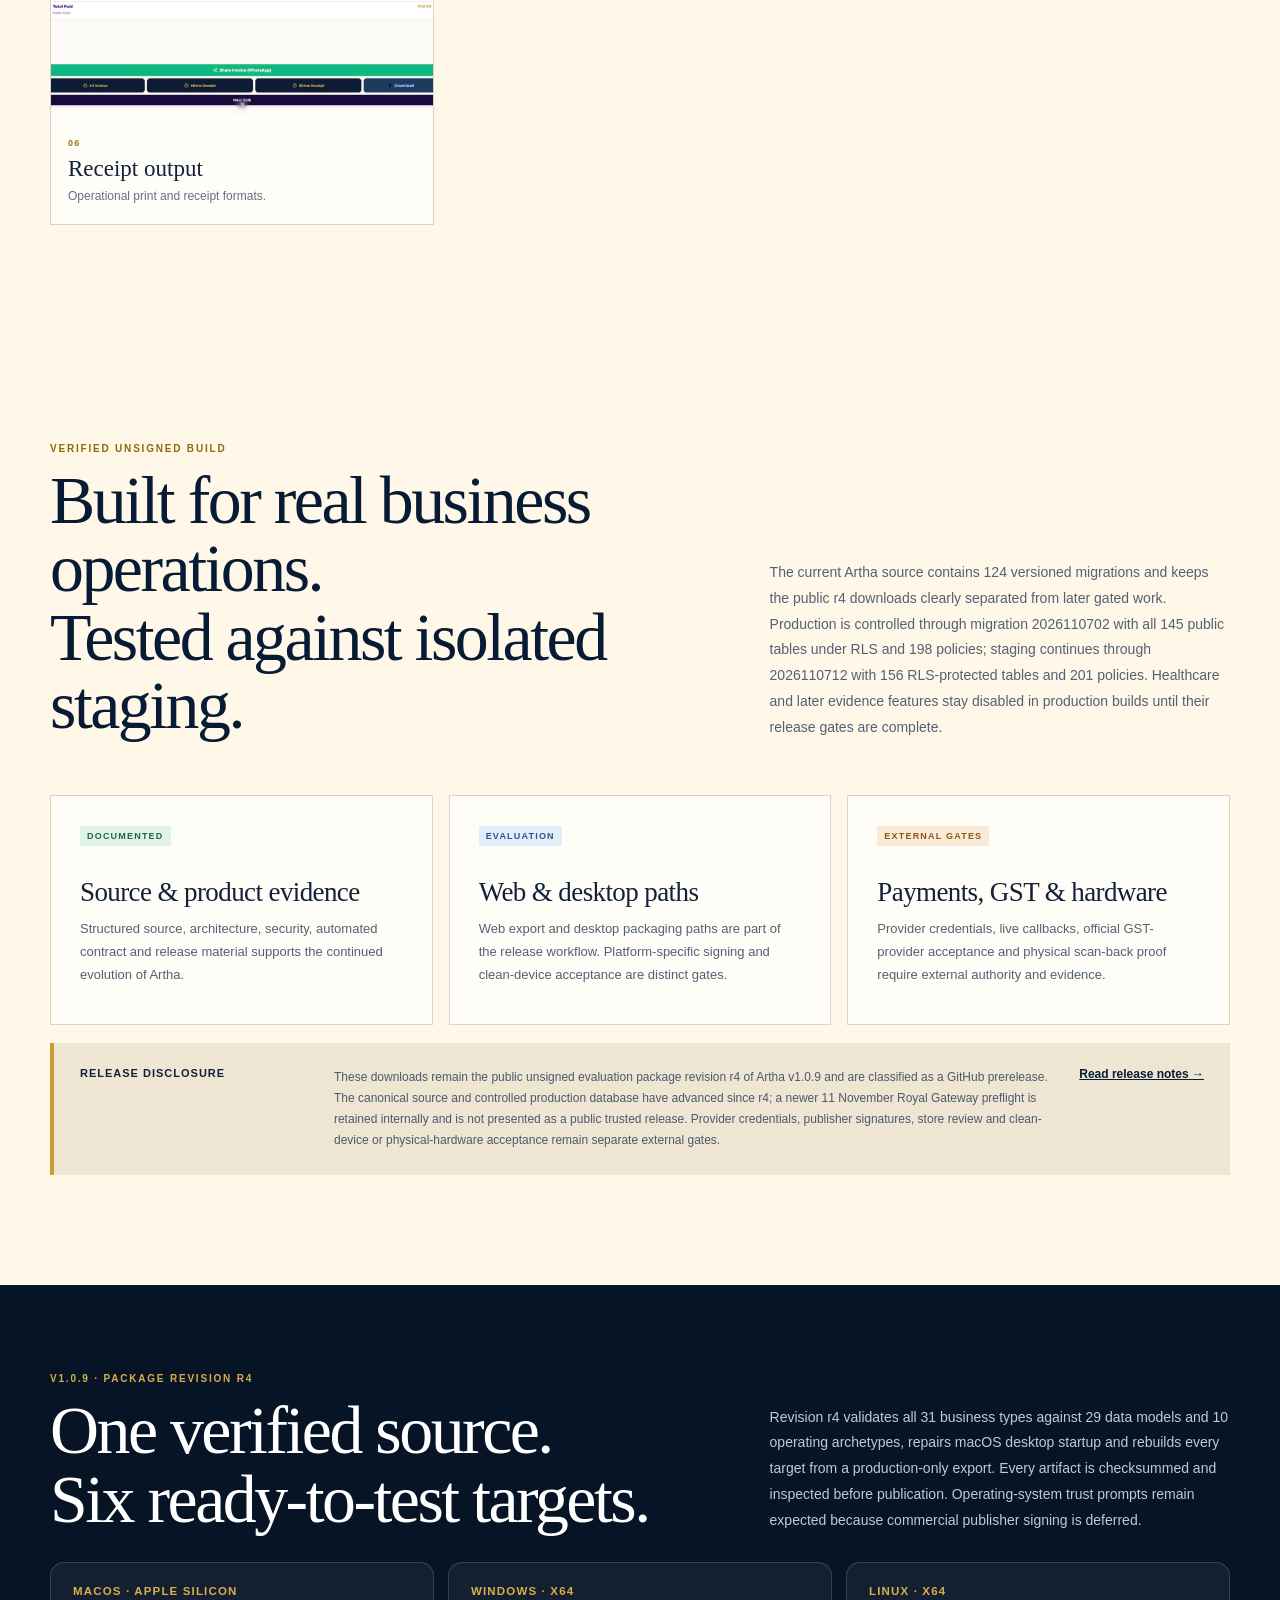
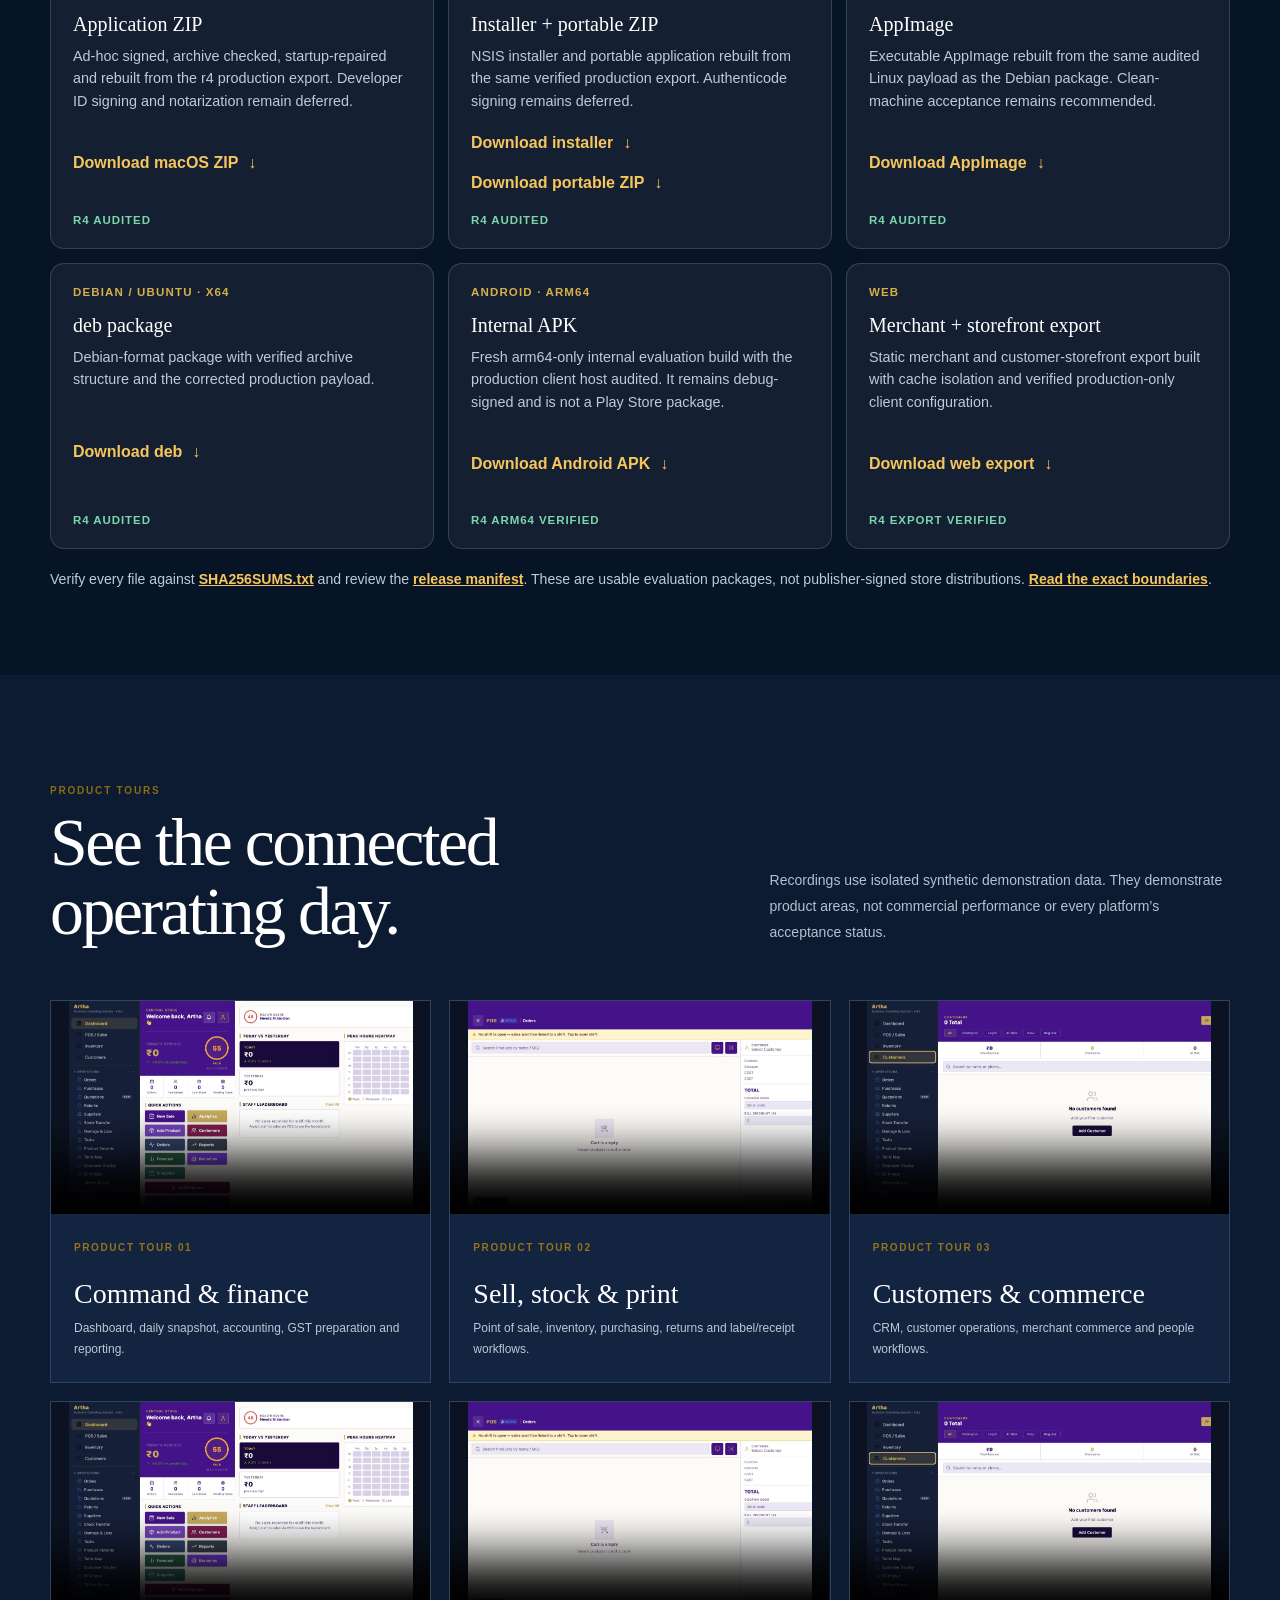
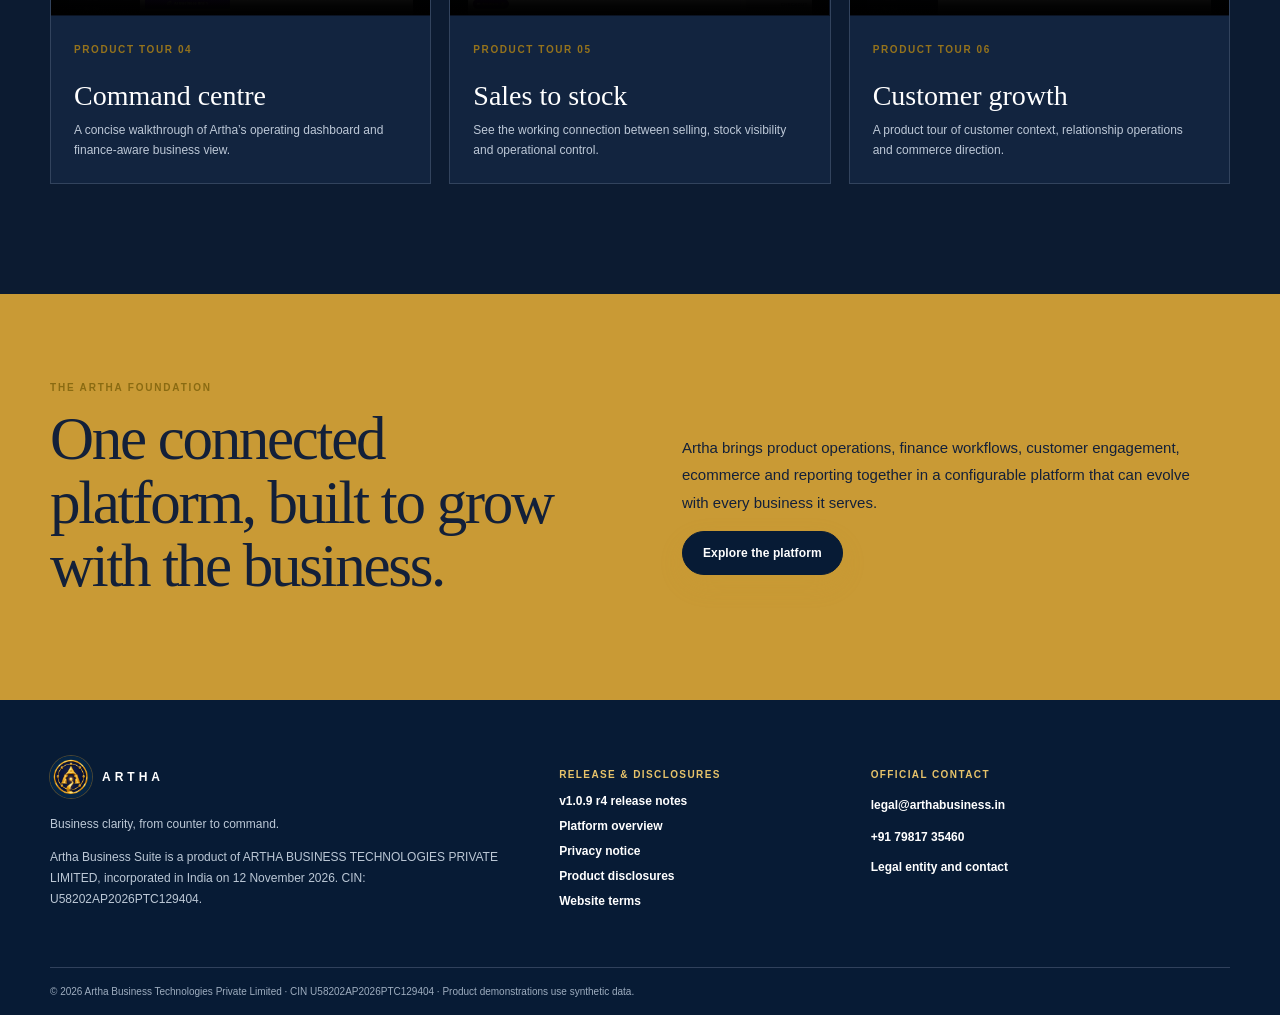
==== commit e70b9f0e: "Classify unsigned downloads as prerelease" ====
--- a/index.html
+++ b/index.html
@@ -212,7 +212,7 @@
         <article><span class="status-label evaluation">Evaluation</span><h3>Web &amp; desktop paths</h3><p>Web export and desktop packaging paths are part of the release workflow. Platform-specific signing and clean-device acceptance are distinct gates.</p></article>
         <article><span class="status-label external">External gates</span><h3>Payments, GST &amp; hardware</h3><p>Provider credentials, live callbacks, official GST-provider acceptance and physical scan-back proof require external authority and evidence.</p></article>
       </div>
-      <div class="release-note"><strong>Release disclosure</strong><p>These downloads remain the public unsigned evaluation package revision r4 of Artha v1.0.9. The canonical source and controlled production database have advanced since r4; a newer 11 November Royal Gateway preflight is retained internally and is not presented as a public trusted release. Provider credentials, publisher signatures, store review and clean-device or physical-hardware acceptance remain separate external gates.</p><a href="release-notes.html">Read release notes →</a></div>
+      <div class="release-note"><strong>Release disclosure</strong><p>These downloads remain the public unsigned evaluation package revision r4 of Artha v1.0.9 and are classified as a GitHub prerelease. The canonical source and controlled production database have advanced since r4; a newer 11 November Royal Gateway preflight is retained internally and is not presented as a public trusted release. Provider credentials, publisher signatures, store review and clean-device or physical-hardware acceptance remain separate external gates.</p><a href="release-notes.html">Read release notes →</a></div>
     </section>
 
     <section class="release-hub" id="releases">
